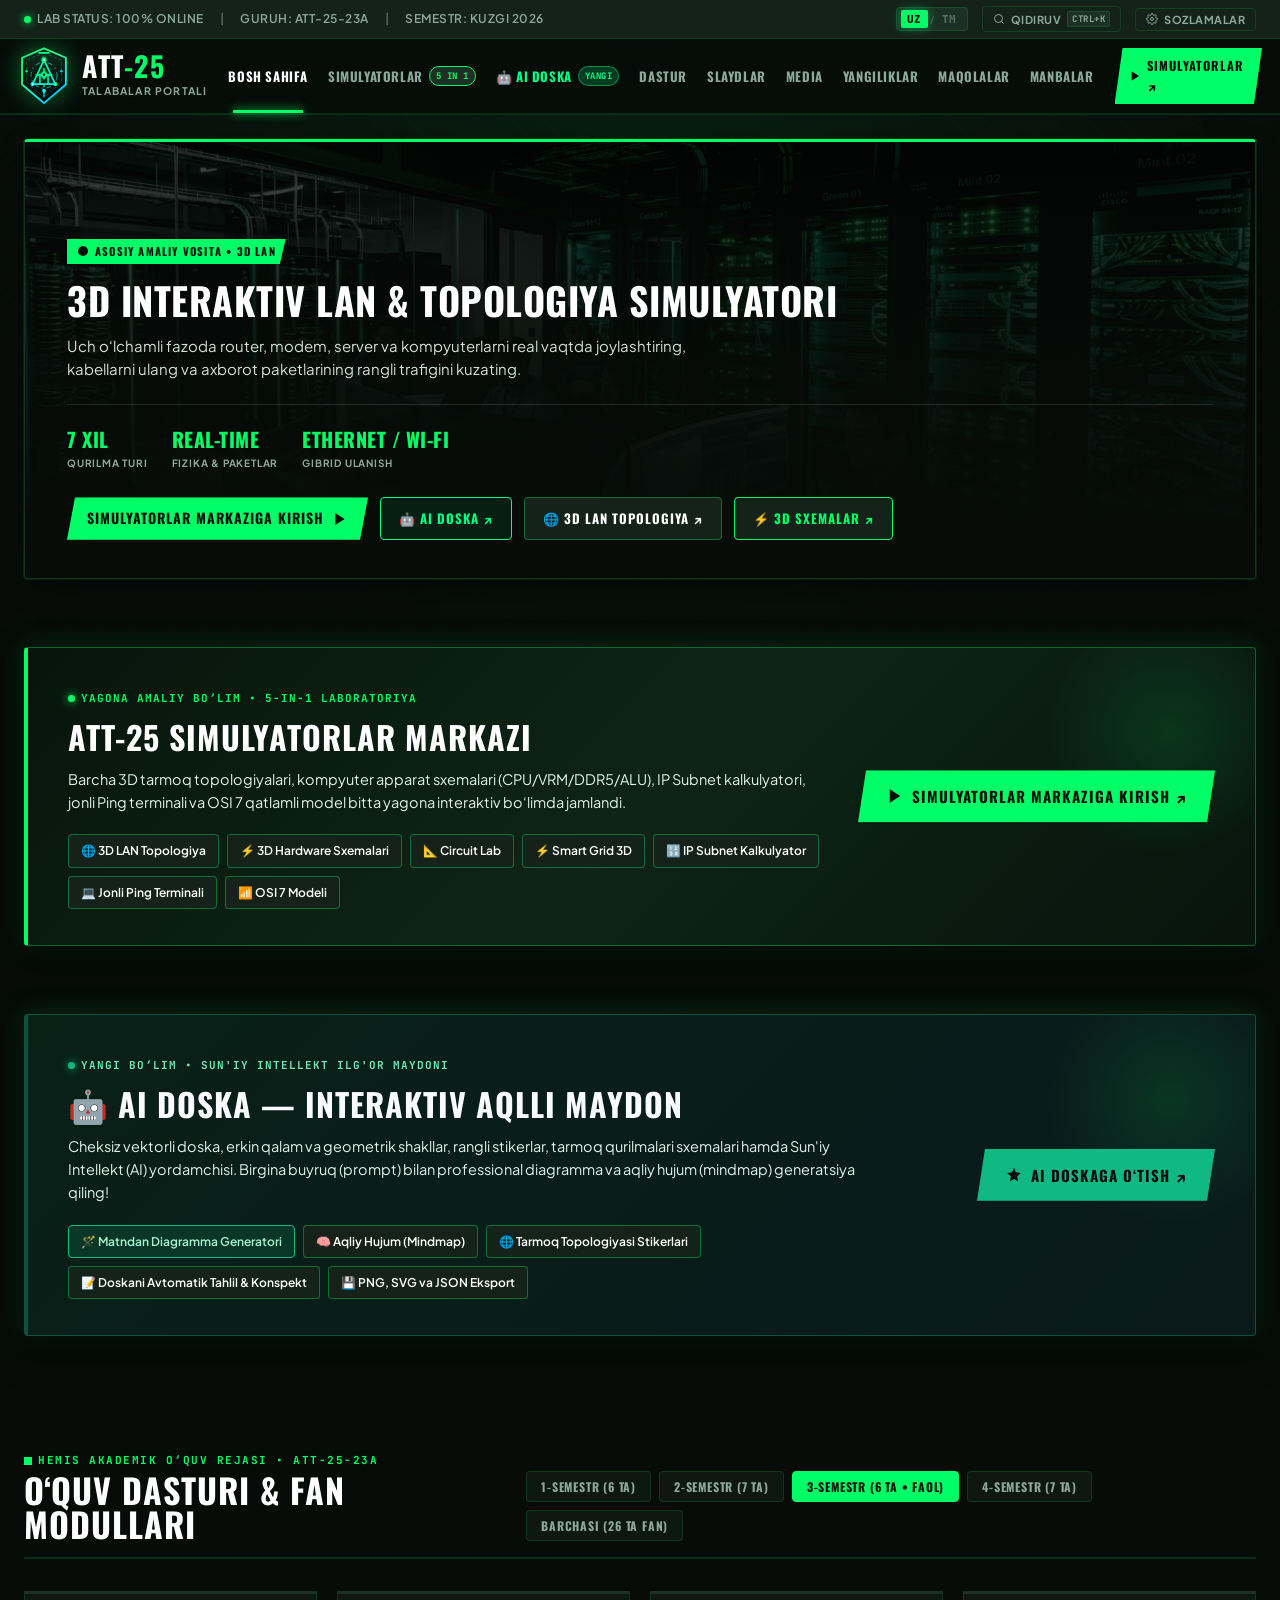
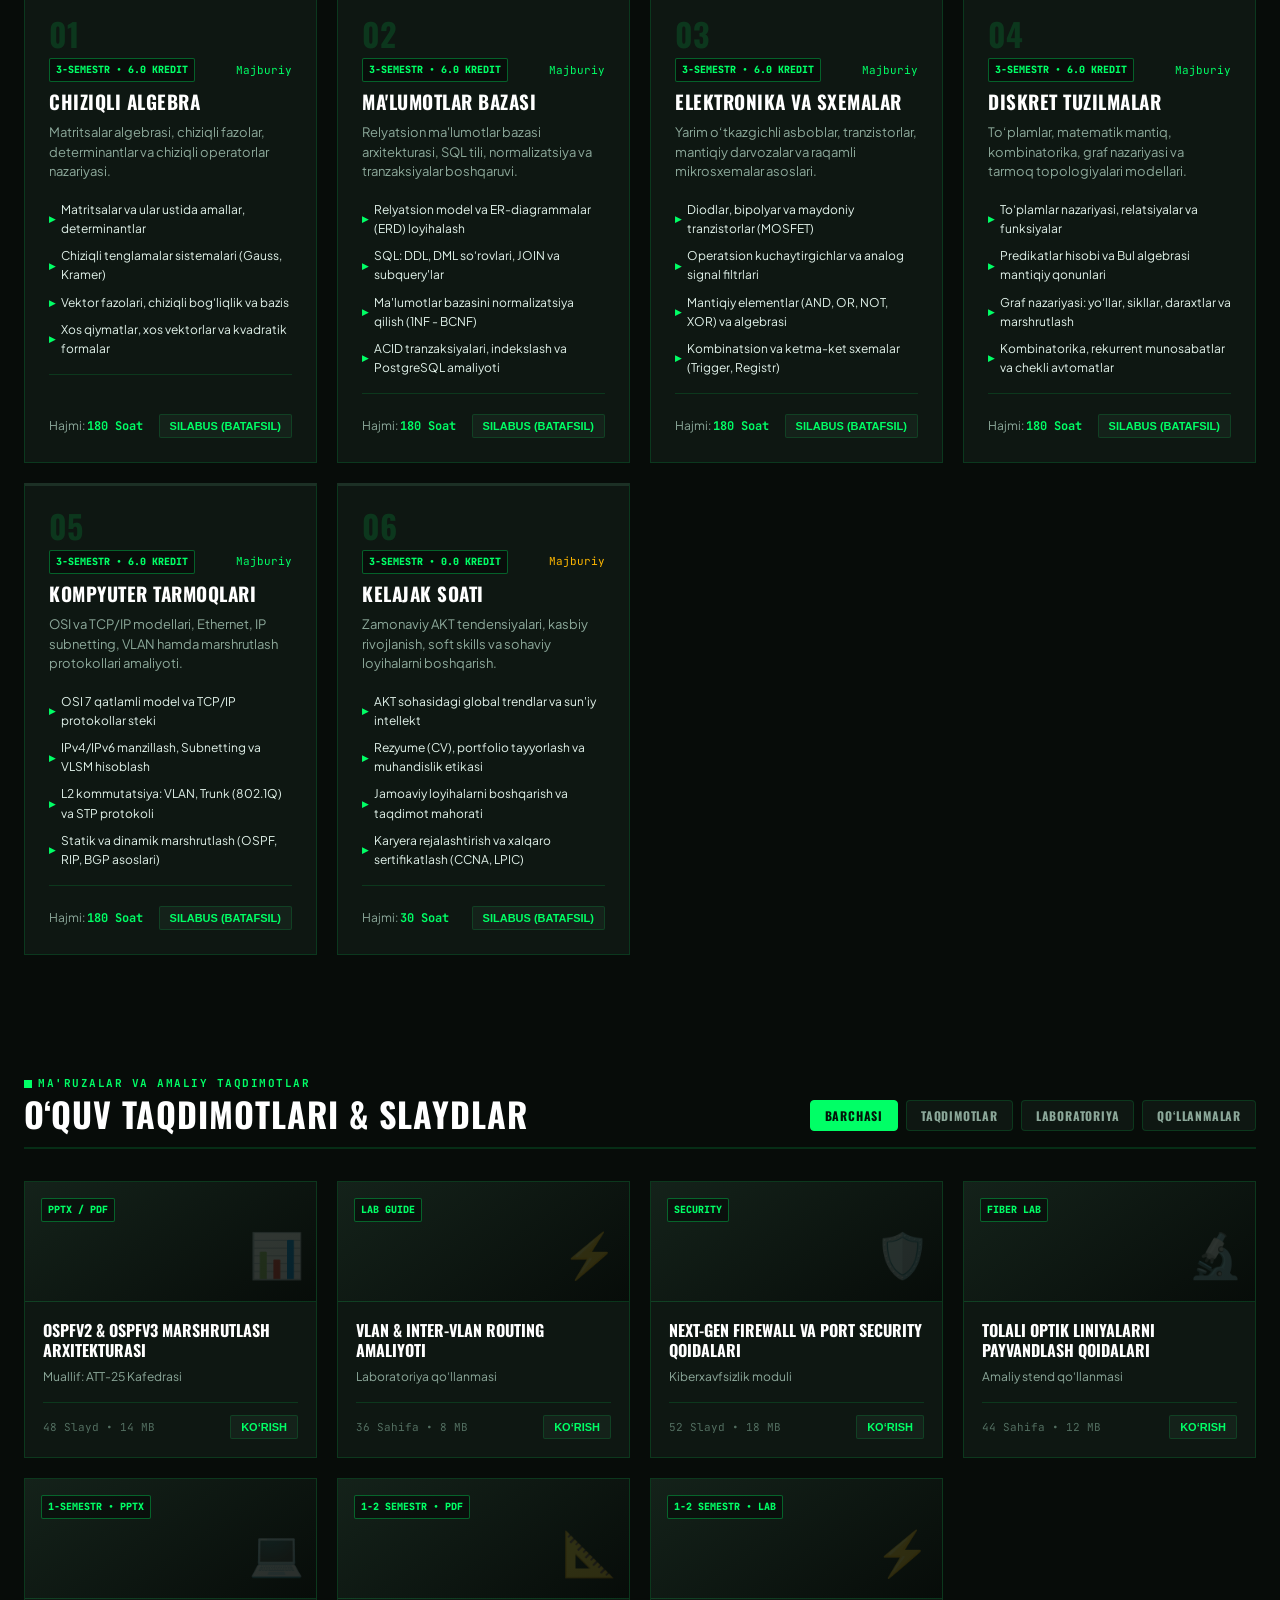
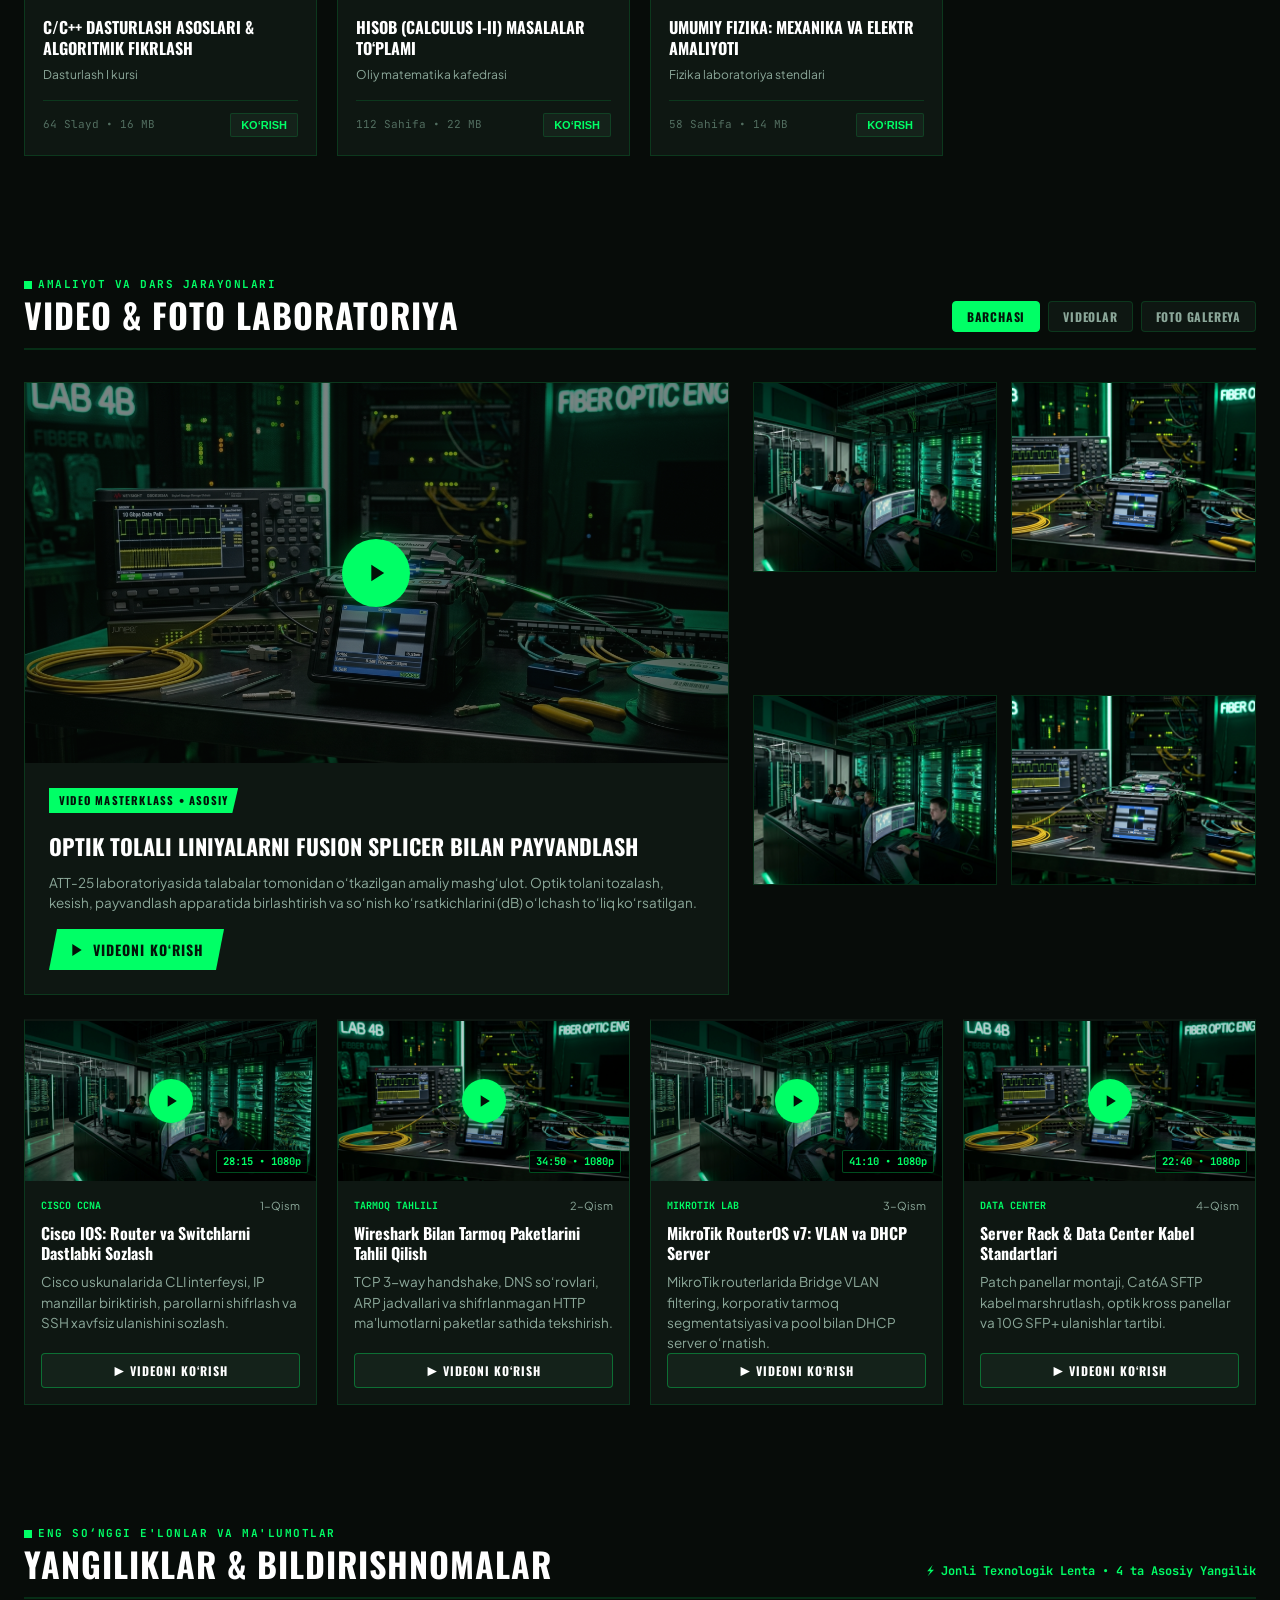
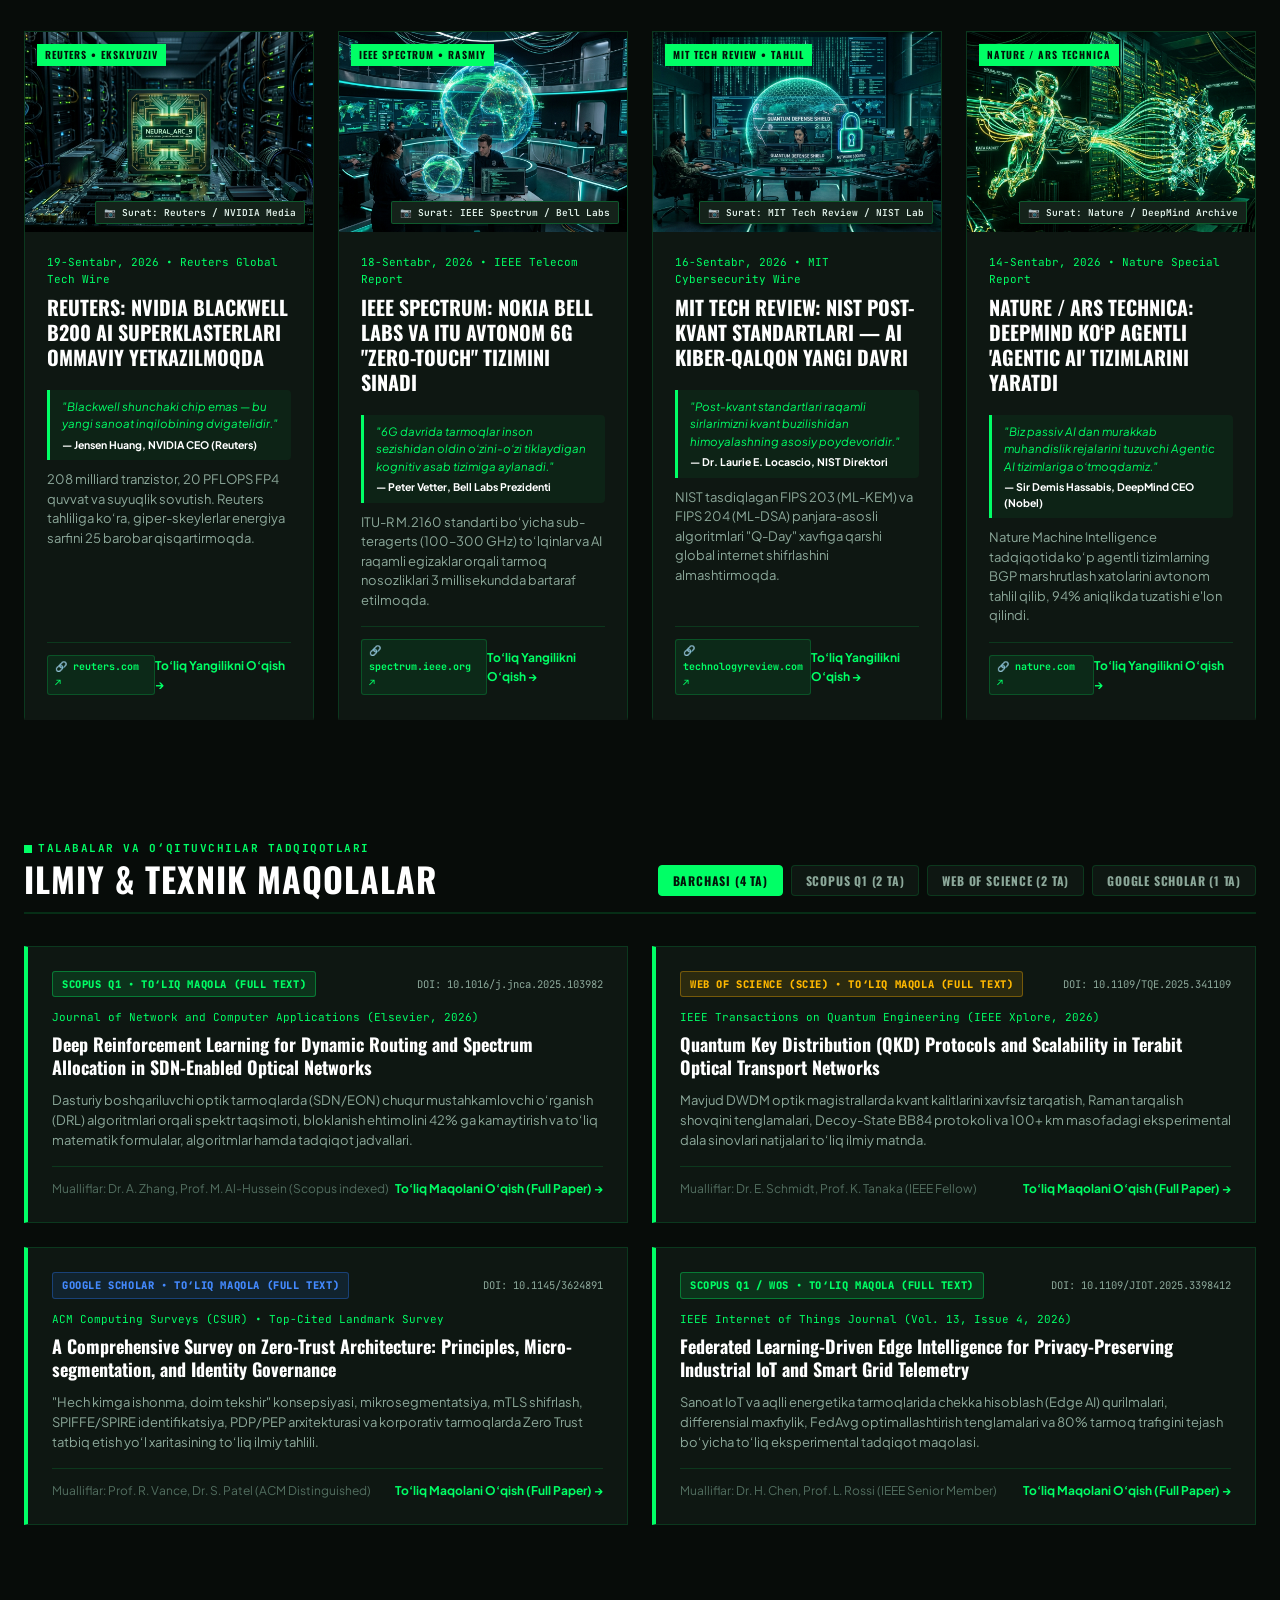
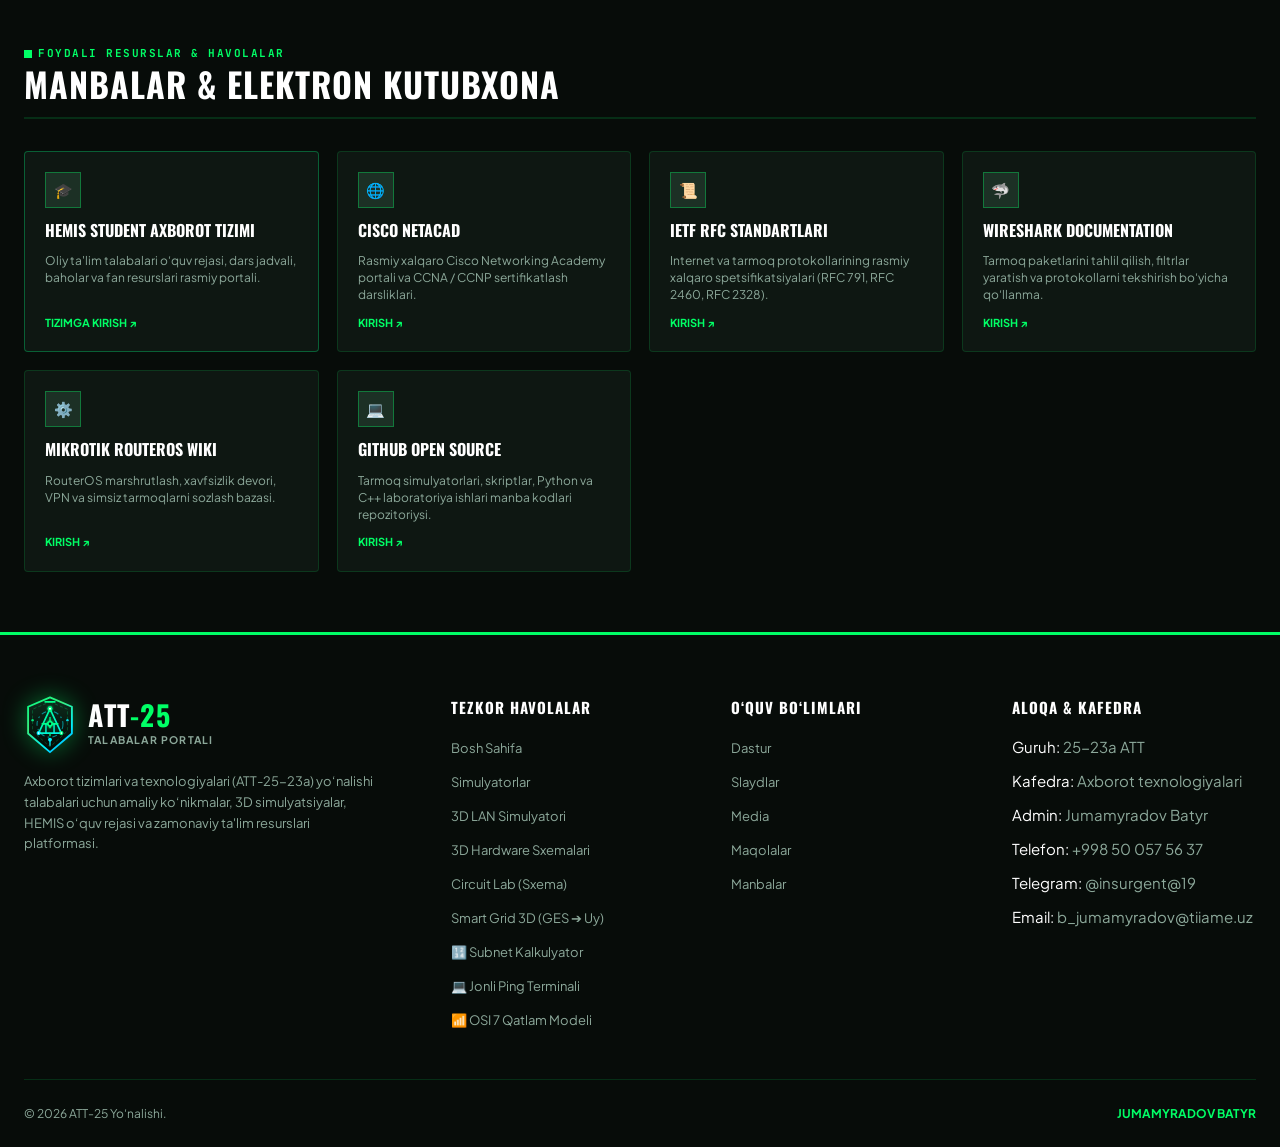
==== index.html @ cd3e5c99 "feat: turkman tilini barcha ichki bolimlar va simulyatorlarga toliq tadbiq qilish" ====
<!DOCTYPE html>
<html lang="uz">

<head>
  <meta charset="UTF-8">
  <meta name="viewport" content="width=device-width, initial-scale=1.0">
  <title>ATT-25 | Talabalar Portali</title>
  <meta name="description"
    content="ATT-25 yo‘nalishining rasmiy veb-portali: 3D tarmoq simulyatori, interaktiv hisoblagichlar, o‘quv dasturi, taqdimotlar, video va foto materiallar hamda maqolalar.">

  <!-- Google Fonts: Plus Jakarta Sans, Oswald, JetBrains Mono -->
  <link rel="preconnect" href="https://fonts.googleapis.com">
  <link rel="preconnect" href="https://fonts.gstatic.com" crossorigin>
  <link
    href="https://fonts.googleapis.com/css2?family=JetBrains+Mono:wght@400;500;700&family=Oswald:wght@500;600;700&family=Plus+Jakarta+Sans:wght@400;500;600;700;800&display=swap"
    rel="stylesheet">

  <link rel="stylesheet" href="assets/css/style.css">
  <link rel="icon" type="image/svg+xml" href="assets/images/att25-logo.svg">
  <meta name="theme-color" content="#070C09" id="themeMetaColor">

  <!-- Zero-FOUC Instant Theme, Accessibility & Language Loader -->
  <script>
    (function () {
      try {
        const savedTheme = localStorage.getItem('att25_theme_id') || 'matrix-green';
        document.documentElement.setAttribute('data-theme', savedTheme);
        const savedLang = localStorage.getItem('att25_lang') || 'uz';
        document.documentElement.setAttribute('lang', savedLang);
        if (localStorage.getItem('att25_high_contrast') === 'true') {
          document.documentElement.classList.add('mode-high-contrast');
        }
        if (localStorage.getItem('att25_font_large') === 'true') {
          document.documentElement.classList.add('font-large');
        }
      } catch (e) { }
    })();
  </script>
  <script src="assets/js/i18n.js"></script>
</head>

<body>

  <!-- ==========================================================================
       1. ARSENAL-STYLE UTILITY TOP BAR
       ========================================================================== -->
  <div class="top-utility-bar">
    <div class="top-utility-inner">
      <div class="utility-tags">
        <span class="utility-tag-item">
          <span class="status-dot"></span>
          <span data-i18n="topbar.lab_status">LAB STATUS: <b>100% ONLINE</b></span>
        </span>
        <span class="utility-tag-item" style="color:var(--text-muted);">|</span>
        <span class="utility-tag-item" data-i18n="topbar.group">Guruh: <b>ATT-25-23a</b></span>
        <span class="utility-tag-item" style="color:var(--text-muted);">|</span>
        <span class="utility-tag-item" data-i18n="topbar.semester">Semestr: <b>Kuzgi 2026</b></span>
      </div>
      <div class="utility-actions">
        <!-- Language Switcher Toggle (UZ / TM) -->
        <div class="lang-switch-box" id="topLangSwitch" title="Tilni tanlang / Dili saýlaň">
          <button class="lang-btn active" data-lang="uz" type="button" aria-label="O‘zbek tili">UZ</button>
          <span class="lang-divider">/</span>
          <button class="lang-btn" data-lang="tm" type="button" aria-label="Türkmen dili">TM</button>
        </div>
        <button class="utility-btn" id="openSearchBtn" title="Portal bo‘ylab qidirish (Ctrl+K)">
          <svg viewBox="0 0 24 24" width="12" height="12" stroke="currentColor" fill="none" stroke-width="2">
            <circle cx="11" cy="11" r="8" />
            <line x1="21" y1="21" x2="16.65" y2="16.65" />
          </svg>
          <span data-i18n="topbar.search">Qidiruv</span> <kbd>Ctrl+K</kbd>
        </button>
        <button class="utility-btn" id="openSettingsBtn" title="Mavzu va portal sozlamalari">
          <svg viewBox="0 0 24 24" width="12" height="12" stroke="currentColor" fill="none" stroke-width="2">
            <circle cx="12" cy="12" r="3" />
            <path
              d="M19.4 15a1.65 1.65 0 0 0 .33 1.82l.06.06a2 2 0 0 1 0 2.83 2 2 0 0 1-2.83 0l-.06-.06a1.65 1.65 0 0 0-1.82-.33 1.65 1.65 0 0 0-1 1.51V21a2 2 0 0 1-2 2 2 2 0 0 1-2-2v-.09A1.65 1.65 0 0 0 9 19.4a1.65 1.65 0 0 0-1.82.33l-.06.06a2 2 0 0 1-2.83 0 2 2 0 0 1 0-2.83l.06-.06a1.65 1.65 0 0 0 .33-1.82 1.65 1.65 0 0 0-1.51-1H3a2 2 0 0 1-2-2 2 2 0 0 1 2-2h.09A1.65 1.65 0 0 0 4.6 9a1.65 1.65 0 0 0-.33-1.82l-.06-.06a2 2 0 0 1 0-2.83 2 2 0 0 1 2.83 0l.06.06a1.65 1.65 0 0 0 1.82.33H9a1.65 1.65 0 0 0 1-1.51V3a2 2 0 0 1 2-2 2 2 0 0 1 2 2v.09a1.65 1.65 0 0 0 1 1.51 1.65 1.65 0 0 0 1.82-.33l.06-.06a2 2 0 0 1 2.83 0 2 2 0 0 1 0 2.83l-.06.06a1.65 1.65 0 0 0-.33 1.82V9a1.65 1.65 0 0 0 1.51 1H21a2 2 0 0 1 2 2 2 2 0 0 1-2 2h-.09a1.65 1.65 0 0 0-1.51 1z" />
          </svg>
          <span data-i18n="topbar.settings">Sozlamalar</span>
        </button>
      </div>
    </div>
  </div>

  <!-- ==========================================================================
       2. ARSENAL-STYLE MEGA HEADER
       ========================================================================== -->
  <header class="main-header" id="bosh-sahifa">
    <div class="header-inner">
      <!-- ATT-25 Geometric Crest (Enlarged & Animated) -->
      <a href="#bosh-sahifa" class="brand-crest">
        <div class="crest-shield" title="ATT-25 Kiber-Emblemasi">
          <svg class="att-logo-svg att-animated-logo" viewBox="0 0 64 74" fill="none" xmlns="http://www.w3.org/2000/svg"
            aria-label="ATT-25 Logotipi">
            <defs>
              <linearGradient id="attHdrShieldBg" x1="32" y1="2" x2="32" y2="72" gradientUnits="userSpaceOnUse">
                <stop offset="0%" stop-color="#0E2E1E" />
                <stop offset="50%" stop-color="#071910" />
                <stop offset="100%" stop-color="#020905" />
              </linearGradient>
              <linearGradient id="attHdrBorderGlow" x1="4" y1="2" x2="60" y2="72" gradientUnits="userSpaceOnUse">
                <stop offset="0%" stop-color="#00FF87" />
                <stop offset="35%" stop-color="#38EF7D" />
                <stop offset="70%" stop-color="#00F0FF" />
                <stop offset="100%" stop-color="#0088FF" />
              </linearGradient>
              <linearGradient id="attHdrCoreGrad" x1="16" y1="16" x2="48" y2="54" gradientUnits="userSpaceOnUse">
                <stop offset="0%" stop-color="#00FF87" />
                <stop offset="100%" stop-color="#00F0FF" />
              </linearGradient>
              <radialGradient id="attHdrCoreBloom" cx="32" cy="36" r="22" gradientUnits="userSpaceOnUse">
                <stop offset="0%" stop-color="#00FF87" stop-opacity="0.5" />
                <stop offset="50%" stop-color="#00F0FF" stop-opacity="0.18" />
                <stop offset="100%" stop-color="#00FF87" stop-opacity="0" />
              </radialGradient>
              <filter id="attHdrNeonFilter" x="-40%" y="-40%" width="180%" height="180%">
                <feGaussianBlur stdDeviation="1.6" result="blur" />
                <feComposite in="SourceGraphic" in2="blur" operator="over" />
              </filter>
            </defs>
            <!-- Ambient Core Bloom -->
            <circle cx="32" cy="36" r="22" fill="url(#attHdrCoreBloom)" />
            <!-- Outer Cyber Shield Base -->
            <path d="M 32 3 L 59 14.5 L 59 47.5 L 32 70.5 L 5 47.5 L 5 14.5 Z" fill="url(#attHdrShieldBg)"
              stroke="url(#attHdrBorderGlow)" stroke-width="2.3" stroke-linejoin="round" />
            <!-- Inner Cyber Grid Track -->
            <path d="M 32 8.5 L 53.5 17.5 L 53.5 44.5 L 32 64 L 10.5 44.5 L 10.5 17.5 Z" fill="none"
              stroke="rgba(0, 255, 135, 0.3)" stroke-width="1" stroke-dasharray="4 2.5" />
            <!-- Animated Rotating Radar Ring -->
            <circle class="logo-radar-ring" cx="32" cy="36" r="16" stroke="rgba(0, 240, 255, 0.55)" stroke-width="1.3"
              stroke-dasharray="6 4 2 4" fill="none" />
            <!-- Corner Precision Tech Notches -->
            <line x1="26" y1="8.5" x2="38" y2="8.5" stroke="#00FF87" stroke-width="2" stroke-linecap="round" />
            <circle cx="10.5" cy="31" r="1.5" fill="#00FF87" opacity="0.9" />
            <circle cx="53.5" cy="31" r="1.5" fill="#00F0FF" opacity="0.9" />
            <!-- Delta Architecture ("A" frame) -->
            <path d="M 32 17 L 46 47 L 18 47 Z" fill="rgba(0, 255, 135, 0.08)" stroke="url(#attHdrCoreGrad)"
              stroke-width="2" stroke-linejoin="round" />
            <!-- Dual "T" Interconnects -->
            <path d="M 22.5 35.5 L 41.5 35.5" stroke="#00FF87" stroke-width="2.2" stroke-linecap="round" />
            <path d="M 27 35.5 L 27 47" stroke="url(#attHdrCoreGrad)" stroke-width="1.8" />
            <path d="M 37 35.5 L 37 47" stroke="url(#attHdrCoreGrad)" stroke-width="1.8" />
            <!-- Animated Photon Flow Central Spine -->
            <line class="logo-photon-track" x1="32" y1="17" x2="32" y2="55" stroke="#00FF87" stroke-width="1.6" />
            <!-- Pulsing Center Hyper-Diamond Core -->
            <g class="logo-core-pulse">
              <polygon points="32,30.5 37,35.5 32,40.5 27,35.5" fill="#00FF87" filter="url(#attHdrNeonFilter)" />
              <circle cx="32" cy="35.5" r="1.5" fill="#020C06" />
            </g>
            <!-- Network Nodes -->
            <circle cx="32" cy="17" r="3" fill="#00FF87" filter="url(#attHdrNeonFilter)" />
            <circle cx="32" cy="17" r="1.3" fill="#FFFFFF" />
            <circle cx="18" cy="47" r="2.6" fill="#00F0FF" />
            <circle cx="18" cy="47" r="1" fill="#FFFFFF" />
            <circle cx="46" cy="47" r="2.6" fill="#00FF87" />
            <circle cx="46" cy="47" r="1" fill="#FFFFFF" />
            <!-- Bottom Anchor & Beacon -->
            <circle cx="32" cy="55" r="2.4" fill="#00F0FF" />
            <line x1="32" y1="57" x2="32" y2="62" stroke="#00F0FF" stroke-width="1.6" stroke-linecap="round" />
          </svg>
        </div>
        <div class="brand-text">
          <div class="brand-title">ATT<span>-25</span></div>
          <div class="brand-subtitle" data-i18n="brand.subtitle">Talabalar Portali</div>
        </div>
      </a>

      <!-- Primary Navigation (Streamlined to 1 row) -->
      <nav class="main-nav" id="mainNav">
        <ul class="nav-list">
          <li class="nav-item"><a href="#bosh-sahifa" class="nav-link active" data-i18n="nav.home">Bosh Sahifa</a></li>
          <li class="nav-item">
            <a href="simulyatorlar/index.html" class="nav-link">
              <span data-i18n="nav.simulators">Simulyatorlar</span>
              <span class="nav-badge-pill" data-i18n="nav.simulators_badge">5 IN 1</span>
            </a>
          </li>
          <li class="nav-item">
            <a href="ai-doska/index.html" class="nav-link" style="color:#00FF87; font-weight:700;">
              <span data-i18n="nav.aiboard">🤖 AI Doska</span>
              <span class="nav-badge-pill" data-i18n="nav.aiboard_badge"
                style="background:rgba(0,255,135,0.2); color:#00FF87; border-color:rgba(0,255,135,0.4);">YANGI</span>
            </a>
          </li>
          <li class="nav-item"><a href="#oquv-dasturi" class="nav-link" data-i18n="nav.curriculum">Dastur</a></li>
          <li class="nav-item"><a href="#taqdimotlar" class="nav-link" data-i18n="nav.slides">Slaydlar</a></li>
          <li class="nav-item"><a href="#media-hub" class="nav-link" data-i18n="nav.media">Media</a></li>
          <li class="nav-item"><a href="#yangiliklar" class="nav-link" data-i18n="nav.news">Yangiliklar</a></li>
          <li class="nav-item"><a href="#maqolalar" class="nav-link" data-i18n="nav.articles">Maqolalar</a></li>
          <li class="nav-item"><a href="#manbalar" class="nav-link" data-i18n="nav.resources">Manbalar</a></li>
          <li class="nav-item mobile-only-cta" style="margin-top: 10px;">
            <a href="simulyatorlar/index.html" class="btn-arsenal-primary"
              style="width: 100%; justify-content: center; clip-path:none; border-radius:4px; font-size:13px; padding:12px;">
              ⚡ Simulyatorlar Markazi (5-in-1) ↗
            </a>
          </li>
        </ul>
      </nav>

      <!-- Header Single Sleek CTA -->
      <div class="header-actions">
        <a href="simulyatorlar/index.html" class="btn-arsenal-primary" title="Yagona Simulyatorlar Markaziga kirish"
          style="padding: 8px 14px; font-size: 12.5px; gap: 6px;">
          <svg viewBox="0 0 24 24" width="14" height="14" fill="currentColor">
            <path d="M5 3l14 9-14 9V3z" />
          </svg>
          <span data-i18n="nav.sim_center_btn">Simulyatorlar ↗</span>
        </a>
        <button class="mobile-menu-btn" id="mobileMenuBtn" aria-label="Menyu">
          <svg viewBox="0 0 24 24" width="20" height="20" stroke="currentColor" fill="none" stroke-width="2">
            <line x1="3" y1="12" x2="21" y2="12" />
            <line x1="3" y1="6" x2="21" y2="6" />
            <line x1="3" y1="18" x2="21" y2="18" />
          </svg>
        </button>
      </div>
    </div>
  </header>


  <!-- ==========================================================================
       4.1. ALOHIDA 3D LAN SIMULYATORI BO'LIMI (PASGA TUSHIRILGAN)
       ========================================================================== -->
  <section class="lan-simulator-section" id="lan-simulyator">
    <div class="lan-simulator-container">
      <div class="hero-main-card">
        <div class="hero-bg-visual"></div>
        <div class="hero-gradient-overlay"></div>
        <div class="hero-content">
          <div class="editorial-tag">
            <svg viewBox="0 0 24 24" width="12" height="12" fill="currentColor">
              <circle cx="12" cy="12" r="10" />
            </svg>
            <span data-i18n="hero.badge">Asosiy Amaliy Vosita • 3D LAN</span>
          </div>
          <h2 class="hero-title" data-i18n="hero.title">3D Interaktiv LAN & Topologiya Simulyatori</h2>
          <p class="hero-desc" data-i18n="hero.desc">
            Uch o‘lchamli fazoda router, modem, server va kompyuterlarni real vaqtda joylashtiring, kabellarni ulang va
            axborot paketlarining rangli trafigini kuzating.
          </p>

          <div class="hero-stats-row">
            <div class="stat-pill">
              <span class="stat-pill-val" data-i18n="hero.stat_devices">7 XIL</span>
              <span class="stat-pill-lbl" data-i18n="hero.stat_devices_lbl">Qurilma Turi</span>
            </div>
            <div class="stat-pill">
              <span class="stat-pill-val" data-i18n="hero.stat_physics">REAL-TIME</span>
              <span class="stat-pill-lbl" data-i18n="hero.stat_physics_lbl">Fizika & Paketlar</span>
            </div>
            <div class="stat-pill">
              <span class="stat-pill-val" data-i18n="hero.stat_hybrid">ETHERNET / WI-FI</span>
              <span class="stat-pill-lbl" data-i18n="hero.stat_hybrid_lbl">Gibrid Ulanish</span>
            </div>
          </div>

          <div class="hero-actions-group">
            <a href="simulyatorlar/index.html" class="btn-arsenal-primary">
              <span data-i18n="hero.cta_main">Simulyatorlar Markaziga Kirish</span>
              <svg viewBox="0 0 24 24" width="16" height="16" fill="currentColor">
                <path d="M5 3l14 9-14 9V3z" />
              </svg>
            </a>
            <a href="ai-doska/index.html" class="btn-arsenal-secondary"
              style="border-color:#00FF87; color:#00FF87; background:rgba(0,255,135,0.08);"
              title="Sun'iy intellektli interaktiv aqlli doska">
              <span data-i18n="hero.cta_aidoska">🤖 AI Doska ↗</span>
            </a>
            <a href="simulyatorlar/index.html#lan3d" class="btn-arsenal-secondary">
              <span data-i18n="hero.cta_lan">🌐 3D LAN Topologiya ↗</span>
            </a>
            <a href="simulyatorlar/index.html#hardware3d" class="btn-arsenal-secondary"
              style="border-color:var(--brand-primary); color:var(--brand-volt);"
              title="Kompyuter sxemalari va qismlari atributlari">
              <span data-i18n="hero.cta_hardware">⚡ 3D Sxemalar ↗</span>
            </a>
          </div>
        </div>
      </div>
    </div>
  </section>

  <!-- ==========================================================================
       5. ATT-25 YAGONA SIMULYATORLAR MARKAZI (YAGONA BO‘LIM)
       ========================================================================== -->
  <section class="section-container" id="simulyatorlar" style="padding: 24px 24px 44px;">
    <div class="sim-hub-promo-banner">
      <div class="sim-promo-left">
        <div class="sim-promo-tag">
          <span class="status-dot"></span>
          <span data-i18n="sim_promo.badge">YAGONA AMALIY BO‘LIM • 5-IN-1 LABORATORIYA</span>
        </div>
        <h2 class="sim-promo-title" data-i18n="sim_promo.title">ATT-25 Simulyatorlar Markazi</h2>
        <p class="sim-promo-desc" data-i18n="sim_promo.desc">
          Barcha 3D tarmoq topologiyalari, kompyuter apparat sxemalari (CPU/VRM/DDR5/ALU), IP Subnet kalkulyatori, jonli
          Ping terminali va OSI 7 qatlamli model bitta yagona interaktiv bo‘limda jamlandi.
        </p>
        <div class="sim-promo-chips">
          <a href="simulyatorlar/index.html#lan3d" class="promo-chip">🌐 3D LAN Topologiya</a>
          <a href="simulyatorlar/index.html#hardware3d" class="promo-chip">⚡ 3D Hardware Sxemalari</a>
          <a href="simulyatorlar/index.html#circuit" class="promo-chip">📐 Circuit Lab</a>
          <a href="simulyatorlar/index.html#powergrid" class="promo-chip">⚡ Smart Grid 3D</a>
          <a href="simulyatorlar/index.html#subnet" class="promo-chip">🔢 IP Subnet Kalkulyator</a>
          <a href="simulyatorlar/index.html#ping" class="promo-chip">💻 Jonli Ping Terminali</a>
          <a href="simulyatorlar/index.html#osi" class="promo-chip">📶 OSI 7 Modeli</a>
        </div>
      </div>
      <div class="sim-promo-right">
        <a href="simulyatorlar/index.html" class="btn-arsenal-primary sim-promo-cta">
          <svg viewBox="0 0 24 24" width="18" height="18" fill="currentColor">
            <polygon points="5 3 19 12 5 21 5 3" />
          </svg>
          <span data-i18n="sim_promo.cta">Simulyatorlar Markaziga Kirish ↗</span>
        </a>
      </div>
    </div>
  </section>

  <!-- ==========================================================================
       YANGI BO'LIM: ATT-25 AI INTERAKTIV DOSKA
       ========================================================================== -->
  <section class="section-container" id="ai-doska-promo" style="padding: 0 24px 32px;">
    <div class="sim-hub-promo-banner"
      style="background: linear-gradient(135deg, rgba(16,185,129,0.12), rgba(56,189,248,0.08)); border-color: rgba(16,185,129,0.35);">
      <div class="sim-promo-left">
        <div class="sim-promo-tag" style="color: #6EE7B7; border-color: rgba(16,185,129,0.4);">
          <span class="status-dot" style="background: #10B981; box-shadow: 0 0 8px #10B981;"></span>
          <span data-i18n="ai_promo.badge">YANGI BO‘LIM • SUN'IY INTELLEKT ILG'OR MAYDONI</span>
        </div>
        <h2 class="sim-promo-title" style="color: #F8FAFC;" data-i18n="ai_promo.title">
          🤖 AI Doska — Interaktiv Aqlli Maydon
        </h2>
        <p class="sim-promo-desc" data-i18n="ai_promo.desc">
          Cheksiz vektorli doska, erkin qalam va geometrik shakllar, rangli stikerlar, tarmoq qurilmalari sxemalari
          hamda Sun'iy Intellekt (AI) yordamchisi. Birgina buyruq (prompt) bilan professional diagramma va aqliy hujum
          (mindmap) generatsiya qiling!
        </p>
        <div class="sim-promo-chips">
          <span class="promo-chip" style="background: rgba(16,185,129,0.15); border-color: #10B981; color:#A7F3D0;" data-i18n="ai_promo.chip1">🪄 Matndan Diagramma Generatori</span>
          <span class="promo-chip" data-i18n="ai_promo.chip2">🧠 Aqliy Hujum (Mindmap)</span>
          <span class="promo-chip" data-i18n="ai_promo.chip3">🌐 Tarmoq Topologiyasi Stikerlari</span>
          <span class="promo-chip" data-i18n="ai_promo.chip4">📝 Doskani Avtomatik Tahlil & Konspekt</span>
          <span class="promo-chip" data-i18n="ai_promo.chip5">💾 PNG, SVG va JSON Eksport</span>
        </div>
      </div>
      <div class="sim-promo-right">
        <a href="ai-doska/index.html" class="btn-arsenal-primary sim-promo-cta"
          style="background: #10B981; border-color: #10B981; color: #070C14; box-shadow: 0 0 24px rgba(16,185,129,0.4);">
          <svg viewBox="0 0 24 24" width="18" height="18" fill="currentColor">
            <path
              d="M12 2L14.39 8.26L21 9.27L16.24 13.97L17.5 20.5L12 17.27L6.5 20.5L7.76 13.97L3 9.27L9.61 8.26L12 2Z" />
          </svg>
          <span data-i18n="ai_promo.cta">AI Doskaga O‘tish ↗</span>
        </a>
      </div>
    </div>
  </section>

  <!-- ==========================================================================
       6. O'QUV DASTURI & SILABUS (HEMIS O‘QUV REJASI ASOSIDA)
       ========================================================================== -->
  <section class="section-container" id="oquv-dasturi">
    <div class="section-header">
      <div class="section-title-wrap">
        <span class="section-pretitle" data-i18n="curr.pretitle">HEMIS Akademik O‘quv Rejasi • ATT-25-23a</span>
        <h2 class="section-title" data-i18n="curr.title">O‘quv Dasturi & Fan Modullari</h2>
      </div>
      <div class="section-filters" id="curriculumFilters">
        <button class="filter-btn" data-semester="1" data-i18n="curr.sem1">1-Semestr (6 ta)</button>
        <button class="filter-btn" data-semester="2" data-i18n="curr.sem2">2-Semestr (7 ta)</button>
        <button class="filter-btn active" data-semester="3" data-i18n="curr.sem3">3-Semestr (6 ta • Faol)</button>
        <button class="filter-btn" data-semester="4" data-i18n="curr.sem4">4-Semestr (7 ta)</button>
        <button class="filter-btn" data-semester="all" data-i18n="curr.sem_all">Barchasi (26 ta fan)</button>
      </div>
    </div>

    <!-- 
      =========================================================================
      SHABLON: YANGI FAN MODULI QO'SHISH UCHUN (NUSXA OLING VA MA'LUMOTNI O'ZGARTIRING)
      -------------------------------------------------------------------------
      <div class="module-card" data-semester="3">
        <div class="module-number">0X</div>
        <div style="display:flex; justify-content:space-between; align-items:center; margin-bottom:8px;">
          <span class="doc-badge-type">3-Semestr • 6.0 Kredit</span>
          <span style="font-size:11px; color:var(--brand-primary); font-family:var(--font-mono);">Majburiy</span>
        </div>
        <h3 class="module-title">FAN NOMI</h3>
        <p class="module-desc">Fanning qisqacha tavsifi va asosiy maqsadi.</p>
        <ul class="module-topics-list">
          <li>1-Mavzu yoki yo‘nalish</li>
          <li>2-Mavzu yoki yo‘nalish</li>
          <li>3-Mavzu yoki yo‘nalish</li>
          <li>4-Mavzu yoki yo‘nalish</li>
        </ul>
        <div class="module-meta-row">
          <span>Hajmi: <b class="module-hours">180 Soat</b></span>
          <button class="doc-btn" onclick="openSyllabusModal('fan_id')">Silabus (Batafsil)</button>
        </div>
      </div>
      =========================================================================
    -->

    <div class="curriculum-grid" id="curriculumGrid">

      <!-- ==================== 3-SEMESTR FANLARI (HOZIRGI SEMESTR) ==================== -->
      <!-- Modul 1: Chiziqli algebra -->
      <div class="module-card" data-semester="3">
        <div class="module-number">01</div>
        <div style="display:flex; justify-content:space-between; align-items:center; margin-bottom:8px;">
          <span class="doc-badge-type">3-Semestr • 6.0 Kredit</span>
          <span style="font-size:11px; color:var(--brand-primary); font-family:var(--font-mono);">Majburiy</span>
        </div>
        <h3 class="module-title">CHIZIQLI ALGEBRA</h3>
        <p class="module-desc">Matritsalar algebrasi, chiziqli fazolar, determinantlar va chiziqli operatorlar
          nazariyasi.</p>
        <ul class="module-topics-list">
          <li>Matritsalar va ular ustida amallar, determinantlar</li>
          <li>Chiziqli tenglamalar sistemalari (Gauss, Kramer)</li>
          <li>Vektor fazolari, chiziqli bog‘liqlik va bazis</li>
          <li>Xos qiymatlar, xos vektorlar va kvadratik formalar</li>
        </ul>
        <div class="module-meta-row">
          <span>Hajmi: <b class="module-hours">180 Soat</b></span>
          <button class="doc-btn" onclick="openSyllabusModal('algebra')">Silabus (Batafsil)</button>
        </div>
      </div>

      <!-- Modul 2: Ma'lumotlar bazasi -->
      <div class="module-card" data-semester="3">
        <div class="module-number">02</div>
        <div style="display:flex; justify-content:space-between; align-items:center; margin-bottom:8px;">
          <span class="doc-badge-type">3-Semestr • 6.0 Kredit</span>
          <span style="font-size:11px; color:var(--brand-primary); font-family:var(--font-mono);">Majburiy</span>
        </div>
        <h3 class="module-title">MA'LUMOTLAR BAZASI</h3>
        <p class="module-desc">Relyatsion ma'lumotlar bazasi arxitekturasi, SQL tili, normalizatsiya va tranzaksiyalar
          boshqaruvi.</p>
        <ul class="module-topics-list">
          <li>Relyatsion model va ER-diagrammalar (ERD) loyihalash</li>
          <li>SQL: DDL, DML so‘rovlari, JOIN va subquery'lar</li>
          <li>Ma'lumotlar bazasini normalizatsiya qilish (1NF - BCNF)</li>
          <li>ACID tranzaksiyalari, indekslash va PostgreSQL amaliyoti</li>
        </ul>
        <div class="module-meta-row">
          <span>Hajmi: <b class="module-hours">180 Soat</b></span>
          <button class="doc-btn" onclick="openSyllabusModal('database')">Silabus (Batafsil)</button>
        </div>
      </div>

      <!-- Modul 3: Elektronika va sxemalar -->
      <div class="module-card" data-semester="3">
        <div class="module-number">03</div>
        <div style="display:flex; justify-content:space-between; align-items:center; margin-bottom:8px;">
          <span class="doc-badge-type">3-Semestr • 6.0 Kredit</span>
          <span style="font-size:11px; color:var(--brand-primary); font-family:var(--font-mono);">Majburiy</span>
        </div>
        <h3 class="module-title">ELEKTRONIKA VA SXEMALAR</h3>
        <p class="module-desc">Yarim o‘tkazgichli asboblar, tranzistorlar, mantiqiy darvozalar va raqamli mikrosxemalar
          asoslari.</p>
        <ul class="module-topics-list">
          <li>Diodlar, bipolyar va maydoniy tranzistorlar (MOSFET)</li>
          <li>Operatsion kuchaytirgichlar va analog signal filtrlari</li>
          <li>Mantiqiy elementlar (AND, OR, NOT, XOR) va algebrasi</li>
          <li>Kombinatsion va ketma-ket sxemalar (Trigger, Registr)</li>
        </ul>
        <div class="module-meta-row">
          <span>Hajmi: <b class="module-hours">180 Soat</b></span>
          <button class="doc-btn" onclick="openSyllabusModal('electronics')">Silabus (Batafsil)</button>
        </div>
      </div>

      <!-- Modul 4: Diskret tuzilmalar -->
      <div class="module-card" data-semester="3">
        <div class="module-number">04</div>
        <div style="display:flex; justify-content:space-between; align-items:center; margin-bottom:8px;">
          <span class="doc-badge-type">3-Semestr • 6.0 Kredit</span>
          <span style="font-size:11px; color:var(--brand-primary); font-family:var(--font-mono);">Majburiy</span>
        </div>
        <h3 class="module-title">DISKRET TUZILMALAR</h3>
        <p class="module-desc">To‘plamlar, matematik mantiq, kombinatorika, graf nazariyasi va tarmoq topologiyalari
          modellari.</p>
        <ul class="module-topics-list">
          <li>To‘plamlar nazariyasi, relatsiyalar va funksiyalar</li>
          <li>Predikatlar hisobi va Bul algebrasi mantiqiy qonunlari</li>
          <li>Graf nazariyasi: yo‘llar, sikllar, daraxtlar va marshrutlash</li>
          <li>Kombinatorika, rekurrent munosabatlar va chekli avtomatlar</li>
        </ul>
        <div class="module-meta-row">
          <span>Hajmi: <b class="module-hours">180 Soat</b></span>
          <button class="doc-btn" onclick="openSyllabusModal('discrete')">Silabus (Batafsil)</button>
        </div>
      </div>

      <!-- Modul 5: Kompyuter tarmoqlari -->
      <div class="module-card" data-semester="3">
        <div class="module-number">05</div>
        <div style="display:flex; justify-content:space-between; align-items:center; margin-bottom:8px;">
          <span class="doc-badge-type">3-Semestr • 6.0 Kredit</span>
          <span style="font-size:11px; color:var(--brand-primary); font-family:var(--font-mono);">Majburiy</span>
        </div>
        <h3 class="module-title">KOMPYUTER TARMOQLARI</h3>
        <p class="module-desc">OSI va TCP/IP modellari, Ethernet, IP subnetting, VLAN hamda marshrutlash protokollari
          amaliyoti.</p>
        <ul class="module-topics-list">
          <li>OSI 7 qatlamli model va TCP/IP protokollar steki</li>
          <li>IPv4/IPv6 manzillash, Subnetting va VLSM hisoblash</li>
          <li>L2 kommutatsiya: VLAN, Trunk (802.1Q) va STP protokoli</li>
          <li>Statik va dinamik marshrutlash (OSPF, RIP, BGP asoslari)</li>
        </ul>
        <div class="module-meta-row">
          <span>Hajmi: <b class="module-hours">180 Soat</b></span>
          <button class="doc-btn" onclick="openSyllabusModal('networks')">Silabus (Batafsil)</button>
        </div>
      </div>

      <!-- Modul 6: Kelajak soati -->
      <div class="module-card" data-semester="3">
        <div class="module-number">06</div>
        <div style="display:flex; justify-content:space-between; align-items:center; margin-bottom:8px;">
          <span class="doc-badge-type">3-Semestr • 0.0 Kredit</span>
          <span style="font-size:11px; color:var(--accent-gold); font-family:var(--font-mono);">Majburiy</span>
        </div>
        <h3 class="module-title">KELAJAK SOATI</h3>
        <p class="module-desc">Zamonaviy AKT tendensiyalari, kasbiy rivojlanish, soft skills va sohaviy loyihalarni
          boshqarish.</p>
        <ul class="module-topics-list">
          <li>AKT sohasidagi global trendlar va sun'iy intellekt</li>
          <li>Rezyume (CV), portfolio tayyorlash va muhandislik etikasi</li>
          <li>Jamoaviy loyihalarni boshqarish va taqdimot mahorati</li>
          <li>Karyera rejalashtirish va xalqaro sertifikatlash (CCNA, LPIC)</li>
        </ul>
        <div class="module-meta-row">
          <span>Hajmi: <b class="module-hours">30 Soat</b></span>
          <button class="doc-btn" onclick="openSyllabusModal('kelajak')">Silabus (Batafsil)</button>
        </div>
      </div>

      <!-- ==================== 4-SEMESTR FANLARI (KELGUSI SEMESTR) ==================== -->
      <!-- Modul 7: Kiberxavfsizlik asoslari -->
      <div class="module-card" data-semester="4" style="display:none;">
        <div class="module-number">07</div>
        <div style="display:flex; justify-content:space-between; align-items:center; margin-bottom:8px;">
          <span class="doc-badge-type">4-Semestr • 6.0 Kredit</span>
          <span style="font-size:11px; color:var(--brand-primary); font-family:var(--font-mono);">Majburiy</span>
        </div>
        <h3 class="module-title">KIBERXAVFSIZLIK ASOSLARI</h3>
        <p class="module-desc">Tarmoq xavfsizligi arxitekturasi, kriptografiya, zaifliklarni tahlil qilish va himoyalash
          vositalari.</p>
        <ul class="module-topics-list">
          <li>Axborot xavfsizligi triadasi (CIA) va tahdidlar tahlili</li>
          <li>Simmetrik va asimmetrik shifrlash (AES, RSA, ECC)</li>
          <li>Next-Gen Firewall, IDS/IPS va xavfsizlik devorlari</li>
          <li>Tarmoq auditi, penetratsion testlash va Wireshark tahlili</li>
        </ul>
        <div class="module-meta-row">
          <span>Hajmi: <b class="module-hours">180 Soat</b></span>
          <button class="doc-btn" onclick="openSyllabusModal('security')">Silabus (Batafsil)</button>
        </div>
      </div>

      <!-- Modul 8: Sun'iy intellekt asoslari -->
      <div class="module-card" data-semester="4" style="display:none;">
        <div class="module-number">08</div>
        <div style="display:flex; justify-content:space-between; align-items:center; margin-bottom:8px;">
          <span class="doc-badge-type">4-Semestr • 6.0 Kredit</span>
          <span style="font-size:11px; color:var(--brand-primary); font-family:var(--font-mono);">Majburiy</span>
        </div>
        <h3 class="module-title">SUN'IY INTELLEKT ASOSLARI</h3>
        <p class="module-desc">Mashinali o‘rganish algoritmlari, neyron tarmoqlar va intellektual tizimlarni tarmoqlarga
          tatbiq etish.</p>
        <ul class="module-topics-list">
          <li>Intellektual agentlar va qidiruv algoritmlari</li>
          <li>Mashinali o‘rganish: Chiziqli regressiya va klassifikatsiya</li>
          <li>Sun'iy neyron to‘rlari (ANN) va chuqur o‘rganish (DL)</li>
          <li>Tarmoq anomaliyalarini AI orqali aniqlash tizimlari</li>
        </ul>
        <div class="module-meta-row">
          <span>Hajmi: <b class="module-hours">180 Soat</b></span>
          <button class="doc-btn" onclick="openSyllabusModal('ai')">Silabus (Batafsil)</button>
        </div>
      </div>

      <!-- Modul 9: Ehtimollik va Statistika -->
      <div class="module-card" data-semester="4" style="display:none;">
        <div class="module-number">09</div>
        <div style="display:flex; justify-content:space-between; align-items:center; margin-bottom:8px;">
          <span class="doc-badge-type">4-Semestr • 6.0 Kredit</span>
          <span style="font-size:11px; color:var(--brand-primary); font-family:var(--font-mono);">Majburiy</span>
        </div>
        <h3 class="module-title">EHTIMOLLIK VA STATISTIKA</h3>
        <p class="module-desc">Tasodifiy miqdorlar, taqsimot qonunlari, matematik statistika va tarmoq trafigini
          modellashtirish.</p>
        <ul class="module-topics-list">
          <li>Ehtimollikning asosiy teoremalari va shartli ehtimollik</li>
          <li>Diskret va uzluksiz tasodifiy miqdorlar taqsimotlari</li>
          <li>Katta sonlar qonuni va markaziy limit teorema</li>
          <li>Gipotezalarni tekshirish va ma'lumotlar tahlili</li>
        </ul>
        <div class="module-meta-row">
          <span>Hajmi: <b class="module-hours">180 Soat</b></span>
          <button class="doc-btn" onclick="openSyllabusModal('probability')">Silabus (Batafsil)</button>
        </div>
      </div>

      <!-- Modul 10: Differensial tenglamalar -->
      <div class="module-card" data-semester="4" style="display:none;">
        <div class="module-number">10</div>
        <div style="display:flex; justify-content:space-between; align-items:center; margin-bottom:8px;">
          <span class="doc-badge-type">4-Semestr • 6.0 Kredit</span>
          <span style="font-size:11px; color:var(--brand-primary); font-family:var(--font-mono);">Majburiy</span>
        </div>
        <h3 class="module-title">DIFFERENSIAL TENGLAMALAR</h3>
        <p class="module-desc">Oddiy va xususiy hosilali differensial tenglamalar hamda ularni fizik jarayonlarda
          qo‘llash.</p>
        <ul class="module-topics-list">
          <li>1-tartibli differensial tenglamalar va integrallash usullari</li>
          <li>Yuqori tartibli o‘zgarmas koeffitsiyentli tenglamalar</li>
          <li>Differensial tenglamalar sistemalari va barqarorlik nazariyasi</li>
          <li>Laplas almashtirishlari va to‘lqin tenglamalari</li>
        </ul>
        <div class="module-meta-row">
          <span>Hajmi: <b class="module-hours">180 Soat</b></span>
          <button class="doc-btn" onclick="openSyllabusModal('differential')">Silabus (Batafsil)</button>
        </div>
      </div>

      <!-- Modul 11: Data Science -->
      <div class="module-card" data-semester="4" style="display:none;">
        <div class="module-number">11</div>
        <div style="display:flex; justify-content:space-between; align-items:center; margin-bottom:8px;">
          <span class="doc-badge-type">4-Semestr • 6.0 Kredit</span>
          <span style="font-size:11px; color:var(--accent-cyan); font-family:var(--font-mono);">Tanlov</span>
        </div>
        <h3 class="module-title">DATA SCIENCE</h3>
        <p class="module-desc">Katta hajmdagi ma'lumotlarni yig‘ish, tozalash, vizualizatsiya qilish va statistik tahlil
          modellari.</p>
        <ul class="module-topics-list">
          <li>Python: NumPy, Pandas va ma'lumotlarni tozalash</li>
          <li>Exploratory Data Analysis (EDA) va vizualizatsiya (Matplotlib)</li>
          <li>Katta ma'lumotlar oqimini qayta ishlash metodlari</li>
          <li>Bashoratli modellar qurish va Scikit-Learn amaliyoti</li>
        </ul>
        <div class="module-meta-row">
          <span>Hajmi: <b class="module-hours">180 Soat</b></span>
          <button class="doc-btn" onclick="openSyllabusModal('datascience')">Silabus (Batafsil)</button>
        </div>
      </div>

      <!-- Modul 12: Kasbiy pedagogika -->
      <div class="module-card" data-semester="4" style="display:none;">
        <div class="module-number">12</div>
        <div style="display:flex; justify-content:space-between; align-items:center; margin-bottom:8px;">
          <span class="doc-badge-type">4-Semestr • 6.0 Kredit</span>
          <span style="font-size:11px; color:var(--accent-cyan); font-family:var(--font-mono);">Tanlov</span>
        </div>
        <h3 class="module-title">KASBIY PEDAGOGIKA</h3>
        <p class="module-desc">Muhandislik va axborot texnologiyalari fanlarini o‘qitish metodikasi hamda ta'lim
          psixologiyasi.</p>
        <ul class="module-topics-list">
          <li>Zamonaviy pedagogik texnologiyalar va interaktiv uslublar</li>
          <li>AKT fanlari bo‘yicha dars ishlanmasi va silabus tuzish</li>
          <li>Talabalar bilimini baholash va testologiya asoslari</li>
          <li>Raqamli ta'lim muhiti va masofaviy o‘qitish vositalari</li>
        </ul>
        <div class="module-meta-row">
          <span>Hajmi: <b class="module-hours">180 Soat</b></span>
          <button class="doc-btn" onclick="openSyllabusModal('pedagogika')">Silabus (Batafsil)</button>
        </div>
      </div>

      <!-- ==================== 1-SEMESTR FANLARI (HEMIS: 6 TA FAN) ==================== -->
      <!-- 1-Semestr 1: O'zbekistonning eng yangi tarixi -->
      <div class="module-card" data-semester="1" style="display:none;">
        <div class="module-number">13</div>
        <div style="display:flex; justify-content:space-between; align-items:center; margin-bottom:8px;">
          <span class="doc-badge-type">1-Semestr • 4.0 Kredit</span>
          <span style="font-size:11px; color:var(--brand-primary); font-family:var(--font-mono);">Majburiy</span>
        </div>
        <h3 class="module-title">O‘ZBEKISTONNING ENG YANGI TARIXI</h3>
        <p class="module-desc">Mustaqillik yillarida O‘zbekiston davlatchiligining shakllanishi, ijtimoiy-iqtisodiy va
          madaniy taraqqiyot bosqichlari.</p>
        <ul class="module-topics-list">
          <li>Mustaqillik arafasidagi ijtimoiy-siyosiy jarayonlar</li>
          <li>Yangi O‘zbekiston taraqqiyot strategiyasi va islohotlar</li>
          <li>Bozor iqtisodiyoti va xususiy mulkchilikning rivojlanishi</li>
          <li>O‘zbekistonning xalqaro maydondagi nufuzi va integratsiyasi</li>
        </ul>
        <div class="module-meta-row">
          <span>Hajmi: <b class="module-hours">120 Soat</b></span>
          <button class="doc-btn" onclick="openSyllabusModal('tarix')">Silabus (Batafsil)</button>
        </div>
      </div>

      <!-- 1-Semestr 2: Ingliz tili -->
      <div class="module-card" data-semester="1" style="display:none;">
        <div class="module-number">14</div>
        <div style="display:flex; justify-content:space-between; align-items:center; margin-bottom:8px;">
          <span class="doc-badge-type">1-Semestr • 4.0 Kredit</span>
          <span style="font-size:11px; color:var(--brand-primary); font-family:var(--font-mono);">Majburiy</span>
        </div>
        <h3 class="module-title">INGLIZ TILI I</h3>
        <p class="module-desc">Umumiy va sohaviy ingliz tili grammatikasi, texnik matnlarni o‘qish, tushunish va muloqot
          ko‘nikmalari.</p>
        <ul class="module-topics-list">
          <li>Grammar in Use: Tenses, Passive Voice & Conditionals</li>
          <li>Reading Comprehension of IT and Technical Articles</li>
          <li>Listening, Note-Taking and Academic Vocabulary</li>
          <li>Speaking: Engineering Presentations and Discussions</li>
        </ul>
        <div class="module-meta-row">
          <span>Hajmi: <b class="module-hours">120 Soat</b></span>
          <button class="doc-btn" onclick="openSyllabusModal('ingliz1')">Silabus (Batafsil)</button>
        </div>
      </div>

      <!-- 1-Semestr 3: Hisob (Calculus) -->
      <div class="module-card" data-semester="1" style="display:none;">
        <div class="module-number">15</div>
        <div style="display:flex; justify-content:space-between; align-items:center; margin-bottom:8px;">
          <span class="doc-badge-type">1-Semestr • 6.0 Kredit</span>
          <span style="font-size:11px; color:var(--brand-primary); font-family:var(--font-mono);">Majburiy</span>
        </div>
        <h3 class="module-title">HISOB (CALCULUS) I</h3>
        <p class="module-desc">Bir o‘zgaruvchili funksiyalar differensial va integral hisobi, limitlar va qatorlar
          nazariyasi.</p>
        <ul class="module-topics-list">
          <li>Ketma-ketliklar va funksiyalar limiti, uzluksizlik</li>
          <li>Hosilalar va differensiallar, Teylor formulasi</li>
          <li>Aniq va noaniq integrallar, integrallash usullari</li>
          <li>Hosilaning geometrik, fizik va tarmoq tatbiqlari</li>
        </ul>
        <div class="module-meta-row">
          <span>Hajmi: <b class="module-hours">180 Soat</b></span>
          <button class="doc-btn" onclick="openSyllabusModal('calculus1')">Silabus (Batafsil)</button>
        </div>
      </div>

      <!-- 1-Semestr 4: Fizika -->
      <div class="module-card" data-semester="1" style="display:none;">
        <div class="module-number">16</div>
        <div style="display:flex; justify-content:space-between; align-items:center; margin-bottom:8px;">
          <span class="doc-badge-type">1-Semestr • 6.0 Kredit</span>
          <span style="font-size:11px; color:var(--brand-primary); font-family:var(--font-mono);">Majburiy</span>
        </div>
        <h3 class="module-title">FIZIKA I (MEXANIKA VA TERMODINAMIKA)</h3>
        <p class="module-desc">Klassik mexanika, molekulyar fizika, termodinamika va to‘lqinlar harakati qonunlari.</p>
        <ul class="module-topics-list">
          <li>Kinematika va dinamika qonunlari (Nyuton mexanikasi)</li>
          <li>Saqlanish qonunlari (energiya, impuls, harakat miqdori)</li>
          <li>Termodinamika asoslari va ideal gaz qonuniyatlari</li>
          <li>Mexanik tebranishlar va to‘lqinlar tarqalishi</li>
        </ul>
        <div class="module-meta-row">
          <span>Hajmi: <b class="module-hours">180 Soat</b></span>
          <button class="doc-btn" onclick="openSyllabusModal('fizika1')">Silabus (Batafsil)</button>
        </div>
      </div>

      <!-- 1-Semestr 5: Dasturlash -->
      <div class="module-card" data-semester="1" style="display:none;">
        <div class="module-number">17</div>
        <div style="display:flex; justify-content:space-between; align-items:center; margin-bottom:8px;">
          <span class="doc-badge-type">1-Semestr • 6.0 Kredit</span>
          <span style="font-size:11px; color:var(--brand-primary); font-family:var(--font-mono);">Majburiy</span>
        </div>
        <h3 class="module-title">DASTURLASH I</h3>
        <p class="module-desc">Strukturali dasturlash asoslari, C/C++ tili sintaksisi, oqim boshqaruvi va funksiyalar.
        </p>
        <ul class="module-topics-list">
          <li>Ma'lumot turlari, o‘zgaruvchilar va arifmetik operatorlar</li>
          <li>Shart va takrorlanish operatorlari (if, switch, for, while)</li>
          <li>Massivlar, satrlar va ko‘rsatkichlar (pointers)</li>
          <li>Funksiyalar, rekursiya va dinamik xotira boshqaruvi</li>
        </ul>
        <div class="module-meta-row">
          <span>Hajmi: <b class="module-hours">180 Soat</b></span>
          <button class="doc-btn" onclick="openSyllabusModal('dasturlash1')">Silabus (Batafsil)</button>
        </div>
      </div>

      <!-- 1-Semestr 6: Akademik yozuv -->
      <div class="module-card" data-semester="1" style="display:none;">
        <div class="module-number">18</div>
        <div style="display:flex; justify-content:space-between; align-items:center; margin-bottom:8px;">
          <span class="doc-badge-type">1-Semestr • 4.0 Kredit</span>
          <span style="font-size:11px; color:var(--brand-primary); font-family:var(--font-mono);">Majburiy</span>
        </div>
        <h3 class="module-title">AKADEMIK YOZUV</h3>
        <p class="module-desc">Ilmiy matnlarni shakllantirish, annotatsiya, maqola va dissertatsiya yozish qoidalari
          hamda akademik etika.</p>
        <ul class="module-topics-list">
          <li>Ilmiy uslub va akademik maqola strukturalari (IMRAD)</li>
          <li>Adabiyotlar tahlili va iqtibos keltirish qoidalari (APA, IEEE)</li>
          <li>Ilmiy tezis, annotatsiya va xulosalar tayyorlash</li>
          <li>Plagiatga qarshi kurash va akademik halollik tamoyillari</li>
        </ul>
        <div class="module-meta-row">
          <span>Hajmi: <b class="module-hours">120 Soat</b></span>
          <button class="doc-btn" onclick="openSyllabusModal('akademik_yozuv')">Silabus (Batafsil)</button>
        </div>
      </div>

      <!-- ==================== 2-SEMESTR FANLARI (HEMIS: 7 TA FAN) ==================== -->
      <!-- 2-Semestr 1: Hisob (Calculus) -->
      <div class="module-card" data-semester="2" style="display:none;">
        <div class="module-number">19</div>
        <div style="display:flex; justify-content:space-between; align-items:center; margin-bottom:8px;">
          <span class="doc-badge-type">2-Semestr • 6.0 Kredit</span>
          <span style="font-size:11px; color:var(--brand-primary); font-family:var(--font-mono);">Majburiy</span>
        </div>
        <h3 class="module-title">HISOB (CALCULUS) II</h3>
        <p class="module-desc">Ko‘p o‘zgaruvchili funksiyalar differensial hisobi, karrali va sirt integrallari,
          qatorlar nazariyasi.</p>
        <ul class="module-topics-list">
          <li>Ko‘p o‘zgaruvchili funksiyalar va xususiy hosilalar</li>
          <li>Karrali, egri chiziqli va sirt integrallari</li>
          <li>Sonli va funksional qatorlar, yaqinlashish alomatlari</li>
          <li>Vektor maydonlari, Grin va Gauss-Ostrogradskiy teoremalari</li>
        </ul>
        <div class="module-meta-row">
          <span>Hajmi: <b class="module-hours">180 Soat</b></span>
          <button class="doc-btn" onclick="openSyllabusModal('calculus2')">Silabus (Batafsil)</button>
        </div>
      </div>

      <!-- 2-Semestr 2: Dasturlash -->
      <div class="module-card" data-semester="2" style="display:none;">
        <div class="module-number">20</div>
        <div style="display:flex; justify-content:space-between; align-items:center; margin-bottom:8px;">
          <span class="doc-badge-type">2-Semestr • 4.0 Kredit</span>
          <span style="font-size:11px; color:var(--brand-primary); font-family:var(--font-mono);">Majburiy</span>
        </div>
        <h3 class="module-title">DASTURLASH II (OOP)</h3>
        <p class="module-desc">Ob'yektga yo‘naltirilgan dasturlash (OOP) tamoyillari, sinflar, polimorfizm va STL
          kutubxonasi.</p>
        <ul class="module-topics-list">
          <li>Klasslar va ob'yektlar, konstruktor va destruktorlar</li>
          <li>Inkapsulyatsiya, merosxo‘rlik (Inheritance) va polimorfizm</li>
          <li>Fayllar bilan ishlash (I/O Streams) va istisnolar (Exceptions)</li>
          <li>Standart shablonlar kutubxonasi (STL: vector, map, set, list)</li>
        </ul>
        <div class="module-meta-row">
          <span>Hajmi: <b class="module-hours">120 Soat</b></span>
          <button class="doc-btn" onclick="openSyllabusModal('dasturlash2')">Silabus (Batafsil)</button>
        </div>
      </div>

      <!-- 2-Semestr 3: Ma'lumotlar tuzilmasi va algoritmlar -->
      <div class="module-card" data-semester="2" style="display:none;">
        <div class="module-number">21</div>
        <div style="display:flex; justify-content:space-between; align-items:center; margin-bottom:8px;">
          <span class="doc-badge-type">2-Semestr • 4.0 Kredit</span>
          <span style="font-size:11px; color:var(--brand-primary); font-family:var(--font-mono);">Majburiy</span>
        </div>
        <h3 class="module-title">MA'LUMOTLAR TUZILMASI VA ALGORITMLAR</h3>
        <p class="module-desc">Chiziqli va daraxtsimon ma'lumot tuzilmalari, qidirish, saralash algoritmlari va
          asimptotik tahlil.</p>
        <ul class="module-topics-list">
          <li>Stek, navbat (queue) va bog‘langan ro‘yxatlar (linked list)</li>
          <li>Binar qidiruv daraxtlari (BST) va o‘zini muvozanatlovchi AVL daraxtlar</li>
          <li>Tezkor saralash (QuickSort, MergeSort, HeapSort) algoritmlari</li>
          <li>Algoritmlar murakkabligini tahlil qilish (Big-O notatsiyasi)</li>
        </ul>
        <div class="module-meta-row">
          <span>Hajmi: <b class="module-hours">120 Soat</b></span>
          <button class="doc-btn" onclick="openSyllabusModal('algoritmlar2')">Silabus (Batafsil)</button>
        </div>
      </div>

      <!-- 2-Semestr 4: Falsafa -->
      <div class="module-card" data-semester="2" style="display:none;">
        <div class="module-number">22</div>
        <div style="display:flex; justify-content:space-between; align-items:center; margin-bottom:8px;">
          <span class="doc-badge-type">2-Semestr • 4.0 Kredit</span>
          <span style="font-size:11px; color:var(--brand-primary); font-family:var(--font-mono);">Majburiy</span>
        </div>
        <h3 class="module-title">FALSAFA</h3>
        <p class="module-desc">Falsafiy tafakkur taraqqiyoti, borliq va bilish nazariyalari hamda texnika va axborot
          jamiyati falsafasi.</p>
        <ul class="module-topics-list">
          <li>Falsafiy dunyoqarash va uning jamiyat taraqqiyotidagi o‘rni</li>
          <li>Ontologiya va gnoseologiya: borliq va bilish qonuniyatlari</li>
          <li>Falsafiy mantiq va ilmiy bilish metodologiyasi</li>
          <li>Axborot jamiyati falsafasi va muhandislik etikasi</li>
        </ul>
        <div class="module-meta-row">
          <span>Hajmi: <b class="module-hours">120 Soat</b></span>
          <button class="doc-btn" onclick="openSyllabusModal('falsafa')">Silabus (Batafsil)</button>
        </div>
      </div>

      <!-- 2-Semestr 5: Dinshunoslik -->
      <div class="module-card" data-semester="2" style="display:none;">
        <div class="module-number">23</div>
        <div style="display:flex; justify-content:space-between; align-items:center; margin-bottom:8px;">
          <span class="doc-badge-type">2-Semestr • 4.0 Kredit</span>
          <span style="font-size:11px; color:var(--brand-primary); font-family:var(--font-mono);">Majburiy</span>
        </div>
        <h3 class="module-title">DINSHUNOSLIK</h3>
        <p class="module-desc">Jahon dinlari tarixi, bag‘rikenglik (tolerantlik) madaniyati, islom sivilizatsiyasi va
          ma'naviy xavfsizlik.</p>
        <ul class="module-topics-list">
          <li>Jahon dinlari tarixi va ularning madaniy sivilizatsiyaga ta'siri</li>
          <li>Islom ta'limoti va Markaziy Osiyo mutafakkirlari merosi</li>
          <li>Vijdon erkinligi va diniy bag‘rikenglik madaniyati</li>
          <li>Diniy ekstremizm va buzg‘unchi g‘oyalarga qarshi immunitet</li>
        </ul>
        <div class="module-meta-row">
          <span>Hajmi: <b class="module-hours">120 Soat</b></span>
          <button class="doc-btn" onclick="openSyllabusModal('dinshunoslik')">Silabus (Batafsil)</button>
        </div>
      </div>

      <!-- 2-Semestr 6: Xorijiy til -->
      <div class="module-card" data-semester="2" style="display:none;">
        <div class="module-number">24</div>
        <div style="display:flex; justify-content:space-between; align-items:center; margin-bottom:8px;">
          <span class="doc-badge-type">2-Semestr • 4.0 Kredit</span>
          <span style="font-size:11px; color:var(--brand-primary); font-family:var(--font-mono);">Majburiy</span>
        </div>
        <h3 class="module-title">XORIJIY TIL II (IT ENGLISH)</h3>
        <p class="module-desc">AKT sohasi mutaxassislari uchun kasbiy ingliz tili, tarmoq hujjatlari va texnik muloqot.
        </p>
        <ul class="module-topics-list">
          <li>Professional English for IT and Networking Specialists</li>
          <li>Reading and Writing Technical Documentation & RFCs</li>
          <li>Telecommunication Terminology and Network Protocols</li>
          <li>Oral Communication and Technical Problem Solving</li>
        </ul>
        <div class="module-meta-row">
          <span>Hajmi: <b class="module-hours">120 Soat</b></span>
          <button class="doc-btn" onclick="openSyllabusModal('xorijiy_til2')">Silabus (Batafsil)</button>
        </div>
      </div>

      <!-- 2-Semestr 7: Fizika -->
      <div class="module-card" data-semester="2" style="display:none;">
        <div class="module-number">25</div>
        <div style="display:flex; justify-content:space-between; align-items:center; margin-bottom:8px;">
          <span class="doc-badge-type">2-Semestr • 4.0 Kredit</span>
          <span style="font-size:11px; color:var(--brand-primary); font-family:var(--font-mono);">Majburiy</span>
        </div>
        <h3 class="module-title">FIZIKA II (ELEKTR VA MAGNETIZM)</h3>
        <p class="module-desc">Elektrostatika, doimiy va o‘zgaruvchan tok, elektromagnit induksiya va Maksvell
          tenglamalari.</p>
        <ul class="module-topics-list">
          <li>Kulon qonuni, elektr maydon kuchlanganligi va potensiali</li>
          <li>Doimiy elektr toki qonunlari (Om, Kirxgof qoidalari)</li>
          <li>Magnit maydon va Bio-Savar-Laplas qonunlari</li>
          <li>Elektromagnit tebranishlar va to‘lqinlar (Maksvell)</li>
        </ul>
        <div class="module-meta-row">
          <span>Hajmi: <b class="module-hours">120 Soat</b></span>
          <button class="doc-btn" onclick="openSyllabusModal('fizika2')">Silabus (Batafsil)</button>
        </div>
      </div>

    </div>
  </section>


  <!-- ==========================================================================
       7. TAQDIMOTLAR VA QO'LLANMALAR (PRESENTATIONS & DOCS)
       ========================================================================== -->
  <section class="section-container" id="taqdimotlar">
    <div class="section-header">
      <div class="section-title-wrap">
        <span class="section-pretitle" data-i18n="slides.pretitle">Elektron Kutubxona</span>
        <h2 class="section-title" data-i18n="slides.title">Qo‘llanmali Taqdimotlar & Darsliklar</h2>
      </div>
      <div class="section-filters" id="docsFilters">
        <button class="filter-btn active" data-doc-type="all" data-i18n="slides.all">Barchasi</button>
        <button class="filter-btn" data-doc-type="presentation" data-i18n="slides.pres">Taqdimotlar</button>
        <button class="filter-btn" data-doc-type="lab" data-i18n="slides.lab">Laboratoriya</button>
        <button class="filter-btn" data-doc-type="handbook" data-i18n="slides.handbook">Qo‘llanmalar</button>
      </div>
    </div>

    <!-- 
      =========================================================================
      SHABLON: YANGI TAQDIMOT YOKI QO'LLANMA QO'SHISH UCHUN
      -------------------------------------------------------------------------
      <div class="doc-card" data-doc-type="presentation">
        <div class="doc-preview-header">
          <span class="doc-badge-type">PPTX / PDF</span>
          <div class="doc-icon-watermark">📊</div>
        </div>
        <div class="doc-body">
          <h3 class="doc-title">HUJJAT SARLAVHASI</h3>
          <span class="doc-author">Muallif: O‘qituvchi yoki Kafedra</span>
          <div class="doc-footer">
            <span class="doc-pages">40 Slayd • 12 MB</span>
            <button class="doc-btn">Ko‘rish</button>
          </div>
        </div>
      </div>
      =========================================================================
    -->

    <div class="docs-grid" id="docsGrid">
      <!-- Doc 1: OSPF -->
      <div class="doc-card" data-doc-type="presentation">
        <div class="doc-preview-header">
          <span class="doc-badge-type">PPTX / PDF</span>
          <div class="doc-icon-watermark">📊</div>
        </div>
        <div class="doc-body">
          <h3 class="doc-title">OSPFv2 & OSPFv3 Marshrutlash Arxitekturasi</h3>
          <span class="doc-author">Muallif: ATT-25 Kafedrasi</span>
          <div class="doc-footer">
            <span class="doc-pages">48 Slayd • 14 MB</span>
            <button class="doc-btn">Ko‘rish</button>
          </div>
        </div>
      </div>

      <!-- Doc 2: VLAN Lab -->
      <div class="doc-card" data-doc-type="lab">
        <div class="doc-preview-header">
          <span class="doc-badge-type">LAB GUIDE</span>
          <div class="doc-icon-watermark">⚡</div>
        </div>
        <div class="doc-body">
          <h3 class="doc-title">VLAN & Inter-VLAN Routing Amaliyoti</h3>
          <span class="doc-author">Laboratoriya qo‘llanmasi</span>
          <div class="doc-footer">
            <span class="doc-pages">36 Sahifa • 8 MB</span>
            <button class="doc-btn">Ko‘rish</button>
          </div>
        </div>
      </div>

      <!-- Doc 3: Security -->
      <div class="doc-card" data-doc-type="handbook">
        <div class="doc-preview-header">
          <span class="doc-badge-type">SECURITY</span>
          <div class="doc-icon-watermark">🛡️</div>
        </div>
        <div class="doc-body">
          <h3 class="doc-title">Next-Gen Firewall va Port Security Qoidalari</h3>
          <span class="doc-author">Kiberxavfsizlik moduli</span>
          <div class="doc-footer">
            <span class="doc-pages">52 Slayd • 18 MB</span>
            <button class="doc-btn">Ko‘rish</button>
          </div>
        </div>
      </div>

      <!-- Doc 4: Fiber Lab -->
      <div class="doc-card" data-doc-type="lab">
        <div class="doc-preview-header">
          <span class="doc-badge-type">FIBER LAB</span>
          <div class="doc-icon-watermark">🔬</div>
        </div>
        <div class="doc-body">
          <h3 class="doc-title">Tolali Optik Liniyalarni Payvandlash Qoidalari</h3>
          <span class="doc-author">Amaliy stend qo‘llanmasi</span>
          <div class="doc-footer">
            <span class="doc-pages">44 Sahifa • 12 MB</span>
            <button class="doc-btn">Ko‘rish</button>
          </div>
        </div>
      </div>

      <!-- Doc 5: C/C++ Dasturlash (1-Semestr) -->
      <div class="doc-card" data-doc-type="presentation">
        <div class="doc-preview-header">
          <span class="doc-badge-type">1-SEMESTR • PPTX</span>
          <div class="doc-icon-watermark">💻</div>
        </div>
        <div class="doc-body">
          <h3 class="doc-title">C/C++ Dasturlash Asoslari & Algoritmik Fikrlash</h3>
          <span class="doc-author">Dasturlash I kursi</span>
          <div class="doc-footer">
            <span class="doc-pages">64 Slayd • 16 MB</span>
            <button class="doc-btn">Ko‘rish</button>
          </div>
        </div>
      </div>

      <!-- Doc 6: Oliy Matematika / Calculus (1-2-Semestr) -->
      <div class="doc-card" data-doc-type="handbook">
        <div class="doc-preview-header">
          <span class="doc-badge-type">1-2 SEMESTR • PDF</span>
          <div class="doc-icon-watermark">📐</div>
        </div>
        <div class="doc-body">
          <h3 class="doc-title">Hisob (Calculus I-II) Masalalar To‘plami</h3>
          <span class="doc-author">Oliy matematika kafedrasi</span>
          <div class="doc-footer">
            <span class="doc-pages">112 Sahifa • 22 MB</span>
            <button class="doc-btn">Ko‘rish</button>
          </div>
        </div>
      </div>

      <!-- Doc 7: Fizika Laboratoriya (1-2-Semestr) -->
      <div class="doc-card" data-doc-type="lab">
        <div class="doc-preview-header">
          <span class="doc-badge-type">1-2 SEMESTR • LAB</span>
          <div class="doc-icon-watermark">⚡</div>
        </div>
        <div class="doc-body">
          <h3 class="doc-title">Umumiy Fizika: Mexanika va Elektr Amaliyoti</h3>
          <span class="doc-author">Fizika laboratoriya stendlari</span>
          <div class="doc-footer">
            <span class="doc-pages">58 Sahifa • 14 MB</span>
            <button class="doc-btn">Ko‘rish</button>
          </div>
        </div>
      </div>
    </div>
  </section>

  <!-- ==========================================================================
       8. MEDIA HUB (FOTO VA VIDEO GALEREYA)
       ========================================================================== -->
  <section class="section-container" id="media-hub">
    <div class="section-header">
      <div class="section-title-wrap">
        <span class="section-pretitle" data-i18n="media.pretitle">Vizual Kontent</span>
        <h2 class="section-title" data-i18n="media.title">Media Hub: Foto & Video Materiallar</h2>
      </div>
      <div class="section-filters" id="mediaFilterBtns">
        <button class="filter-btn active" data-filter="all" data-i18n="media.all">Barchasi</button>
        <button class="filter-btn" data-filter="video" data-i18n="media.video">Videolar</button>
        <button class="filter-btn" data-filter="photo" data-i18n="media.photo">Foto Galereya</button>
      </div>
    </div>

    <div class="media-grid" id="mediaMainGrid">
      <!-- Main Video Spotlight -->
      <div class="video-spotlight" data-media-type="video">
        <div class="video-player-container" id="videoPlayTrigger"
          onclick="openVideoModal('Optik Tolali Liniyalarni Fusion Splicer bilan Payvandlash', 'https://youtu.be/1EwtSnTnXJ4?si=6WrDBCt_Ly59LcKQ')">
          <div class="play-pulsing-btn">
            <svg viewBox="0 0 24 24" width="28" height="28" fill="currentColor">
              <path d="M8 5v14l11-7z" />
            </svg>
          </div>
        </div>
        <div class="video-details-box">
          <div class="editorial-tag">Video Masterklass • Asosiy</div>
          <h3 class="video-title">Optik Tolali Liniyalarni Fusion Splicer bilan Payvandlash</h3>
          <p class="video-desc">
            ATT-25 laboratoriyasida talabalar tomonidan o‘tkazilgan amaliy mashg‘ulot. Optik tolani tozalash, kesish,
            payvandlash apparatida birlashtirish va so‘nish ko‘rsatkichlarini (dB) o‘lchash to‘liq ko‘rsatilgan.
          </p>
          <div style="margin-top:16px;">
            <button class="btn-arsenal-primary"
              onclick="openVideoModal('Optik Tolali Liniyalarni Fusion Splicer bilan Payvandlash', 'https://youtu.be/1EwtSnTnXJ4?si=6WrDBCt_Ly59LcKQ')"
              style="cursor:pointer; display:inline-flex; align-items:center; gap:8px;">
              <svg viewBox="0 0 24 24" width="16" height="16" fill="currentColor">
                <polygon points="5 3 19 12 5 21 5 3" />
              </svg>
              Videoni ko‘rish
            </button>
          </div>
        </div>
      </div>

      <!-- Photo Gallery Side -->
      <!-- 
        =========================================================================
        SHABLON: YANGI FOTO QO'SHISH UCHUN (NUSXA OLING VA RASM MANZILINI O'ZGARTIRING)
        -------------------------------------------------------------------------
        <div class="gallery-card" onclick="openPhotoLightbox('assets/images/rasm.jpg', 'Rasm Tavsifi')">
          <img src="assets/images/rasm.jpg" alt="Rasm">
          <div class="gallery-caption-overlay">Rasm Tavsifi</div>
        </div>
        =========================================================================
      -->
      <div class="photo-gallery-side" data-media-type="photo">
        <div class="gallery-card"
          onclick="openPhotoLightbox('assets/images/lab_datacenter.jpg', 'Cisco Server Stendlari va Switch Klasteri')">
          <img src="assets/images/lab_datacenter.jpg" alt="Data Center">
          <div class="gallery-caption-overlay">Cisco Server Stendlari va Switch Klasteri 🔍</div>
        </div>
        <div class="gallery-card"
          onclick="openPhotoLightbox('assets/images/fiber_telecom.jpg', 'Optik Payvandlash va Spektr Analizatori')">
          <img src="assets/images/fiber_telecom.jpg" alt="Fiber Lab">
          <div class="gallery-caption-overlay">Optik Payvandlash va Spektr Analizatori 🔍</div>
        </div>
        <div class="gallery-card"
          onclick="openPhotoLightbox('assets/images/lab_datacenter.jpg', 'NOC Tarmoq Monitoringi va Boshqaruv Zali')">
          <img src="assets/images/lab_datacenter.jpg" alt="NOC Monitoring">
          <div class="gallery-caption-overlay">NOC Tarmoq Monitoringi va Boshqaruv Zali 🔍</div>
        </div>
        <div class="gallery-card"
          onclick="openPhotoLightbox('assets/images/fiber_telecom.jpg', '10G SFP+ Magistral Kommutatsiya')">
          <img src="assets/images/fiber_telecom.jpg" alt="Patch Panel">
          <div class="gallery-caption-overlay">10G SFP+ Magistral Kommutatsiya 🔍</div>
        </div>
      </div>
    </div>

    <!-- 
      =========================================================================
      SHABLON: YANGI VIDEO DARSLIK QO'SHISH UCHUN
      -------------------------------------------------------------------------
      <div class="video-card-item">
        <div class="video-card-thumb" onclick="openVideoModal('VIDEO NOMI', 'YOUTUBE_URL')">
          <img src="assets/images/poster.jpg" alt="Video">
          <div class="video-card-play-btn">
            <svg viewBox="0 0 24 24" width="20" height="20" fill="currentColor"><path d="M8 5v14l11-7z"/></svg>
          </div>
          <span class="video-duration-pill">30:00 • 1080p</span>
        </div>
        <div class="video-card-body">
          <div>
            <div class="video-card-meta">
              <span class="video-card-tag">Yo‘nalish</span>
              <span style="font-size:11px; color:var(--text-dim);">Darslik</span>
            </div>
            <h4 class="video-card-title">VIDEO NOMI</h4>
            <p class="video-desc">Video tavsifi.</p>
          </div>
          <button class="btn-arsenal-secondary video-card-btn" onclick="openVideoModal('VIDEO NOMI', 'YOUTUBE_URL')">
            ▶ Videoni ko‘rish
          </button>
        </div>
      </div>
      =========================================================================
    -->

    <!-- Qo'shimcha Video Darsliklar & Materiallar To'plami -->
    <div class="video-materials-grid" id="videoMaterialsGrid" data-media-type="video">
      <!-- Video 1 -->
      <div class="video-card-item">
        <div class="video-card-thumb"
          onclick="openVideoModal('Cisco IOS: Router va Switchlarni Dastlabki Sozlash', 'https://youtu.be/1EwtSnTnXJ4?si=6WrDBCt_Ly59LcKQ')">
          <img src="assets/images/lab_datacenter.jpg" alt="Cisco IOS">
          <div class="video-card-play-btn">
            <svg viewBox="0 0 24 24" width="20" height="20" fill="currentColor">
              <path d="M8 5v14l11-7z" />
            </svg>
          </div>
          <span class="video-duration-pill">28:15 • 1080p</span>
        </div>
        <div class="video-card-body">
          <div>
            <div class="video-card-meta">
              <span class="video-card-tag">Cisco CCNA</span>
              <span style="font-size:11px; color:var(--text-dim);">1-Qism</span>
            </div>
            <h4 class="video-card-title">Cisco IOS: Router va Switchlarni Dastlabki Sozlash</h4>
            <p class="video-desc">
              Cisco uskunalarida CLI interfeysi, IP manzillar biriktirish, parollarni shifrlash va SSH xavfsiz
              ulanishini sozlash.
            </p>
          </div>
          <button class="btn-arsenal-secondary video-card-btn"
            onclick="openVideoModal('Cisco IOS: Router va Switchlarni Dastlabki Sozlash', 'https://youtu.be/1EwtSnTnXJ4?si=6WrDBCt_Ly59LcKQ')">
            ▶ Videoni ko‘rish
          </button>
        </div>
      </div>

      <!-- Video 2 -->
      <div class="video-card-item">
        <div class="video-card-thumb"
          onclick="openVideoModal('Wireshark Bilan Tarmoq Paketlarini Tahlil Qilish', 'https://youtu.be/1EwtSnTnXJ4?si=6WrDBCt_Ly59LcKQ')">
          <img src="assets/images/fiber_telecom.jpg" alt="Wireshark Tahlil">
          <div class="video-card-play-btn">
            <svg viewBox="0 0 24 24" width="20" height="20" fill="currentColor">
              <path d="M8 5v14l11-7z" />
            </svg>
          </div>
          <span class="video-duration-pill">34:50 • 1080p</span>
        </div>
        <div class="video-card-body">
          <div>
            <div class="video-card-meta">
              <span class="video-card-tag">Tarmoq Tahlili</span>
              <span style="font-size:11px; color:var(--text-dim);">2-Qism</span>
            </div>
            <h4 class="video-card-title">Wireshark Bilan Tarmoq Paketlarini Tahlil Qilish</h4>
            <p class="video-desc">
              TCP 3-way handshake, DNS so‘rovlari, ARP jadvallari va shifrlanmagan HTTP ma'lumotlarni paketlar sathida
              tekshirish.
            </p>
          </div>
          <button class="btn-arsenal-secondary video-card-btn"
            onclick="openVideoModal('Wireshark Bilan Tarmoq Paketlarini Tahlil Qilish', 'https://youtu.be/1EwtSnTnXJ4?si=6WrDBCt_Ly59LcKQ')">
            ▶ Videoni ko‘rish
          </button>
        </div>
      </div>

      <!-- Video 3 -->
      <div class="video-card-item">
        <div class="video-card-thumb"
          onclick="openVideoModal('MikroTik RouterOS v7: VLAN va DHCP Server', 'https://youtu.be/1EwtSnTnXJ4?si=6WrDBCt_Ly59LcKQ')">
          <img src="assets/images/lab_datacenter.jpg" alt="MikroTik RouterOS">
          <div class="video-card-play-btn">
            <svg viewBox="0 0 24 24" width="20" height="20" fill="currentColor">
              <path d="M8 5v14l11-7z" />
            </svg>
          </div>
          <span class="video-duration-pill">41:10 • 1080p</span>
        </div>
        <div class="video-card-body">
          <div>
            <div class="video-card-meta">
              <span class="video-card-tag">MikroTik Lab</span>
              <span style="font-size:11px; color:var(--text-dim);">3-Qism</span>
            </div>
            <h4 class="video-card-title">MikroTik RouterOS v7: VLAN va DHCP Server</h4>
            <p class="video-desc">
              MikroTik routerlarida Bridge VLAN filtering, korporativ tarmoq segmentatsiyasi va pool bilan DHCP server
              o‘rnatish.
            </p>
          </div>
          <button class="btn-arsenal-secondary video-card-btn"
            onclick="openVideoModal('MikroTik RouterOS v7: VLAN va DHCP Server', 'https://youtu.be/1EwtSnTnXJ4?si=6WrDBCt_Ly59LcKQ')">
            ▶ Videoni ko‘rish
          </button>
        </div>
      </div>

      <!-- Video 4 -->
      <div class="video-card-item">
        <div class="video-card-thumb"
          onclick="openVideoModal('Server Rack & Data Center Kabel Standartlari', 'https://youtu.be/1EwtSnTnXJ4?si=6WrDBCt_Ly59LcKQ')">
          <img src="assets/images/fiber_telecom.jpg" alt="Server Rack">
          <div class="video-card-play-btn">
            <svg viewBox="0 0 24 24" width="20" height="20" fill="currentColor">
              <path d="M8 5v14l11-7z" />
            </svg>
          </div>
          <span class="video-duration-pill">22:40 • 1080p</span>
        </div>
        <div class="video-card-body">
          <div>
            <div class="video-card-meta">
              <span class="video-card-tag">Data Center</span>
              <span style="font-size:11px; color:var(--text-dim);">4-Qism</span>
            </div>
            <h4 class="video-card-title">Server Rack & Data Center Kabel Standartlari</h4>
            <p class="video-desc">
              Patch panellar montaji, Cat6A SFTP kabel marshrutlash, optik kross panellar va 10G SFP+ ulanishlar
              tartibi.
            </p>
          </div>
          <button class="btn-arsenal-secondary video-card-btn"
            onclick="openVideoModal('Server Rack & Data Center Kabel Standartlari', 'https://youtu.be/1EwtSnTnXJ4?si=6WrDBCt_Ly59LcKQ')">
            ▶ Videoni ko‘rish
          </button>
        </div>
      </div>
    </div>
  </section>

  <!-- ==========================================================================
       9. IT & SUN'IY INTELLEKT YANGILIKLARI (4 TA YANGILIK SURATLARI BILAN)
       ========================================================================== -->
  <section class="section-container" id="yangiliklar">
    <div class="section-header">
      <div class="section-title-wrap">
        <span class="section-pretitle" data-i18n="news.pretitle">Texnologik Trendlar & AI Innovatsiyalar 2026</span>
        <h2 class="section-title" data-i18n="news.title">IT & Sun'iy Intellekt Yangiliklari</h2>
      </div>
      <div class="section-filters" id="newsFilters">
        <span style="font-family:var(--font-mono); font-size:12px; color:var(--brand-primary); font-weight:700;" data-i18n="news.ticker">
          ⚡ Jonli Texnologik Lenta • 4 ta Asosiy Yangilik
        </span>
      </div>
    </div>

    <div class="articles-grid" id="newsGrid" style="grid-template-columns: repeat(4, 1fr);">
      <!-- News 1: Reuters Technology / NVIDIA -->
      <div class="article-card" data-article-id="news-1" data-category="hardware">
        <div class="article-image">
          <img src="assets/images/ai_chip.jpg" alt="NVIDIA Blackwell B200">
          <span class="article-category">REUTERS • EKSKLYUZIV</span>
          <span class="image-credit">📷 Surat: Reuters / NVIDIA Media</span>
        </div>
        <div class="article-body">
          <span class="article-date">19-Sentabr, 2026 • Reuters Global Tech Wire</span>
          <h3 class="article-title">Reuters: NVIDIA Blackwell B200 AI Superklasterlari Ommaviy Yetkazilmoqda</h3>
          <blockquote class="article-quote">
            "Blackwell shunchaki chip emas — bu yangi sanoat inqilobining dvigatelidir."
            <br><strong>— Jensen Huang, NVIDIA CEO (Reuters)</strong>
          </blockquote>
          <p class="article-snippet">208 milliard tranzistor, 20 PFLOPS FP4 quvvat va suyuqlik sovutish. Reuters
            tahliliga ko‘ra, giper-skeylerlar energiya sarfini 25 barobar qisqartirmoqda.</p>
          <div class="article-meta-foot">
            <a href="https://www.reuters.com/technology/" target="_blank" rel="noopener" class="news-source-badge"
              title="Reuters sahifasiga o‘tish">
              🔗 reuters.com ↗
            </a>
            <span style="color:var(--brand-primary); font-weight:700;">To‘liq Yangilikni O‘qish →</span>
          </div>
        </div>
      </div>

      <!-- News 2: IEEE Spectrum / Nokia Bell Labs -->
      <div class="article-card" data-article-id="news-2" data-category="tarmoq">
        <div class="article-image">
          <img src="assets/images/ai_network.jpg" alt="Autonomous 6G Networks">
          <span class="article-category">IEEE SPECTRUM • RASMIY</span>
          <span class="image-credit">📷 Surat: IEEE Spectrum / Bell Labs</span>
        </div>
        <div class="article-body">
          <span class="article-date">18-Sentabr, 2026 • IEEE Telecom Report</span>
          <h3 class="article-title">IEEE Spectrum: Nokia Bell Labs va ITU Avtonom 6G "Zero-Touch" Tizimini Sinadi</h3>
          <blockquote class="article-quote">
            "6G davrida tarmoqlar inson sezishidan oldin o‘zini-o‘zi tiklaydigan kognitiv asab tizimiga aylanadi."
            <br><strong>— Peter Vetter, Bell Labs Prezidenti</strong>
          </blockquote>
          <p class="article-snippet">ITU-R M.2160 standarti bo‘yicha sub-teragerts (100–300 GHz) to‘lqinlar va AI
            raqamli egizaklar orqali tarmoq nosozliklari 3 millisekundda bartaraf etilmoqda.</p>
          <div class="article-meta-foot">
            <a href="https://spectrum.ieee.org/" target="_blank" rel="noopener" class="news-source-badge"
              title="IEEE Spectrum sahifasiga o‘tish">
              🔗 spectrum.ieee.org ↗
            </a>
            <span style="color:var(--brand-primary); font-weight:700;">To‘liq Yangilikni O‘qish →</span>
          </div>
        </div>
      </div>

      <!-- News 3: MIT Technology Review / NIST -->
      <div class="article-card" data-article-id="news-3" data-category="xavfsizlik">
        <div class="article-image">
          <img src="assets/images/ai_cyber.jpg" alt="Quantum AI Cyber Defense">
          <span class="article-category">MIT TECH REVIEW • TAHLIL</span>
          <span class="image-credit">📷 Surat: MIT Tech Review / NIST Lab</span>
        </div>
        <div class="article-body">
          <span class="article-date">16-Sentabr, 2026 • MIT Cybersecurity Wire</span>
          <h3 class="article-title">MIT Tech Review: NIST Post-Kvant Standartlari — AI Kiber-Qalqon Yangi Davri</h3>
          <blockquote class="article-quote">
            "Post-kvant standartlari raqamli sirlarimizni kvant buzilishidan himoyalashning asosiy poydevoridir."
            <br><strong>— Dr. Laurie E. Locascio, NIST Direktori</strong>
          </blockquote>
          <p class="article-snippet">NIST tasdiqlagan FIPS 203 (ML-KEM) va FIPS 204 (ML-DSA) panjara-asosli algoritmlari
            "Q-Day" xavfiga qarshi global internet shifrlashini almashtirmoqda.</p>
          <div class="article-meta-foot">
            <a href="https://www.technologyreview.com/" target="_blank" rel="noopener" class="news-source-badge"
              title="MIT Technology Review sahifasiga o‘tish">
              🔗 technologyreview.com ↗
            </a>
            <span style="color:var(--brand-primary); font-weight:700;">To‘liq Yangilikni O‘qish →</span>
          </div>
        </div>
      </div>

      <!-- News 4: Nature News & Ars Technica / DeepMind -->
      <div class="article-card" data-article-id="news-4" data-category="ai">
        <div class="article-image">
          <img src="assets/images/ai_agent.jpg" alt="Agentic AI Multi-Agent Systems">
          <span class="article-category">NATURE / ARS TECHNICA</span>
          <span class="image-credit">📷 Surat: Nature / DeepMind Archive</span>
        </div>
        <div class="article-body">
          <span class="article-date">14-Sentabr, 2026 • Nature Special Report</span>
          <h3 class="article-title">Nature / Ars Technica: DeepMind Ko‘p Agentli 'Agentic AI' Tizimlarini Yaratdi</h3>
          <blockquote class="article-quote">
            "Biz passiv AI dan murakkab muhandislik rejalarini tuzuvchi Agentic AI tizimlariga o‘tmoqdamiz."
            <br><strong>— Sir Demis Hassabis, DeepMind CEO (Nobel)</strong>
          </blockquote>
          <p class="article-snippet">Nature Machine Intelligence tadqiqotida ko‘p agentli tizimlarning BGP marshrutlash
            xatolarini avtonom tahlil qilib, 94% aniqlikda tuzatishi e'lon qilindi.</p>
          <div class="article-meta-foot">
            <a href="https://www.nature.com/articles/s42256-026-00892-4" target="_blank" rel="noopener"
              class="news-source-badge" title="Nature sahifasiga o‘tish">
              🔗 nature.com ↗
            </a>
            <span style="color:var(--brand-primary); font-weight:700;">To‘liq Yangilikni O‘qish →</span>
          </div>
        </div>
      </div>
    </div>
  </section>

  <!-- ==========================================================================
       10. XALQARO ILMIY NASHRLAR (SCOPUS, WEB OF SCIENCE, GOOGLE SCHOLAR)
       ========================================================================== -->
  <section class="section-container" id="maqolalar">
    <div class="section-header">
      <div class="section-title-wrap">
        <span class="section-pretitle" data-i18n="articles.pretitle">Xalqaro Indekslangan Ilmiy Baza • 2025-2026</span>
        <h2 class="section-title" data-i18n="articles.title">Foydali Ilmiy Nashrlar & Maqolalar</h2>
      </div>
      <div class="section-filters" id="pubFilters">
        <button class="filter-btn active" data-pub-cat="all" data-i18n="pub.all">Barchasi (4 ta)</button>
        <button class="filter-btn" data-pub-cat="scopus" data-i18n="pub.scopus">Scopus Q1 (2 ta)</button>
        <button class="filter-btn" data-pub-cat="wos" data-i18n="pub.wos">Web of Science (2 ta)</button>
        <button class="filter-btn" data-pub-cat="scholar" data-i18n="pub.scholar">Google Scholar (1 ta)</button>
      </div>
    </div>

    <div class="pub-cards-grid" id="pubCardsGrid">
      <!-- Publication 1: Scopus Q1 (JNCA Elsevier) -->
      <div class="pub-card" data-article-id="pub-1" data-pub-cat="scopus">
        <div class="pub-header">
          <span class="pub-badge scopus">SCOPUS Q1 • TO‘LIQ MAQOLA (FULL TEXT)</span>
          <span class="pub-doi">DOI: 10.1016/j.jnca.2025.103982</span>
        </div>
        <span class="pub-journal">Journal of Network and Computer Applications (Elsevier, 2026)</span>
        <h3 class="pub-title">Deep Reinforcement Learning for Dynamic Routing and Spectrum Allocation in SDN-Enabled
          Optical Networks</h3>
        <p class="pub-snippet">Dasturiy boshqariluvchi optik tarmoqlarda (SDN/EON) chuqur mustahkamlovchi o‘rganish
          (DRL) algoritmlari orqali spektr taqsimoti, bloklanish ehtimolini 42% ga kamaytirish va to‘liq matematik
          formulalar, algoritmlar hamda tadqiqot jadvallari.</p>
        <div class="pub-footer">
          <span class="pub-author">Mualliflar: Dr. A. Zhang, Prof. M. Al-Hussein (Scopus indexed)</span>
          <span class="pub-read-btn">To‘liq Maqolani O‘qish (Full Paper) →</span>
        </div>
      </div>

      <!-- Publication 2: Web of Science (IEEE TQE) -->
      <div class="pub-card" data-article-id="pub-2" data-pub-cat="wos">
        <div class="pub-header">
          <span class="pub-badge wos">WEB OF SCIENCE (SCIE) • TO‘LIQ MAQOLA (FULL TEXT)</span>
          <span class="pub-doi">DOI: 10.1109/TQE.2025.341109</span>
        </div>
        <span class="pub-journal">IEEE Transactions on Quantum Engineering (IEEE Xplore, 2026)</span>
        <h3 class="pub-title">Quantum Key Distribution (QKD) Protocols and Scalability in Terabit Optical Transport
          Networks</h3>
        <p class="pub-snippet">Mavjud DWDM optik magistrallarda kvant kalitlarini xavfsiz tarqatish, Raman tarqalish
          shovqini tenglamalari, Decoy-State BB84 protokoli va 100+ km masofadagi eksperimental dala sinovlari
          natijalari to‘liq ilmiy matnda.</p>
        <div class="pub-footer">
          <span class="pub-author">Mualliflar: Dr. E. Schmidt, Prof. K. Tanaka (IEEE Fellow)</span>
          <span class="pub-read-btn">To‘liq Maqolani O‘qish (Full Paper) →</span>
        </div>
      </div>

      <!-- Publication 3: Google Scholar (ACM Computing Surveys) -->
      <div class="pub-card" data-article-id="pub-3" data-pub-cat="scholar">
        <div class="pub-header">
          <span class="pub-badge scholar">GOOGLE SCHOLAR • TO‘LIQ MAQOLA (FULL TEXT)</span>
          <span class="pub-doi">DOI: 10.1145/3624891</span>
        </div>
        <span class="pub-journal">ACM Computing Surveys (CSUR) • Top-Cited Landmark Survey</span>
        <h3 class="pub-title">A Comprehensive Survey on Zero-Trust Architecture: Principles, Micro-segmentation, and
          Identity Governance</h3>
        <p class="pub-snippet">"Hech kimga ishonma, doim tekshir" konsepsiyasi, mikrosegmentatsiya, mTLS shifrlash,
          SPIFFE/SPIRE identifikatsiya, PDP/PEP arxitekturasi va korporativ tarmoqlarda Zero Trust tatbiq etish yo‘l
          xaritasining to‘liq ilmiy tahlili.</p>
        <div class="pub-footer">
          <span class="pub-author">Mualliflar: Prof. R. Vance, Dr. S. Patel (ACM Distinguished)</span>
          <span class="pub-read-btn">To‘liq Maqolani O‘qish (Full Paper) →</span>
        </div>
      </div>

      <!-- Publication 4: Scopus Q1 & Web of Science (IEEE IoT-J) -->
      <div class="pub-card" data-article-id="pub-4" data-pub-cat="scopus wos">
        <div class="pub-header">
          <span class="pub-badge scopus">SCOPUS Q1 / WOS • TO‘LIQ MAQOLA (FULL TEXT)</span>
          <span class="pub-doi">DOI: 10.1109/JIOT.2025.3398412</span>
        </div>
        <span class="pub-journal">IEEE Internet of Things Journal (Vol. 13, Issue 4, 2026)</span>
        <h3 class="pub-title">Federated Learning-Driven Edge Intelligence for Privacy-Preserving Industrial IoT and
          Smart Grid Telemetry</h3>
        <p class="pub-snippet">Sanoat IoT va aqlli energetika tarmoqlarida chekka hisoblash (Edge AI) qurilmalari,
          differensial maxfiylik, FedAvg optimallashtirish tenglamalari va 80% tarmoq trafigini tejash bo‘yicha to‘liq
          eksperimental tadqiqot maqolasi.</p>
        <div class="pub-footer">
          <span class="pub-author">Mualliflar: Dr. H. Chen, Prof. L. Rossi (IEEE Senior Member)</span>
          <span class="pub-read-btn">To‘liq Maqolani O‘qish (Full Paper) →</span>
        </div>
      </div>
    </div>
  </section>

  <!-- ==========================================================================
       10. INTERNET MANBALARI (RESOURCE LIBRARY)
       ========================================================================== -->
  <section class="section-container" id="manbalar">
    <div class="section-header">
      <div class="section-title-wrap">
        <span class="section-pretitle" data-i18n="res.pretitle">Tavsiya Etilgan Havolalar</span>
        <h2 class="section-title" data-i18n="res.title">Internet Manbalari & Portallar</h2>
      </div>
    </div>

    <!-- 
      =========================================================================
      SHABLON: YANGI MANBA QO'SHISH UCHUN
      -------------------------------------------------------------------------
      <a href="URL_MANZIL" target="_blank" rel="noopener" class="resource-card">
        <div class="resource-icon">🌐</div>
        <h3 class="resource-title">MANBA NOMI</h3>
        <p class="resource-desc">Manba haqida qisqacha ma'lumot.</p>
        <span class="resource-link">Kirish ↗</span>
      </a>
      =========================================================================
    -->

    <div class="resources-grid">
      <a href="https://student.hemis.uz" target="_blank" rel="noopener" class="resource-card"
        style="border-color:rgba(0,230,118,0.35);">
        <div class="resource-icon" style="color:var(--brand-volt);">🎓</div>
        <h3 class="resource-title">HEMIS Student Axborot Tizimi</h3>
        <p class="resource-desc">Oliy ta'lim talabalari o‘quv rejasi, dars jadvali, baholar va fan resurslari rasmiy
          portali.</p>
        <span class="resource-link">Tizimga Kirish ↗</span>
      </a>

      <a href="https://www.netacad.com" target="_blank" rel="noopener" class="resource-card">
        <div class="resource-icon">🌐</div>
        <h3 class="resource-title">Cisco NetAcad</h3>
        <p class="resource-desc">Rasmiy xalqaro Cisco Networking Academy portali va CCNA / CCNP sertifikatlash
          darsliklari.</p>
        <span class="resource-link">Kirish ↗</span>
      </a>

      <a href="https://www.ietf.org/rfc/" target="_blank" rel="noopener" class="resource-card">
        <div class="resource-icon">📜</div>
        <h3 class="resource-title">IETF RFC Standartlari</h3>
        <p class="resource-desc">Internet va tarmoq protokollarining rasmiy xalqaro spetsifikatsiyalari (RFC 791, RFC
          2460, RFC 2328).</p>
        <span class="resource-link">Kirish ↗</span>
      </a>

      <a href="https://www.wireshark.org/docs/" target="_blank" rel="noopener" class="resource-card">
        <div class="resource-icon">🦈</div>
        <h3 class="resource-title">Wireshark Documentation</h3>
        <p class="resource-desc">Tarmoq paketlarini tahlil qilish, filtrlar yaratish va protokollarni tekshirish
          bo‘yicha qo‘llanma.</p>
        <span class="resource-link">Kirish ↗</span>
      </a>

      <a href="https://wiki.mikrotik.com" target="_blank" rel="noopener" class="resource-card">
        <div class="resource-icon">⚙️</div>
        <h3 class="resource-title">MikroTik RouterOS Wiki</h3>
        <p class="resource-desc">RouterOS marshrutlash, xavfsizlik devori, VPN va simsiz tarmoqlarni sozlash bazasi.</p>
        <span class="resource-link">Kirish ↗</span>
      </a>

      <a href="https://github.com" target="_blank" rel="noopener" class="resource-card">
        <div class="resource-icon">💻</div>
        <h3 class="resource-title">GitHub Open Source</h3>
        <p class="resource-desc">Tarmoq simulyatorlari, skriptlar, Python va C++ laboratoriya ishlari manba kodlari
          repozitoriysi.</p>
        <span class="resource-link">Kirish ↗</span>
      </a>
    </div>
  </section>

  <!-- ==========================================================================
       11. ARSENAL-STYLE RICH FOOTER
       ========================================================================== -->
  <footer class="site-footer">
    <div class="footer-inner">
      <div class="footer-top-grid">
        <div class="footer-brand-col">
          <div class="brand-crest">
            <div class="crest-shield" title="ATT-25 Emblemasi">
              <svg class="att-logo-svg att-animated-logo" viewBox="0 0 64 74" fill="none" xmlns="http://www.w3.org/2000/svg"
                aria-label="ATT-25 Logotipi">
                <defs>
                  <linearGradient id="attFtrShieldBg" x1="32" y1="2" x2="32" y2="72" gradientUnits="userSpaceOnUse">
                    <stop offset="0%" stop-color="#0E2E1E" />
                    <stop offset="50%" stop-color="#071910" />
                    <stop offset="100%" stop-color="#020905" />
                  </linearGradient>
                  <linearGradient id="attFtrBorderGlow" x1="4" y1="2" x2="60" y2="72" gradientUnits="userSpaceOnUse">
                    <stop offset="0%" stop-color="#00FF87" />
                    <stop offset="35%" stop-color="#38EF7D" />
                    <stop offset="70%" stop-color="#00F0FF" />
                    <stop offset="100%" stop-color="#0088FF" />
                  </linearGradient>
                  <linearGradient id="attFtrCoreGrad" x1="16" y1="16" x2="48" y2="54" gradientUnits="userSpaceOnUse">
                    <stop offset="0%" stop-color="#00FF87" />
                    <stop offset="100%" stop-color="#00F0FF" />
                  </linearGradient>
                  <radialGradient id="attFtrCoreBloom" cx="32" cy="36" r="22" gradientUnits="userSpaceOnUse">
                    <stop offset="0%" stop-color="#00FF87" stop-opacity="0.5" />
                    <stop offset="50%" stop-color="#00F0FF" stop-opacity="0.18" />
                    <stop offset="100%" stop-color="#00FF87" stop-opacity="0" />
                  </radialGradient>
                  <filter id="attFtrNeonFilter" x="-40%" y="-40%" width="180%" height="180%">
                    <feGaussianBlur stdDeviation="1.6" result="blur" />
                    <feComposite in="SourceGraphic" in2="blur" operator="over" />
                  </filter>
                </defs>
                <circle cx="32" cy="36" r="22" fill="url(#attFtrCoreBloom)" />
                <path d="M 32 3 L 59 14.5 L 59 47.5 L 32 70.5 L 5 47.5 L 5 14.5 Z" fill="url(#attFtrShieldBg)"
                  stroke="url(#attFtrBorderGlow)" stroke-width="2.3" stroke-linejoin="round" />
                <path d="M 32 8.5 L 53.5 17.5 L 53.5 44.5 L 32 64 L 10.5 44.5 L 10.5 17.5 Z" fill="none"
                  stroke="rgba(0, 255, 135, 0.3)" stroke-width="1" stroke-dasharray="4 2.5" />
                <circle class="logo-radar-ring" cx="32" cy="36" r="16" stroke="rgba(0, 240, 255, 0.55)" stroke-width="1.3"
                  stroke-dasharray="6 4 2 4" fill="none" />
                <line x1="26" y1="8.5" x2="38" y2="8.5" stroke="#00FF87" stroke-width="2" stroke-linecap="round" />
                <circle cx="10.5" cy="31" r="1.5" fill="#00FF87" opacity="0.9" />
                <circle cx="53.5" cy="31" r="1.5" fill="#00F0FF" opacity="0.9" />
                <path d="M 32 17 L 46 47 L 18 47 Z" fill="rgba(0, 255, 135, 0.08)" stroke="url(#attFtrCoreGrad)"
                  stroke-width="2" stroke-linejoin="round" />
                <path d="M 22.5 35.5 L 41.5 35.5" stroke="#00FF87" stroke-width="2.2" stroke-linecap="round" />
                <path d="M 27 35.5 L 27 47" stroke="url(#attFtrCoreGrad)" stroke-width="1.8" />
                <path d="M 37 35.5 L 37 47" stroke="url(#attFtrCoreGrad)" stroke-width="1.8" />
                <line class="logo-photon-track" x1="32" y1="17" x2="32" y2="55" stroke="#00FF87" stroke-width="1.6" />
                <g class="logo-core-pulse">
                  <polygon points="32,30.5 37,35.5 32,40.5 27,35.5" fill="#00FF87" filter="url(#attFtrNeonFilter)" />
                  <circle cx="32" cy="35.5" r="1.5" fill="#020C06" />
                </g>
                <circle cx="32" cy="17" r="3" fill="#00FF87" filter="url(#attFtrNeonFilter)" />
                <circle cx="32" cy="17" r="1.3" fill="#FFFFFF" />
                <circle cx="18" cy="47" r="2.6" fill="#00F0FF" />
                <circle cx="18" cy="47" r="1" fill="#FFFFFF" />
                <circle cx="46" cy="47" r="2.6" fill="#00FF87" />
                <circle cx="46" cy="47" r="1" fill="#FFFFFF" />
                <circle cx="32" cy="55" r="2.4" fill="#00F0FF" />
                <line x1="32" y1="57" x2="32" y2="62" stroke="#00F0FF" stroke-width="1.6" stroke-linecap="round" />
              </svg>
            </div>
            <div class="brand-text">
              <div class="brand-title">ATT<span>-25</span></div>
              <div class="brand-subtitle" data-i18n="brand.subtitle">Talabalar Portali</div>
            </div>
          </div>
          <p class="footer-mission" data-i18n="footer.mission">
            Axborot tizimlari va texnologiyalari (ATT-25-23a) yo‘nalishi talabalari uchun amaliy ko‘nikmalar, 3D
            simulyatsiyalar, HEMIS o‘quv rejasi va zamonaviy ta'lim resurslari platformasi.
          </p>
        </div>

        <div>
          <h4 class="footer-heading" data-i18n="footer.quick_links">Tezkor Havolalar</h4>
          <ul class="footer-links">
            <li><a href="#bosh-sahifa" data-i18n="nav.home">Bosh Sahifa</a></li>
            <li><a href="simulyatorlar/index.html" data-i18n="footer.simulators">Simulyatorlar Markazi</a></li>
            <li><a href="simulyatorlar/index.html#lan3d" data-i18n="sim.lan_title">3D LAN Simulyatori</a></li>
            <li><a href="simulyatorlar/index.html#hardware3d" data-i18n="sim.hw_title">3D Hardware Sxemalari</a></li>
            <li><a href="simulyatorlar/index.html#circuit" data-i18n="sim.cir_title">Circuit Lab (Sxema)</a></li>
            <li><a href="simulyatorlar/index.html#powergrid" data-i18n="sim.grid_title">Smart Grid 3D (GES ➔ Uy)</a></li>
            <li><a href="simulyatorlar/index.html#subnet" data-i18n="hub.tab_subnet">Subnet Kalkulyator</a></li>
            <li><a href="simulyatorlar/index.html#ping" data-i18n="hub.tab_ping">Ping Terminali</a></li>
            <li><a href="simulyatorlar/index.html#osi" data-i18n="hub.tab_osi">OSI Modeli</a></li>
          </ul>
        </div>

        <div>
          <h4 class="footer-heading" data-i18n="footer.study_sections">O‘quv Bo‘limlari</h4>
          <ul class="footer-links">
            <li><a href="#oquv-dasturi" data-i18n="nav.curriculum">HEMIS O‘quv Rejasi</a></li>
            <li><a href="#taqdimotlar" data-i18n="nav.slides">Slaydlar & Darsliklar</a></li>
            <li><a href="#media-hub" data-i18n="nav.media">Laboratoriya Videolari</a></li>
            <li><a href="#maqolalar" data-i18n="nav.articles">Ilmiy Maqolalar</a></li>
            <li><a href="#manbalar" data-i18n="nav.resources">Tashqi Manbalar</a></li>
          </ul>
        </div>

        <div>
          <h4 class="footer-heading" data-i18n="footer.contacts_title">Aloqa & Kafedra</h4>
          <ul class="footer-links">
            <li><span style="color:var(--text-white);" data-i18n="footer.lbl_group">Guruh:</span> 25-23a ATT</li>
            <li><span style="color:var(--text-white);" data-i18n="footer.lbl_dept">Kafedra:</span> <span data-i18n="footer.dept_name">Axborot texnologiyalari</span></li>
            <li><span style="color:var(--text-white);" data-i18n="footer.lbl_admin">Admin:</span> Jumamyradov Batyr</li>
            <li><span style="color:var(--text-white);" data-i18n="footer.lbl_phone">Telefon:</span> +998 50 057 56 37</li>
            <li><span style="color:var(--text-white);">Telegram:</span> @insurgent@19</li>
            <li><span style="color:var(--text-white);">Email:</span> b_jumamyradov@tiiame.uz</li>
          </ul>
        </div>
      </div>

      <div class="footer-bottom-bar">
        <span data-i18n="footer.copy">© 2026 ATT-25 Yo‘nalishi.</span>
        <span style="color:var(--brand-primary); font-weight:700;">JUMAMYRADOV BATYR</span>
      </div>
    </div>
  </footer>

  <!-- ==========================================================================
       12. MODALLAR (SEARCH, SETTINGS, ARTICLE, VIDEO, PRESENTATION, SYLLABUS, LIGHTBOX)
       ========================================================================== -->
  <!-- Search Modal -->
  <div class="modal-backdrop" id="searchModal">
    <div class="modal-dialog">
      <div class="modal-header">
        <div class="modal-title" data-i18n="search.modal_title">Portal Bo‘ylab Tezkor Qidiruv</div>
        <button class="modal-close-btn" id="searchModalClose">✕</button>
      </div>
      <div class="modal-body">
        <div class="search-input-wrap">
          <span class="search-icon-pos">🔍</span>
          <input type="text" id="globalSearchInput" data-i18n-placeholder="search.placeholder" placeholder="Fan, simulyator, mavzu yoki darslikni qidiring...">
        </div>
        <div class="search-results-list" id="searchResultsList"></div>
      </div>
    </div>
  </div>

  <!-- Settings Modal (Portal Sozlamalari & Ranglar Palitrasi) -->
  <div class="modal-backdrop" id="settingsModal">
    <div class="modal-dialog" style="max-width:640px;">
      <div class="modal-header">
        <div class="modal-title" data-i18n="settings.modal_title">Portal Sozlamalari & Ranglar Palitrasi</div>
        <button class="modal-close-btn" id="settingsModalClose">✕</button>
      </div>
      <div class="modal-body">
        <!-- 0. LANGUAGE SELECTION (UZ / TM) -->
        <div class="settings-group" style="margin-bottom:22px;">
          <div class="settings-group-header">
            <span class="settings-group-badge" data-i18n="settings.lang_badge">🌐 DIL SAÝLAWY / INTERFEÝS TILI</span>
            <h4 style="font-size:15px; font-weight:800; color:var(--text-white); margin-top:4px;" data-i18n="settings.lang_title">Portal Tilini Tanlang / Dili Saýlaň</h4>
            <p style="font-size:12px; color:var(--text-dim); margin-top:2px;" data-i18n="settings.lang_desc">O‘zbek tili va Türkmen dili o‘rtasida tezkor almashtirish</p>
          </div>
          <div class="lang-choices-grid">
            <div class="lang-choice-card active" data-lang="uz">
              <div class="lang-choice-flag">🇺🇿</div>
              <div class="lang-choice-title">O‘zbek tili</div>
              <div class="lang-choice-sub">Lotin alifbosi (Asosiy)</div>
            </div>
            <div class="lang-choice-card" data-lang="tm">
              <div class="lang-choice-flag">🇹🇲</div>
              <div class="lang-choice-title">Türkmen dili</div>
              <div class="lang-choice-sub">Latyn elipbiýi (Doly)</div>
            </div>
          </div>
        </div>

        <!-- 1. DYNAMIC THEME & COLOR CUSTOMIZER -->
        <div class="settings-group" style="margin-bottom:22px;">
          <div class="settings-group-header">
            <span class="settings-group-badge" data-i18n="settings.themes_badge">🎨 RANGLAR & MAVZULAR (7 TA PALITRA)</span>
            <h4 style="font-size:15px; font-weight:800; color:var(--text-white); margin-top:4px;" data-i18n="settings.themes_title">Kiber-Texnik Mavzuni Tanlang</h4>
            <p style="font-size:12px; color:var(--text-dim); margin-top:2px;" data-i18n="settings.themes_desc">Tungi kiber-neon, klassik terminal, yumshoq och yashil va yuqori kontrastli kunduzgi oq fon</p>
          </div>

          <!-- Swatches Grid (Rendered dynamically by ThemeManager) -->
          <div class="theme-swatches-grid" id="themeSwatchesGrid"></div>

          <!-- Active Theme Indicator Bar & Reset Button -->
          <div class="theme-active-bar" id="themeActiveBar">
            <div class="theme-active-info">
              <span class="theme-active-dot"></span>
              <span id="themeActiveName" style="font-weight:700;">Matrix Green (Faol)</span>
            </div>
            <button class="btn-theme-reset" id="resetThemeBtn" type="button" data-i18n="settings.btn_reset">
              ↺ Standartga qaytarish
            </button>
          </div>
        </div>

        <!-- 2. OTHER ACCESSIBILITY & SYSTEM SETTINGS -->
        <div class="settings-group">
          <div class="settings-group-header">
            <span class="settings-group-badge" style="color:var(--accent-gold); border-color:rgba(251,191,36,0.3); background:rgba(251,191,36,0.1);" data-i18n="settings.extra_badge">⚙️ QO‘SHIMCHA SOZLAMALAR</span>
          </div>
          <div class="setting-row">
            <div class="setting-meta">
              <h4 data-i18n="settings.contrast_title">Ultra-Kontrastli Rejim</h4>
              <p data-i18n="settings.contrast_desc">Yorqinlik va elementlar chegarasini maksimal darajada kuchaytirish</p>
            </div>
            <input type="checkbox" id="contrastToggle"
              style="accent-color:var(--brand-primary); width:18px; height:18px;">
          </div>
          <div class="setting-row">
            <div class="setting-meta">
              <h4 data-i18n="settings.font_title">Kattaroq Shrift</h4>
              <p data-i18n="settings.font_desc">Matn va kodlarni kattalashtirilgan o‘lchamda ko‘rsatish</p>
            </div>
            <input type="checkbox" id="fontToggle" style="accent-color:var(--brand-primary); width:18px; height:18px;">
          </div>
          <div class="setting-row">
            <div class="setting-meta">
              <h4>Tarmoq Dvigateli Holati</h4>
              <p>Real-time WebGL va ICMP simulyatori</p>
            </div>
            <span class="arena-badge-live">FOAL (v2.4)</span>
          </div>
        </div>
      </div>
    </div>
  </div>

  <!-- 3D Simulyatorlar Launcher Modal -->
  <div class="modal-backdrop" id="simLauncherModal">
    <div class="modal-dialog" style="max-width:720px;">
      <div class="modal-header">
        <div>
          <span class="editorial-tag" style="color:var(--brand-volt);" data-i18n="launcher.tag">3D Laboratoriya Markazi</span>
          <h3 class="modal-title" style="font-size:22px; margin-top:4px;" data-i18n="launcher.title">3D Simulyatorni Tanlang</h3>
        </div>
        <button class="modal-close-btn" id="simLauncherClose">✕</button>
      </div>
      <div class="modal-body" style="padding:24px;">
        <p style="color:var(--text-dim); margin-bottom:20px; font-size:14px;" data-i18n="launcher.desc">
          Quyidagi simulyatorlardan birini tanlang. Ular alohida to‘liq ekranli 3D fazoviy laboratoriya sifatida ishga
          tushadi:
        </p>
        <div style="display:grid; grid-template-columns:repeat(auto-fit, minmax(280px, 1fr)); gap:18px;">
          <!-- 3D LAN Card -->
          <a href="simulyatorlar/lan3d/index.html" target="_blank" class="sim-modal-card"
            style="text-decoration:none; display:flex; flex-direction:column; justify-content:space-between; padding:22px; border-radius:6px; background:var(--bg-surface-2); border:1px solid var(--line-bright); transition:all 0.25s ease;">
            <div>
              <div style="display:flex; justify-content:space-between; align-items:center; margin-bottom:12px;">
                <span style="font-size:36px;">🌐</span>
                <span
                  style="font-size:10px; font-weight:700; color:var(--brand-primary); background:rgba(0,230,118,0.12); padding:3px 8px; border-radius:4px; border:1px solid rgba(0,230,118,0.3);">3D
                  TARMOQ v2.4</span>
              </div>
              <h4
                style="font-size:18px; font-family:var(--font-editorial); color:var(--text-white); margin-bottom:6px;" data-i18n="launcher.card_lan_title">
                LAN & Topologiyalar Simulyatori</h4>
              <p style="font-size:12.5px; color:var(--text-dim); line-height:1.5;" data-i18n="launcher.card_lan_desc">Star, Ring, Bus, Tree, Mesh va Ofis
                topologiyalari, real-time paketlar trafigi va qurilmalar ulanishi.</p>
            </div>
            <div
              style="margin-top:20px; display:inline-flex; align-items:center; gap:6px; color:var(--brand-primary); font-weight:700; font-size:13px;" data-i18n="launcher.enter">
              Laboratoriyaga Kirish ↗
            </div>
          </a>

          <!-- 3D Hardware Card -->
          <a href="simulyatorlar/hardware3d/index.html" target="_blank" class="sim-modal-card"
            style="text-decoration:none; display:flex; flex-direction:column; justify-content:space-between; padding:22px; border-radius:6px; background:var(--bg-surface-2); border:1px solid rgba(0,255,135,0.35); transition:all 0.25s ease;">
            <div>
              <div style="display:flex; justify-content:space-between; align-items:center; margin-bottom:12px;">
                <span style="font-size:36px;">⚡</span>
                <span
                  style="font-size:10px; font-weight:700; color:var(--brand-volt); background:rgba(0,255,135,0.12); padding:3px 8px; border-radius:4px; border:1px solid rgba(0,255,135,0.3);">YANGI
                  3D v2.0</span>
              </div>
              <h4
                style="font-size:18px; font-family:var(--font-editorial); color:var(--text-white); margin-bottom:6px;" data-i18n="launcher.card_hw_title">
                Kompyuter Sxemalari & Atributlari</h4>
              <p style="font-size:12.5px; color:var(--text-dim); line-height:1.5;" data-i18n="launcher.card_hw_desc">Ona plata ATX PCB, CPU LGA1700,
                16-faza VRM, DDR5, PCIe 5.0 shinalar signallari va mantiqiy ALU darvozalari.</p>
            </div>
            <div
              style="margin-top:20px; display:inline-flex; align-items:center; gap:6px; color:var(--brand-volt); font-weight:700; font-size:13px;" data-i18n="launcher.enter">
              Laboratoriyaga Kirish ↗
            </div>
          </a>

          <!-- Smart Grid 3D Card -->
          <a href="simulyatorlar/powergrid/index.html" target="_blank" class="sim-modal-card"
            style="text-decoration:none; display:flex; flex-direction:column; justify-content:space-between; padding:22px; border-radius:6px; background:var(--bg-surface-2); border:1px solid rgba(56,189,248,0.4); transition:all 0.25s ease;">
            <div>
              <div style="display:flex; justify-content:space-between; align-items:center; margin-bottom:12px;">
                <span style="font-size:36px;">🏔️⚡</span>
                <span
                  style="font-size:10px; font-weight:700; color:#38BDF8; background:rgba(56,189,248,0.15); padding:3px 8px; border-radius:4px; border:1px solid rgba(56,189,248,0.4);">YANGI
                  3D EKO</span>
              </div>
              <h4
                style="font-size:18px; font-family:var(--font-editorial); color:var(--text-white); margin-bottom:6px;" data-i18n="launcher.card_grid_title">
                Smart Grid: GESdan Xonadongacha</h4>
              <p style="font-size:12.5px; color:var(--text-dim); line-height:1.5;" data-i18n="launcher.card_grid_desc">Tog' daryosi, to'g'on, gidroturbina,
                220 kV dala LEP magistrali, tuman GPP, qishloq KTP va xonadon smart-hisoblagichi.</p>
            </div>
            <div
              style="margin-top:20px; display:inline-flex; align-items:center; gap:6px; color:#38BDF8; font-weight:700; font-size:13px;" data-i18n="launcher.enter">
              Laboratoriyaga Kirish ↗
            </div>
          </a>
        </div>
      </div>
    </div>
  </div>

  <!-- Article Reader Modal -->
  <div class="modal-backdrop" id="articleModal">
    <div class="modal-dialog" style="max-width:760px;">
      <div class="modal-header">
        <div>
          <span class="editorial-tag" id="artModalCategory">Kategoriya</span>
          <h3 class="modal-title" id="artModalTitle" style="font-size:22px; margin-top:6px;">Maqola Sarlavhasi</h3>
        </div>
        <button class="modal-close-btn" id="articleModalClose">✕</button>
      </div>
      <div class="modal-body">
        <div
          style="display:flex; justify-content:space-between; margin-bottom:16px; font-size:12px; color:var(--text-dim); border-bottom:1px solid var(--line-base); padding-bottom:8px;">
          <span id="artModalAuthor">Muallif: ATT-25</span>
          <span id="artModalDate">18-Sentabr, 2026</span>
        </div>
        <div id="artModalBody" style="line-height:1.7; color:var(--text-light); font-size:15px;"></div>
      </div>
    </div>
  </div>

  <!-- Modal Video Player -->
  <div class="video-modal-backdrop" id="videoModal" role="dialog" aria-modal="true" aria-labelledby="videoModalTitle">
    <div class="video-modal-dialog">
      <div class="video-modal-header">
        <h3 class="video-modal-title" id="videoModalTitle">OPTIK TOLALI LINIYALARNI FUSION SPLICER BILAN PAYVANDLASH
        </h3>
        <button class="video-modal-close-btn" id="videoModalClose" aria-label="Yopish">✕</button>
      </div>
      <div class="video-modal-body">
        <div class="video-player-frame" id="videoPlayerContainer"></div>
      </div>
    </div>
  </div>

  <!-- Presentation Viewer Modal -->
  <div class="modal-backdrop" id="presentationModal">
    <div class="modal-dialog" style="max-width:760px;">
      <div class="modal-header">
        <div class="modal-title" id="presModalTitle" data-i18n="pres_modal.title">Taqdimot Ko‘rinishi</div>
        <button class="modal-close-btn" id="presentationModalClose">✕</button>
      </div>
      <div class="modal-body" style="text-align:center; padding:32px 24px;">
        <div style="font-size:48px; margin-bottom:16px;">📑</div>
        <h4 style="font-size:18px; color:var(--text-white); margin-bottom:8px;" data-i18n="pres_modal.ready">Taqdimot Yuklab Olishga Tayyor</h4>
        <p style="font-size:13px; color:var(--text-dim); max-width:480px; margin:0 auto 24px;" data-i18n="pres_modal.desc">Ushbu o‘quv taqdimoti va
          laboratoriya uslubiy ko‘rsatmasi PDF hamda PPTX formatlarida tayyorlangan.</p>
        <div style="display:flex; justify-content:center; gap:12px;">
          <button class="btn-arsenal-primary" data-i18n="pres_modal.download_pdf" onclick="alert('PDF qo‘llanma yuklab olindi (Simulyatsiya)');">
            Yuklab Olish (PDF)
          </button>
          <button class="btn-arsenal-secondary" data-i18n="pres_modal.view_pptx" onclick="alert('PPTX slaydlar yuklab olindi (Simulyatsiya)');">
            Slaydlarni Ko‘rish (PPTX)
          </button>
        </div>
      </div>
    </div>
  </div>

  <!-- ==================== NEW: SYLLABUS MODAL ==================== -->
  <div class="modal-backdrop" id="syllabusModal">
    <div class="modal-dialog" style="max-width:820px; max-height:90vh; display:flex; flex-direction:column;">
      <div class="modal-header" style="flex:none;">
        <div>
          <span class="editorial-tag" id="sylTag" style="color:var(--brand-volt);" data-i18n="syl.tag">HEMIS O‘quv Dasturi</span>
          <h3 class="modal-title" id="sylTitle" style="font-size:22px; margin-top:4px;" data-i18n="syl.title">Fan Silabusi & O‘quv Rejasi</h3>
        </div>
        <button class="modal-close-btn" id="syllabusModalClose">✕</button>
      </div>
      <div class="modal-body" id="sylBody" style="overflow-y:auto; padding:24px; font-size:14px; line-height:1.6;">
        <!-- Dynamic Content from JS -->
      </div>
    </div>
  </div>

  <!-- ==================== NEW: PHOTO LIGHTBOX MODAL ==================== -->
  <div class="modal-backdrop" id="photoLightboxModal">
    <div class="modal-dialog" style="max-width:900px; padding:0; background:transparent; border:none; box-shadow:none;">
      <div
        style="position:relative; background:#060B08; border:1px solid var(--line-bright); border-radius:4px; overflow:hidden;">
        <button class="modal-close-btn" id="photoLightboxClose"
          style="position:absolute; top:12px; right:12px; z-index:10; background:rgba(0,0,0,0.7);">✕</button>
        <div
          style="max-height:75vh; overflow:hidden; display:flex; align-items:center; justify-content:center; background:#000;">
          <img id="lightboxImg" src="" alt="Enlarged"
            style="width:100%; height:auto; max-height:75vh; object-fit:contain;">
        </div>
        <div id="lightboxCaption"
          style="padding:14px 20px; font-weight:700; color:var(--text-white); font-size:14px; background:var(--bg-surface); border-top:1px solid var(--line-base);">
        </div>
      </div>
    </div>
  </div>

  <script src="assets/js/main.js"></script>
</body>

</html>
---- assets/css/style.css ----
/* ==========================================================================
   ATT-25 TALABALAR PORTALI
   Arsenal.com uslubidagi yuqori voltli yashil (Electric Emerald & Pitch Dark) dizayn tizimi
   ========================================================================== */

/* ==========================================================================
   DYNAMIC THEME ARCHITECTURE & 7 DESIGNER-GRADE PALETTES (WCAG AAA)
   ========================================================================== */
:root {
  /* Default Theme: Matrix Green (Palette 1) */
  --bg-main: #070C09;
  --bg-main-rgb: 7, 12, 9;
  --bg-card: #0E1712;
  --bg-surface-2: #14221A;
  --bg-surface-3: #1C3025;
  --text-main: #E1F2EA;
  --text-dim: #8CA89A;
  --text-muted: #526E60;
  --text-contrast: #FFFFFF;
  --accent-primary: #00FF66;
  --accent-secondary: #FFB800;
  --accent-rgb: 0, 255, 102;
  --accent-secondary-rgb: 255, 184, 0;
  --line-base: rgba(0, 255, 102, 0.14);
  --line-bright: rgba(0, 255, 102, 0.35);
  --line-glass: rgba(255, 255, 255, 0.08);
  --border-glow: 0 0 15px rgba(0, 255, 102, 0.3);
  --header-bg: rgba(7, 12, 9, 0.94);
  --dropdown-bg: rgba(14, 23, 18, 0.98);
  --crest-bg: linear-gradient(145deg, #14221A, #070C09);
  --terminal-bg: #040805;
  --promo-banner-bg: linear-gradient(135deg, #07150C 0%, #0E2416 50%, #08140C 100%);
  --btn-text: #031309;

  /* Legacy Design Tokens Mapped to Active Theme */
  --bg-pitch: var(--bg-main);
  --bg-darker: var(--bg-surface-2);
  --bg-surface: var(--bg-card);
  --brand-primary: var(--accent-primary);
  --brand-volt: var(--accent-primary);
  --brand-mint: var(--accent-primary);
  --brand-forest: var(--bg-surface-3);
  --brand-glow: rgba(var(--accent-rgb), 0.35);
  --accent-gold: var(--accent-secondary);
  --accent-crimson: #FF3344;
  --accent-cyan: var(--accent-secondary);
  --text-white: var(--text-contrast);
  --text-light: var(--text-main);

  --font-display: 'Plus Jakarta Sans', -apple-system, BlinkMacSystemFont, sans-serif;
  --font-editorial: 'Oswald', 'Cabinet Grotesk', 'Plus Jakarta Sans', sans-serif;
  --font-mono: 'JetBrains Mono', monospace;

  --shadow-card: 0 10px 30px -10px rgba(0, 0, 0, 0.7), 0 0 1px 1px rgba(var(--accent-rgb), 0.14);
  --shadow-neon: 0 0 25px rgba(var(--accent-rgb), 0.4);
  --radius-sharp: 0px;
  --radius-clean: 4px;
  --radius-md: 8px;
}

/* 1. Matrix Green (Default Dark Cyber) */
[data-theme="matrix-green"] {
  --bg-main: #070C09;
  --bg-main-rgb: 7, 12, 9;
  --bg-card: #0E1712;
  --bg-surface-2: #14221A;
  --bg-surface-3: #1C3025;
  --text-main: #E1F2EA;
  --text-dim: #8CA89A;
  --text-muted: #526E60;
  --text-contrast: #FFFFFF;
  --accent-primary: #00FF66;
  --accent-secondary: #FFB800;
  --accent-rgb: 0, 255, 102;
  --accent-secondary-rgb: 255, 184, 0;
  --line-base: rgba(0, 255, 102, 0.14);
  --line-bright: rgba(0, 255, 102, 0.35);
  --line-glass: rgba(255, 255, 255, 0.08);
  --border-glow: 0 0 15px rgba(0, 255, 102, 0.3);
  --header-bg: rgba(7, 12, 9, 0.94);
  --dropdown-bg: rgba(14, 23, 18, 0.98);
  --crest-bg: linear-gradient(145deg, #14221A, #070C09);
  --terminal-bg: #040805;
  --promo-banner-bg: linear-gradient(135deg, #07150C 0%, #0E2416 50%, #08140C 100%);
  --btn-text: #031309;
}

/* 2. Cyber Cyan (Futuristic Neo-Tokyo / 800G Photonics) */
[data-theme="cyber-cyan"] {
  --bg-main: #060A10;
  --bg-main-rgb: 6, 10, 16;
  --bg-card: #0C1420;
  --bg-surface-2: #121E30;
  --bg-surface-3: #192A44;
  --text-main: #E2EAF4;
  --text-dim: #8EA5C0;
  --text-muted: #526B88;
  --text-contrast: #FFFFFF;
  --accent-primary: #00F0FF;
  --accent-secondary: #FF2A85;
  --accent-rgb: 0, 240, 255;
  --accent-secondary-rgb: 255, 42, 133;
  --line-base: rgba(0, 240, 255, 0.15);
  --line-bright: rgba(0, 240, 255, 0.38);
  --line-glass: rgba(255, 255, 255, 0.08);
  --border-glow: 0 0 15px rgba(0, 240, 255, 0.3);
  --header-bg: rgba(6, 10, 16, 0.94);
  --dropdown-bg: rgba(12, 20, 32, 0.98);
  --crest-bg: linear-gradient(145deg, #121E30, #060A10);
  --terminal-bg: #03060A;
  --promo-banner-bg: linear-gradient(135deg, #081220 0%, #0E1F38 50%, #081220 100%);
  --btn-text: #020E14;
}

/* 3. Terminal Amber (Retro CRT / DEC VT220 Unix Console) */
[data-theme="terminal-amber"] {
  --bg-main: #0A0906;
  --bg-main-rgb: 10, 9, 6;
  --bg-card: #14120C;
  --bg-surface-2: #1F1B12;
  --bg-surface-3: #2E281A;
  --text-main: #F5EEDB;
  --text-dim: #B2A385;
  --text-muted: #73674E;
  --text-contrast: #FFFFFF;
  --accent-primary: #FFB000;
  --accent-secondary: #00E5FF;
  --accent-rgb: 255, 176, 0;
  --accent-secondary-rgb: 0, 229, 255;
  --line-base: rgba(255, 176, 0, 0.16);
  --line-bright: rgba(255, 176, 0, 0.38);
  --line-glass: rgba(255, 255, 255, 0.08);
  --border-glow: 0 0 15px rgba(255, 176, 0, 0.3);
  --header-bg: rgba(10, 9, 6, 0.94);
  --dropdown-bg: rgba(20, 18, 12, 0.98);
  --crest-bg: linear-gradient(145deg, #1F1B12, #0A0906);
  --terminal-bg: #050402;
  --promo-banner-bg: linear-gradient(135deg, #141008 0%, #241D0E 50%, #141008 100%);
  --btn-text: #140C00;
}

/* 4. Deep Amethyst (Cosmic Quantum Violet) */
[data-theme="deep-amethyst"] {
  --bg-main: #0A0712;
  --bg-main-rgb: 10, 7, 18;
  --bg-card: #130E22;
  --bg-surface-2: #1D1634;
  --bg-surface-3: #2A1F4C;
  --text-main: #EFE8F8;
  --text-dim: #A595C2;
  --text-muted: #6A5A87;
  --text-contrast: #FFFFFF;
  --accent-primary: #B829FF;
  --accent-secondary: #00FF87;
  --accent-rgb: 184, 41, 255;
  --accent-secondary-rgb: 0, 255, 135;
  --line-base: rgba(184, 41, 255, 0.16);
  --line-bright: rgba(184, 41, 255, 0.38);
  --line-glass: rgba(255, 255, 255, 0.08);
  --border-glow: 0 0 15px rgba(184, 41, 255, 0.3);
  --header-bg: rgba(10, 7, 18, 0.94);
  --dropdown-bg: rgba(19, 14, 34, 0.98);
  --crest-bg: linear-gradient(145deg, #1D1634, #0A0712);
  --terminal-bg: #05030A;
  --promo-banner-bg: linear-gradient(135deg, #120A22 0%, #20123C 50%, #120A22 100%);
  --btn-text: #0F0218;
}

/* 5. Solar Flare Red (Mars Rover / Crimson Alert) */
[data-theme="solar-flare-red"] {
  --bg-main: #0E0707;
  --bg-main-rgb: 14, 7, 7;
  --bg-card: #180D0D;
  --bg-surface-2: #261414;
  --bg-surface-3: #381C1C;
  --text-main: #F5E6E6;
  --text-dim: #B88F8F;
  --text-muted: #785858;
  --text-contrast: #FFFFFF;
  --accent-primary: #FF3344;
  --accent-secondary: #FF9900;
  --accent-rgb: 255, 51, 68;
  --accent-secondary-rgb: 255, 153, 0;
  --line-base: rgba(255, 51, 68, 0.16);
  --line-bright: rgba(255, 51, 68, 0.38);
  --line-glass: rgba(255, 255, 255, 0.08);
  --border-glow: 0 0 15px rgba(255, 51, 68, 0.3);
  --header-bg: rgba(14, 7, 7, 0.94);
  --dropdown-bg: rgba(24, 13, 13, 0.98);
  --crest-bg: linear-gradient(145deg, #261414, #0E0707);
  --terminal-bg: #080303;
  --promo-banner-bg: linear-gradient(135deg, #1A0909 0%, #2C1010 50%, #1A0909 100%);
  --btn-text: #140203;
}

/* 6. Mint Soft-Cyber (Modern Linear/Vercel Aesthetic - Och Yashil) */
[data-theme="mint-soft-cyber"] {
  --bg-main: #09130E;
  --bg-main-rgb: 9, 19, 14;
  --bg-card: #0F2018;
  --bg-surface-2: #162E22;
  --bg-surface-3: #204231;
  --text-main: #E0F5EB;
  --text-dim: #88B89F;
  --text-muted: #527E67;
  --text-contrast: #FFFFFF;
  --accent-primary: #00E599;
  --accent-secondary: #38BDF8;
  --accent-rgb: 0, 229, 153;
  --accent-secondary-rgb: 56, 189, 248;
  --line-base: rgba(0, 229, 153, 0.16);
  --line-bright: rgba(0, 229, 153, 0.38);
  --line-glass: rgba(255, 255, 255, 0.08);
  --border-glow: 0 0 15px rgba(0, 229, 153, 0.3);
  --header-bg: rgba(9, 19, 14, 0.94);
  --dropdown-bg: rgba(15, 32, 24, 0.98);
  --crest-bg: linear-gradient(145deg, #162E22, #09130E);
  --terminal-bg: #050B08;
  --promo-banner-bg: linear-gradient(135deg, #0B1C13 0%, #133323 50%, #0B1C13 100%);
  --btn-text: #02140C;
}

/* 7. High-Tech Light (Pure Architectural Day Mode - WCAG AAA > 14:1) */
[data-theme="high-tech-light"] {
  color-scheme: light;
  --bg-main: #F4F7F5;
  --bg-main-rgb: 244, 247, 245;
  --bg-card: #FFFFFF;
  --bg-surface-2: #E8EFEA;
  --bg-surface-3: #D9E5DC;
  --text-main: #0B1A12;
  --text-dim: #3A5647;
  --text-muted: #5E7E6D;
  --text-contrast: #0B1A12;
  --accent-primary: #008A44;
  --accent-secondary: #0066CC;
  --accent-rgb: 0, 138, 68;
  --accent-secondary-rgb: 0, 102, 204;
  --line-base: rgba(11, 26, 18, 0.12);
  --line-bright: rgba(0, 138, 68, 0.35);
  --line-glass: rgba(0, 0, 0, 0.08);
  --border-glow: 0 0 8px rgba(0, 138, 68, 0.25);
  --shadow-card: 0 4px 20px -4px rgba(0, 0, 0, 0.08), 0 0 1px 1px rgba(0, 0, 0, 0.06);
  --shadow-neon: 0 0 12px rgba(0, 138, 68, 0.25);
  --header-bg: rgba(244, 247, 245, 0.96);
  --dropdown-bg: rgba(255, 255, 255, 0.98);
  --crest-bg: linear-gradient(145deg, #E8EFEA, #D9E5DC);
  --terminal-bg: #0B1A12;
  --promo-banner-bg: linear-gradient(135deg, #E2ECE5 0%, #D4E5DA 50%, #E2ECE5 100%);
  --btn-text: #FFFFFF;
}

/* Light Mode Specific Overrides */
[data-theme="high-tech-light"] body {
  background-image: 
    radial-gradient(circle at 50% 0%, rgba(0, 138, 68, 0.05) 0%, transparent 60%),
    linear-gradient(to bottom, transparent 0%, #F4F7F5 100%),
    repeating-linear-gradient(45deg, rgba(0, 138, 68, 0.015) 0, rgba(0, 138, 68, 0.015) 1px, transparent 0, transparent 24px);
}

[data-theme="high-tech-light"] .top-utility-bar {
  background: #E8EFEA;
  border-bottom: 1px solid #D9E5DC;
}

[data-theme="high-tech-light"] .main-header {
  background: rgba(244, 247, 245, 0.96);
  border-bottom: 1px solid #D9E5DC;
}

[data-theme="high-tech-light"] .modal-dialog {
  background: #FFFFFF;
  border: 1px solid #D9E5DC;
  color: #0B1A12;
  box-shadow: 0 20px 50px rgba(0, 0, 0, 0.12), 0 0 20px rgba(0, 138, 68, 0.08);
}

[data-theme="high-tech-light"] .modal-header {
  background: #E8EFEA;
  border-bottom: 1px solid #D9E5DC;
}

[data-theme="high-tech-light"] .article-modal-dialog,
[data-theme="high-tech-light"] .article-modal-header {
  background: #FFFFFF;
  color: #0B1A12;
}

[data-theme="high-tech-light"] .paper-full-container {
  color: #0B1A12;
}

[data-theme="high-tech-light"] .paper-formula-box {
  background: #E8EFEA;
  border-color: rgba(0, 138, 68, 0.35);
}

[data-theme="high-tech-light"] .paper-table th {
  background: #D9E5DC;
  color: #008A44;
}

[data-theme="high-tech-light"] .news-direct-quote {
  background: #E8EFEA;
  border-color: rgba(0, 138, 68, 0.4);
}

[data-theme="high-tech-light"] .news-quote-text {
  color: #0B1A12;
}

[data-theme="high-tech-light"] .news-citation-box {
  background: #E8EFEA;
  border-color: #D9E5DC;
}

[data-theme="high-tech-light"] .hero-bg-visual {
  filter: brightness(1.25) contrast(0.85) grayscale(0.3) opacity(0.18);
}

[data-theme="high-tech-light"] .hero-gradient-overlay {
  background: linear-gradient(to top, #FFFFFF 15%, rgba(255, 255, 255, 0.88) 55%, rgba(255, 255, 255, 0.45) 100%);
}

[data-theme="high-tech-light"] .hero-main-card {
  box-shadow: 0 10px 35px -8px rgba(0, 0, 0, 0.08), 0 0 1px 1px rgba(0, 0, 0, 0.08);
}

[data-theme="high-tech-light"] .hero-quote-stage {
  background: linear-gradient(135deg, rgba(255, 255, 255, 0.95) 0%, rgba(240, 248, 243, 0.97) 100%);
  border-color: rgba(0, 168, 85, 0.28);
  border-left-color: #00A855;
  box-shadow: 0 14px 35px rgba(0, 0, 0, 0.08), 0 0 25px rgba(0, 168, 85, 0.08);
}

[data-theme="high-tech-light"] .hero-quote-stage:hover {
  background: linear-gradient(135deg, #FFFFFF 0%, rgba(245, 252, 247, 0.98) 100%);
  border-color: rgba(0, 168, 85, 0.5);
  border-left-color: #00A855;
  box-shadow: 0 18px 45px rgba(0, 0, 0, 0.12), 0 0 35px rgba(0, 168, 85, 0.14);
}

[data-theme="high-tech-light"] .quote-body {
  color: #0F172A;
  text-shadow: none;
}

[data-theme="high-tech-light"] .quote-author-name {
  color: #0F172A;
}

[data-theme="high-tech-light"] .quote-author-row {
  border-top-color: rgba(0, 168, 85, 0.2);
}

[data-theme="high-tech-light"] .quote-pill-link {
  background: #F1F5F9;
  border-color: #CBD5E1;
  color: #334155;
}

[data-theme="high-tech-light"] .quote-pill-link:hover {
  background: #00A855;
  color: #FFFFFF;
  border-color: #00A855;
}

[data-theme="high-tech-light"] .hero-title {
  color: #0F172A;
}

[data-theme="high-tech-light"] .hero-desc {
  color: #334155;
}

[data-theme="high-tech-light"] .hero-stats-row {
  border-top-color: rgba(0, 0, 0, 0.1);
}

[data-theme="high-tech-light"] .stat-pill-val {
  color: #008A44;
}

[data-theme="high-tech-light"] .stat-pill-lbl {
  color: #64748B;
}

[data-theme="high-tech-light"] .btn-arsenal-secondary {
  background: #F1F5F9;
  border-color: #CBD5E1;
  color: #0F172A;
}

[data-theme="high-tech-light"] .btn-arsenal-secondary:hover {
  background: #E2E8F0;
  border-color: #008A44;
  color: #008A44;
}

/* ==========================================================================
   GLOWING & TECHNICAL BORDER UTILITY CLASSES
   ========================================================================== */
.border-glow,
.glow-border {
  border-color: var(--accent-primary) !important;
  box-shadow: var(--border-glow) !important;
}

.border-secondary-glow {
  border-color: var(--accent-secondary) !important;
  box-shadow: 0 0 15px rgba(var(--accent-secondary-rgb), 0.25) !important;
}

.text-accent { color: var(--accent-primary) !important; }
.text-secondary { color: var(--accent-secondary) !important; }
.bg-main { background-color: var(--bg-main) !important; }
.bg-card { background-color: var(--bg-card) !important; }
.text-main { color: var(--text-main) !important; }

/* ==========================================================================
   THEME SWITCHER SWATCH SELECTOR (SOZLAMALAR PANELI)
   ========================================================================== */
.settings-group-header {
  margin-bottom: 12px;
}

.settings-group-badge {
  font-family: var(--font-mono);
  font-size: 10px;
  font-weight: 700;
  color: var(--accent-primary);
  background: rgba(var(--accent-rgb), 0.1);
  border: 1px solid rgba(var(--accent-rgb), 0.3);
  padding: 2px 8px;
  border-radius: 3px;
  text-transform: uppercase;
  letter-spacing: 0.5px;
  display: inline-block;
  margin-bottom: 4px;
}

.theme-swatches-grid {
  display: grid;
  grid-template-columns: repeat(2, 1fr);
  gap: 12px;
  margin-top: 14px;
}

@media (max-width: 540px) {
  .theme-swatches-grid {
    grid-template-columns: 1fr;
  }
}

.theme-swatch-card {
  background: var(--bg-surface-2);
  border: 1px solid var(--line-base);
  border-radius: var(--radius-clean);
  padding: 12px;
  cursor: pointer;
  transition: all 0.25s cubic-bezier(0.16, 1, 0.3, 1);
  display: flex;
  flex-direction: column;
  gap: 10px;
  position: relative;
  user-select: none;
}

.theme-swatch-card:hover {
  border-color: var(--accent-primary);
  transform: translateY(-2px);
  box-shadow: var(--border-glow);
}

.theme-swatch-card.active {
  border-color: var(--accent-primary);
  border-width: 2px;
  background: color-mix(in srgb, var(--bg-card) 75%, var(--accent-primary) 25%);
  box-shadow: var(--border-glow);
}

.theme-swatch-top-row {
  display: flex;
  justify-content: space-between;
  align-items: center;
}

.theme-swatch-name {
  font-family: var(--font-editorial);
  font-size: 15px;
  font-weight: 800;
  color: var(--text-contrast);
  letter-spacing: 0.5px;
}

.theme-swatch-badge {
  font-family: var(--font-mono);
  font-size: 9.5px;
  font-weight: 700;
  color: var(--text-dim);
  background: rgba(255, 255, 255, 0.05);
  border: 1px solid var(--line-base);
  padding: 1px 6px;
  border-radius: 3px;
  text-transform: uppercase;
}

/* Mini UI Preview in Swatch Card */
.theme-mini-preview {
  border-radius: 4px;
  overflow: hidden;
  border: 1px solid rgba(255, 255, 255, 0.12);
  box-shadow: 0 4px 10px rgba(0, 0, 0, 0.3);
}

.mini-preview-nav {
  height: 12px;
  display: flex;
  align-items: center;
  justify-content: space-between;
  padding: 0 8px;
}

.mini-nav-dot {
  width: 5px;
  height: 5px;
  border-radius: 50%;
}

.mini-preview-card {
  padding: 8px;
  display: flex;
  flex-direction: column;
  gap: 4px;
}

.mini-preview-title {
  height: 6px;
  width: 65%;
  border-radius: 2px;
}

.mini-preview-sub {
  height: 4px;
  width: 45%;
  border-radius: 2px;
  opacity: 0.7;
}

.mini-preview-btn {
  height: 7px;
  width: 35px;
  border-radius: 2px;
  margin-top: 2px;
  align-self: flex-start;
}

.theme-swatch-bottom {
  display: flex;
  justify-content: space-between;
  align-items: center;
}

.theme-palette-dots {
  display: flex;
  gap: 4px;
  align-items: center;
}

.palette-dot {
  width: 14px;
  height: 14px;
  border-radius: 50%;
  border: 1px solid rgba(255, 255, 255, 0.2);
  display: inline-block;
}

.theme-check-badge {
  font-family: var(--font-mono);
  font-size: 11px;
  font-weight: 800;
  color: var(--accent-primary);
  opacity: 0;
  transform: scale(0.6);
  transition: all 0.2s ease;
}

.theme-swatch-card.active .theme-check-badge {
  opacity: 1;
  transform: scale(1);
}

.theme-active-bar {
  display: flex;
  justify-content: space-between;
  align-items: center;
  margin-top: 16px;
  padding: 12px 16px;
  background: var(--bg-surface-2);
  border: 1px solid var(--line-base);
  border-radius: var(--radius-clean);
  font-family: var(--font-mono);
  font-size: 12px;
}

.theme-active-info {
  display: flex;
  align-items: center;
  gap: 10px;
  color: var(--text-main);
}

.theme-active-dot {
  width: 10px;
  height: 10px;
  border-radius: 50%;
  background: var(--accent-primary);
  box-shadow: 0 0 10px var(--accent-primary);
  display: inline-block;
}

.btn-theme-reset {
  background: transparent;
  border: 1px solid var(--line-base);
  color: var(--text-dim);
  font-family: var(--font-mono);
  font-size: 11px;
  padding: 6px 12px;
  border-radius: 3px;
  cursor: pointer;
  transition: all 0.2s ease;
}

.btn-theme-reset:hover {
  border-color: var(--accent-primary);
  color: var(--accent-primary);
  background: rgba(var(--accent-rgb), 0.08);
}

/* Accessibility settings & High Contrast */
html.mode-high-contrast,
body.mode-high-contrast {
  --line-base: var(--accent-primary) !important;
  --line-bright: var(--accent-primary) !important;
  --border-glow: 0 0 16px var(--accent-primary) !important;
  --text-dim: var(--text-contrast) !important;
  --text-muted: var(--text-contrast) !important;
}

html.mode-high-contrast .module-card,
html.mode-high-contrast .hero-main-card,
html.mode-high-contrast .modal-dialog,
html.mode-high-contrast .theme-swatch-card,
html.mode-high-contrast .btn-arsenal-primary,
html.mode-high-contrast .btn-arsenal-secondary,
html.mode-high-contrast .utility-btn {
  border-color: var(--accent-primary) !important;
  box-shadow: 0 0 12px rgba(var(--accent-rgb), 0.45) !important;
}

/* Accessibility settings & Large Font */
html.font-large,
body.font-large {
  font-size: 17px !important;
}

html.font-large body,
body.font-large {
  font-size: 17px !important;
  line-height: 1.7 !important;
}

html.font-large .hero-title,
body.font-large .hero-title {
  font-size: 42px !important;
}

html.font-large .section-title,
body.font-large .section-title {
  font-size: 34px !important;
}

html.font-large .module-title,
body.font-large .module-title {
  font-size: 21px !important;
}

html.font-large .module-desc,
body.font-large .module-desc,
html.font-large p,
body.font-large p {
  font-size: 15px !important;
}

/* Smooth Theme & Accessibility Transitions */
body,
.main-header,
.top-utility-bar,
.modal-dialog,
.module-card,
.hero-main-card,
.live-ticker-strip,
.footer-main,
.theme-swatch-card {
  transition: background-color 0.25s ease, border-color 0.25s ease, color 0.2s ease, box-shadow 0.25s ease;
}

* {
  box-sizing: border-box;
  margin: 0;
  padding: 0;
}

html {
  scroll-behavior: smooth;
  color-scheme: dark;
}

body {
  background-color: var(--bg-main);
  color: var(--text-main);
  font-family: var(--font-display);
  font-size: 15px;
  line-height: 1.6;
  overflow-x: hidden;
  background-image: 
    radial-gradient(circle at 50% 0%, rgba(var(--accent-rgb), 0.08) 0%, transparent 60%),
    linear-gradient(to bottom, transparent 0%, rgba(var(--bg-main-rgb), 0.95) 100%),
    repeating-linear-gradient(45deg, rgba(var(--accent-rgb), 0.015) 0, rgba(var(--accent-rgb), 0.015) 1px, transparent 0, transparent 24px);
  background-attachment: fixed;
}

a {
  color: inherit;
  text-decoration: none;
  transition: color 0.15s ease;
}

/* ==========================================================================
   ARSENAL-STYLE UTILITY TOP BAR
   ========================================================================== */
.top-utility-bar {
  background: var(--bg-surface-2);
  border-bottom: 1px solid var(--line-base);
  font-size: 12px;
  color: var(--text-dim);
  padding: 6px 0;
  position: relative;
  z-index: 50;
}

.top-utility-inner {
  max-width: 1400px;
  margin: 0 auto;
  padding: 0 24px;
  display: flex;
  justify-content: space-between;
  align-items: center;
}

.utility-tags {
  display: flex;
  align-items: center;
  gap: 16px;
  font-weight: 600;
  letter-spacing: 0.5px;
  text-transform: uppercase;
}

.utility-tag-item {
  display: inline-flex;
  align-items: center;
  gap: 6px;
}

.status-dot {
  width: 7px;
  height: 7px;
  border-radius: 50%;
  background: var(--brand-primary);
  box-shadow: 0 0 8px var(--brand-primary);
  display: inline-block;
  animation: pulse-dot 1.8s infinite;
}

.status-dot.red {
  background: var(--accent-crimson);
  box-shadow: 0 0 8px var(--accent-crimson);
}

@keyframes pulse-dot {
  0%, 100% { opacity: 1; transform: scale(1); }
  50% { opacity: 0.5; transform: scale(0.85); }
}

.utility-actions {
  display: flex;
  align-items: center;
  gap: 14px;
}

.utility-btn {
  background: transparent;
  border: 1px solid var(--line-base);
  color: var(--text-dim);
  font-family: var(--font-display);
  font-size: 11px;
  font-weight: 700;
  text-transform: uppercase;
  letter-spacing: 0.5px;
  padding: 4px 10px;
  border-radius: var(--radius-clean);
  cursor: pointer;
  display: inline-flex;
  align-items: center;
  gap: 6px;
  transition: all 0.2s ease;
}

.utility-btn:hover {
  background: var(--bg-surface-2);
  color: var(--brand-primary);
  border-color: var(--brand-primary);
}

.utility-btn kbd {
  font-family: var(--font-mono);
  font-size: 9px;
  background: var(--bg-surface-3);
  padding: 1px 4px;
  border-radius: 2px;
  border: 1px solid var(--line-base);
}

/* Language Switcher in Utility Bar */
.lang-switch-box {
  display: inline-flex;
  align-items: center;
  background: var(--bg-surface-3);
  border: 1px solid var(--line-base);
  border-radius: var(--radius-clean);
  padding: 2px 4px;
  gap: 2px;
}

.lang-btn {
  background: transparent;
  border: none;
  color: var(--text-muted);
  font-family: var(--font-mono);
  font-size: 11px;
  font-weight: 800;
  letter-spacing: 0.5px;
  padding: 2px 6px;
  border-radius: 2px;
  cursor: pointer;
  transition: all 0.2s ease;
}

.lang-btn:hover {
  color: var(--text-white);
}

.lang-btn.active {
  background: var(--brand-primary);
  color: var(--btn-text, #070B12);
  box-shadow: 0 0 10px rgba(0, 255, 135, 0.45);
}

.lang-divider {
  color: var(--text-muted);
  font-size: 10px;
  user-select: none;
}

/* Language Choice Cards in Settings Modal */
.lang-choices-grid {
  display: grid;
  grid-template-columns: 1fr 1fr;
  gap: 12px;
  margin-top: 10px;
}

.lang-choice-card {
  background: var(--bg-surface-2);
  border: 1px solid var(--line-base);
  border-radius: var(--radius-clean);
  padding: 12px 14px;
  display: flex;
  align-items: center;
  gap: 12px;
  cursor: pointer;
  transition: all 0.2s ease;
  user-select: none;
}

.lang-choice-card:hover {
  border-color: var(--brand-primary);
  background: var(--bg-surface-3);
  transform: translateY(-1px);
}

.lang-choice-card.active {
  border-color: var(--brand-primary);
  background: rgba(0, 255, 135, 0.08);
  box-shadow: 0 0 16px rgba(0, 255, 135, 0.2);
}

.lang-flag-icon {
  font-size: 24px;
  line-height: 1;
}

.lang-choice-info {
  display: flex;
  flex-direction: column;
}

.lang-choice-name {
  font-size: 13.5px;
  font-weight: 800;
  color: var(--text-white);
}

.lang-choice-sub {
  font-size: 11px;
  color: var(--text-dim);
}

/* ==========================================================================
   ARSENAL MEGA HEADER & BRANDING
   ========================================================================== */
.main-header {
  position: sticky;
  top: 0;
  background: var(--header-bg);
  backdrop-filter: blur(14px);
  -webkit-backdrop-filter: blur(14px);
  border-bottom: 2px solid var(--line-base);
  z-index: 40;
  transition: border-color 0.2s ease, background 0.25s ease;
}

.main-header.scrolled {
  border-bottom-color: var(--brand-primary);
  box-shadow: 0 10px 30px rgba(0, 0, 0, 0.6);
}

.header-inner {
  max-width: 1440px;
  margin: 0 auto;
  padding: 0 18px;
  height: 74px;
  display: flex;
  align-items: center;
  justify-content: space-between;
  gap: 12px;
  flex-wrap: nowrap;
}

/* ATT-25 Geometric Crest (Enlarged & Animated) */
.brand-crest {
  display: flex;
  align-items: center;
  gap: 12px;
  flex-shrink: 0;
}

.crest-shield {
  width: 52px;
  height: 60px;
  display: flex;
  align-items: center;
  justify-content: center;
  position: relative;
  transition: transform 0.3s cubic-bezier(0.34, 1.56, 0.64, 1), filter 0.3s ease;
  filter: drop-shadow(0 0 12px rgba(var(--accent-rgb), 0.4));
  animation: attShieldBreathe 4s ease-in-out infinite;
  flex-shrink: 0;
}

.brand-crest:hover .crest-shield,
.crest-shield:hover {
  transform: translateY(-2px) scale(1.08);
  filter: drop-shadow(0 0 18px rgba(var(--accent-rgb), 0.85)) drop-shadow(0 0 28px rgba(0, 240, 255, 0.5));
}

.crest-shield svg {
  width: 100%;
  height: 100%;
  display: block;
}

/* Dynamic Logo Keyframes */
@keyframes attLogoSpin {
  from { transform: rotate(0deg); }
  to { transform: rotate(360deg); }
}

@keyframes attLogoSpinReverse {
  from { transform: rotate(360deg); }
  to { transform: rotate(0deg); }
}

@keyframes attCorePulse {
  0%, 100% {
    transform: scale(1);
    opacity: 0.92;
    filter: drop-shadow(0 0 4px #00FF87);
  }
  50% {
    transform: scale(1.22);
    opacity: 1;
    filter: drop-shadow(0 0 10px #00F0FF) drop-shadow(0 0 16px #00FF87);
  }
}

@keyframes attShieldBreathe {
  0%, 100% {
    filter: drop-shadow(0 0 8px rgba(0, 255, 135, 0.4));
  }
  50% {
    filter: drop-shadow(0 0 18px rgba(0, 255, 135, 0.75)) drop-shadow(0 0 25px rgba(0, 240, 255, 0.4));
  }
}

@keyframes attPhotonFlow {
  0% { stroke-dashoffset: 24; }
  100% { stroke-dashoffset: 0; }
}

.att-animated-logo .logo-radar-ring {
  transform-origin: 32px 36px;
  animation: attLogoSpin 12s linear infinite;
}

.att-animated-logo .logo-core-pulse {
  transform-origin: 32px 35.5px;
  animation: attCorePulse 2.4s ease-in-out infinite;
}

.att-animated-logo .logo-photon-track {
  stroke-dasharray: 4 6;
  animation: attPhotonFlow 1.8s linear infinite;
}

.brand-crest:hover .logo-radar-ring {
  animation-duration: 3.5s;
}

.brand-text {
  display: flex;
  flex-direction: column;
}

.brand-title {
  font-family: var(--font-editorial);
  font-size: 28px;
  font-weight: 800;
  letter-spacing: 1.5px;
  line-height: 1;
  color: var(--text-white);
  text-transform: uppercase;
}

.brand-title span {
  color: var(--brand-primary);
}

.brand-subtitle {
  font-size: 10.5px;
  font-weight: 700;
  color: var(--text-dim);
  letter-spacing: 1.2px;
  text-transform: uppercase;
  margin-top: 3px;
}

/* Navigation Links (Streamlined 1-row) */
.main-nav {
  display: flex;
  align-items: center;
  height: 100%;
}

.nav-list {
  list-style: none;
  display: flex;
  align-items: center;
  gap: 2px;
  height: 100%;
  flex-wrap: nowrap;
}

.nav-item {
  height: 100%;
  display: flex;
  align-items: center;
}

.nav-link {
  font-family: var(--font-editorial);
  font-size: 13px;
  font-weight: 700;
  text-transform: uppercase;
  letter-spacing: 0.6px;
  color: var(--text-dim);
  padding: 0 9px;
  height: 100%;
  display: inline-flex;
  align-items: center;
  position: relative;
  transition: all 0.2s ease;
  white-space: nowrap;
}

.nav-link:hover,
.nav-link.active {
  color: var(--text-white);
}

.nav-link::after {
  content: '';
  position: absolute;
  bottom: 0;
  left: 14px;
  right: 14px;
  height: 3px;
  background: var(--brand-primary);
  transform: scaleX(0);
  transition: transform 0.25s cubic-bezier(0.16, 1, 0.3, 1);
  box-shadow: 0 0 10px var(--brand-primary);
}

.nav-link:hover::after,
.nav-link.active::after {
  transform: scaleX(1);
}

.nav-badge-pill {
  background: var(--brand-forest);
  color: var(--brand-volt);
  border: 1px solid var(--brand-primary);
  font-size: 9px;
  font-family: var(--font-mono);
  font-weight: 700;
  padding: 2px 6px;
  border-radius: 10px;
  margin-left: 6px;
  text-transform: uppercase;
  letter-spacing: 0.5px;
  animation: pulse-badge 2s infinite;
}

@keyframes pulse-badge {
  0%, 100% { box-shadow: 0 0 0 rgba(var(--accent-rgb), 0); }
  50% { box-shadow: 0 0 10px rgba(var(--accent-rgb), 0.5); }
}

/* Navigation Dropdown */
.nav-item-dropdown {
  position: relative;
  height: 100%;
  display: flex;
  align-items: center;
}

.nav-dropdown-trigger {
  cursor: pointer;
  display: inline-flex;
  align-items: center;
}

.nav-dropdown-menu {
  position: absolute;
  top: calc(100% - 2px);
  left: 0;
  width: 320px;
  background: var(--dropdown-bg);
  border: 1px solid var(--line-bright);
  border-top: 3px solid var(--brand-primary);
  box-shadow: 0 16px 40px rgba(0, 0, 0, 0.85);
  backdrop-filter: blur(16px);
  -webkit-backdrop-filter: blur(16px);
  border-radius: 0 0 var(--radius-clean) var(--radius-clean);
  padding: 10px;
  display: flex;
  flex-direction: column;
  gap: 4px;
  opacity: 0;
  visibility: hidden;
  transform: translateY(8px);
  transition: all 0.22s cubic-bezier(0.16, 1, 0.3, 1);
  z-index: 120;
}

.nav-item-dropdown:hover .nav-dropdown-menu,
.nav-item-dropdown:focus-within .nav-dropdown-menu,
.nav-dropdown-menu.show {
  opacity: 1;
  visibility: visible;
  transform: translateY(0);
}

.nav-item-dropdown:hover .nav-dropdown-trigger svg {
  transform: rotate(180deg);
}

.nav-dropdown-header {
  font-family: var(--font-mono);
  font-size: 9.5px;
  font-weight: 700;
  color: var(--brand-primary);
  letter-spacing: 1px;
  padding: 6px 10px 4px;
  text-transform: uppercase;
}

.nav-dropdown-link {
  display: flex;
  align-items: center;
  gap: 12px;
  padding: 9px 10px;
  border-radius: var(--radius-clean);
  color: var(--text-white);
  text-decoration: none;
  transition: all 0.15s ease;
  border: 1px solid transparent;
}

.nav-dropdown-link:hover {
  background: var(--bg-surface-2);
  border-color: rgba(var(--accent-rgb), 0.25);
  transform: translateX(3px);
}

.nav-dropdown-link .dd-icon {
  width: 34px;
  height: 34px;
  background: var(--bg-surface-3);
  border: 1px solid var(--line-bright);
  border-radius: 6px;
  display: flex;
  align-items: center;
  justify-content: center;
  font-size: 16px;
  flex-shrink: 0;
}

.nav-dropdown-link:hover .dd-icon {
  background: var(--brand-forest);
  border-color: var(--brand-primary);
}

.nav-dropdown-link .dd-title {
  font-family: var(--font-display);
  font-size: 12.5px;
  font-weight: 700;
  color: var(--text-white);
  display: flex;
  align-items: center;
  gap: 6px;
}

.nav-dropdown-link .dd-tag {
  font-size: 8.5px;
  font-family: var(--font-mono);
  color: var(--brand-volt);
  background: rgba(var(--accent-rgb), 0.15);
  padding: 1px 5px;
  border-radius: 3px;
}

.nav-dropdown-link .dd-desc {
  font-size: 10.5px;
  color: var(--text-dim);
  margin-top: 2px;
}

.nav-dropdown-divider {
  height: 1px;
  background: var(--line-base);
  margin: 4px 6px;
}

.mobile-only-cta {
  display: none;
}

/* Header CTAs */
.header-actions {
  display: flex;
  align-items: center;
  gap: 12px;
}

.btn-arsenal-primary {
  background: var(--brand-primary);
  color: var(--btn-text);
  font-family: var(--font-editorial);
  font-size: 14px;
  font-weight: 800;
  text-transform: uppercase;
  letter-spacing: 1px;
  padding: 10px 20px;
  border: none;
  clip-path: polygon(8px 0%, 100% 0%, calc(100% - 8px) 100%, 0% 100%);
  display: inline-flex;
  align-items: center;
  gap: 8px;
  cursor: pointer;
  transition: all 0.2s ease;
  box-shadow: 0 0 20px rgba(var(--accent-rgb), 0.4);
}

.btn-arsenal-primary:hover {
  background: var(--brand-volt);
  color: var(--btn-text);
  transform: translateY(-2px);
  box-shadow: 0 0 30px rgba(var(--accent-rgb), 0.7);
}

.btn-arsenal-primary:active {
  transform: translateY(0);
}

.mobile-menu-btn {
  display: none;
  background: transparent;
  border: 1px solid var(--line-base);
  color: var(--text-white);
  padding: 8px;
  border-radius: var(--radius-clean);
  cursor: pointer;
}

/* ==========================================================================
   ARSENAL "MATCHDAY" / LIVE NETWORK TICKER BAR
   ========================================================================== */
.live-ticker-strip {
  background: var(--bg-surface-2);
  border-bottom: 1px solid var(--line-base);
  height: 38px;
  display: flex;
  align-items: center;
  overflow: hidden;
}

.ticker-label {
  background: var(--brand-primary);
  color: var(--btn-text);
  font-family: var(--font-editorial);
  font-size: 12px;
  font-weight: 900;
  text-transform: uppercase;
  letter-spacing: 1px;
  height: 100%;
  padding: 0 16px;
  display: flex;
  align-items: center;
  gap: 8px;
  white-space: nowrap;
  clip-path: polygon(0 0, 100% 0, calc(100% - 10px) 100%, 0 100%);
  z-index: 5;
}

.ticker-content-track {
  display: flex;
  white-space: nowrap;
  overflow: hidden;
  position: relative;
  width: 100%;
}

.ticker-items {
  display: inline-flex;
  gap: 48px;
  animation: ticker-slide 38s linear infinite;
  padding-left: 20px;
  font-size: 12.5px;
  font-weight: 600;
  color: var(--text-dim);
}

.ticker-items:hover {
  animation-play-state: paused;
}

.ticker-item {
  display: inline-flex;
  align-items: center;
  gap: 8px;
}

.ticker-item b {
  color: var(--text-white);
}

.ticker-item .tag-green {
  color: var(--brand-primary);
  font-family: var(--font-mono);
  font-weight: 700;
}

@keyframes ticker-slide {
  0% { transform: translateX(0); }
  100% { transform: translateX(-50%); }
}

/* ==========================================================================
   HERO EDITORIAL GRID (ARSENAL CLASSIC 1 HUGE FEATURE + 3 SIDE STORIES)
   ========================================================================== */
.hero-section {
  padding: 32px 0 48px;
  max-width: 1400px;
  margin: 0 auto;
  padding-left: 24px;
  padding-right: 24px;
}

.hero-grid {
  display: grid;
  grid-template-columns: 1.2fr 1fr;
  gap: 36px;
  align-items: center;
  min-height: 520px;
}

/* ==========================================================================
   HERO EDITORIAL QUOTE STAGE (LEFT COLUMN: "Mening Sitatam")
   ========================================================================== */
.hero-quote-stage,
.hero-inline-quote {
  background: linear-gradient(135deg, rgba(8, 24, 15, 0.85) 0%, rgba(4, 14, 9, 0.94) 100%);
  backdrop-filter: blur(18px);
  -webkit-backdrop-filter: blur(18px);
  border: 1px solid rgba(0, 255, 135, 0.28);
  border-left: 4px solid var(--brand-primary);
  padding: 38px 42px;
  border-radius: 14px;
  box-shadow: 0 18px 44px rgba(0, 0, 0, 0.6), 0 0 35px rgba(0, 255, 135, 0.08);
  position: relative;
  z-index: 3;
  display: flex;
  flex-direction: column;
  justify-content: space-between;
  min-height: 380px;
  transition: all 0.3s ease;
}

.hero-quote-stage:hover,
.hero-inline-quote:hover {
  background: linear-gradient(135deg, rgba(10, 28, 18, 0.92) 0%, rgba(5, 18, 11, 0.98) 100%);
  border-color: rgba(0, 255, 135, 0.55);
  border-left-color: var(--brand-primary);
  box-shadow: 0 22px 55px rgba(0, 0, 0, 0.7), 0 0 45px rgba(0, 255, 135, 0.16);
  transform: translateY(-2px);
}

.quote-header {
  display: flex;
  align-items: center;
  justify-content: space-between;
}

.quote-header-left {
  display: flex;
  align-items: center;
  gap: 12px;
}

.quote-icon {
  font-size: 34px;
  line-height: 1;
  color: var(--brand-primary);
  font-family: serif;
  text-shadow: 0 0 14px rgba(0, 255, 135, 0.6);
}

.quote-card-badge {
  font-family: var(--font-editorial);
  font-size: 11.5px;
  font-weight: 800;
  color: var(--brand-primary);
  text-transform: uppercase;
  letter-spacing: 1.4px;
  display: inline-flex;
  align-items: center;
  gap: 6px;
}

.quote-edit-btn {
  background: rgba(0, 255, 135, 0.08);
  border: 1px solid rgba(0, 255, 135, 0.3);
  color: var(--brand-primary);
  font-family: var(--font-mono);
  font-size: 11px;
  font-weight: 700;
  padding: 5px 12px;
  border-radius: var(--radius-clean);
  cursor: pointer;
  transition: all 0.2s ease;
}

.quote-edit-btn:hover {
  background: var(--brand-primary);
  color: var(--btn-text);
  box-shadow: 0 0 14px rgba(0, 255, 135, 0.45);
}

.quote-body {
  font-family: var(--font-display);
  font-size: 23px;
  line-height: 1.48;
  color: #FFFFFF;
  font-style: italic;
  font-weight: 600;
  margin: 22px 0 28px;
  position: relative;
  text-shadow: 0 2px 12px rgba(0, 0, 0, 0.5);
}

.quote-author-row {
  display: flex;
  align-items: center;
  justify-content: space-between;
  gap: 16px;
  padding-top: 18px;
  border-top: 1px solid rgba(0, 255, 135, 0.16);
  flex-wrap: wrap;
}

.quote-author-left {
  display: flex;
  align-items: center;
  gap: 14px;
}

.quote-avatar {
  width: 44px;
  height: 44px;
  border-radius: 50%;
  background: linear-gradient(135deg, var(--brand-primary), #00F0FF);
  color: #031108;
  font-family: var(--font-mono);
  font-weight: 900;
  font-size: 14px;
  display: flex;
  align-items: center;
  justify-content: center;
  flex-shrink: 0;
  box-shadow: 0 0 16px rgba(0, 255, 135, 0.45);
}

.quote-author-info {
  display: flex;
  flex-direction: column;
}

.quote-author-name {
  font-family: var(--font-editorial);
  font-size: 15px;
  font-weight: 800;
  color: #FFFFFF;
  letter-spacing: 0.6px;
  text-transform: uppercase;
}

.quote-author-role {
  font-size: 11px;
  color: var(--brand-primary);
  font-family: var(--font-mono);
  font-weight: 600;
  margin-top: 2px;
}

.quote-quick-links {
  display: flex;
  align-items: center;
  gap: 8px;
}

.quote-pill-link {
  background: var(--bg-surface-3);
  border: 1px solid var(--line-base);
  color: var(--text-dim);
  font-size: 10.5px;
  font-family: var(--font-mono);
  font-weight: 700;
  padding: 5px 10px;
  border-radius: 4px;
  text-decoration: none;
  transition: all 0.2s ease;
}

.quote-pill-link:hover {
  background: var(--brand-primary);
  color: var(--btn-text);
  border-color: var(--brand-primary);
}

/* ==========================================================================
   RIGHT COLUMN: ONLY THE GIANT HOLOGRAPHIC 3D LOGO
   ========================================================================== */
.hero-logo-space {
  position: relative;
  display: flex;
  align-items: center;
  justify-content: flex-end;
  padding-right: 32px;
  min-height: 520px;
  overflow: visible;
  perspective: 1200px;
}

.floating-hologram-wrap {
  position: relative;
  display: flex;
  align-items: center;
  justify-content: center;
  width: 420px;
  height: 480px;
  transform-style: preserve-3d;
  transition: transform 0.12s cubic-bezier(0.16, 1, 0.3, 1), filter 0.25s ease;
  animation: floatBob 6s ease-in-out infinite;
  will-change: transform, filter;
}

@keyframes floatBob {
  0%, 100% {
    transform: translateY(0);
  }
  50% {
    transform: translateY(-14px);
  }
}

.hologram-glow-backdrop {
  position: absolute;
  width: 480px;
  height: 480px;
  border-radius: 50%;
  background: radial-gradient(circle, rgba(0, 255, 135, 0.25) 0%, rgba(0, 240, 255, 0.12) 42%, transparent 72%);
  filter: blur(40px);
  pointer-events: none;
  z-index: 0;
}

.holo-orbit-ring {
  position: absolute;
  border-radius: 50%;
  pointer-events: none;
  z-index: 1;
}

.holo-orbit-ring.ring-1 {
  width: 420px;
  height: 420px;
  border: 1.5px dashed rgba(0, 255, 135, 0.35);
  animation: attLogoSpin 18s linear infinite;
}

.holo-orbit-ring.ring-2 {
  width: 500px;
  height: 500px;
  border: 1.5px solid rgba(0, 240, 255, 0.22);
  animation: attLogoSpinReverse 28s linear infinite;
}

.holo-orbit-ring.ring-3 {
  width: 580px;
  height: 580px;
  border: 1px dotted rgba(0, 255, 135, 0.18);
  animation: attLogoSpin 44s linear infinite;
}

.giant-hologram-svg {
  width: 360px;
  height: 420px;
  display: block;
  position: relative;
  z-index: 2;
  filter: drop-shadow(0 0 35px rgba(0, 255, 135, 0.6)) drop-shadow(0 0 60px rgba(0, 240, 255, 0.3));
  will-change: transform, filter;
  transition: filter 0.2s ease;
}

.giant-hologram-svg .holo-radar-ring {
  transform-origin: 50px 56px;
  animation: attLogoSpin 14s linear infinite;
}

.giant-hologram-svg .holo-core-pulse {
  transform-origin: 50px 55px;
  animation: attCorePulse 2.2s ease-in-out infinite;
}

.giant-hologram-svg .holo-photon-track {
  stroke-dasharray: 6 8;
  animation: attPhotonFlow 1.6s linear infinite;
}

/* ==========================================================================
   4.1. ALOHIDA 3D LAN SIMULYATORI BO'LIMI (PASGA TUSHIRILGAN)
   ========================================================================== */
.lan-simulator-section {
  max-width: 1400px;
  margin: 0 auto;
  padding: 24px 24px 44px;
}

.lan-simulator-container {
  width: 100%;
}

.hero-main-card {
  background: var(--bg-surface);
  border: 1px solid var(--line-base);
  border-top: 3px solid var(--brand-primary);
  position: relative;
  overflow: hidden;
  display: flex;
  flex-direction: column;
  justify-content: flex-end;
  min-height: 440px;
  padding: 38px 42px;
  box-shadow: var(--shadow-card);
  transition: border-color 0.3s ease;
  border-radius: var(--radius-clean);
}

.hero-main-card:hover {
  border-color: var(--brand-primary);
}

.hero-bg-visual {
  position: absolute;
  inset: 0;
  background-image: url('../images/lab_datacenter.jpg');
  background-size: cover;
  background-position: center;
  filter: brightness(0.4) contrast(1.1);
  transform: scale(1.02);
  transition: transform 0.6s cubic-bezier(0.16, 1, 0.3, 1), filter 0.6s ease;
}

.hero-main-card:hover .hero-bg-visual {
  transform: scale(1.05);
  filter: brightness(0.48) contrast(1.15);
}

.hero-gradient-overlay {
  position: absolute;
  inset: 0;
  background: linear-gradient(to top, var(--bg-main) 12%, rgba(var(--bg-main-rgb), 0.86) 48%, rgba(var(--bg-main-rgb), 0.35) 100%);
  pointer-events: none;
}

.hero-content {
  position: relative;
  z-index: 2;
}

.editorial-tag {
  display: inline-flex;
  align-items: center;
  gap: 6px;
  background: var(--brand-primary);
  color: var(--btn-text);
  font-family: var(--font-editorial);
  font-size: 11px;
  font-weight: 900;
  text-transform: uppercase;
  letter-spacing: 1.2px;
  padding: 4px 10px;
  margin-bottom: 16px;
  clip-path: polygon(0 0, 100% 0, calc(100% - 6px) 100%, 0 100%);
}

.hero-title {
  font-family: var(--font-editorial);
  font-size: 38px;
  font-weight: 800;
  line-height: 1.08;
  text-transform: uppercase;
  letter-spacing: 0.5px;
  color: var(--text-white);
  margin-bottom: 14px;
}

.hero-desc {
  font-size: 15px;
  color: var(--text-light);
  max-width: 680px;
  line-height: 1.5;
  margin-bottom: 24px;
  opacity: 0.92;
}

.hero-stats-row {
  display: flex;
  align-items: center;
  gap: 24px;
  margin-bottom: 26px;
  padding-top: 18px;
  border-top: 1px solid rgba(255, 255, 255, 0.12);
}

.stat-pill {
  display: flex;
  flex-direction: column;
}

.stat-pill-val {
  font-family: var(--font-editorial);
  font-size: 20px;
  font-weight: 800;
  color: var(--brand-primary);
  letter-spacing: 0.5px;
}

.stat-pill-lbl {
  font-size: 10px;
  font-weight: 700;
  text-transform: uppercase;
  color: var(--text-dim);
  letter-spacing: 0.8px;
}

.hero-actions-group {
  display: flex;
  align-items: center;
  gap: 12px;
  flex-wrap: wrap;
}

.btn-arsenal-secondary {
  background: var(--bg-surface-2);
  border: 1px solid var(--line-bright);
  color: var(--text-white);
  font-family: var(--font-editorial);
  font-size: 13px;
  font-weight: 700;
  text-transform: uppercase;
  letter-spacing: 1px;
  padding: 10px 18px;
  border-radius: var(--radius-clean);
  display: inline-flex;
  align-items: center;
  gap: 7px;
  cursor: pointer;
  transition: all 0.2s ease;
  backdrop-filter: blur(8px);
}

.btn-arsenal-secondary:hover {
  background: var(--bg-surface-3);
  border-color: var(--brand-primary);
  color: var(--brand-primary);
}

@media (max-width: 1024px) {
  .hero-grid {
    grid-template-columns: 1fr;
  }
  .hero-logo-space {
    justify-content: center;
    padding-right: 0;
    min-height: 420px;
  }
  .floating-hologram-wrap {
    width: 280px;
    height: 330px;
  }
  .holo-orbit-ring.ring-3 {
    display: none;
  }
}

/* ==========================================================================
   SECTION COMMON STYLES (ARSENAL EDITORIAL HEADERS)
   ========================================================================== */
.section-container {
  max-width: 1400px;
  margin: 0 auto;
  padding: 60px 24px;
  scroll-margin-top: 84px;
}

.section-header {
  display: flex;
  justify-content: space-between;
  align-items: flex-end;
  border-bottom: 2px solid var(--line-base);
  padding-bottom: 16px;
  margin-bottom: 32px;
}

.section-title-wrap {
  display: flex;
  flex-direction: column;
}

.section-pretitle {
  font-family: var(--font-mono);
  font-size: 11px;
  font-weight: 700;
  text-transform: uppercase;
  letter-spacing: 1.5px;
  color: var(--brand-primary);
  margin-bottom: 4px;
  display: flex;
  align-items: center;
  gap: 6px;
}

.section-pretitle::before {
  content: '';
  width: 8px;
  height: 8px;
  background: var(--brand-primary);
}

.section-title {
  font-family: var(--font-editorial);
  font-size: 34px;
  font-weight: 800;
  text-transform: uppercase;
  letter-spacing: 1px;
  color: var(--text-white);
  line-height: 1;
}

.section-filters {
  display: flex;
  gap: 8px;
  flex-wrap: wrap;
}

.filter-btn {
  background: var(--bg-surface);
  border: 1px solid var(--line-base);
  color: var(--text-dim);
  font-family: var(--font-editorial);
  font-size: 12px;
  font-weight: 700;
  text-transform: uppercase;
  letter-spacing: 0.8px;
  padding: 6px 14px;
  border-radius: var(--radius-clean);
  cursor: pointer;
  transition: all 0.2s ease;
}

.filter-btn:hover,
.filter-btn.active {
  background: var(--brand-primary);
  color: var(--btn-text);
  border-color: var(--brand-primary);
}

/* ==========================================================================
   SIMULATORS PROMO BANNER (YAGONA SIMULYATORLAR MARKAZIGA O‘TISH)
   ========================================================================== */
.sim-hub-promo-banner {
  background: var(--promo-banner-bg);
  border: 1px solid var(--line-bright);
  border-left: 4px solid var(--brand-primary);
  border-radius: var(--radius-clean);
  padding: 36px 40px;
  display: flex;
  justify-content: space-between;
  align-items: center;
  gap: 32px;
  box-shadow: 0 15px 35px rgba(0, 0, 0, 0.6), 0 0 30px rgba(var(--accent-rgb), 0.15);
  position: relative;
  overflow: hidden;
  margin-bottom: 24px;
}

.sim-hub-promo-banner::before {
  content: '';
  position: absolute;
  top: -40px;
  right: -40px;
  width: 250px;
  height: 250px;
  background: radial-gradient(circle, rgba(var(--accent-rgb), 0.12) 0%, transparent 70%);
  pointer-events: none;
}

.sim-promo-left {
  max-width: 800px;
}

.sim-promo-tag {
  font-family: var(--font-mono);
  font-size: 11px;
  font-weight: 700;
  color: var(--brand-primary);
  display: inline-flex;
  align-items: center;
  gap: 6px;
  text-transform: uppercase;
  letter-spacing: 1px;
  margin-bottom: 12px;
}

.sim-promo-title {
  font-family: var(--font-editorial);
  font-size: 32px;
  font-weight: 800;
  color: #FFF;
  text-transform: uppercase;
  letter-spacing: 1px;
  line-height: 1.15;
  margin-bottom: 12px;
}

.sim-promo-desc {
  font-size: 14.5px;
  color: var(--text-light);
  line-height: 1.6;
  margin-bottom: 20px;
}

.sim-promo-chips {
  display: flex;
  gap: 8px;
  flex-wrap: wrap;
}

.promo-chip {
  background: var(--bg-surface-2);
  border: 1px solid var(--line-bright);
  color: var(--text-white);
  font-family: var(--font-display);
  font-size: 12px;
  font-weight: 600;
  padding: 6px 12px;
  border-radius: 4px;
  text-decoration: none;
  transition: all 0.2s ease;
}

.promo-chip:hover {
  background: var(--brand-forest);
  border-color: var(--brand-primary);
  color: var(--brand-volt);
  transform: translateY(-2px);
}

.sim-promo-cta {
  white-space: nowrap;
  padding: 14px 28px;
  font-size: 15px;
}

@media (max-width: 900px) {
  .sim-hub-promo-banner {
    flex-direction: column;
    align-items: flex-start;
    padding: 24px 20px;
    gap: 20px;
  }
  .sim-promo-title {
    font-size: 24px;
  }
  .sim-promo-cta {
    width: 100%;
    justify-content: center;
  }
}

/* ==========================================================================
   3D SIMULATOR LAUNCH CARDS (DASHBOARD SHARFIDA ALOHIDA 3D OYNALARGA CHIQISH)
   ========================================================================== */
.sim-launch-cards-grid {
  display: grid;
  grid-template-columns: repeat(2, 1fr);
  gap: 24px;
  margin-bottom: 36px;
}

.sim-launch-card {
  background: var(--bg-surface);
  border: 1px solid var(--line-base);
  border-top: 3px solid var(--brand-primary);
  border-radius: var(--radius-clean);
  padding: 26px;
  display: flex;
  flex-direction: column;
  justify-content: space-between;
  box-shadow: var(--shadow-card);
  position: relative;
  overflow: hidden;
  transition: all 0.3s ease;
}

.sim-launch-card::before {
  content: '';
  position: absolute;
  top: 0;
  right: 0;
  width: 150px;
  height: 150px;
  background: radial-gradient(circle, rgba(var(--accent-rgb), 0.08) 0%, transparent 70%);
  pointer-events: none;
}

.sim-launch-card:hover {
  border-color: var(--line-bright);
  transform: translateY(-4px);
  box-shadow: 0 16px 36px rgba(0, 0, 0, 0.6), 0 0 20px rgba(var(--accent-rgb), 0.2);
}

.sim-launch-card.hardware-card {
  border-top-color: var(--brand-volt);
}

.sim-launch-card.hardware-card::before {
  background: radial-gradient(circle, rgba(var(--accent-secondary-rgb), 0.12) 0%, transparent 70%);
}

.sim-card-badge-row {
  display: flex;
  justify-content: space-between;
  align-items: center;
  margin-bottom: 16px;
}

.sim-badge-live {
  font-family: var(--font-mono);
  font-size: 11px;
  font-weight: 700;
  color: var(--brand-primary);
  display: inline-flex;
  align-items: center;
  gap: 6px;
  text-transform: uppercase;
  letter-spacing: 0.8px;
}

.sim-badge-version {
  font-family: var(--font-mono);
  font-size: 10px;
  font-weight: 700;
  color: var(--text-dim);
  background: var(--bg-surface-2);
  border: 1px solid var(--line-base);
  padding: 2px 8px;
  border-radius: 4px;
}

.sim-card-icon-title {
  display: flex;
  align-items: center;
  gap: 16px;
  margin-bottom: 12px;
}

.sim-card-icon {
  width: 50px;
  height: 50px;
  background: var(--bg-surface-2);
  border: 1px solid var(--line-bright);
  border-radius: var(--radius-clean);
  display: flex;
  align-items: center;
  justify-content: center;
  font-size: 24px;
  flex-shrink: 0;
  box-shadow: 0 0 15px rgba(var(--accent-rgb), 0.15);
}

.sim-launch-card:hover .sim-card-icon {
  background: var(--brand-forest);
  border-color: var(--brand-primary);
  box-shadow: 0 0 20px rgba(var(--accent-rgb), 0.4);
}

.sim-card-title {
  font-family: var(--font-editorial);
  font-size: 20px;
  font-weight: 800;
  color: var(--text-white);
  letter-spacing: 0.5px;
  line-height: 1.2;
}

.sim-card-sub {
  font-size: 12px;
  color: var(--brand-volt);
  font-weight: 600;
  margin-top: 3px;
}

.sim-card-desc {
  font-size: 13px;
  color: var(--text-light);
  line-height: 1.6;
  margin-bottom: 16px;
}

.sim-card-specs {
  display: flex;
  gap: 8px;
  flex-wrap: wrap;
  margin-bottom: 20px;
}

.spec-tag {
  font-family: var(--font-mono);
  font-size: 10.5px;
  color: var(--text-dim);
  background: var(--bg-surface-3);
  border: 1px solid var(--line-base);
  padding: 3px 8px;
  border-radius: 4px;
}

.sim-modal-card:hover {
  transform: translateY(-3px);
  border-color: var(--brand-primary) !important;
  box-shadow: 0 10px 25px rgba(0,0,0,0.5), 0 0 15px rgba(var(--accent-rgb), 0.25);
}

/* ==========================================================================
   SIMULATORS ARENA (3D.HTML + INTERACTIVE TOOLS)
   ========================================================================== */
.simulator-arena-wrapper {
  background: var(--bg-surface);
  border: 1px solid var(--line-base);
  border-top: 3px solid var(--brand-primary);
  box-shadow: var(--shadow-card);
  margin-bottom: 36px;
  overflow: hidden;
}

.arena-toolbar {
  background: var(--bg-surface-2);
  padding: 12px 20px;
  border-bottom: 1px solid var(--line-base);
  display: flex;
  justify-content: space-between;
  align-items: center;
  flex-wrap: wrap;
  gap: 12px;
}

.arena-info {
  display: flex;
  align-items: center;
  gap: 12px;
}

.arena-badge-live {
  background: rgba(var(--accent-rgb), 0.15);
  color: var(--brand-primary);
  border: 1px solid var(--brand-primary);
  font-family: var(--font-mono);
  font-size: 11px;
  font-weight: 700;
  padding: 3px 8px;
  border-radius: 2px;
  display: flex;
  align-items: center;
  gap: 6px;
}

.arena-title {
  font-family: var(--font-editorial);
  font-size: 16px;
  font-weight: 700;
  text-transform: uppercase;
  letter-spacing: 0.5px;
  color: var(--text-white);
}

.arena-controls {
  display: flex;
  align-items: center;
  gap: 8px;
}

.arena-btn {
  background: var(--bg-surface-2);
  border: 1px solid var(--line-base);
  color: var(--text-dim);
  font-family: var(--font-display);
  font-size: 12px;
  font-weight: 600;
  padding: 6px 12px;
  border-radius: var(--radius-clean);
  cursor: pointer;
  display: inline-flex;
  align-items: center;
  gap: 6px;
  transition: all 0.2s ease;
}

.arena-btn:hover {
  background: var(--bg-surface-3);
  color: var(--brand-primary);
  border-color: var(--brand-primary);
}

/* 3D Simulator Arena Switcher Tabs */
.sim-switcher-bar {
  background: var(--bg-main);
  border-bottom: 2px solid var(--line-base);
  display: flex;
  padding: 6px 12px;
  gap: 8px;
  overflow-x: auto;
  -webkit-overflow-scrolling: touch;
}

.sim-tab-btn {
  background: var(--bg-surface);
  border: 1px solid var(--line-base);
  color: var(--text-dim);
  font-family: var(--font-editorial);
  font-size: 12.5px;
  font-weight: 700;
  text-transform: uppercase;
  letter-spacing: 0.8px;
  padding: 8px 16px;
  border-radius: var(--radius-clean);
  cursor: pointer;
  white-space: nowrap;
  transition: all 0.2s ease;
  display: inline-flex;
  align-items: center;
  gap: 8px;
}

.sim-tab-btn:hover {
  background: var(--bg-surface-2);
  color: var(--text-white);
  border-color: var(--line-bright);
}

.sim-tab-btn.active {
  background: var(--brand-forest);
  border-color: var(--brand-primary);
  color: var(--brand-volt);
  box-shadow: 0 0 15px rgba(var(--accent-rgb), 0.4);
}

/* Topology Templates Bar */
.topo-templates-bar {
  background: var(--bg-surface-2);
  border-bottom: 1px solid var(--line-base);
  padding: 8px 16px;
  display: flex;
  align-items: center;
  gap: 12px;
  overflow-x: auto;
  -webkit-overflow-scrolling: touch;
}

.topo-bar-title {
  font-family: var(--font-mono);
  font-size: 10.5px;
  font-weight: 700;
  color: var(--brand-primary);
  white-space: nowrap;
  letter-spacing: 0.5px;
}

.topo-chips-track {
  display: flex;
  align-items: center;
  gap: 8px;
  flex-wrap: nowrap;
}

.topo-chip {
  background: var(--bg-surface-2);
  border: 1px solid var(--line-base);
  color: var(--text-dim);
  font-family: var(--font-editorial);
  font-size: 11.5px;
  font-weight: 700;
  text-transform: uppercase;
  letter-spacing: 0.5px;
  padding: 5px 12px;
  border-radius: var(--radius-clean);
  cursor: pointer;
  white-space: nowrap;
  transition: all 0.2s ease;
}

.topo-chip:hover,
.topo-chip.active {
  background: var(--brand-forest);
  border-color: var(--brand-primary);
  color: var(--brand-volt);
  box-shadow: 0 0 12px rgba(var(--accent-rgb), 0.3);
}

.arena-viewport {
  width: 100%;
  height: 640px;
  position: relative;
  background: #0B0E14;
}

.arena-iframe {
  width: 100%;
  height: 100%;
  border: none;
  display: block;
}

/* Interactive Simulators Grid */
.simulators-grid {
  display: grid;
  grid-template-columns: repeat(3, 1fr);
  gap: 24px;
}

.tool-card {
  background: var(--bg-surface);
  border: 1px solid var(--line-base);
  border-radius: var(--radius-clean);
  padding: 24px;
  display: flex;
  flex-direction: column;
  transition: all 0.25s ease;
  position: relative;
  overflow: hidden;
}

.tool-card:hover {
  border-color: var(--brand-primary);
  transform: translateY(-3px);
  box-shadow: 0 12px 30px rgba(0, 0, 0, 0.5);
}

.tool-header {
  display: flex;
  align-items: center;
  gap: 12px;
  margin-bottom: 16px;
}

.tool-icon-box {
  width: 44px;
  height: 44px;
  background: var(--bg-surface-2);
  border: 1px solid var(--line-bright);
  color: var(--brand-primary);
  display: flex;
  align-items: center;
  justify-content: center;
  flex: none;
}

.tool-title {
  font-family: var(--font-editorial);
  font-size: 18px;
  font-weight: 800;
  text-transform: uppercase;
  color: var(--text-white);
  letter-spacing: 0.5px;
}

.tool-subtitle {
  font-size: 12px;
  color: var(--text-dim);
}

/* Subnet Calculator Form */
.subnet-form {
  display: flex;
  flex-direction: column;
  gap: 12px;
  margin-bottom: 16px;
}

.input-row {
  display: flex;
  gap: 8px;
}

.form-field {
  display: flex;
  flex-direction: column;
  gap: 4px;
  flex: 1;
}

.form-label {
  font-size: 11px;
  font-weight: 700;
  color: var(--text-dim);
  text-transform: uppercase;
  font-family: var(--font-mono);
}

.arsenal-input {
  background: var(--bg-darker);
  border: 1px solid var(--line-base);
  padding: 8px 12px;
  color: var(--text-white);
  font-family: var(--font-mono);
  font-size: 13px;
  border-radius: var(--radius-clean);
  outline: none;
  transition: border-color 0.2s ease;
  width: 100%;
}

.arsenal-input:focus {
  border-color: var(--brand-primary);
  box-shadow: 0 0 10px rgba(var(--accent-rgb), 0.2);
}

.preset-pills {
  display: flex;
  gap: 6px;
  flex-wrap: wrap;
}

.preset-pill {
  background: var(--bg-surface-2);
  border: 1px solid var(--line-base);
  color: var(--text-dim);
  font-family: var(--font-mono);
  font-size: 10px;
  padding: 3px 6px;
  cursor: pointer;
  border-radius: 2px;
  transition: all 0.15s;
}

.preset-pill:hover {
  color: var(--brand-primary);
  border-color: var(--brand-primary);
}

/* Subnet Result Box */
.calc-result-box {
  background: var(--terminal-bg);
  border: 1px solid var(--line-base);
  padding: 12px;
  margin-top: auto;
  display: flex;
  flex-direction: column;
  gap: 6px;
  font-family: var(--font-mono);
  font-size: 11.5px;
}

.result-row {
  display: flex;
  justify-content: space-between;
  align-items: center;
  border-bottom: 1px dashed rgba(255, 255, 255, 0.08);
  padding-bottom: 4px;
}

.result-row:last-child {
  border-bottom: none;
  padding-bottom: 0;
}

.result-row .k {
  color: var(--text-dim);
}

.result-row .v {
  color: var(--brand-primary);
  font-weight: 700;
}

/* Terminal Ping Tool */
.ping-terminal {
  background: var(--terminal-bg);
  border: 1px solid var(--line-base);
  border-radius: var(--radius-clean);
  padding: 12px;
  font-family: var(--font-mono);
  font-size: 11.5px;
  color: var(--text-light);
  min-height: 170px;
  max-height: 170px;
  overflow-y: auto;
  display: flex;
  flex-direction: column;
  gap: 4px;
  margin-top: auto;
}

.terminal-line {
  line-height: 1.4;
}

.terminal-line.success {
  color: var(--brand-primary);
}

.terminal-line.system {
  color: var(--accent-gold);
}

/* OSI 7 Layer Inspector */
.osi-layers-stack {
  display: flex;
  flex-direction: column;
  gap: 4px;
  margin-top: auto;
}

.osi-layer-row {
  background: var(--bg-surface-2);
  border: 1px solid var(--line-base);
  padding: 6px 10px;
  display: flex;
  justify-content: space-between;
  align-items: center;
  font-size: 11.5px;
  cursor: pointer;
  transition: all 0.15s ease;
  font-family: var(--font-mono);
}

.osi-layer-row:hover,
.osi-layer-row.active {
  background: var(--brand-forest);
  border-color: var(--brand-primary);
  color: var(--brand-volt);
  transform: translateX(4px);
}

.osi-info-panel {
  margin-top: 10px;
  padding: 10px;
  background: var(--terminal-bg);
  border: 1px solid var(--line-base);
  font-size: 11px;
  line-height: 1.4;
  color: var(--text-dim);
}

.osi-info-panel b {
  color: var(--brand-primary);
}

/* ==========================================================================
   O'QUV DASTURI & SILABUS (CURRICULUM)
   ========================================================================== */
.curriculum-grid {
  display: grid;
  grid-template-columns: repeat(4, 1fr);
  gap: 20px;
}

.module-card {
  background: var(--bg-surface);
  border: 1px solid var(--line-base);
  border-top: 3px solid var(--brand-forest);
  padding: 24px;
  display: flex;
  flex-direction: column;
  transition: all 0.25s ease;
  position: relative;
}

.module-card:hover {
  border-top-color: var(--brand-primary);
  border-color: var(--line-bright);
  transform: translateY(-4px);
  box-shadow: var(--shadow-card);
}

.module-number {
  font-family: var(--font-editorial);
  font-size: 32px;
  font-weight: 900;
  color: var(--line-base);
  line-height: 1;
  margin-bottom: 8px;
  transition: color 0.2s;
}

.module-card:hover .module-number {
  color: var(--brand-primary);
}

.module-title {
  font-family: var(--font-editorial);
  font-size: 19px;
  font-weight: 800;
  text-transform: uppercase;
  letter-spacing: 0.5px;
  color: var(--text-white);
  margin-bottom: 10px;
  line-height: 1.2;
}

.module-desc {
  font-size: 13px;
  color: var(--text-dim);
  line-height: 1.5;
  margin-bottom: 18px;
}

.module-topics-list {
  list-style: none;
  display: flex;
  flex-direction: column;
  gap: 8px;
  margin-bottom: 20px;
  padding-bottom: 16px;
  border-bottom: 1px solid var(--line-base);
}

.module-topics-list li {
  font-size: 12px;
  color: var(--text-light);
  display: flex;
  align-items: center;
  gap: 6px;
}

.module-topics-list li::before {
  content: '▸';
  color: var(--brand-primary);
  font-weight: bold;
}

.module-meta-row {
  margin-top: auto;
  display: flex;
  justify-content: space-between;
  align-items: center;
  font-size: 12px;
  color: var(--text-dim);
}

.module-hours {
  font-family: var(--font-mono);
  font-weight: 700;
  color: var(--brand-primary);
}

/* ==========================================================================
   TAQDIMOTLAR VA QO'LLANMALAR (SLIDES & GUIDES)
   ========================================================================== */
.docs-grid {
  display: grid;
  grid-template-columns: repeat(4, 1fr);
  gap: 20px;
}

.doc-card {
  background: var(--bg-surface);
  border: 1px solid var(--line-base);
  overflow: hidden;
  display: flex;
  flex-direction: column;
  transition: all 0.25s ease;
}

.doc-card:hover {
  border-color: var(--brand-primary);
  transform: translateY(-3px);
  box-shadow: var(--shadow-card);
}

.doc-preview-header {
  height: 120px;
  background: var(--crest-bg);
  padding: 16px;
  display: flex;
  flex-direction: column;
  justify-content: space-between;
  position: relative;
  border-bottom: 1px solid var(--line-base);
}

.doc-badge-type {
  font-family: var(--font-mono);
  font-size: 10px;
  font-weight: 800;
  color: var(--brand-volt);
  text-transform: uppercase;
  background: rgba(0, 0, 0, 0.4);
  padding: 3px 6px;
  border-radius: 2px;
  align-self: flex-start;
  border: 1px solid var(--line-bright);
}

.doc-icon-watermark {
  position: absolute;
  right: 12px;
  bottom: 12px;
  font-size: 44px;
  opacity: 0.15;
  color: var(--brand-primary);
}

.doc-body {
  padding: 18px;
  display: flex;
  flex-direction: column;
  flex: 1;
}

.doc-title {
  font-family: var(--font-editorial);
  font-size: 16px;
  font-weight: 800;
  text-transform: uppercase;
  color: var(--text-white);
  margin-bottom: 6px;
  line-height: 1.3;
}

.doc-author {
  font-size: 12px;
  color: var(--text-dim);
  margin-bottom: 16px;
}

.doc-footer {
  margin-top: auto;
  display: flex;
  justify-content: space-between;
  align-items: center;
  padding-top: 12px;
  border-top: 1px solid var(--line-base);
}

.doc-pages {
  font-family: var(--font-mono);
  font-size: 11px;
  color: var(--text-muted);
}

.doc-btn {
  background: var(--bg-surface-2);
  border: 1px solid var(--line-base);
  color: var(--brand-primary);
  font-size: 11px;
  font-weight: 700;
  text-transform: uppercase;
  padding: 5px 10px;
  border-radius: 2px;
  cursor: pointer;
  transition: all 0.2s;
}

.doc-btn:hover {
  background: var(--brand-primary);
  color: var(--btn-text);
}

/* ==========================================================================
   MEDIA HUB (FOTO VA VIDEO GALEREYA)
   ========================================================================== */
.media-grid {
  display: grid;
  grid-template-columns: 1.4fr 1fr;
  gap: 24px;
}

.video-spotlight {
  background: var(--bg-surface);
  border: 1px solid var(--line-base);
  position: relative;
  overflow: hidden;
  display: flex;
  flex-direction: column;
}

.video-player-container {
  height: 380px;
  position: relative;
  background-image: url('../images/fiber_telecom.jpg');
  background-size: cover;
  background-position: center;
  display: flex;
  align-items: center;
  justify-content: center;
  cursor: pointer;
}

.video-player-container::after {
  content: '';
  position: absolute;
  inset: 0;
  background: rgba(6, 11, 8, 0.5);
  transition: background 0.3s ease;
}

.video-player-container:hover::after {
  background: rgba(6, 11, 8, 0.35);
}

.play-pulsing-btn {
  width: 68px;
  height: 68px;
  border-radius: 50%;
  background: var(--brand-primary);
  color: var(--btn-text);
  display: flex;
  align-items: center;
  justify-content: center;
  position: relative;
  z-index: 5;
  box-shadow: 0 0 25px var(--brand-glow);
  transition: transform 0.2s ease;
}

.video-player-container:hover .play-pulsing-btn {
  transform: scale(1.15);
  background: var(--brand-volt);
}

.video-details-box {
  padding: 24px;
}

.video-title {
  font-family: var(--font-editorial);
  font-size: 22px;
  font-weight: 800;
  text-transform: uppercase;
  color: var(--text-white);
  margin-bottom: 8px;
}

.video-desc {
  font-size: 13.5px;
  color: var(--text-dim);
  line-height: 1.5;
}

/* Photo Gallery Grid */
.photo-gallery-side {
  display: grid;
  grid-template-columns: repeat(2, 1fr);
  gap: 14px;
}

.gallery-card {
  position: relative;
  height: 190px;
  overflow: hidden;
  border: 1px solid var(--line-base);
  cursor: pointer;
}

.gallery-card img {
  width: 100%;
  height: 100%;
  object-fit: cover;
  transition: transform 0.4s ease, filter 0.4s ease;
}

.gallery-card:hover img {
  transform: scale(1.08);
  filter: brightness(1.1);
}

.gallery-caption-overlay {
  position: absolute;
  bottom: 0;
  left: 0;
  right: 0;
  padding: 10px;
  background: linear-gradient(to top, rgba(6, 11, 8, 0.95), transparent);
  font-size: 11px;
  font-weight: 700;
  color: var(--text-light);
  transform: translateY(100%);
  transition: transform 0.2s ease;
}

.gallery-card:hover .gallery-caption-overlay {
  transform: translateY(0);
}

/* ==========================================================================
   VIDEO MATERIALLAR RO'YXATI (MEDIA HUB VIDEO GRID)
   ========================================================================== */
.video-materials-grid {
  display: grid;
  grid-template-columns: repeat(4, 1fr);
  gap: 20px;
  margin-top: 24px;
}

.video-card-item {
  background: var(--bg-surface);
  border: 1px solid var(--line-base);
  border-top: 2px solid transparent;
  display: flex;
  flex-direction: column;
  overflow: hidden;
  transition: all 0.25s ease;
  position: relative;
}

.video-card-item:hover {
  border-color: var(--line-bright);
  border-top-color: var(--brand-primary);
  transform: translateY(-3px);
  box-shadow: 0 12px 30px rgba(0, 0, 0, 0.6), 0 0 15px rgba(var(--accent-rgb), 0.15);
}

.video-card-thumb {
  height: 160px;
  position: relative;
  overflow: hidden;
  background: #000;
  cursor: pointer;
}

.video-card-thumb img {
  width: 100%;
  height: 100%;
  object-fit: cover;
  opacity: 0.8;
  transition: transform 0.35s ease, opacity 0.35s ease;
}

.video-card-item:hover .video-card-thumb img {
  transform: scale(1.06);
  opacity: 0.95;
}

.video-card-play-btn {
  position: absolute;
  top: 50%;
  left: 50%;
  transform: translate(-50%, -50%);
  width: 44px;
  height: 44px;
  border-radius: 50%;
  background: var(--brand-primary);
  color: var(--btn-text);
  display: flex;
  align-items: center;
  justify-content: center;
  box-shadow: 0 0 15px rgba(var(--accent-rgb), 0.6);
  transition: transform 0.2s ease, background 0.2s ease;
  z-index: 2;
}

.video-card-item:hover .video-card-play-btn {
  transform: translate(-50%, -50%) scale(1.12);
  background: var(--brand-volt);
}

.video-duration-pill {
  position: absolute;
  bottom: 8px;
  right: 8px;
  background: rgba(0, 0, 0, 0.85);
  color: var(--brand-primary);
  font-family: var(--font-mono);
  font-size: 10.5px;
  font-weight: 700;
  padding: 2px 6px;
  border: 1px solid rgba(var(--accent-rgb), 0.3);
  border-radius: 2px;
  z-index: 2;
}

.video-card-body {
  padding: 16px;
  display: flex;
  flex-direction: column;
  flex: 1;
  justify-content: space-between;
}

.video-card-meta {
  display: flex;
  justify-content: space-between;
  align-items: center;
  margin-bottom: 8px;
}

.video-card-tag {
  font-family: var(--font-mono);
  font-size: 10px;
  font-weight: 700;
  color: var(--brand-volt);
  text-transform: uppercase;
}

.video-card-title {
  font-family: var(--font-editorial);
  font-size: 16px;
  font-weight: 800;
  color: var(--text-white);
  line-height: 1.3;
  margin-bottom: 8px;
}

.video-card-desc {
  font-size: 12px;
  color: var(--text-dim);
  line-height: 1.5;
  margin-bottom: 14px;
}

.video-card-btn {
  width: 100%;
  padding: 8px 12px;
  font-size: 12px;
  justify-content: center;
}

@media (max-width: 1100px) {
  .video-materials-grid {
    grid-template-columns: repeat(2, 1fr);
  }
}

@media (max-width: 600px) {
  .video-materials-grid {
    grid-template-columns: 1fr;
  }
}

/* ==========================================================================
   MAQOLALAR VA YANGILIKLAR (EDITORIAL NEWS)
   ========================================================================== */
.articles-grid {
  display: grid;
  grid-template-columns: repeat(3, 1fr);
  gap: 24px;
}

.article-card {
  background: var(--bg-surface);
  border: 1px solid var(--line-base);
  border-bottom: 3px solid transparent;
  display: flex;
  flex-direction: column;
  transition: all 0.25s ease;
  cursor: pointer;
}

.article-card:hover {
  border-bottom-color: var(--brand-primary);
  border-color: var(--line-bright);
  transform: translateY(-3px);
  box-shadow: var(--shadow-card);
}

.article-image {
  height: 200px;
  background: var(--bg-surface-2);
  position: relative;
  overflow: hidden;
}

.article-image img {
  width: 100%;
  height: 100%;
  object-fit: cover;
  transition: transform 0.4s ease;
}

.article-card:hover .article-image img {
  transform: scale(1.05);
}

.article-category {
  position: absolute;
  top: 12px;
  left: 12px;
  background: var(--brand-primary);
  color: var(--btn-text);
  font-family: var(--font-editorial);
  font-size: 10px;
  font-weight: 900;
  text-transform: uppercase;
  padding: 3px 8px;
  letter-spacing: 1px;
}

.article-body {
  padding: 22px;
  display: flex;
  flex-direction: column;
  flex: 1;
}

.article-date {
  font-family: var(--font-mono);
  font-size: 11px;
  color: var(--brand-primary);
  margin-bottom: 6px;
}

.article-title {
  font-family: var(--font-editorial);
  font-size: 20px;
  font-weight: 800;
  text-transform: uppercase;
  color: var(--text-white);
  line-height: 1.25;
  margin-bottom: 10px;
}

.article-snippet {
  font-size: 13px;
  color: var(--text-dim);
  line-height: 1.5;
  margin-bottom: 16px;
}

.article-meta-foot {
  margin-top: auto;
  display: flex;
  justify-content: space-between;
  align-items: center;
  font-size: 12px;
  color: var(--text-muted);
  padding-top: 12px;
  border-top: 1px solid var(--line-base);
}

.image-credit {
  position: absolute;
  bottom: 8px;
  right: 8px;
  background: var(--bg-surface-2);
  backdrop-filter: blur(6px);
  -webkit-backdrop-filter: blur(6px);
  color: var(--text-light);
  font-family: var(--font-mono);
  font-size: 9.5px;
  font-weight: 600;
  padding: 3px 8px;
  border-radius: 2px;
  border: 1px solid rgba(var(--accent-rgb), 0.25);
  pointer-events: none;
  z-index: 2;
  box-shadow: 0 2px 8px rgba(0, 0, 0, 0.6);
}

.article-quote {
  font-style: italic;
  font-size: 11.5px;
  color: var(--brand-volt);
  border-left: 3px solid var(--brand-primary);
  padding: 8px 12px;
  margin: 10px 0;
  line-height: 1.5;
  background: rgba(var(--accent-rgb), 0.05);
  border-radius: 0 4px 4px 0;
}

.article-quote strong {
  display: block;
  margin-top: 4px;
  font-style: normal;
  font-size: 10.5px;
  color: var(--text-white);
  font-family: var(--font-sans);
}

.news-source-badge {
  font-family: var(--font-mono);
  font-size: 10px;
  font-weight: 700;
  color: var(--brand-primary);
  background: rgba(var(--accent-rgb), 0.08);
  padding: 3px 7px;
  border-radius: 3px;
  border: 1px solid rgba(var(--accent-rgb), 0.2);
  display: inline-flex;
  align-items: center;
  gap: 4px;
}

/* Modal ichidagi tasdiqlangan manba va iqtibos komponentlari */
.modal-source-banner {
  background: rgba(var(--accent-rgb), 0.06);
  border: 1px solid rgba(var(--accent-rgb), 0.25);
  border-left: 4px solid var(--brand-primary);
  padding: 10px 14px;
  margin-bottom: 18px;
  display: flex;
  justify-content: space-between;
  align-items: center;
  flex-wrap: wrap;
  gap: 8px;
  border-radius: 0 4px 4px 0;
}

.modal-source-status {
  font-family: var(--font-mono);
  font-size: 10.5px;
  font-weight: 800;
  color: var(--brand-volt);
  display: flex;
  align-items: center;
  gap: 6px;
  letter-spacing: 0.5px;
}

.modal-source-link {
  font-family: var(--font-mono);
  font-size: 11px;
  color: var(--brand-primary);
  text-decoration: none;
  font-weight: 700;
  display: inline-flex;
  align-items: center;
  gap: 4px;
  transition: color 0.2s;
}

.modal-source-link:hover {
  color: var(--brand-volt);
  text-decoration: underline;
}

.modal-hero-img-wrap {
  margin-bottom: 20px;
  border: 1px solid var(--line-base);
  border-radius: 4px;
  overflow: hidden;
  background: #000;
}

.modal-hero-img {
  width: 100%;
  max-height: 320px;
  object-fit: cover;
  display: block;
}

.modal-img-meta-bar {
  background: var(--bg-surface-2);
  padding: 8px 14px;
  display: flex;
  justify-content: space-between;
  align-items: center;
  gap: 10px;
  font-size: 11.5px;
  border-top: 1px solid var(--line-base);
  flex-wrap: wrap;
}

.modal-img-caption {
  color: var(--text-light);
  font-size: 11.5px;
  font-style: italic;
}

.modal-img-source {
  color: var(--brand-primary);
  font-family: var(--font-mono);
  font-size: 10.5px;
  font-weight: 700;
  background: rgba(var(--accent-rgb), 0.08);
  padding: 2px 7px;
  border-radius: 2px;
  border: 1px solid rgba(var(--accent-rgb), 0.2);
}

.article-quote-box {
  background: linear-gradient(135deg, rgba(var(--accent-rgb), 0.15), var(--bg-surface-2));
  border: 1px solid rgba(var(--accent-rgb), 0.3);
  border-left: 4px solid var(--brand-primary);
  padding: 16px 20px;
  margin: 20px 0;
  border-radius: 0 6px 6px 0;
  position: relative;
}

.quote-mark {
  font-family: var(--font-editorial);
  font-size: 40px;
  line-height: 1;
  color: var(--brand-primary);
  opacity: 0.5;
  margin-bottom: -10px;
}

.quote-text {
  font-size: 14.5px;
  font-style: italic;
  color: var(--brand-volt);
  line-height: 1.6;
  margin-bottom: 10px;
}

.quote-author {
  display: flex;
  flex-direction: column;
  gap: 2px;
  border-top: 1px dashed rgba(255, 255, 255, 0.1);
  padding-top: 8px;
}

.quote-author strong {
  font-size: 13px;
  color: var(--text-white);
  font-weight: 800;
  letter-spacing: 0.3px;
}

.quote-author span {
  font-size: 11.5px;
  color: var(--text-dim);
  font-family: var(--font-sans);
}

.modal-sources-list {
  background: var(--bg-surface-2);
  border: 1px solid var(--line-base);
  padding: 14px 18px;
  margin-top: 24px;
  border-radius: 4px;
}

.modal-sources-title {
  font-family: var(--font-mono);
  font-size: 11.5px;
  font-weight: 800;
  text-transform: uppercase;
  color: var(--brand-primary);
  margin-bottom: 8px;
  display: flex;
  align-items: center;
  gap: 6px;
}

.modal-sources-list ul {
  padding-left: 18px;
  margin: 0;
}

.modal-sources-list li {
  font-size: 12px;
  color: var(--text-dim);
  margin-bottom: 4px;
}

.modal-sources-list a {
  color: var(--brand-volt);
  text-decoration: none;
}

.modal-sources-list a:hover {
  text-decoration: underline;
}

/* ==========================================================================
   TO'LIQ ILMIY MAQOLALAR STILI (FULL ACADEMIC PAPERS)
   ========================================================================== */
.paper-full-container {
  font-family: var(--font-sans);
  color: var(--text-light);
  line-height: 1.75;
}

.paper-meta-header {
  background: var(--bg-surface-2);
  border: 1px solid var(--line-base);
  border-left: 4px solid var(--brand-primary);
  padding: 16px 20px;
  margin-bottom: 24px;
  border-radius: 0 4px 4px 0;
}

.paper-meta-top {
  display: flex;
  justify-content: space-between;
  align-items: center;
  flex-wrap: wrap;
  gap: 10px;
  margin-bottom: 10px;
}

.paper-journal-tag {
  font-family: var(--font-mono);
  font-size: 12px;
  font-weight: 700;
  color: var(--brand-volt);
}

.paper-doi-badge {
  font-family: var(--font-mono);
  font-size: 11px;
  color: var(--text-dim);
  background: rgba(255, 255, 255, 0.05);
  padding: 2px 8px;
  border-radius: 3px;
  border: 1px solid rgba(255, 255, 255, 0.1);
}

.paper-authors-line {
  font-size: 13px;
  color: var(--text-white);
  margin-bottom: 6px;
}

.paper-affiliations {
  font-size: 11.5px;
  color: var(--text-dim);
  font-style: italic;
}

.paper-metrics-row {
  display: flex;
  gap: 16px;
  margin-top: 12px;
  padding-top: 10px;
  border-top: 1px dashed rgba(255, 255, 255, 0.08);
  font-size: 11.5px;
  font-family: var(--font-mono);
  flex-wrap: wrap;
}

.paper-metrics-item {
  color: var(--text-light);
}

.paper-metrics-item b {
  color: var(--brand-primary);
}

.paper-section-title {
  font-family: var(--font-editorial);
  font-size: 18px;
  font-weight: 800;
  color: var(--brand-primary);
  text-transform: uppercase;
  letter-spacing: 0.5px;
  margin: 28px 0 12px;
  padding-bottom: 6px;
  border-bottom: 1px solid var(--line-base);
  display: flex;
  align-items: center;
  gap: 8px;
}

.paper-subsection-title {
  font-size: 15px;
  font-weight: 700;
  color: var(--text-white);
  margin: 18px 0 8px;
}

.paper-abstract-box {
  background: rgba(var(--accent-rgb), 0.04);
  border: 1px solid rgba(var(--accent-rgb), 0.2);
  padding: 16px 20px;
  margin-bottom: 22px;
  border-radius: 4px;
}

.paper-abstract-title {
  font-family: var(--font-mono);
  font-size: 11.5px;
  font-weight: 800;
  color: var(--brand-volt);
  text-transform: uppercase;
  margin-bottom: 8px;
  letter-spacing: 0.5px;
}

.paper-keywords-box {
  margin-top: 12px;
  font-size: 12px;
  color: var(--text-dim);
}

.paper-keyword-tag {
  display: inline-block;
  background: rgba(255, 255, 255, 0.06);
  color: var(--brand-primary);
  font-family: var(--font-mono);
  font-size: 10.5px;
  padding: 2px 7px;
  border-radius: 3px;
  margin: 2px 4px 2px 0;
  border: 1px solid rgba(var(--accent-rgb), 0.15);
}

.paper-formula-box {
  background: var(--terminal-bg);
  border: 1px solid rgba(var(--accent-rgb), 0.25);
  padding: 14px 20px;
  margin: 16px 0;
  border-radius: 4px;
  font-family: var(--font-mono);
  color: var(--brand-volt);
  font-size: 13px;
  display: flex;
  justify-content: space-between;
  align-items: center;
  overflow-x: auto;
}

.paper-formula-num {
  color: var(--text-dim);
  font-size: 12px;
  margin-left: 16px;
  user-select: none;
}

.paper-table-wrap {
  overflow-x: auto;
  margin: 20px 0;
}

.paper-table {
  width: 100%;
  border-collapse: collapse;
  font-size: 12.5px;
  background: var(--bg-surface-2);
  border: 1px solid var(--line-base);
}

.paper-table th {
  background: var(--bg-surface-3);
  color: var(--brand-primary);
  font-family: var(--font-mono);
  font-size: 11.5px;
  text-align: left;
  padding: 10px 14px;
  border-bottom: 1px solid var(--line-bright);
}

.paper-table td {
  padding: 8px 14px;
  border-bottom: 1px solid var(--line-base);
  color: var(--text-light);
}

.paper-table tr:hover td {
  background: rgba(var(--accent-rgb), 0.03);
}

.paper-references-list {
  list-style: none;
  padding-left: 0;
  margin: 0;
}

.paper-ref-item {
  font-size: 12px;
  color: var(--text-dim);
  padding: 8px 0;
  border-bottom: 1px dashed rgba(255, 255, 255, 0.06);
  line-height: 1.5;
}

.paper-ref-item strong {
  color: var(--text-white);
}

.paper-ref-item a {
  color: var(--brand-volt);
  text-decoration: none;
}

.paper-ref-item a:hover {
  text-decoration: underline;
}

.paper-actions-bar {
  display: flex;
  justify-content: space-between;
  align-items: center;
  gap: 12px;
  margin-top: 28px;
  padding-top: 18px;
  border-top: 1px solid var(--line-base);
  flex-wrap: wrap;
}

/* ==========================================================================
   DUNYODAGI MASHHUR PORTALLAR YANGILIKLARI STILI (WORLD-FAMOUS TECH NEWS)
   ========================================================================== */
.news-full-container {
  font-family: var(--font-sans);
  color: var(--text-light);
  line-height: 1.75;
}

.news-portal-banner {
  display: flex;
  justify-content: space-between;
  align-items: center;
  background: var(--bg-surface-2);
  border: 1px solid var(--line-base);
  border-left: 4px solid var(--brand-primary);
  padding: 14px 18px;
  margin-bottom: 20px;
  border-radius: 0 4px 4px 0;
  flex-wrap: wrap;
  gap: 10px;
}

.news-portal-brand {
  display: flex;
  align-items: center;
  gap: 10px;
}

.news-portal-logo-badge {
  font-family: var(--font-editorial);
  font-size: 15px;
  font-weight: 900;
  color: #ffffff;
  background: #000000;
  border: 1px solid var(--brand-primary);
  padding: 3px 10px;
  border-radius: 3px;
  letter-spacing: 0.8px;
  text-transform: uppercase;
}

.news-portal-verified {
  font-family: var(--font-mono);
  font-size: 11.5px;
  color: var(--brand-primary);
  font-weight: 700;
  display: flex;
  align-items: center;
  gap: 5px;
}

.news-portal-link {
  font-family: var(--font-mono);
  font-size: 11.5px;
  color: var(--brand-volt);
  text-decoration: none;
  border: 1px solid rgba(var(--accent-rgb), 0.3);
  padding: 4px 10px;
  border-radius: 3px;
  background: rgba(var(--accent-rgb), 0.05);
  transition: all 0.2s;
}

.news-portal-link:hover {
  background: var(--brand-primary);
  color: var(--btn-text);
}

.news-byline-bar {
  display: flex;
  justify-content: space-between;
  align-items: center;
  padding: 10px 0;
  margin-bottom: 18px;
  border-bottom: 1px solid var(--line-base);
  font-family: var(--font-mono);
  font-size: 11.5px;
  color: var(--text-dim);
  flex-wrap: wrap;
  gap: 8px;
}

.news-byline-bar strong {
  color: var(--text-white);
}

.news-takeaways-box {
  background: rgba(var(--accent-rgb), 0.04);
  border: 1px solid rgba(var(--accent-rgb), 0.2);
  border-radius: 4px;
  padding: 18px 22px;
  margin: 20px 0;
}

.news-takeaways-title {
  font-family: var(--font-editorial);
  font-size: 15px;
  font-weight: 800;
  color: var(--brand-volt);
  text-transform: uppercase;
  letter-spacing: 0.5px;
  margin-bottom: 12px;
  display: flex;
  align-items: center;
  gap: 8px;
}

.news-takeaways-list {
  padding-left: 20px;
  margin: 0;
  font-size: 13.5px;
  line-height: 1.7;
}

.news-takeaways-list li {
  margin-bottom: 8px;
  color: var(--text-light);
}

.news-takeaways-list li strong {
  color: var(--text-white);
}

.news-direct-quote {
  background: var(--bg-surface-2);
  border: 1px solid rgba(var(--accent-rgb), 0.3);
  border-left: 4px solid var(--brand-volt);
  padding: 18px 22px;
  margin: 22px 0;
  border-radius: 0 4px 4px 0;
  position: relative;
}

.news-quote-text {
  font-size: 14px;
  font-style: italic;
  color: #e5e7eb;
  line-height: 1.7;
  margin-bottom: 12px;
}

.news-quote-speaker {
  display: flex;
  justify-content: space-between;
  align-items: center;
  font-size: 12px;
  font-family: var(--font-mono);
  color: var(--brand-primary);
  flex-wrap: wrap;
  gap: 6px;
  padding-top: 8px;
  border-top: 1px dashed rgba(255, 255, 255, 0.08);
}

.news-quote-speaker strong {
  color: #ffffff;
}

.news-section-header {
  font-family: var(--font-editorial);
  font-size: 18px;
  font-weight: 800;
  color: var(--brand-primary);
  text-transform: uppercase;
  letter-spacing: 0.5px;
  margin: 28px 0 12px;
  padding-bottom: 6px;
  border-bottom: 1px solid var(--line-base);
  display: flex;
  align-items: center;
  gap: 8px;
}

.news-specs-table {
  width: 100%;
  border-collapse: collapse;
  margin: 18px 0;
  font-size: 12px;
  font-family: var(--font-mono);
  background: var(--bg-surface-2);
  border: 1px solid var(--line-base);
}

.news-specs-table th {
  background: var(--bg-surface-3);
  color: var(--brand-volt);
  padding: 10px 14px;
  text-align: left;
  border: 1px solid var(--line-base);
  font-weight: 700;
}

.news-specs-table td {
  padding: 9px 14px;
  border: 1px solid var(--line-base);
  color: var(--text-light);
}

.news-specs-table tr:hover td {
  background: rgba(var(--accent-rgb), 0.03);
}

.news-citation-box {
  background: var(--terminal-bg);
  border: 1px solid var(--line-base);
  border-left: 3px solid var(--accent-gold);
  padding: 16px 20px;
  margin-top: 28px;
  border-radius: 0 4px 4px 0;
}

.news-citation-title {
  font-family: var(--font-mono);
  font-size: 11.5px;
  font-weight: 800;
  color: var(--accent-gold);
  text-transform: uppercase;
  margin-bottom: 10px;
  display: flex;
  align-items: center;
  gap: 6px;
}

.news-citation-text {
  font-family: var(--font-mono);
  font-size: 11.5px;
  color: var(--text-light);
  line-height: 1.6;
  background: rgba(255, 255, 255, 0.03);
  padding: 10px 12px;
  border-radius: 3px;
  border: 1px solid rgba(255, 255, 255, 0.06);
  user-select: all;
  margin-bottom: 8px;
}

/* ==========================================================================
   ILMIY NASHRLAR (SCOPUS, WEB OF SCIENCE, GOOGLE SCHOLAR)
   ========================================================================== */
.pub-cards-grid {
  display: grid;
  grid-template-columns: repeat(2, 1fr);
  gap: 24px;
}

.pub-card {
  background: var(--bg-surface);
  border: 1px solid var(--line-base);
  border-left: 4px solid var(--brand-primary);
  padding: 24px;
  display: flex;
  flex-direction: column;
  transition: all 0.25s ease;
  cursor: pointer;
  position: relative;
}

.pub-card:hover {
  border-color: var(--line-bright);
  border-left-color: var(--brand-volt);
  transform: translateY(-3px);
  box-shadow: var(--shadow-card);
}

.pub-header {
  display: flex;
  justify-content: space-between;
  align-items: center;
  gap: 12px;
  margin-bottom: 12px;
  flex-wrap: wrap;
}

.pub-badge {
  font-family: var(--font-mono);
  font-size: 10.5px;
  font-weight: 800;
  text-transform: uppercase;
  padding: 4px 9px;
  border-radius: 3px;
  letter-spacing: 0.6px;
}

.pub-badge.scopus {
  background: rgba(var(--accent-rgb), 0.12);
  color: var(--brand-primary);
  border: 1px solid rgba(var(--accent-rgb), 0.35);
}

.pub-badge.wos {
  background: rgba(255, 179, 0, 0.12);
  color: var(--accent-gold);
  border: 1px solid rgba(255, 179, 0, 0.35);
}

.pub-badge.scholar {
  background: rgba(41, 121, 255, 0.12);
  color: #448AFF;
  border: 1px solid rgba(41, 121, 255, 0.35);
}

.pub-doi {
  font-family: var(--font-mono);
  font-size: 10.5px;
  color: var(--text-dim);
}

.pub-journal {
  font-family: var(--font-mono);
  font-size: 11px;
  color: var(--brand-volt);
  margin-bottom: 6px;
  display: block;
}

.pub-title {
  font-family: var(--font-editorial);
  font-size: 18px;
  font-weight: 800;
  color: var(--text-white);
  line-height: 1.3;
  margin-bottom: 10px;
}

.pub-snippet {
  font-size: 13px;
  color: var(--text-dim);
  line-height: 1.55;
  margin-bottom: 16px;
}

.pub-footer {
  margin-top: auto;
  display: flex;
  justify-content: space-between;
  align-items: center;
  font-size: 12px;
  color: var(--text-muted);
  padding-top: 12px;
  border-top: 1px solid var(--line-base);
}

.pub-read-btn {
  color: var(--brand-primary);
  font-weight: 700;
  display: inline-flex;
  align-items: center;
  gap: 4px;
  transition: color 0.2s;
}

.pub-card:hover .pub-read-btn {
  color: var(--brand-volt);
}

@media (max-width: 900px) {
  .pub-cards-grid {
    grid-template-columns: 1fr;
  }
}

/* ==========================================================================
   INTERNET MANBALARI (RESOURCE LIBRARY)
   ========================================================================== */
.resources-grid {
  display: grid;
  grid-template-columns: repeat(4, 1fr);
  gap: 18px;
}

.resource-card {
  background: var(--bg-surface);
  border: 1px solid var(--line-base);
  padding: 20px;
  display: flex;
  flex-direction: column;
  gap: 10px;
  border-radius: var(--radius-clean);
  transition: all 0.2s ease;
}

.resource-card:hover {
  background: var(--bg-surface-2);
  border-color: var(--brand-primary);
  transform: translateY(-2px);
}

.resource-icon {
  width: 36px;
  height: 36px;
  background: var(--bg-surface-3);
  border: 1px solid var(--line-bright);
  color: var(--brand-primary);
  display: flex;
  align-items: center;
  justify-content: center;
}

.resource-title {
  font-family: var(--font-editorial);
  font-size: 16px;
  font-weight: 800;
  text-transform: uppercase;
  color: var(--text-white);
}

.resource-desc {
  font-size: 12px;
  color: var(--text-dim);
  line-height: 1.4;
}

.resource-link {
  font-size: 11px;
  font-weight: 700;
  color: var(--brand-primary);
  text-transform: uppercase;
  margin-top: auto;
  display: inline-flex;
  align-items: center;
  gap: 4px;
}

/* ==========================================================================
   ARSENAL-STYLE RICH FOOTER
   ========================================================================== */
.site-footer {
  background: var(--bg-main);
  border-top: 3px solid var(--brand-primary);
  padding: 60px 0 24px;
  color: var(--text-dim);
}

.footer-inner {
  max-width: 1400px;
  margin: 0 auto;
  padding: 0 24px;
}

.footer-top-grid {
  display: grid;
  grid-template-columns: 1.6fr 1fr 1fr 1fr;
  gap: 36px;
  margin-bottom: 48px;
}

.footer-brand-col {
  display: flex;
  flex-direction: column;
  gap: 16px;
}

.footer-mission {
  font-size: 13px;
  color: var(--text-dim);
  max-width: 360px;
  line-height: 1.6;
}

.footer-heading {
  font-family: var(--font-editorial);
  font-size: 15px;
  font-weight: 800;
  text-transform: uppercase;
  color: var(--text-white);
  letter-spacing: 1px;
  margin-bottom: 16px;
}

.footer-links {
  list-style: none;
  display: flex;
  flex-direction: column;
  gap: 10px;
}

.footer-links a {
  font-size: 13px;
  color: var(--text-dim);
  transition: color 0.15s;
}

.footer-links a:hover {
  color: var(--brand-primary);
  padding-left: 4px;
}

.footer-bottom-bar {
  padding-top: 24px;
  border-top: 1px solid var(--line-base);
  display: flex;
  justify-content: space-between;
  align-items: center;
  font-size: 12px;
}

/* ==========================================================================
   MODAL OVERLAYS (SEARCH, SETTINGS, ARTICLE, VIDEO)
   ========================================================================== */
.modal-backdrop {
  position: fixed;
  inset: 0;
  background: rgba(var(--bg-main-rgb), 0.85);
  backdrop-filter: blur(8px);
  z-index: 100;
  display: none;
  align-items: center;
  justify-content: center;
  padding: 24px;
  opacity: 0;
  transition: opacity 0.25s ease;
}

.modal-backdrop.open {
  display: flex;
  opacity: 1;
}

.modal-dialog {
  background: var(--bg-surface);
  border: 1px solid var(--line-base);
  border-top: 3px solid var(--brand-primary);
  width: 100%;
  max-width: 680px;
  box-shadow: 0 20px 50px rgba(0, 0, 0, 0.9), 0 0 30px rgba(var(--accent-rgb), 0.2);
  display: flex;
  flex-direction: column;
  max-height: 85vh;
  position: relative;
  overflow: hidden;
}

.modal-header {
  padding: 18px 24px;
  border-bottom: 1px solid var(--line-base);
  display: flex;
  justify-content: space-between;
  align-items: center;
}

.modal-title {
  font-family: var(--font-editorial);
  font-size: 20px;
  font-weight: 800;
  text-transform: uppercase;
  color: var(--text-white);
  letter-spacing: 0.5px;
}

.modal-close-btn {
  background: none;
  border: none;
  color: var(--text-dim);
  font-size: 22px;
  cursor: pointer;
  line-height: 1;
}

.modal-close-btn:hover {
  color: var(--brand-primary);
}

.modal-body {
  padding: 24px;
  overflow-y: auto;
}

/* Search Modal Specifics */
.search-input-wrap {
  position: relative;
  margin-bottom: 20px;
}

.search-input-wrap input {
  width: 100%;
  background: var(--bg-darker);
  border: 2px solid var(--line-base);
  padding: 14px 20px 14px 44px;
  font-size: 16px;
  color: var(--text-white);
  outline: none;
  border-radius: var(--radius-clean);
}

.search-input-wrap input:focus {
  border-color: var(--brand-primary);
}

.search-icon-pos {
  position: absolute;
  left: 14px;
  top: 50%;
  transform: translateY(-50%);
  color: var(--brand-primary);
}

.search-results-list {
  display: flex;
  flex-direction: column;
  gap: 8px;
}

.search-result-item {
  padding: 12px;
  background: var(--bg-surface-2);
  border: 1px solid var(--line-base);
  display: flex;
  justify-content: space-between;
  align-items: center;
  cursor: pointer;
  transition: all 0.15s;
}

.search-result-item:hover {
  border-color: var(--brand-primary);
  background: var(--brand-forest);
}

/* Settings Modal Specifics */
.settings-group {
  display: flex;
  flex-direction: column;
  gap: 16px;
}

.setting-row {
  display: flex;
  justify-content: space-between;
  align-items: center;
  padding-bottom: 14px;
  border-bottom: 1px solid var(--line-base);
}

.setting-meta h4 {
  font-size: 14px;
  color: var(--text-white);
  margin-bottom: 2px;
}

.setting-meta p {
  font-size: 12px;
  color: var(--text-dim);
}

/* ==========================================================================
   RESPONSIVE DESIGN (MEDIA QUERIES FOR PHONES & TABLETS)
   ========================================================================== */

/* Universal Mobile Fixes */
@media (max-width: 1100px) {
  .hero-grid {
    grid-template-columns: 1fr;
  }
  .curriculum-grid,
  .docs-grid,
  .resources-grid {
    grid-template-columns: repeat(2, 1fr);
  }
  .simulators-grid,
  .articles-grid {
    grid-template-columns: 1fr;
  }
  .media-grid {
    grid-template-columns: 1fr;
  }
  .footer-top-grid {
    grid-template-columns: repeat(2, 1fr);
  }
}

/* Tablet & Mobile Screens (<= 860px) */
@media (max-width: 860px) {
  .top-utility-inner {
    padding: 0 16px;
    gap: 10px;
    flex-wrap: wrap;
  }
  .utility-tags {
    gap: 8px;
    font-size: 11px;
  }
  .utility-btn kbd {
    display: none;
  }

  .header-inner {
    height: 62px;
    padding: 0 16px;
  }
  .brand-crest {
    gap: 10px;
  }
  .crest-shield {
    width: 38px;
    height: 44px;
  }
  .brand-title {
    font-size: 22px;
  }
  .brand-subtitle {
    font-size: 9.5px;
  }

  /* Mobile Navigation Drawer */
  .main-nav {
    display: none;
    position: absolute;
    top: 100%;
    left: 0;
    right: 0;
    background: rgba(8, 16, 11, 0.98);
    backdrop-filter: blur(20px);
    -webkit-backdrop-filter: blur(20px);
    border-bottom: 2px solid var(--brand-primary);
    padding: 16px 20px 24px;
    box-shadow: 0 15px 35px rgba(0, 0, 0, 0.85);
    z-index: 99;
  }
  .main-nav.show-mobile {
    display: block;
    animation: drawer-slide-down 0.25s cubic-bezier(0.16, 1, 0.3, 1);
  }
  @keyframes drawer-slide-down {
    from { opacity: 0; transform: translateY(-8px); }
    to { opacity: 1; transform: translateY(0); }
  }

  .nav-list {
    flex-direction: column;
    align-items: stretch;
    gap: 6px;
  }
  .nav-item {
    height: auto;
    width: 100%;
  }
  .nav-link {
    height: auto;
    padding: 12px 14px;
    width: 100%;
    border-radius: 4px;
    font-size: 14px;
    justify-content: space-between;
    background: var(--bg-surface);
    border: 1px solid var(--line-base);
  }
  .nav-link::after {
    display: none;
  }
  .nav-link:hover,
  .nav-link.active {
    background: var(--brand-forest);
    border-color: var(--brand-primary);
    color: var(--brand-volt);
  }

  .nav-item-dropdown {
    flex-direction: column;
    align-items: stretch;
    height: auto;
  }
  .nav-dropdown-menu {
    position: static;
    width: 100%;
    box-shadow: none;
    background: rgba(14, 24, 18, 0.95);
    border-radius: var(--radius-clean);
    margin-top: 4px;
    display: none;
    opacity: 1;
    visibility: visible;
    transform: none;
  }
  .nav-item-dropdown.mobile-open .nav-dropdown-menu {
    display: flex;
  }

  .sim-launch-cards-grid {
    grid-template-columns: 1fr;
    gap: 16px;
  }

  .mobile-only-cta {
    display: block;
  }

  .mobile-menu-btn {
    display: flex;
    align-items: center;
    justify-content: center;
  }

  /* Hero Section */
  .hero-section {
    padding: 20px 16px 36px;
  }
  .hero-main-card {
    min-height: 420px;
    padding: 24px 20px;
  }
  .hero-title {
    font-size: 26px;
    margin-bottom: 12px;
  }
  .hero-desc {
    font-size: 13.5px;
    margin-bottom: 18px;
  }

  /* Simulator Arena */
  .arena-viewport {
    height: 420px;
  }

  /* Section Containers */
  .section-container {
    padding: 44px 16px;
    scroll-margin-top: 72px;
  }
  .section-header {
    flex-direction: column;
    align-items: flex-start;
    gap: 14px;
    margin-bottom: 24px;
  }
  .section-title {
    font-size: 24px;
  }
  .section-filters {
    width: 100%;
    overflow-x: auto;
    flex-wrap: nowrap;
    padding-bottom: 6px;
    -webkit-overflow-scrolling: touch;
  }
  .filter-btn {
    white-space: nowrap;
    flex: none;
  }

  .curriculum-grid,
  .docs-grid,
  .resources-grid {
    grid-template-columns: 1fr;
  }
  .footer-top-grid {
    grid-template-columns: 1fr;
    gap: 28px;
  }
}

/* Phones & Small Screens (<= 640px) */
@media (max-width: 640px) {
  /* Utility Bar: Keep essential, hide secondary */
  .top-utility-bar {
    padding: 5px 0;
  }
  .top-utility-inner {
    padding: 0 12px;
  }
  .utility-tags .utility-tag-item:nth-child(n+3) {
    display: none;
  }
  .utility-actions {
    gap: 8px;
  }
  .utility-btn {
    padding: 3px 8px;
    font-size: 10px;
  }

  /* Header adjustments */
  .header-inner {
    padding: 0 12px;
    height: 58px;
  }
  .brand-title {
    font-size: 19px;
  }
  .brand-subtitle {
    font-size: 9px;
  }
  /* In header, hide big CTA so it doesn't crush crest and hamburger */
  .header-actions .btn-arsenal-primary {
    display: none;
  }

  /* Ticker */
  .live-ticker-strip {
    height: 34px;
  }
  .ticker-label {
    font-size: 10.5px;
    padding: 0 10px;
    clip-path: polygon(0 0, 100% 0, calc(100% - 6px) 100%, 0 100%);
  }
  .ticker-items {
    font-size: 11.5px;
    gap: 32px;
  }

  /* Hero Card */
  .hero-section {
    padding: 14px 12px 28px;
  }
  .hero-main-card {
    min-height: 360px;
    padding: 20px 14px;
  }
  .hero-title {
    font-size: 21px;
    line-height: 1.15;
  }
  .hero-desc {
    font-size: 12.5px;
    line-height: 1.45;
  }
  .hero-stats-row {
    display: grid;
    grid-template-columns: repeat(3, 1fr);
    gap: 8px;
    padding-top: 12px;
    margin-bottom: 18px;
  }
  .stat-pill-val {
    font-size: 15px;
  }
  .stat-pill-lbl {
    font-size: 8.5px;
  }
  .hero-actions-group {
    flex-direction: column;
    width: 100%;
    gap: 8px;
  }
  .hero-actions-group a {
    width: 100%;
    justify-content: center;
    text-align: center;
    padding: 11px 16px;
    font-size: 12.5px;
  }

  /* Side stories */
  .side-story-card {
    padding: 12px;
    gap: 12px;
  }
  .side-story-thumb {
    width: 72px;
    height: 60px;
  }
  .side-story-title {
    font-size: 13.5px;
  }

  /* 3D Simulator Arena on Phone: comfortable height that doesn't trap scrolling */
  .simulator-arena-wrapper {
    margin-bottom: 24px;
  }
  .arena-toolbar {
    padding: 8px 12px;
    gap: 8px;
  }
  .arena-title {
    font-size: 12px;
  }
  .arena-controls {
    gap: 4px;
    flex-wrap: wrap;
  }
  .arena-btn {
    padding: 4px 8px;
    font-size: 10.5px;
  }
  .arena-viewport {
    height: 330px;
  }

  /* Interactive Tools */
  .tool-card {
    padding: 16px;
  }
  .tool-title {
    font-size: 16px;
  }
  .tool-subtitle {
    font-size: 11px;
  }
  .input-row {
    flex-direction: column;
    gap: 8px;
  }
  .form-field[style*="max-width:100px"] {
    max-width: 100% !important;
  }
  .preset-pills {
    gap: 4px;
  }
  .preset-pill {
    padding: 5px 8px;
    font-size: 10px;
  }
  .calc-result-box {
    font-size: 10.5px;
    padding: 10px;
  }
  .result-row {
    padding-bottom: 3px;
  }
  .ping-terminal {
    min-height: 140px;
    max-height: 140px;
    font-size: 10px;
    padding: 8px;
  }
  .osi-layer-row {
    padding: 7px 9px;
    font-size: 11px;
  }
  .osi-info-panel {
    font-size: 10.5px;
    padding: 8px;
  }

  /* Media Hub */
  .video-player-container {
    height: 210px;
  }
  .play-pulsing-btn {
    width: 52px;
    height: 52px;
  }
  .play-pulsing-btn svg {
    width: 22px;
    height: 22px;
  }
  .video-details-box {
    padding: 16px;
  }
  .video-title {
    font-size: 17px;
  }
  .photo-gallery-side {
    grid-template-columns: repeat(2, 1fr);
    gap: 8px;
  }
  .gallery-card {
    height: 115px;
  }

  /* Articles */
  .article-image {
    height: 150px;
  }
  .article-body {
    padding: 16px;
  }
  .article-title {
    font-size: 17px;
  }

  /* Footer */
  .site-footer {
    padding: 40px 0 20px;
  }
  .footer-inner {
    padding: 0 16px;
  }
  .footer-bottom-bar {
    flex-direction: column;
    gap: 8px;
    text-align: center;
    font-size: 11px;
  }

  /* Modals */
  .modal-backdrop {
    padding: 8px;
  }
  .modal-dialog {
    max-height: 90vh;
    border-radius: 4px;
  }
  .modal-header {
    padding: 14px 16px;
  }
  .modal-title {
    font-size: 16px;
  }
  .modal-body {
    padding: 16px;
  }
  .search-input-wrap input {
    font-size: 14px;
    padding: 10px 14px 10px 38px;
  }
}

/* Very Small Phones (<= 380px) */
@media (max-width: 380px) {
  .hero-title {
    font-size: 19px;
  }
  .stat-pill-val {
    font-size: 13px;
  }
  .arena-viewport {
    height: 300px;
  }
  .photo-gallery-side {
    grid-template-columns: 1fr;
  }
  .gallery-card {
    height: 130px;
  }
}

/* ==========================================================================
   ATT-25 CYBER MODAL VIDEO PLAYER (DYNAMIC THEME COMPLIANT)
   ========================================================================== */
.video-modal-backdrop {
  position: fixed;
  inset: 0;
  background: rgba(var(--bg-main-rgb), 0.88);
  backdrop-filter: blur(8px);
  -webkit-backdrop-filter: blur(8px);
  z-index: 9999;
  display: none;
  align-items: center;
  justify-content: center;
  padding: 20px;
  opacity: 0;
  transition: opacity 0.25s ease;
}

.video-modal-backdrop.open {
  display: flex;
  opacity: 1;
}

.video-modal-dialog {
  background: var(--bg-card);
  border: 1px solid var(--line-bright);
  border-top: 3px solid var(--brand-primary);
  border-radius: var(--radius-clean, 4px);
  width: 100%;
  max-width: 820px;
  box-shadow: 0 25px 60px rgba(0, 0, 0, 0.95), 0 0 30px rgba(var(--accent-rgb), 0.2);
  display: flex;
  flex-direction: column;
  overflow: hidden;
  position: relative;
  transform: scale(0.96);
  transition: transform 0.25s ease;
}

.video-modal-backdrop.open .video-modal-dialog {
  transform: scale(1);
}

.video-modal-header {
  padding: 14px 22px;
  background: var(--bg-surface-2);
  border-bottom: 1px solid var(--line-base);
  display: flex;
  justify-content: space-between;
  align-items: center;
  gap: 16px;
}

.video-modal-title {
  font-family: var(--font-editorial, 'Barlow Condensed', sans-serif);
  font-size: 18px;
  font-weight: 800;
  text-transform: uppercase;
  color: var(--text-contrast);
  letter-spacing: 0.6px;
  margin: 0;
  line-height: 1.3;
}

.video-modal-close-btn {
  background: none;
  border: none;
  color: var(--text-dim, #94a3b8);
  font-size: 20px;
  line-height: 1;
  cursor: pointer;
  padding: 4px;
  display: flex;
  align-items: center;
  justify-content: center;
  transition: color 0.2s ease, transform 0.2s ease;
}

.video-modal-close-btn:hover {
  color: var(--brand-primary);
  transform: scale(1.15);
}

.video-modal-body {
  padding: 0;
  background: var(--terminal-bg);
}

.video-player-frame {
  position: relative;
  width: 100%;
  aspect-ratio: 16 / 9;
  background: #000000;
  overflow: hidden;
  display: flex;
  align-items: center;
  justify-content: center;
}

.video-player-frame iframe,
.video-player-frame video {
  position: absolute;
  top: 0;
  left: 0;
  width: 100%;
  height: 100%;
  border: 0;
  outline: none;
  display: block;
}

/* Screenshotdagi poster va video ma'ruza overlay */
.video-poster-overlay {
  position: relative;
  width: 100%;
  height: 100%;
  background: #000000;
  display: flex;
  align-items: center;
  justify-content: center;
}

.video-poster-img {
  width: 100%;
  height: 100%;
  object-fit: cover;
  opacity: 0.8;
}

.video-poster-content {
  position: absolute;
  inset: 0;
  background: rgba(0, 0, 0, 0.45);
  display: flex;
  flex-direction: column;
  align-items: center;
  justify-content: center;
  gap: 12px;
  padding: 20px;
  text-align: center;
}

.video-poster-badge {
  font-family: var(--font-mono, monospace);
  color: var(--brand-primary);
  font-size: 13.5px;
  background: rgba(0, 0, 0, 0.85);
  padding: 8px 18px;
  border: 1px solid var(--brand-primary);
  letter-spacing: 0.5px;
  cursor: pointer;
  display: inline-flex;
  align-items: center;
  gap: 8px;
  transition: all 0.2s ease;
  user-select: none;
}

.video-poster-badge:hover {
  background: var(--brand-forest);
  box-shadow: 0 0 20px rgba(var(--accent-rgb), 0.4);
  transform: translateY(-1px);
}

.video-poster-meta {
  color: var(--text-light, #9ca3af);
  font-size: 12px;
  font-family: var(--font-sans, sans-serif);
}

@media (max-width: 640px) {
  .video-modal-header {
    padding: 12px 16px;
  }
  .video-modal-title {
    font-size: 15px;
  }
  .video-poster-badge {
    font-size: 11.5px;
    padding: 6px 12px;
  }
}
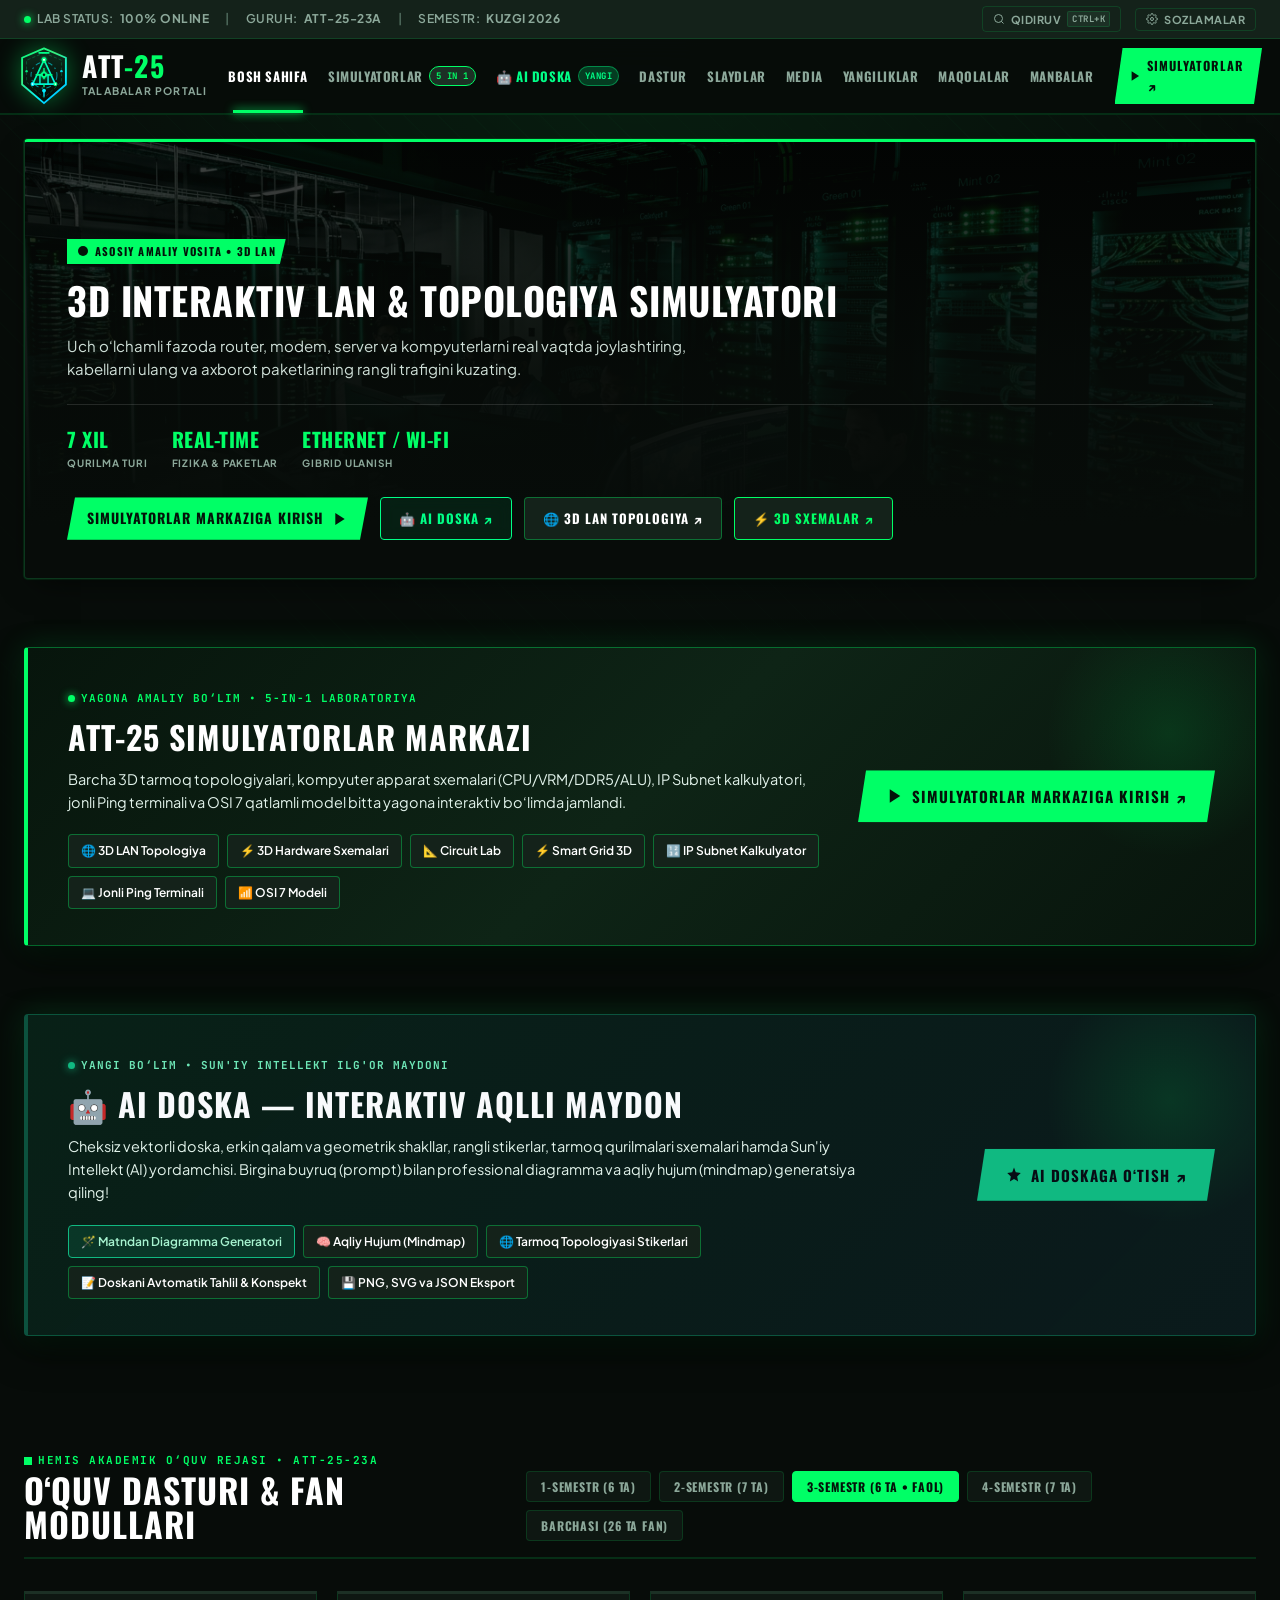
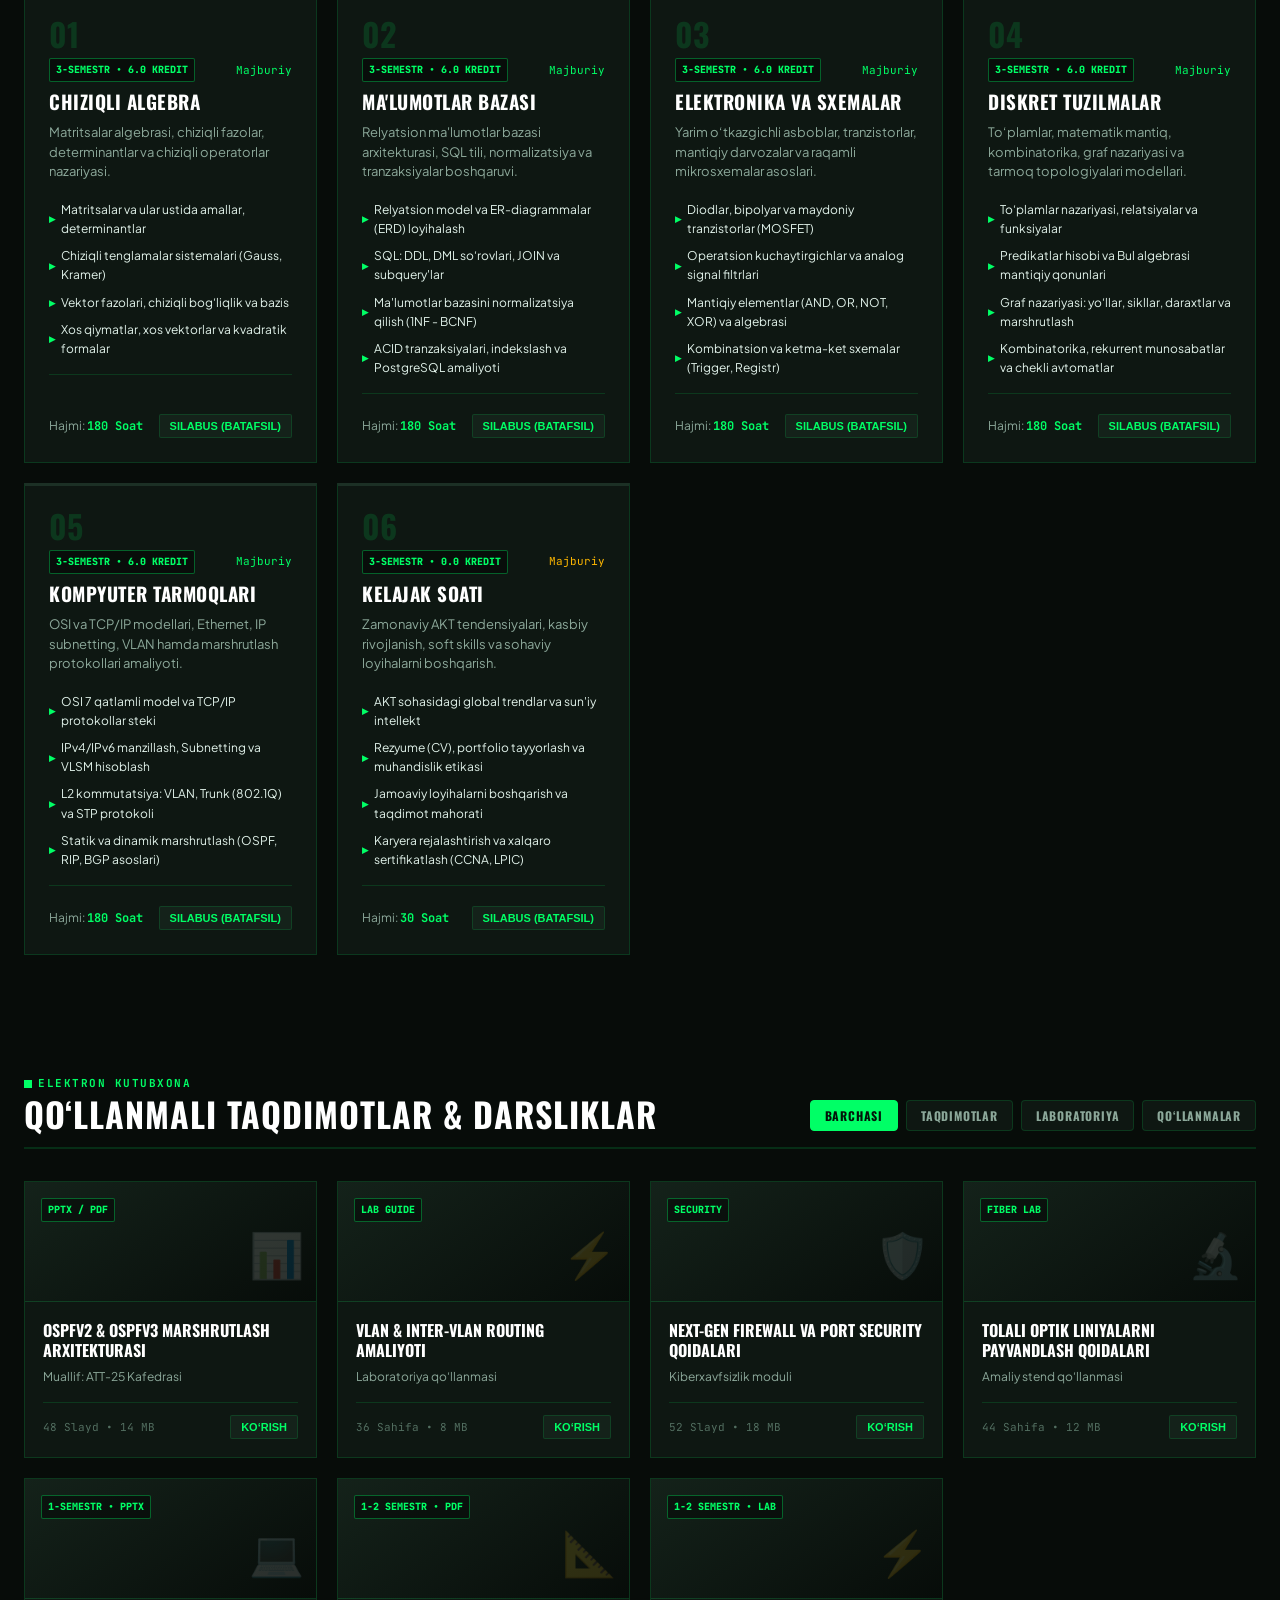
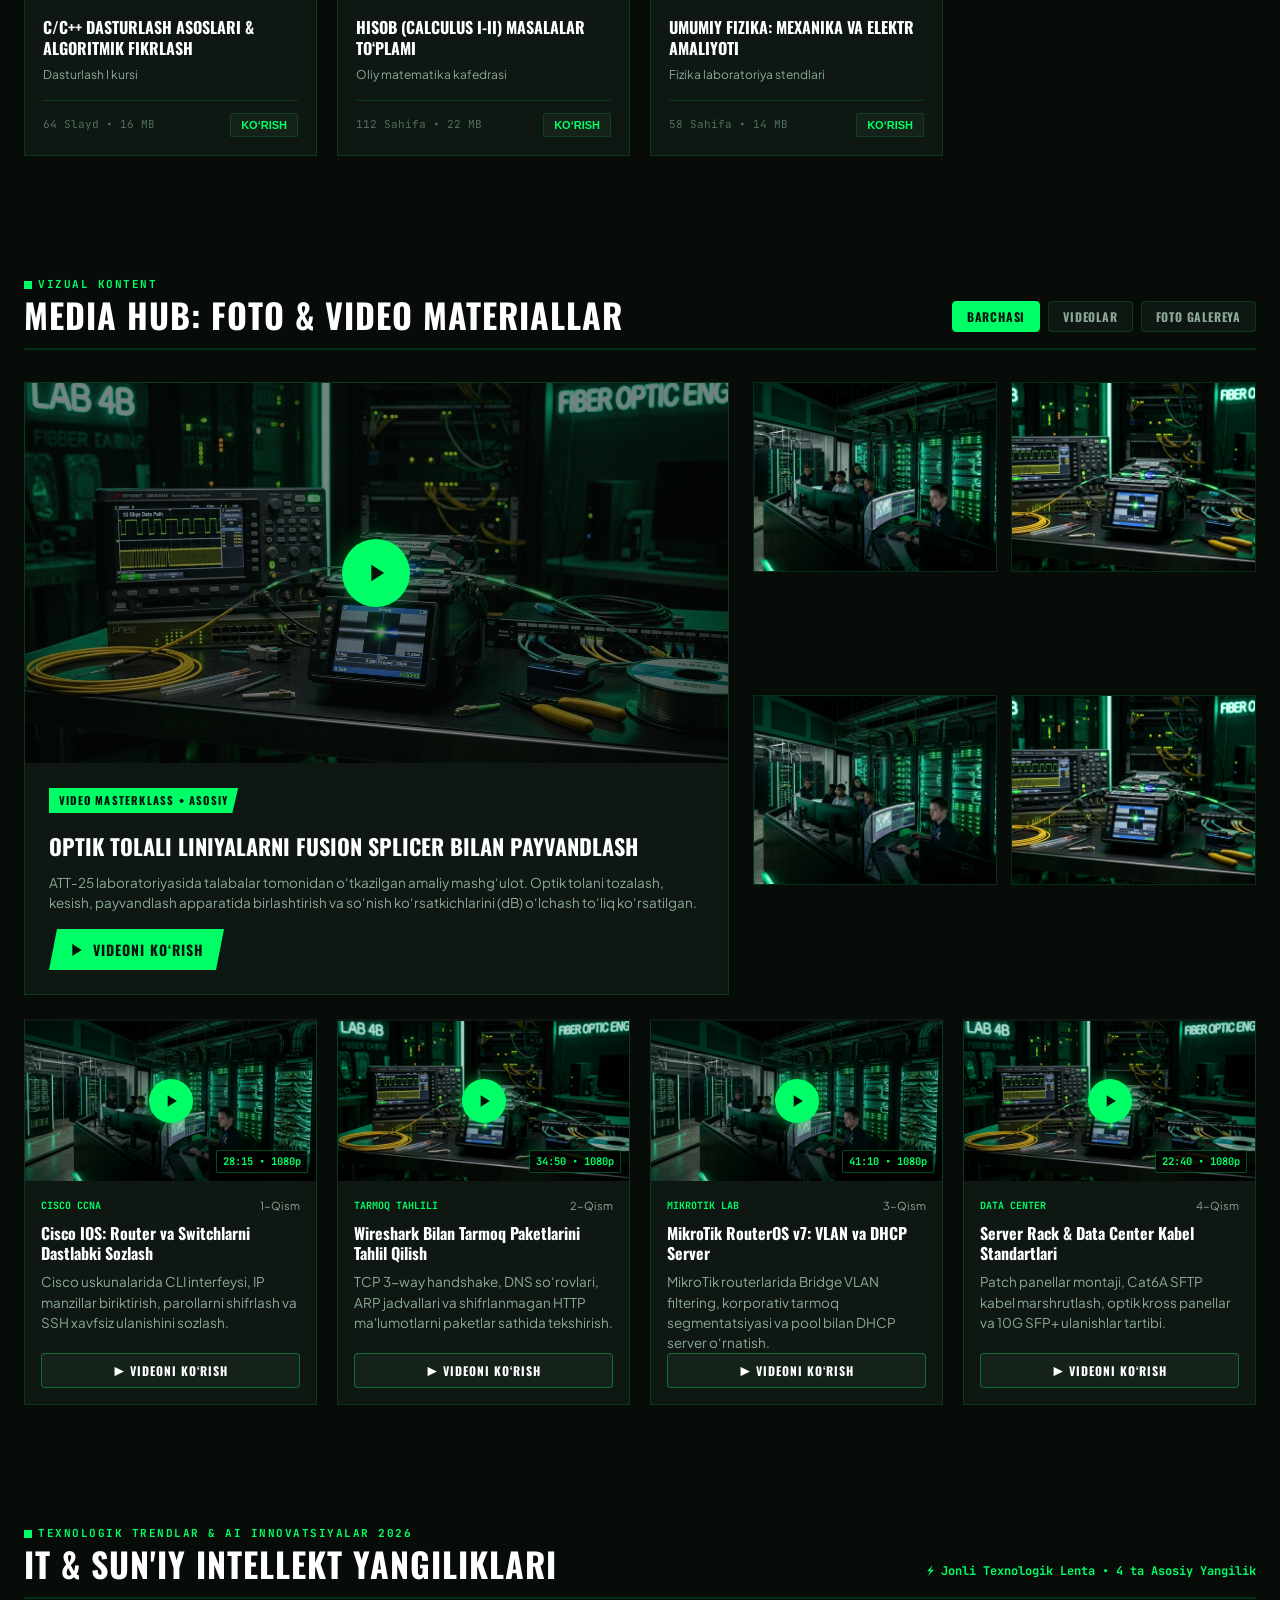
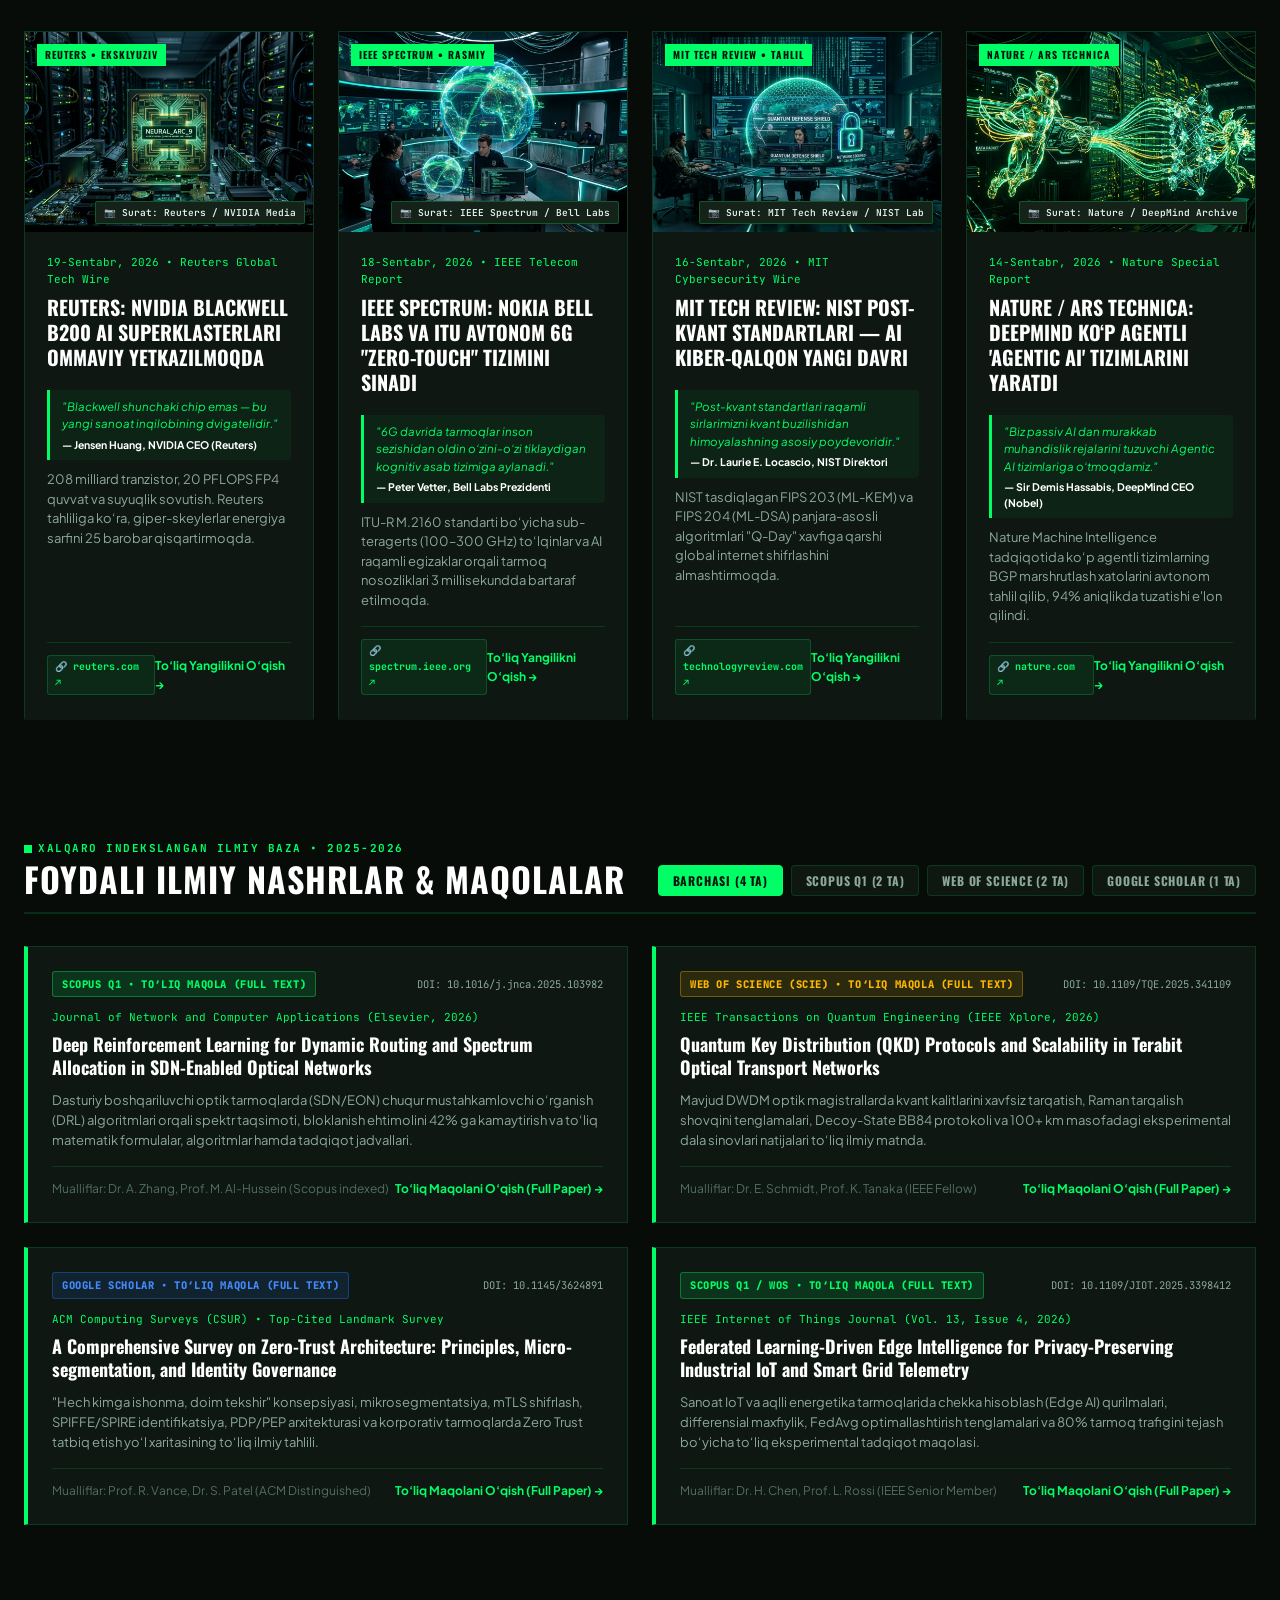
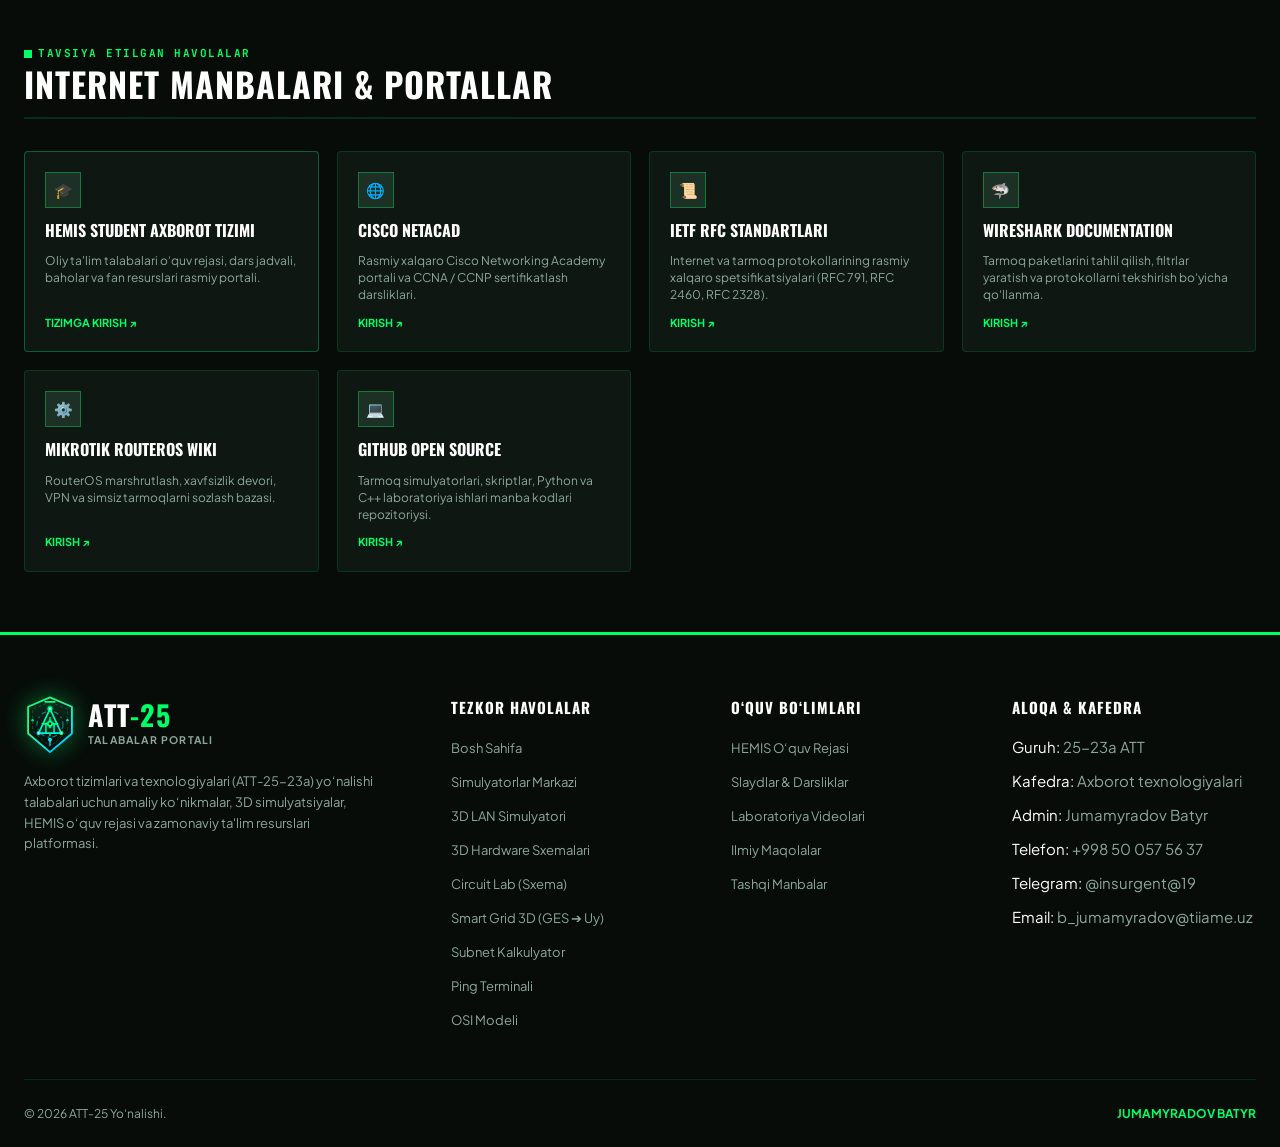
==== commit 5a1204b4: "Integrate Telegram bot categories with main website sections and live display" ====
--- a/index.html
+++ b/index.html
@@ -19,14 +19,12 @@
   <link rel="icon" type="image/svg+xml" href="assets/images/att25-logo.svg">
   <meta name="theme-color" content="#070C09" id="themeMetaColor">
 
-  <!-- Zero-FOUC Instant Theme, Accessibility & Language Loader -->
+  <!-- Zero-FOUC Instant Theme & Accessibility Loader -->
   <script>
     (function () {
       try {
         const savedTheme = localStorage.getItem('att25_theme_id') || 'matrix-green';
         document.documentElement.setAttribute('data-theme', savedTheme);
-        const savedLang = localStorage.getItem('att25_lang') || 'uz';
-        document.documentElement.setAttribute('lang', savedLang);
         if (localStorage.getItem('att25_high_contrast') === 'true') {
           document.documentElement.classList.add('mode-high-contrast');
         }
@@ -36,7 +34,6 @@
       } catch (e) { }
     })();
   </script>
-  <script src="assets/js/i18n.js"></script>
 </head>
 
 <body>
@@ -49,26 +46,20 @@
       <div class="utility-tags">
         <span class="utility-tag-item">
           <span class="status-dot"></span>
-          <span data-i18n="topbar.lab_status">LAB STATUS: <b>100% ONLINE</b></span>
+          LAB STATUS: <b>100% ONLINE</b>
         </span>
         <span class="utility-tag-item" style="color:var(--text-muted);">|</span>
-        <span class="utility-tag-item" data-i18n="topbar.group">Guruh: <b>ATT-25-23a</b></span>
+        <span class="utility-tag-item">Guruh: <b>ATT-25-23a</b></span>
         <span class="utility-tag-item" style="color:var(--text-muted);">|</span>
-        <span class="utility-tag-item" data-i18n="topbar.semester">Semestr: <b>Kuzgi 2026</b></span>
+        <span class="utility-tag-item">Semestr: <b>Kuzgi 2026</b></span>
       </div>
       <div class="utility-actions">
-        <!-- Language Switcher Toggle (UZ / TM) -->
-        <div class="lang-switch-box" id="topLangSwitch" title="Tilni tanlang / Dili saýlaň">
-          <button class="lang-btn active" data-lang="uz" type="button" aria-label="O‘zbek tili">UZ</button>
-          <span class="lang-divider">/</span>
-          <button class="lang-btn" data-lang="tm" type="button" aria-label="Türkmen dili">TM</button>
-        </div>
         <button class="utility-btn" id="openSearchBtn" title="Portal bo‘ylab qidirish (Ctrl+K)">
           <svg viewBox="0 0 24 24" width="12" height="12" stroke="currentColor" fill="none" stroke-width="2">
             <circle cx="11" cy="11" r="8" />
             <line x1="21" y1="21" x2="16.65" y2="16.65" />
           </svg>
-          <span data-i18n="topbar.search">Qidiruv</span> <kbd>Ctrl+K</kbd>
+          Qidiruv <kbd>Ctrl+K</kbd>
         </button>
         <button class="utility-btn" id="openSettingsBtn" title="Mavzu va portal sozlamalari">
           <svg viewBox="0 0 24 24" width="12" height="12" stroke="currentColor" fill="none" stroke-width="2">
@@ -76,7 +67,7 @@
             <path
               d="M19.4 15a1.65 1.65 0 0 0 .33 1.82l.06.06a2 2 0 0 1 0 2.83 2 2 0 0 1-2.83 0l-.06-.06a1.65 1.65 0 0 0-1.82-.33 1.65 1.65 0 0 0-1 1.51V21a2 2 0 0 1-2 2 2 2 0 0 1-2-2v-.09A1.65 1.65 0 0 0 9 19.4a1.65 1.65 0 0 0-1.82.33l-.06.06a2 2 0 0 1-2.83 0 2 2 0 0 1 0-2.83l.06-.06a1.65 1.65 0 0 0 .33-1.82 1.65 1.65 0 0 0-1.51-1H3a2 2 0 0 1-2-2 2 2 0 0 1 2-2h.09A1.65 1.65 0 0 0 4.6 9a1.65 1.65 0 0 0-.33-1.82l-.06-.06a2 2 0 0 1 0-2.83 2 2 0 0 1 2.83 0l.06.06a1.65 1.65 0 0 0 1.82.33H9a1.65 1.65 0 0 0 1-1.51V3a2 2 0 0 1 2-2 2 2 0 0 1 2 2v.09a1.65 1.65 0 0 0 1 1.51 1.65 1.65 0 0 0 1.82-.33l.06-.06a2 2 0 0 1 2.83 0 2 2 0 0 1 0 2.83l-.06.06a1.65 1.65 0 0 0-.33 1.82V9a1.65 1.65 0 0 0 1.51 1H21a2 2 0 0 1 2 2 2 2 0 0 1-2 2h-.09a1.65 1.65 0 0 0-1.51 1z" />
           </svg>
-          <span data-i18n="topbar.settings">Sozlamalar</span>
+          Sozlamalar
         </button>
       </div>
     </div>
@@ -161,33 +152,33 @@
         </div>
         <div class="brand-text">
           <div class="brand-title">ATT<span>-25</span></div>
-          <div class="brand-subtitle" data-i18n="brand.subtitle">Talabalar Portali</div>
+          <div class="brand-subtitle">Talabalar Portali</div>
         </div>
       </a>
 
       <!-- Primary Navigation (Streamlined to 1 row) -->
       <nav class="main-nav" id="mainNav">
         <ul class="nav-list">
-          <li class="nav-item"><a href="#bosh-sahifa" class="nav-link active" data-i18n="nav.home">Bosh Sahifa</a></li>
+          <li class="nav-item"><a href="#bosh-sahifa" class="nav-link active">Bosh Sahifa</a></li>
           <li class="nav-item">
             <a href="simulyatorlar/index.html" class="nav-link">
-              <span data-i18n="nav.simulators">Simulyatorlar</span>
-              <span class="nav-badge-pill" data-i18n="nav.simulators_badge">5 IN 1</span>
+              Simulyatorlar
+              <span class="nav-badge-pill">5 IN 1</span>
             </a>
           </li>
           <li class="nav-item">
             <a href="ai-doska/index.html" class="nav-link" style="color:#00FF87; font-weight:700;">
-              <span data-i18n="nav.aiboard">🤖 AI Doska</span>
-              <span class="nav-badge-pill" data-i18n="nav.aiboard_badge"
+              🤖 AI Doska
+              <span class="nav-badge-pill"
                 style="background:rgba(0,255,135,0.2); color:#00FF87; border-color:rgba(0,255,135,0.4);">YANGI</span>
             </a>
           </li>
-          <li class="nav-item"><a href="#oquv-dasturi" class="nav-link" data-i18n="nav.curriculum">Dastur</a></li>
-          <li class="nav-item"><a href="#taqdimotlar" class="nav-link" data-i18n="nav.slides">Slaydlar</a></li>
-          <li class="nav-item"><a href="#media-hub" class="nav-link" data-i18n="nav.media">Media</a></li>
-          <li class="nav-item"><a href="#yangiliklar" class="nav-link" data-i18n="nav.news">Yangiliklar</a></li>
-          <li class="nav-item"><a href="#maqolalar" class="nav-link" data-i18n="nav.articles">Maqolalar</a></li>
-          <li class="nav-item"><a href="#manbalar" class="nav-link" data-i18n="nav.resources">Manbalar</a></li>
+          <li class="nav-item"><a href="#oquv-dasturi" class="nav-link">Dastur</a></li>
+          <li class="nav-item"><a href="#taqdimotlar" class="nav-link">Slaydlar</a></li>
+          <li class="nav-item"><a href="#media-hub" class="nav-link">Media</a></li>
+          <li class="nav-item"><a href="#yangiliklar" class="nav-link">Yangiliklar</a></li>
+          <li class="nav-item"><a href="#maqolalar" class="nav-link">Maqolalar</a></li>
+          <li class="nav-item"><a href="#manbalar" class="nav-link">Manbalar</a></li>
           <li class="nav-item mobile-only-cta" style="margin-top: 10px;">
             <a href="simulyatorlar/index.html" class="btn-arsenal-primary"
               style="width: 100%; justify-content: center; clip-path:none; border-radius:4px; font-size:13px; padding:12px;">
@@ -204,7 +195,7 @@
           <svg viewBox="0 0 24 24" width="14" height="14" fill="currentColor">
             <path d="M5 3l14 9-14 9V3z" />
           </svg>
-          <span data-i18n="nav.sim_center_btn">Simulyatorlar ↗</span>
+          Simulyatorlar ↗
         </a>
         <button class="mobile-menu-btn" id="mobileMenuBtn" aria-label="Menyu">
           <svg viewBox="0 0 24 24" width="20" height="20" stroke="currentColor" fill="none" stroke-width="2">
@@ -231,32 +222,32 @@
             <svg viewBox="0 0 24 24" width="12" height="12" fill="currentColor">
               <circle cx="12" cy="12" r="10" />
             </svg>
-            <span data-i18n="hero.badge">Asosiy Amaliy Vosita • 3D LAN</span>
-          </div>
-          <h2 class="hero-title" data-i18n="hero.title">3D Interaktiv LAN & Topologiya Simulyatori</h2>
-          <p class="hero-desc" data-i18n="hero.desc">
+            Asosiy Amaliy Vosita • 3D LAN
+          </div>
+          <h2 class="hero-title">3D Interaktiv LAN & Topologiya Simulyatori</h2>
+          <p class="hero-desc">
             Uch o‘lchamli fazoda router, modem, server va kompyuterlarni real vaqtda joylashtiring, kabellarni ulang va
             axborot paketlarining rangli trafigini kuzating.
           </p>
 
           <div class="hero-stats-row">
             <div class="stat-pill">
-              <span class="stat-pill-val" data-i18n="hero.stat_devices">7 XIL</span>
-              <span class="stat-pill-lbl" data-i18n="hero.stat_devices_lbl">Qurilma Turi</span>
+              <span class="stat-pill-val">7 XIL</span>
+              <span class="stat-pill-lbl">Qurilma Turi</span>
             </div>
             <div class="stat-pill">
-              <span class="stat-pill-val" data-i18n="hero.stat_physics">REAL-TIME</span>
-              <span class="stat-pill-lbl" data-i18n="hero.stat_physics_lbl">Fizika & Paketlar</span>
+              <span class="stat-pill-val">REAL-TIME</span>
+              <span class="stat-pill-lbl">Fizika & Paketlar</span>
             </div>
             <div class="stat-pill">
-              <span class="stat-pill-val" data-i18n="hero.stat_hybrid">ETHERNET / WI-FI</span>
-              <span class="stat-pill-lbl" data-i18n="hero.stat_hybrid_lbl">Gibrid Ulanish</span>
+              <span class="stat-pill-val">ETHERNET / WI-FI</span>
+              <span class="stat-pill-lbl">Gibrid Ulanish</span>
             </div>
           </div>
 
           <div class="hero-actions-group">
             <a href="simulyatorlar/index.html" class="btn-arsenal-primary">
-              <span data-i18n="hero.cta_main">Simulyatorlar Markaziga Kirish</span>
+              Simulyatorlar Markaziga Kirish
               <svg viewBox="0 0 24 24" width="16" height="16" fill="currentColor">
                 <path d="M5 3l14 9-14 9V3z" />
               </svg>
@@ -264,15 +255,15 @@
             <a href="ai-doska/index.html" class="btn-arsenal-secondary"
               style="border-color:#00FF87; color:#00FF87; background:rgba(0,255,135,0.08);"
               title="Sun'iy intellektli interaktiv aqlli doska">
-              <span data-i18n="hero.cta_aidoska">🤖 AI Doska ↗</span>
+              🤖 AI Doska ↗
             </a>
             <a href="simulyatorlar/index.html#lan3d" class="btn-arsenal-secondary">
-              <span data-i18n="hero.cta_lan">🌐 3D LAN Topologiya ↗</span>
+              🌐 3D LAN Topologiya ↗
             </a>
             <a href="simulyatorlar/index.html#hardware3d" class="btn-arsenal-secondary"
               style="border-color:var(--brand-primary); color:var(--brand-volt);"
               title="Kompyuter sxemalari va qismlari atributlari">
-              <span data-i18n="hero.cta_hardware">⚡ 3D Sxemalar ↗</span>
+              ⚡ 3D Sxemalar ↗
             </a>
           </div>
         </div>
@@ -288,10 +279,10 @@
       <div class="sim-promo-left">
         <div class="sim-promo-tag">
           <span class="status-dot"></span>
-          <span data-i18n="sim_promo.badge">YAGONA AMALIY BO‘LIM • 5-IN-1 LABORATORIYA</span>
-        </div>
-        <h2 class="sim-promo-title" data-i18n="sim_promo.title">ATT-25 Simulyatorlar Markazi</h2>
-        <p class="sim-promo-desc" data-i18n="sim_promo.desc">
+          YAGONA AMALIY BO‘LIM • 5-IN-1 LABORATORIYA
+        </div>
+        <h2 class="sim-promo-title">ATT-25 Simulyatorlar Markazi</h2>
+        <p class="sim-promo-desc">
           Barcha 3D tarmoq topologiyalari, kompyuter apparat sxemalari (CPU/VRM/DDR5/ALU), IP Subnet kalkulyatori, jonli
           Ping terminali va OSI 7 qatlamli model bitta yagona interaktiv bo‘limda jamlandi.
         </p>
@@ -310,7 +301,7 @@
           <svg viewBox="0 0 24 24" width="18" height="18" fill="currentColor">
             <polygon points="5 3 19 12 5 21 5 3" />
           </svg>
-          <span data-i18n="sim_promo.cta">Simulyatorlar Markaziga Kirish ↗</span>
+          Simulyatorlar Markaziga Kirish ↗
         </a>
       </div>
     </div>
@@ -325,22 +316,23 @@
       <div class="sim-promo-left">
         <div class="sim-promo-tag" style="color: #6EE7B7; border-color: rgba(16,185,129,0.4);">
           <span class="status-dot" style="background: #10B981; box-shadow: 0 0 8px #10B981;"></span>
-          <span data-i18n="ai_promo.badge">YANGI BO‘LIM • SUN'IY INTELLEKT ILG'OR MAYDONI</span>
-        </div>
-        <h2 class="sim-promo-title" style="color: #F8FAFC;" data-i18n="ai_promo.title">
+          YANGI BO‘LIM • SUN'IY INTELLEKT ILG'OR MAYDONI
+        </div>
+        <h2 class="sim-promo-title" style="color: #F8FAFC;">
           🤖 AI Doska — Interaktiv Aqlli Maydon
         </h2>
-        <p class="sim-promo-desc" data-i18n="ai_promo.desc">
+        <p class="sim-promo-desc">
           Cheksiz vektorli doska, erkin qalam va geometrik shakllar, rangli stikerlar, tarmoq qurilmalari sxemalari
           hamda Sun'iy Intellekt (AI) yordamchisi. Birgina buyruq (prompt) bilan professional diagramma va aqliy hujum
           (mindmap) generatsiya qiling!
         </p>
         <div class="sim-promo-chips">
-          <span class="promo-chip" style="background: rgba(16,185,129,0.15); border-color: #10B981; color:#A7F3D0;" data-i18n="ai_promo.chip1">🪄 Matndan Diagramma Generatori</span>
-          <span class="promo-chip" data-i18n="ai_promo.chip2">🧠 Aqliy Hujum (Mindmap)</span>
-          <span class="promo-chip" data-i18n="ai_promo.chip3">🌐 Tarmoq Topologiyasi Stikerlari</span>
-          <span class="promo-chip" data-i18n="ai_promo.chip4">📝 Doskani Avtomatik Tahlil & Konspekt</span>
-          <span class="promo-chip" data-i18n="ai_promo.chip5">💾 PNG, SVG va JSON Eksport</span>
+          <span class="promo-chip" style="background: rgba(16,185,129,0.15); border-color: #10B981; color:#A7F3D0;">🪄
+            Matndan Diagramma Generatori</span>
+          <span class="promo-chip">🧠 Aqliy Hujum (Mindmap)</span>
+          <span class="promo-chip">🌐 Tarmoq Topologiyasi Stikerlari</span>
+          <span class="promo-chip">📝 Doskani Avtomatik Tahlil & Konspekt</span>
+          <span class="promo-chip">💾 PNG, SVG va JSON Eksport</span>
         </div>
       </div>
       <div class="sim-promo-right">
@@ -350,7 +342,7 @@
             <path
               d="M12 2L14.39 8.26L21 9.27L16.24 13.97L17.5 20.5L12 17.27L6.5 20.5L7.76 13.97L3 9.27L9.61 8.26L12 2Z" />
           </svg>
-          <span data-i18n="ai_promo.cta">AI Doskaga O‘tish ↗</span>
+          AI Doskaga O‘tish ↗
         </a>
       </div>
     </div>
@@ -362,15 +354,15 @@
   <section class="section-container" id="oquv-dasturi">
     <div class="section-header">
       <div class="section-title-wrap">
-        <span class="section-pretitle" data-i18n="curr.pretitle">HEMIS Akademik O‘quv Rejasi • ATT-25-23a</span>
-        <h2 class="section-title" data-i18n="curr.title">O‘quv Dasturi & Fan Modullari</h2>
+        <span class="section-pretitle">HEMIS Akademik O‘quv Rejasi • ATT-25-23a</span>
+        <h2 class="section-title">O‘quv Dasturi & Fan Modullari</h2>
       </div>
       <div class="section-filters" id="curriculumFilters">
-        <button class="filter-btn" data-semester="1" data-i18n="curr.sem1">1-Semestr (6 ta)</button>
-        <button class="filter-btn" data-semester="2" data-i18n="curr.sem2">2-Semestr (7 ta)</button>
-        <button class="filter-btn active" data-semester="3" data-i18n="curr.sem3">3-Semestr (6 ta • Faol)</button>
-        <button class="filter-btn" data-semester="4" data-i18n="curr.sem4">4-Semestr (7 ta)</button>
-        <button class="filter-btn" data-semester="all" data-i18n="curr.sem_all">Barchasi (26 ta fan)</button>
+        <button class="filter-btn" data-semester="1">1-Semestr (6 ta)</button>
+        <button class="filter-btn" data-semester="2">2-Semestr (7 ta)</button>
+        <button class="filter-btn active" data-semester="3">3-Semestr (6 ta • Faol)</button>
+        <button class="filter-btn" data-semester="4">4-Semestr (7 ta)</button>
+        <button class="filter-btn" data-semester="all">Barchasi (26 ta fan)</button>
       </div>
     </div>
 
@@ -965,14 +957,14 @@
   <section class="section-container" id="taqdimotlar">
     <div class="section-header">
       <div class="section-title-wrap">
-        <span class="section-pretitle" data-i18n="slides.pretitle">Elektron Kutubxona</span>
-        <h2 class="section-title" data-i18n="slides.title">Qo‘llanmali Taqdimotlar & Darsliklar</h2>
+        <span class="section-pretitle">Elektron Kutubxona</span>
+        <h2 class="section-title">Qo‘llanmali Taqdimotlar & Darsliklar</h2>
       </div>
       <div class="section-filters" id="docsFilters">
-        <button class="filter-btn active" data-doc-type="all" data-i18n="slides.all">Barchasi</button>
-        <button class="filter-btn" data-doc-type="presentation" data-i18n="slides.pres">Taqdimotlar</button>
-        <button class="filter-btn" data-doc-type="lab" data-i18n="slides.lab">Laboratoriya</button>
-        <button class="filter-btn" data-doc-type="handbook" data-i18n="slides.handbook">Qo‘llanmalar</button>
+        <button class="filter-btn active" data-doc-type="all">Barchasi</button>
+        <button class="filter-btn" data-doc-type="presentation">Taqdimotlar</button>
+        <button class="filter-btn" data-doc-type="lab">Laboratoriya</button>
+        <button class="filter-btn" data-doc-type="handbook">Qo‘llanmalar</button>
       </div>
     </div>
 
@@ -1118,13 +1110,13 @@
   <section class="section-container" id="media-hub">
     <div class="section-header">
       <div class="section-title-wrap">
-        <span class="section-pretitle" data-i18n="media.pretitle">Vizual Kontent</span>
-        <h2 class="section-title" data-i18n="media.title">Media Hub: Foto & Video Materiallar</h2>
+        <span class="section-pretitle">Vizual Kontent</span>
+        <h2 class="section-title">Media Hub: Foto & Video Materiallar</h2>
       </div>
       <div class="section-filters" id="mediaFilterBtns">
-        <button class="filter-btn active" data-filter="all" data-i18n="media.all">Barchasi</button>
-        <button class="filter-btn" data-filter="video" data-i18n="media.video">Videolar</button>
-        <button class="filter-btn" data-filter="photo" data-i18n="media.photo">Foto Galereya</button>
+        <button class="filter-btn active" data-filter="all">Barchasi</button>
+        <button class="filter-btn" data-filter="video">Videolar</button>
+        <button class="filter-btn" data-filter="photo">Foto Galereya</button>
       </div>
     </div>
 
@@ -1357,11 +1349,11 @@
   <section class="section-container" id="yangiliklar">
     <div class="section-header">
       <div class="section-title-wrap">
-        <span class="section-pretitle" data-i18n="news.pretitle">Texnologik Trendlar & AI Innovatsiyalar 2026</span>
-        <h2 class="section-title" data-i18n="news.title">IT & Sun'iy Intellekt Yangiliklari</h2>
+        <span class="section-pretitle">Texnologik Trendlar & AI Innovatsiyalar 2026</span>
+        <h2 class="section-title">IT & Sun'iy Intellekt Yangiliklari</h2>
       </div>
       <div class="section-filters" id="newsFilters">
-        <span style="font-family:var(--font-mono); font-size:12px; color:var(--brand-primary); font-weight:700;" data-i18n="news.ticker">
+        <span style="font-family:var(--font-mono); font-size:12px; color:var(--brand-primary); font-weight:700;">
           ⚡ Jonli Texnologik Lenta • 4 ta Asosiy Yangilik
         </span>
       </div>
@@ -1480,14 +1472,14 @@
   <section class="section-container" id="maqolalar">
     <div class="section-header">
       <div class="section-title-wrap">
-        <span class="section-pretitle" data-i18n="articles.pretitle">Xalqaro Indekslangan Ilmiy Baza • 2025-2026</span>
-        <h2 class="section-title" data-i18n="articles.title">Foydali Ilmiy Nashrlar & Maqolalar</h2>
+        <span class="section-pretitle">Xalqaro Indekslangan Ilmiy Baza • 2025-2026</span>
+        <h2 class="section-title">Foydali Ilmiy Nashrlar & Maqolalar</h2>
       </div>
       <div class="section-filters" id="pubFilters">
-        <button class="filter-btn active" data-pub-cat="all" data-i18n="pub.all">Barchasi (4 ta)</button>
-        <button class="filter-btn" data-pub-cat="scopus" data-i18n="pub.scopus">Scopus Q1 (2 ta)</button>
-        <button class="filter-btn" data-pub-cat="wos" data-i18n="pub.wos">Web of Science (2 ta)</button>
-        <button class="filter-btn" data-pub-cat="scholar" data-i18n="pub.scholar">Google Scholar (1 ta)</button>
+        <button class="filter-btn active" data-pub-cat="all">Barchasi (4 ta)</button>
+        <button class="filter-btn" data-pub-cat="scopus">Scopus Q1 (2 ta)</button>
+        <button class="filter-btn" data-pub-cat="wos">Web of Science (2 ta)</button>
+        <button class="filter-btn" data-pub-cat="scholar">Google Scholar (1 ta)</button>
       </div>
     </div>
 
@@ -1572,8 +1564,8 @@
   <section class="section-container" id="manbalar">
     <div class="section-header">
       <div class="section-title-wrap">
-        <span class="section-pretitle" data-i18n="res.pretitle">Tavsiya Etilgan Havolalar</span>
-        <h2 class="section-title" data-i18n="res.title">Internet Manbalari & Portallar</h2>
+        <span class="section-pretitle">Tavsiya Etilgan Havolalar</span>
+        <h2 class="section-title">Internet Manbalari & Portallar</h2>
       </div>
     </div>
 
@@ -1710,48 +1702,48 @@
             </div>
             <div class="brand-text">
               <div class="brand-title">ATT<span>-25</span></div>
-              <div class="brand-subtitle" data-i18n="brand.subtitle">Talabalar Portali</div>
+              <div class="brand-subtitle">Talabalar Portali</div>
             </div>
           </div>
-          <p class="footer-mission" data-i18n="footer.mission">
+          <p class="footer-mission">
             Axborot tizimlari va texnologiyalari (ATT-25-23a) yo‘nalishi talabalari uchun amaliy ko‘nikmalar, 3D
             simulyatsiyalar, HEMIS o‘quv rejasi va zamonaviy ta'lim resurslari platformasi.
           </p>
         </div>
 
         <div>
-          <h4 class="footer-heading" data-i18n="footer.quick_links">Tezkor Havolalar</h4>
+          <h4 class="footer-heading">Tezkor Havolalar</h4>
           <ul class="footer-links">
-            <li><a href="#bosh-sahifa" data-i18n="nav.home">Bosh Sahifa</a></li>
-            <li><a href="simulyatorlar/index.html" data-i18n="footer.simulators">Simulyatorlar Markazi</a></li>
-            <li><a href="simulyatorlar/index.html#lan3d" data-i18n="sim.lan_title">3D LAN Simulyatori</a></li>
-            <li><a href="simulyatorlar/index.html#hardware3d" data-i18n="sim.hw_title">3D Hardware Sxemalari</a></li>
-            <li><a href="simulyatorlar/index.html#circuit" data-i18n="sim.cir_title">Circuit Lab (Sxema)</a></li>
-            <li><a href="simulyatorlar/index.html#powergrid" data-i18n="sim.grid_title">Smart Grid 3D (GES ➔ Uy)</a></li>
-            <li><a href="simulyatorlar/index.html#subnet" data-i18n="hub.tab_subnet">Subnet Kalkulyator</a></li>
-            <li><a href="simulyatorlar/index.html#ping" data-i18n="hub.tab_ping">Ping Terminali</a></li>
-            <li><a href="simulyatorlar/index.html#osi" data-i18n="hub.tab_osi">OSI Modeli</a></li>
+            <li><a href="#bosh-sahifa">Bosh Sahifa</a></li>
+            <li><a href="simulyatorlar/index.html">Simulyatorlar Markazi</a></li>
+            <li><a href="simulyatorlar/index.html#lan3d">3D LAN Simulyatori</a></li>
+            <li><a href="simulyatorlar/index.html#hardware3d">3D Hardware Sxemalari</a></li>
+            <li><a href="simulyatorlar/index.html#circuit">Circuit Lab (Sxema)</a></li>
+            <li><a href="simulyatorlar/index.html#powergrid">Smart Grid 3D (GES ➔ Uy)</a></li>
+            <li><a href="simulyatorlar/index.html#subnet">Subnet Kalkulyator</a></li>
+            <li><a href="simulyatorlar/index.html#ping">Ping Terminali</a></li>
+            <li><a href="simulyatorlar/index.html#osi">OSI Modeli</a></li>
           </ul>
         </div>
 
         <div>
-          <h4 class="footer-heading" data-i18n="footer.study_sections">O‘quv Bo‘limlari</h4>
+          <h4 class="footer-heading">O‘quv Bo‘limlari</h4>
           <ul class="footer-links">
-            <li><a href="#oquv-dasturi" data-i18n="nav.curriculum">HEMIS O‘quv Rejasi</a></li>
-            <li><a href="#taqdimotlar" data-i18n="nav.slides">Slaydlar & Darsliklar</a></li>
-            <li><a href="#media-hub" data-i18n="nav.media">Laboratoriya Videolari</a></li>
-            <li><a href="#maqolalar" data-i18n="nav.articles">Ilmiy Maqolalar</a></li>
-            <li><a href="#manbalar" data-i18n="nav.resources">Tashqi Manbalar</a></li>
+            <li><a href="#oquv-dasturi">HEMIS O‘quv Rejasi</a></li>
+            <li><a href="#taqdimotlar">Slaydlar & Darsliklar</a></li>
+            <li><a href="#media-hub">Laboratoriya Videolari</a></li>
+            <li><a href="#maqolalar">Ilmiy Maqolalar</a></li>
+            <li><a href="#manbalar">Tashqi Manbalar</a></li>
           </ul>
         </div>
 
         <div>
-          <h4 class="footer-heading" data-i18n="footer.contacts_title">Aloqa & Kafedra</h4>
+          <h4 class="footer-heading">Aloqa & Kafedra</h4>
           <ul class="footer-links">
-            <li><span style="color:var(--text-white);" data-i18n="footer.lbl_group">Guruh:</span> 25-23a ATT</li>
-            <li><span style="color:var(--text-white);" data-i18n="footer.lbl_dept">Kafedra:</span> <span data-i18n="footer.dept_name">Axborot texnologiyalari</span></li>
-            <li><span style="color:var(--text-white);" data-i18n="footer.lbl_admin">Admin:</span> Jumamyradov Batyr</li>
-            <li><span style="color:var(--text-white);" data-i18n="footer.lbl_phone">Telefon:</span> +998 50 057 56 37</li>
+            <li><span style="color:var(--text-white);">Guruh:</span> 25-23a ATT</li>
+            <li><span style="color:var(--text-white);">Kafedra:</span> Axborot texnologiyalari</li>
+            <li><span style="color:var(--text-white);">Admin:</span> Jumamyradov Batyr</li>
+            <li><span style="color:var(--text-white);">Telefon:</span> +998 50 057 56 37</li>
             <li><span style="color:var(--text-white);">Telegram:</span> @insurgent@19</li>
             <li><span style="color:var(--text-white);">Email:</span> b_jumamyradov@tiiame.uz</li>
           </ul>
@@ -1759,7 +1751,7 @@
       </div>
 
       <div class="footer-bottom-bar">
-        <span data-i18n="footer.copy">© 2026 ATT-25 Yo‘nalishi.</span>
+        <span>© 2026 ATT-25 Yo‘nalishi.</span>
         <span style="color:var(--brand-primary); font-weight:700;">JUMAMYRADOV BATYR</span>
       </div>
     </div>
@@ -1772,13 +1764,13 @@
   <div class="modal-backdrop" id="searchModal">
     <div class="modal-dialog">
       <div class="modal-header">
-        <div class="modal-title" data-i18n="search.modal_title">Portal Bo‘ylab Tezkor Qidiruv</div>
+        <div class="modal-title">Portal Bo‘ylab Tezkor Qidiruv</div>
         <button class="modal-close-btn" id="searchModalClose">✕</button>
       </div>
       <div class="modal-body">
         <div class="search-input-wrap">
           <span class="search-icon-pos">🔍</span>
-          <input type="text" id="globalSearchInput" data-i18n-placeholder="search.placeholder" placeholder="Fan, simulyator, mavzu yoki darslikni qidiring...">
+          <input type="text" id="globalSearchInput" placeholder="Fan, simulyator, mavzu yoki darslikni qidiring...">
         </div>
         <div class="search-results-list" id="searchResultsList"></div>
       </div>
@@ -1789,37 +1781,18 @@
   <div class="modal-backdrop" id="settingsModal">
     <div class="modal-dialog" style="max-width:640px;">
       <div class="modal-header">
-        <div class="modal-title" data-i18n="settings.modal_title">Portal Sozlamalari & Ranglar Palitrasi</div>
+        <div class="modal-title">Portal Sozlamalari & Ranglar Palitrasi</div>
         <button class="modal-close-btn" id="settingsModalClose">✕</button>
       </div>
       <div class="modal-body">
-        <!-- 0. LANGUAGE SELECTION (UZ / TM) -->
-        <div class="settings-group" style="margin-bottom:22px;">
-          <div class="settings-group-header">
-            <span class="settings-group-badge" data-i18n="settings.lang_badge">🌐 DIL SAÝLAWY / INTERFEÝS TILI</span>
-            <h4 style="font-size:15px; font-weight:800; color:var(--text-white); margin-top:4px;" data-i18n="settings.lang_title">Portal Tilini Tanlang / Dili Saýlaň</h4>
-            <p style="font-size:12px; color:var(--text-dim); margin-top:2px;" data-i18n="settings.lang_desc">O‘zbek tili va Türkmen dili o‘rtasida tezkor almashtirish</p>
-          </div>
-          <div class="lang-choices-grid">
-            <div class="lang-choice-card active" data-lang="uz">
-              <div class="lang-choice-flag">🇺🇿</div>
-              <div class="lang-choice-title">O‘zbek tili</div>
-              <div class="lang-choice-sub">Lotin alifbosi (Asosiy)</div>
-            </div>
-            <div class="lang-choice-card" data-lang="tm">
-              <div class="lang-choice-flag">🇹🇲</div>
-              <div class="lang-choice-title">Türkmen dili</div>
-              <div class="lang-choice-sub">Latyn elipbiýi (Doly)</div>
-            </div>
-          </div>
-        </div>
-
         <!-- 1. DYNAMIC THEME & COLOR CUSTOMIZER -->
         <div class="settings-group" style="margin-bottom:22px;">
           <div class="settings-group-header">
-            <span class="settings-group-badge" data-i18n="settings.themes_badge">🎨 RANGLAR & MAVZULAR (7 TA PALITRA)</span>
-            <h4 style="font-size:15px; font-weight:800; color:var(--text-white); margin-top:4px;" data-i18n="settings.themes_title">Kiber-Texnik Mavzuni Tanlang</h4>
-            <p style="font-size:12px; color:var(--text-dim); margin-top:2px;" data-i18n="settings.themes_desc">Tungi kiber-neon, klassik terminal, yumshoq och yashil va yuqori kontrastli kunduzgi oq fon</p>
+            <span class="settings-group-badge">🎨 RANGLAR & MAVZULAR (7 TA PALITRA)</span>
+            <h4 style="font-size:15px; font-weight:800; color:var(--text-white); margin-top:4px;">Kiber-Texnik Mavzuni
+              Tanlang</h4>
+            <p style="font-size:12px; color:var(--text-dim); margin-top:2px;">Tungi kiber-neon, klassik terminal,
+              yumshoq och yashil va yuqori kontrastli kunduzgi oq fon</p>
           </div>
 
           <!-- Swatches Grid (Rendered dynamically by ThemeManager) -->
@@ -1831,7 +1804,7 @@
               <span class="theme-active-dot"></span>
               <span id="themeActiveName" style="font-weight:700;">Matrix Green (Faol)</span>
             </div>
-            <button class="btn-theme-reset" id="resetThemeBtn" type="button" data-i18n="settings.btn_reset">
+            <button class="btn-theme-reset" id="resetThemeBtn" type="button">
               ↺ Standartga qaytarish
             </button>
           </div>
@@ -1840,20 +1813,22 @@
         <!-- 2. OTHER ACCESSIBILITY & SYSTEM SETTINGS -->
         <div class="settings-group">
           <div class="settings-group-header">
-            <span class="settings-group-badge" style="color:var(--accent-gold); border-color:rgba(251,191,36,0.3); background:rgba(251,191,36,0.1);" data-i18n="settings.extra_badge">⚙️ QO‘SHIMCHA SOZLAMALAR</span>
+            <span class="settings-group-badge"
+              style="color:var(--accent-gold); border-color:rgba(251,191,36,0.3); background:rgba(251,191,36,0.1);">⚙️
+              QO‘SHIMCHA SOZLAMALAR</span>
           </div>
           <div class="setting-row">
             <div class="setting-meta">
-              <h4 data-i18n="settings.contrast_title">Ultra-Kontrastli Rejim</h4>
-              <p data-i18n="settings.contrast_desc">Yorqinlik va elementlar chegarasini maksimal darajada kuchaytirish</p>
+              <h4>Ultra-Kontrastli Rejim</h4>
+              <p>Yorqinlik va elementlar chegarasini maksimal darajada kuchaytirish</p>
             </div>
             <input type="checkbox" id="contrastToggle"
               style="accent-color:var(--brand-primary); width:18px; height:18px;">
           </div>
           <div class="setting-row">
             <div class="setting-meta">
-              <h4 data-i18n="settings.font_title">Kattaroq Shrift</h4>
-              <p data-i18n="settings.font_desc">Matn va kodlarni kattalashtirilgan o‘lchamda ko‘rsatish</p>
+              <h4>Kattaroq Shrift</h4>
+              <p>Matn va kodlarni kattalashtirilgan o‘lchamda ko‘rsatish</p>
             </div>
             <input type="checkbox" id="fontToggle" style="accent-color:var(--brand-primary); width:18px; height:18px;">
           </div>
@@ -1874,13 +1849,13 @@
     <div class="modal-dialog" style="max-width:720px;">
       <div class="modal-header">
         <div>
-          <span class="editorial-tag" style="color:var(--brand-volt);" data-i18n="launcher.tag">3D Laboratoriya Markazi</span>
-          <h3 class="modal-title" style="font-size:22px; margin-top:4px;" data-i18n="launcher.title">3D Simulyatorni Tanlang</h3>
+          <span class="editorial-tag" style="color:var(--brand-volt);">3D Laboratoriya Markazi</span>
+          <h3 class="modal-title" style="font-size:22px; margin-top:4px;">3D Simulyatorni Tanlang</h3>
         </div>
         <button class="modal-close-btn" id="simLauncherClose">✕</button>
       </div>
       <div class="modal-body" style="padding:24px;">
-        <p style="color:var(--text-dim); margin-bottom:20px; font-size:14px;" data-i18n="launcher.desc">
+        <p style="color:var(--text-dim); margin-bottom:20px; font-size:14px;">
           Quyidagi simulyatorlardan birini tanlang. Ular alohida to‘liq ekranli 3D fazoviy laboratoriya sifatida ishga
           tushadi:
         </p>
@@ -1896,13 +1871,13 @@
                   TARMOQ v2.4</span>
               </div>
               <h4
-                style="font-size:18px; font-family:var(--font-editorial); color:var(--text-white); margin-bottom:6px;" data-i18n="launcher.card_lan_title">
+                style="font-size:18px; font-family:var(--font-editorial); color:var(--text-white); margin-bottom:6px;">
                 LAN & Topologiyalar Simulyatori</h4>
-              <p style="font-size:12.5px; color:var(--text-dim); line-height:1.5;" data-i18n="launcher.card_lan_desc">Star, Ring, Bus, Tree, Mesh va Ofis
+              <p style="font-size:12.5px; color:var(--text-dim); line-height:1.5;">Star, Ring, Bus, Tree, Mesh va Ofis
                 topologiyalari, real-time paketlar trafigi va qurilmalar ulanishi.</p>
             </div>
             <div
-              style="margin-top:20px; display:inline-flex; align-items:center; gap:6px; color:var(--brand-primary); font-weight:700; font-size:13px;" data-i18n="launcher.enter">
+              style="margin-top:20px; display:inline-flex; align-items:center; gap:6px; color:var(--brand-primary); font-weight:700; font-size:13px;">
               Laboratoriyaga Kirish ↗
             </div>
           </a>
@@ -1918,13 +1893,13 @@
                   3D v2.0</span>
               </div>
               <h4
-                style="font-size:18px; font-family:var(--font-editorial); color:var(--text-white); margin-bottom:6px;" data-i18n="launcher.card_hw_title">
+                style="font-size:18px; font-family:var(--font-editorial); color:var(--text-white); margin-bottom:6px;">
                 Kompyuter Sxemalari & Atributlari</h4>
-              <p style="font-size:12.5px; color:var(--text-dim); line-height:1.5;" data-i18n="launcher.card_hw_desc">Ona plata ATX PCB, CPU LGA1700,
+              <p style="font-size:12.5px; color:var(--text-dim); line-height:1.5;">Ona plata ATX PCB, CPU LGA1700,
                 16-faza VRM, DDR5, PCIe 5.0 shinalar signallari va mantiqiy ALU darvozalari.</p>
             </div>
             <div
-              style="margin-top:20px; display:inline-flex; align-items:center; gap:6px; color:var(--brand-volt); font-weight:700; font-size:13px;" data-i18n="launcher.enter">
+              style="margin-top:20px; display:inline-flex; align-items:center; gap:6px; color:var(--brand-volt); font-weight:700; font-size:13px;">
               Laboratoriyaga Kirish ↗
             </div>
           </a>
@@ -1940,13 +1915,13 @@
                   3D EKO</span>
               </div>
               <h4
-                style="font-size:18px; font-family:var(--font-editorial); color:var(--text-white); margin-bottom:6px;" data-i18n="launcher.card_grid_title">
+                style="font-size:18px; font-family:var(--font-editorial); color:var(--text-white); margin-bottom:6px;">
                 Smart Grid: GESdan Xonadongacha</h4>
-              <p style="font-size:12.5px; color:var(--text-dim); line-height:1.5;" data-i18n="launcher.card_grid_desc">Tog' daryosi, to'g'on, gidroturbina,
+              <p style="font-size:12.5px; color:var(--text-dim); line-height:1.5;">Tog' daryosi, to'g'on, gidroturbina,
                 220 kV dala LEP magistrali, tuman GPP, qishloq KTP va xonadon smart-hisoblagichi.</p>
             </div>
             <div
-              style="margin-top:20px; display:inline-flex; align-items:center; gap:6px; color:#38BDF8; font-weight:700; font-size:13px;" data-i18n="launcher.enter">
+              style="margin-top:20px; display:inline-flex; align-items:center; gap:6px; color:#38BDF8; font-weight:700; font-size:13px;">
               Laboratoriyaga Kirish ↗
             </div>
           </a>
@@ -1994,19 +1969,19 @@
   <div class="modal-backdrop" id="presentationModal">
     <div class="modal-dialog" style="max-width:760px;">
       <div class="modal-header">
-        <div class="modal-title" id="presModalTitle" data-i18n="pres_modal.title">Taqdimot Ko‘rinishi</div>
+        <div class="modal-title" id="presModalTitle">Taqdimot Ko‘rinishi</div>
         <button class="modal-close-btn" id="presentationModalClose">✕</button>
       </div>
       <div class="modal-body" style="text-align:center; padding:32px 24px;">
         <div style="font-size:48px; margin-bottom:16px;">📑</div>
-        <h4 style="font-size:18px; color:var(--text-white); margin-bottom:8px;" data-i18n="pres_modal.ready">Taqdimot Yuklab Olishga Tayyor</h4>
-        <p style="font-size:13px; color:var(--text-dim); max-width:480px; margin:0 auto 24px;" data-i18n="pres_modal.desc">Ushbu o‘quv taqdimoti va
+        <h4 style="font-size:18px; color:var(--text-white); margin-bottom:8px;">Taqdimot Yuklab Olishga Tayyor</h4>
+        <p style="font-size:13px; color:var(--text-dim); max-width:480px; margin:0 auto 24px;">Ushbu o‘quv taqdimoti va
           laboratoriya uslubiy ko‘rsatmasi PDF hamda PPTX formatlarida tayyorlangan.</p>
         <div style="display:flex; justify-content:center; gap:12px;">
-          <button class="btn-arsenal-primary" data-i18n="pres_modal.download_pdf" onclick="alert('PDF qo‘llanma yuklab olindi (Simulyatsiya)');">
+          <button class="btn-arsenal-primary" onclick="alert('PDF qo‘llanma yuklab olindi (Simulyatsiya)');">
             Yuklab Olish (PDF)
           </button>
-          <button class="btn-arsenal-secondary" data-i18n="pres_modal.view_pptx" onclick="alert('PPTX slaydlar yuklab olindi (Simulyatsiya)');">
+          <button class="btn-arsenal-secondary" onclick="alert('PPTX slaydlar yuklab olindi (Simulyatsiya)');">
             Slaydlarni Ko‘rish (PPTX)
           </button>
         </div>
@@ -2019,8 +1994,8 @@
     <div class="modal-dialog" style="max-width:820px; max-height:90vh; display:flex; flex-direction:column;">
       <div class="modal-header" style="flex:none;">
         <div>
-          <span class="editorial-tag" id="sylTag" style="color:var(--brand-volt);" data-i18n="syl.tag">HEMIS O‘quv Dasturi</span>
-          <h3 class="modal-title" id="sylTitle" style="font-size:22px; margin-top:4px;" data-i18n="syl.title">Fan Silabusi & O‘quv Rejasi</h3>
+          <span class="editorial-tag" id="sylTag" style="color:var(--brand-volt);">HEMIS O‘quv Dasturi</span>
+          <h3 class="modal-title" id="sylTitle" style="font-size:22px; margin-top:4px;">Fan Silabusi</h3>
         </div>
         <button class="modal-close-btn" id="syllabusModalClose">✕</button>
       </div>
@@ -2050,6 +2025,8 @@
   </div>
 
   <script src="assets/js/main.js"></script>
+  <!-- Telegram Bot & att25.uz Jonli Materiallar Integratsiyasi -->
+  <script src="assets/js/live-materials.js"></script>
 </body>
 
 </html>
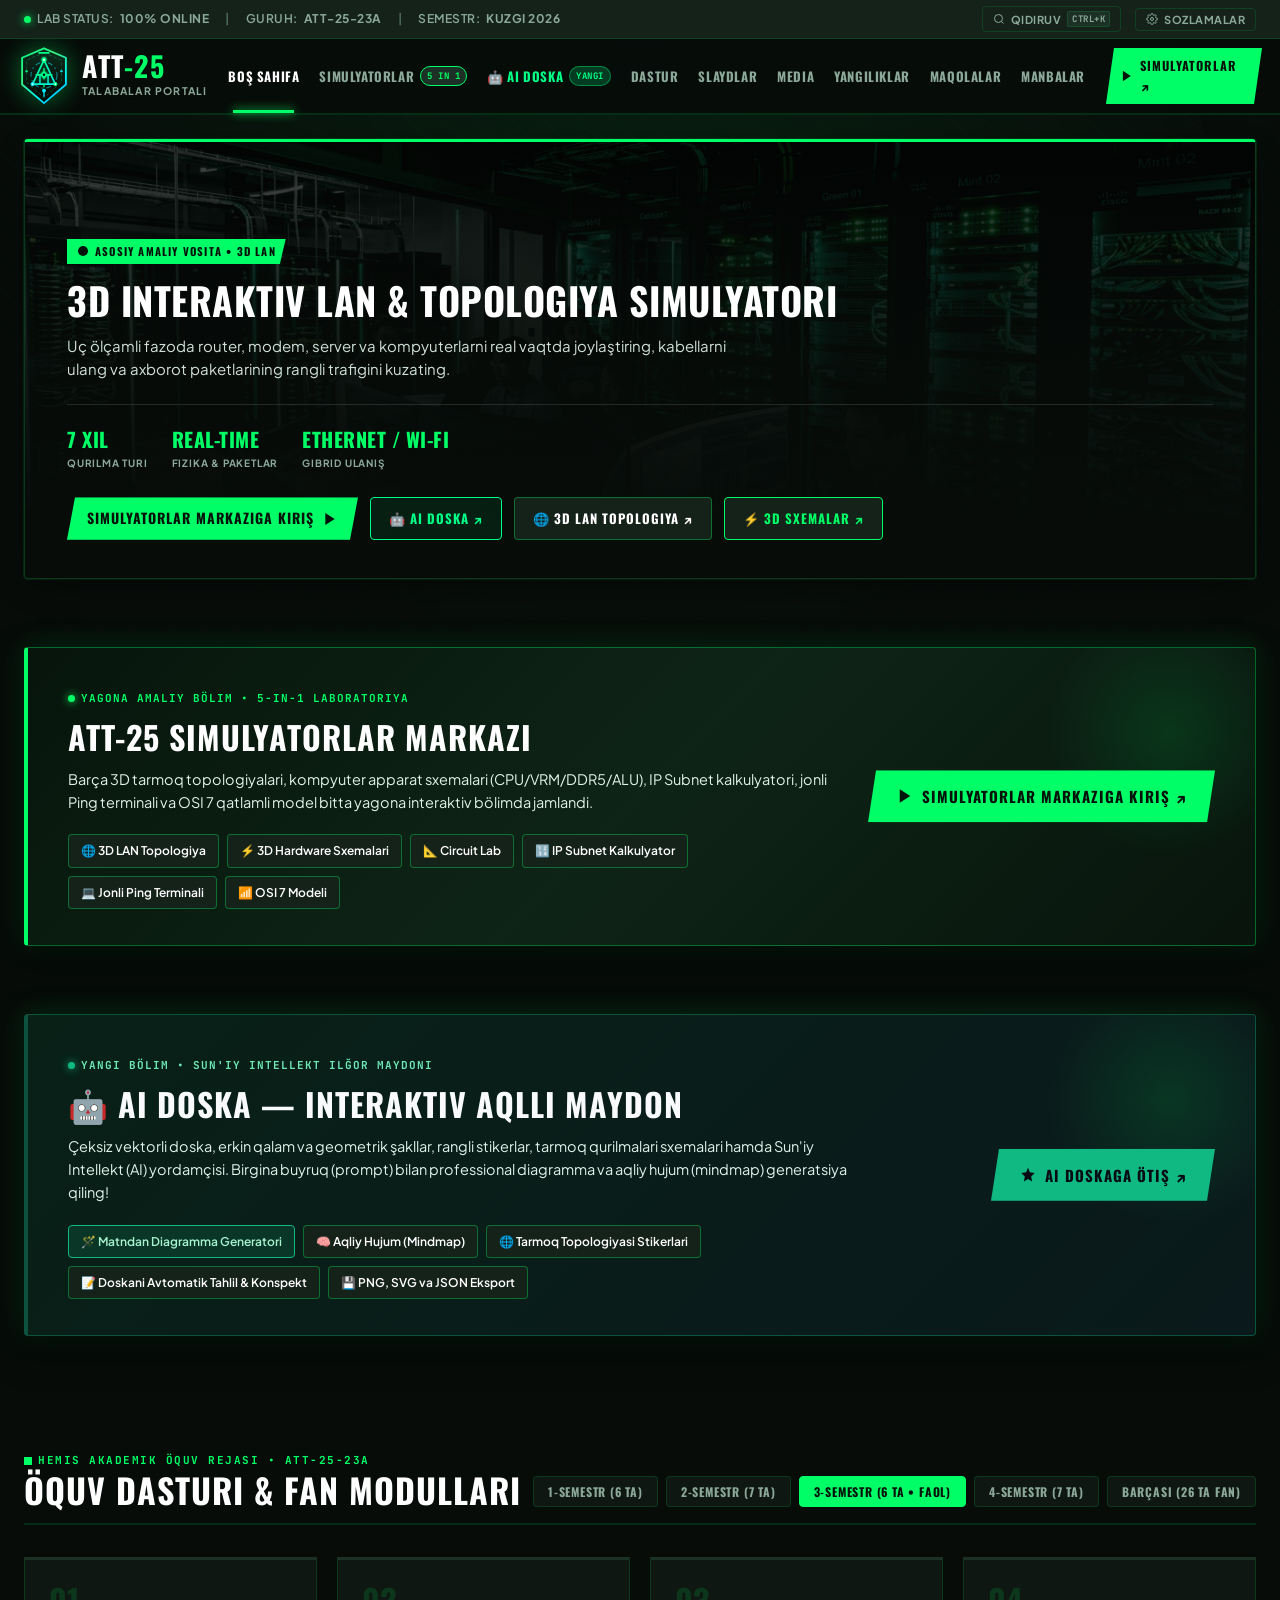
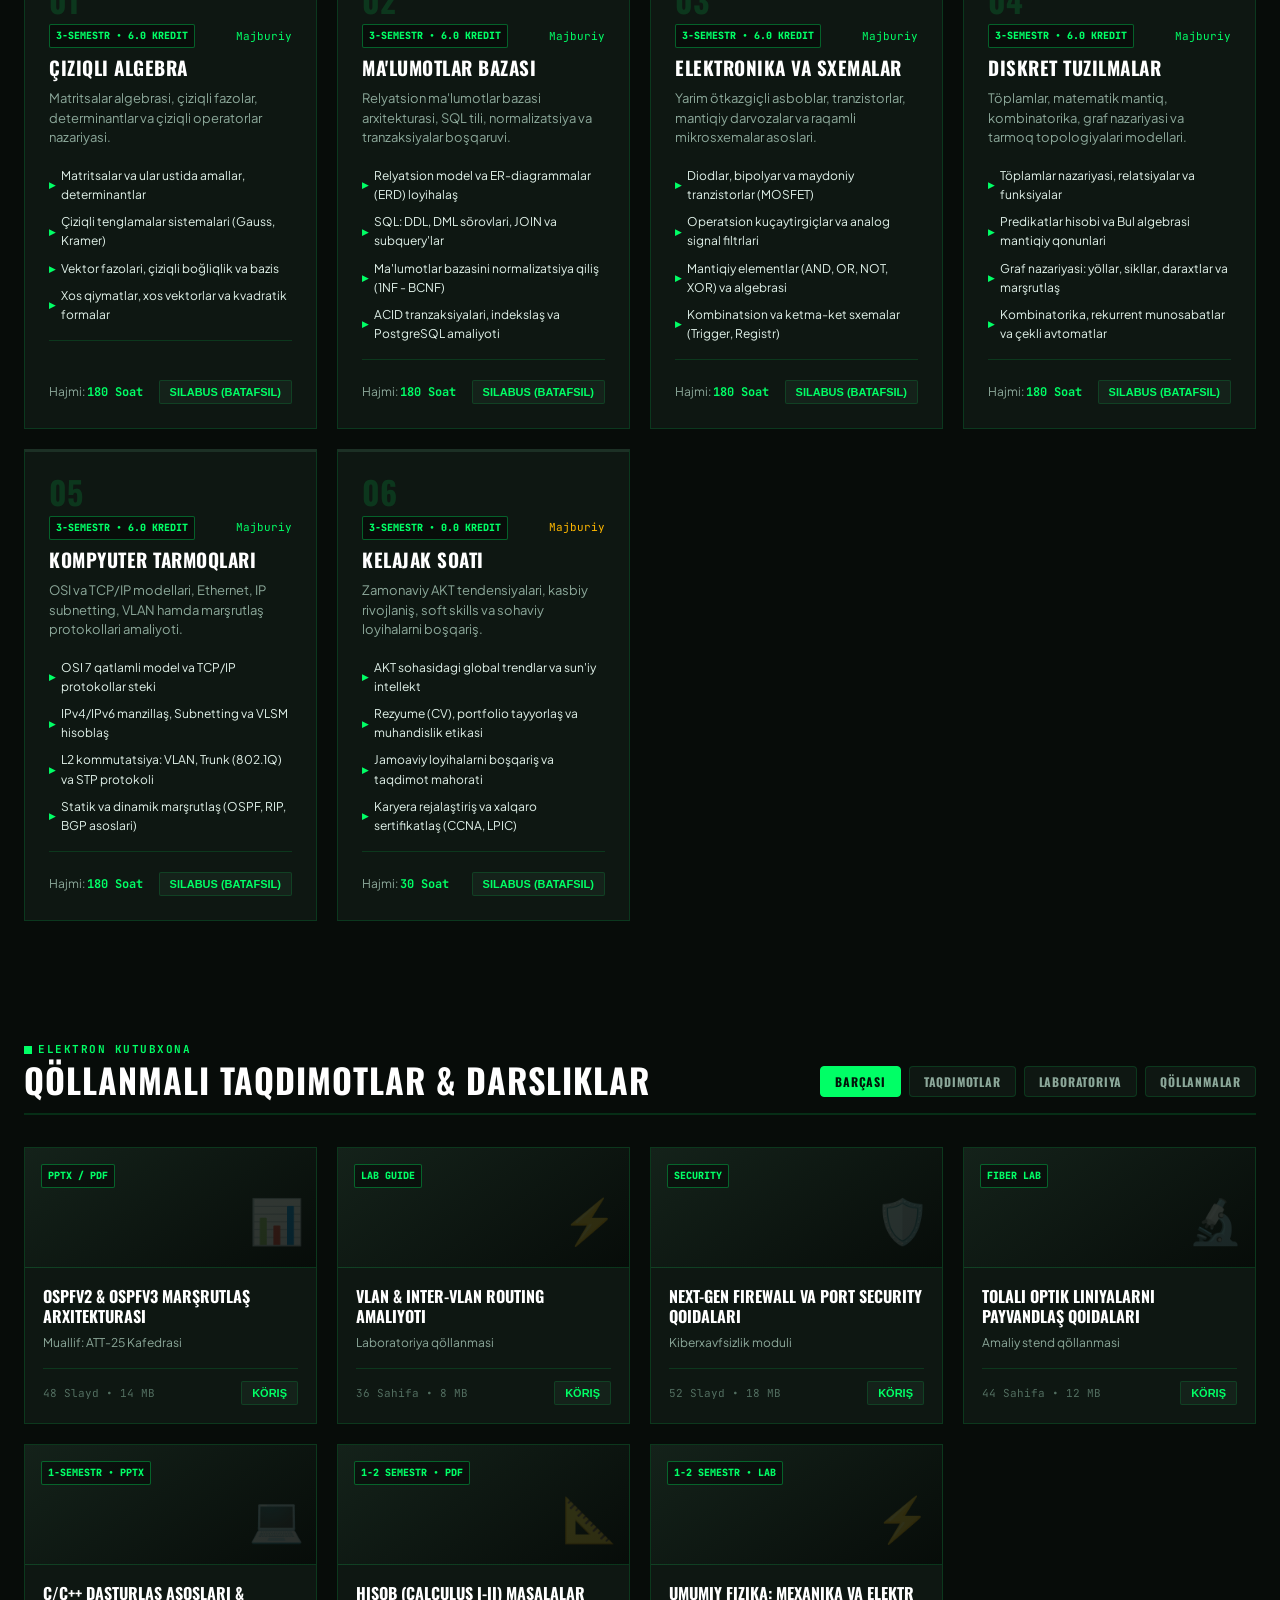
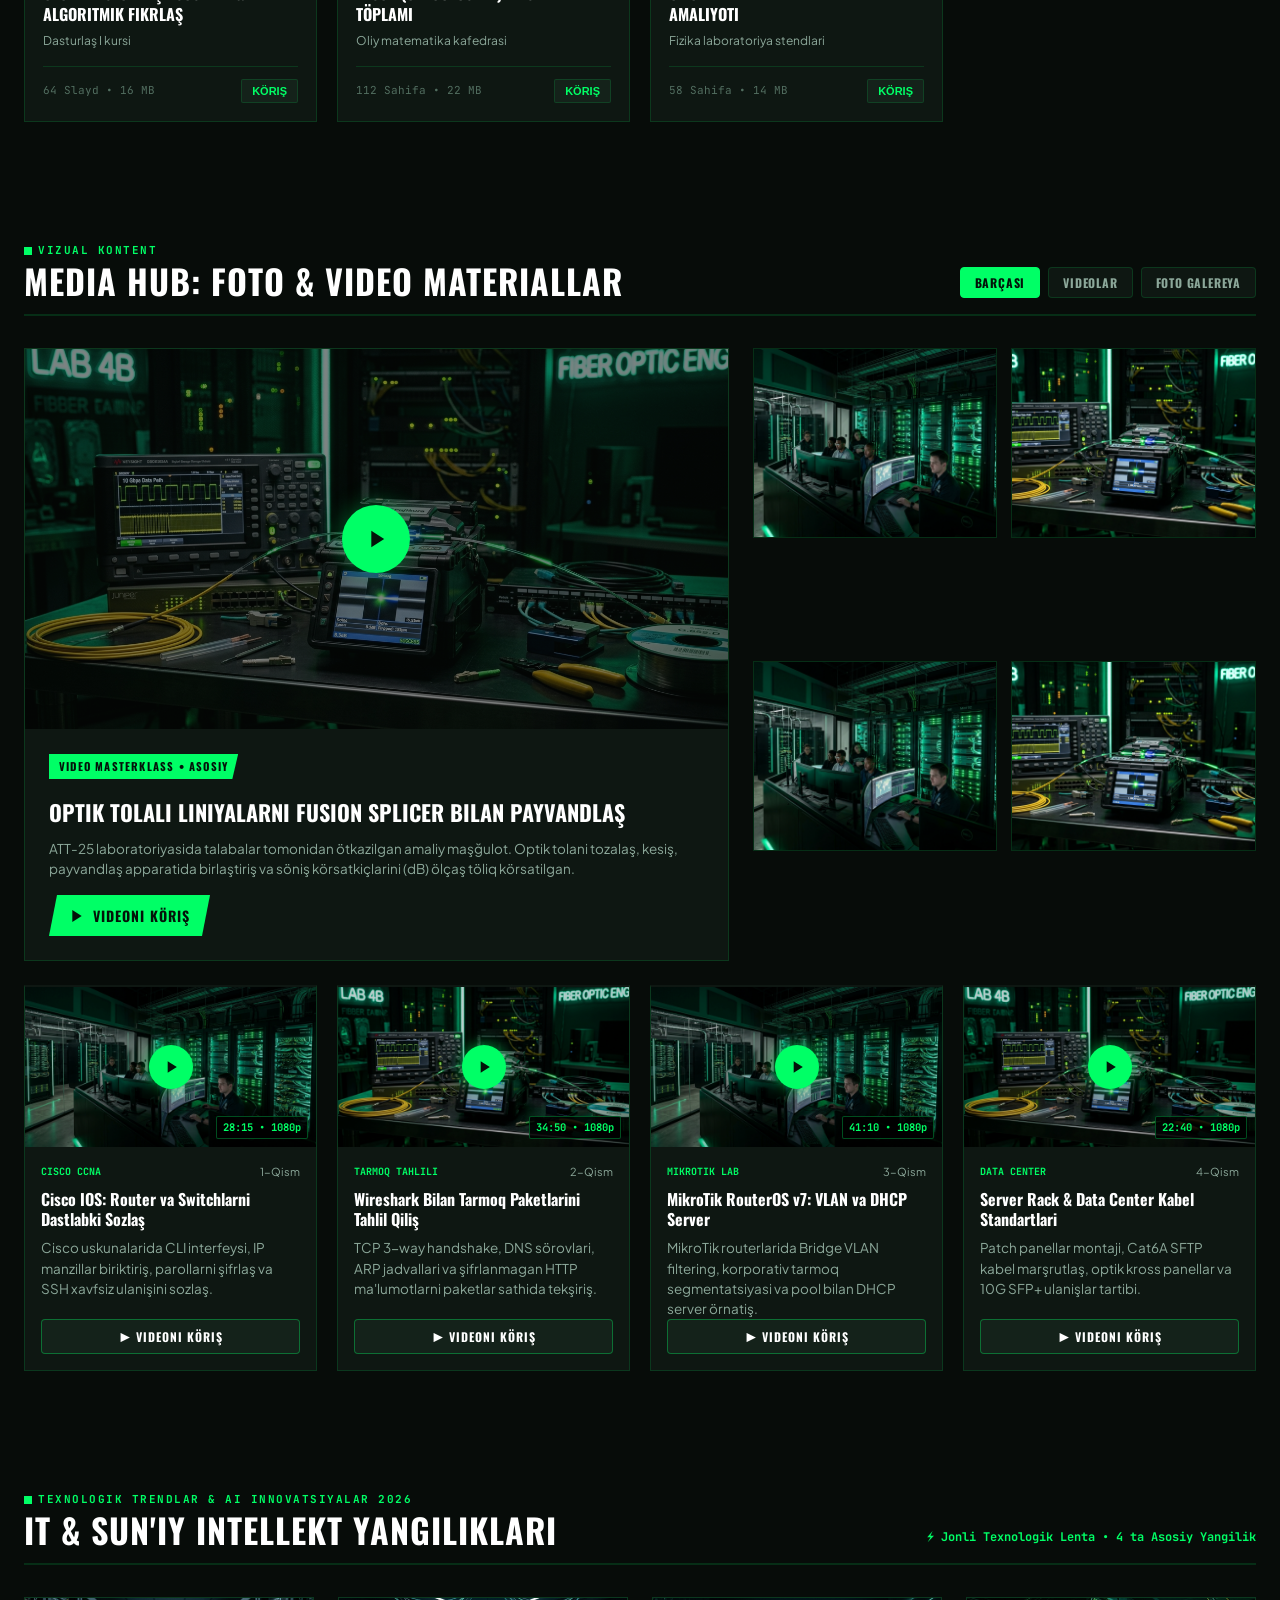
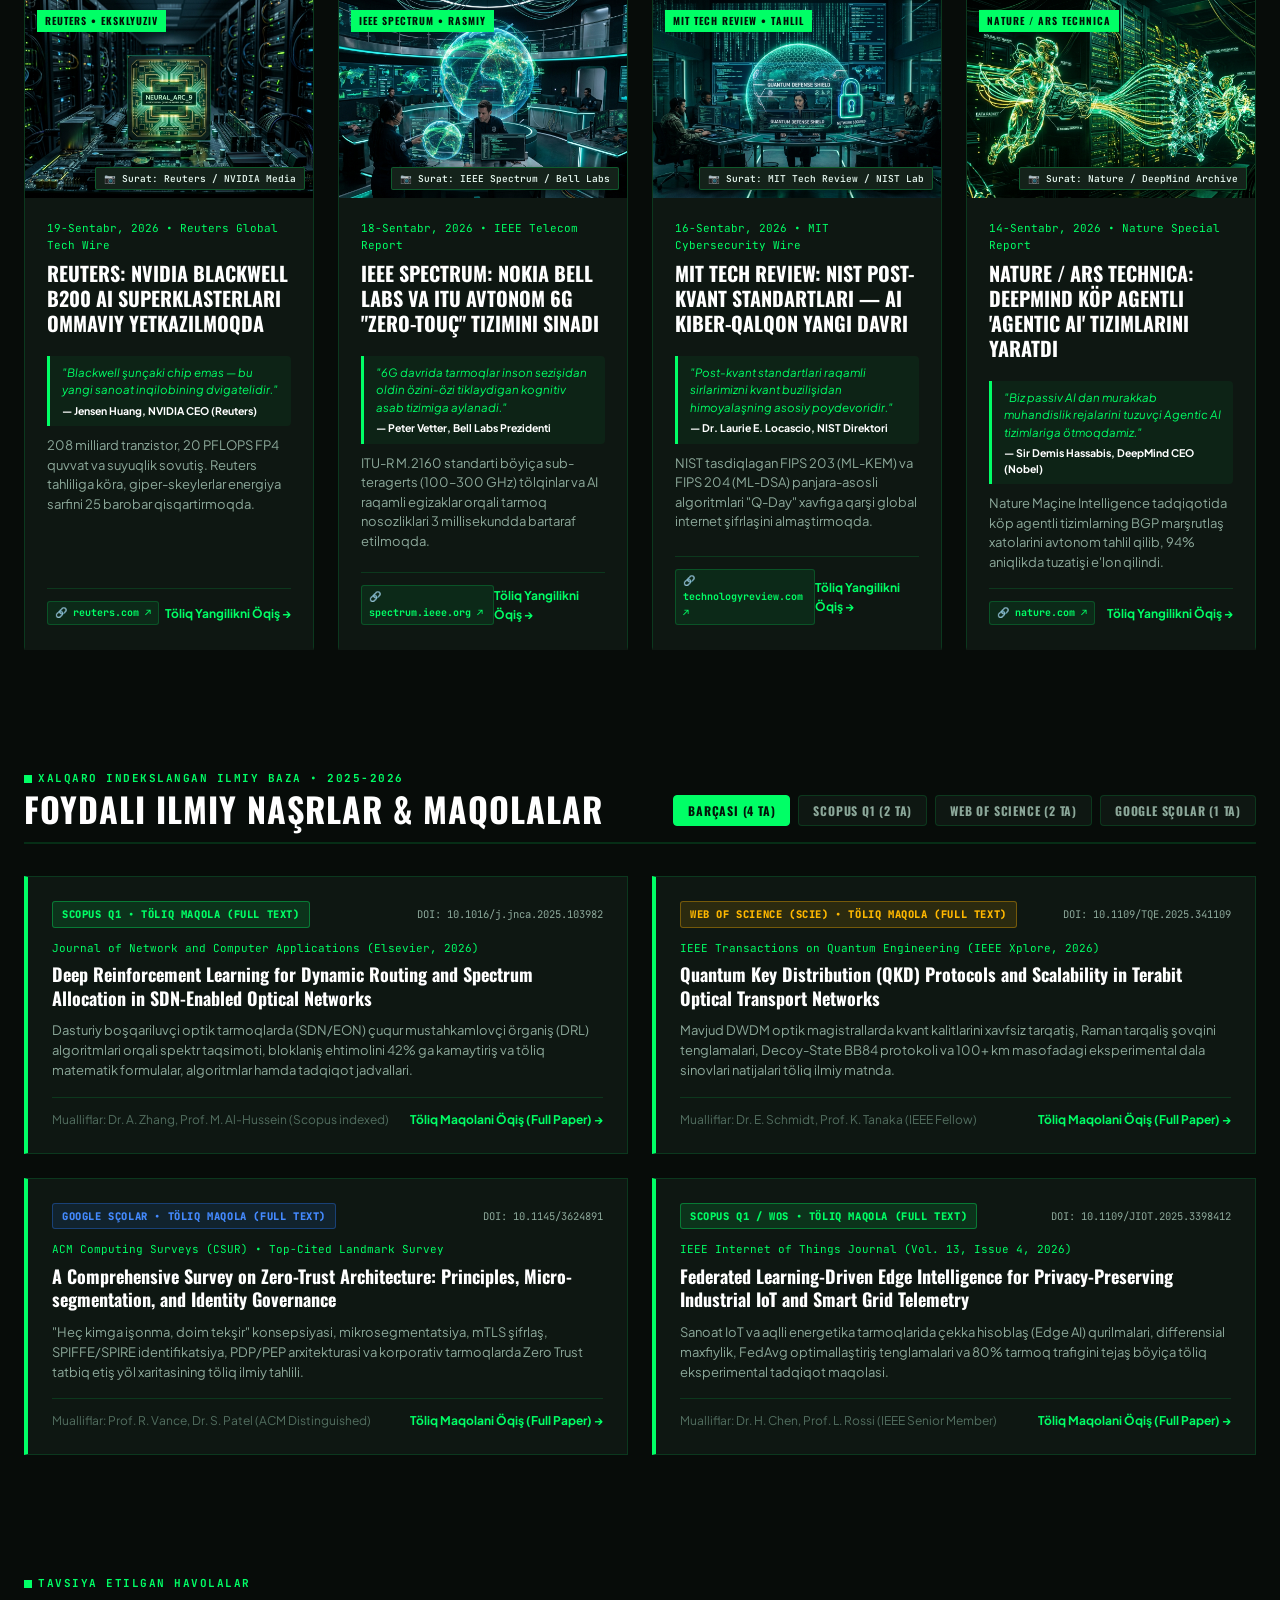
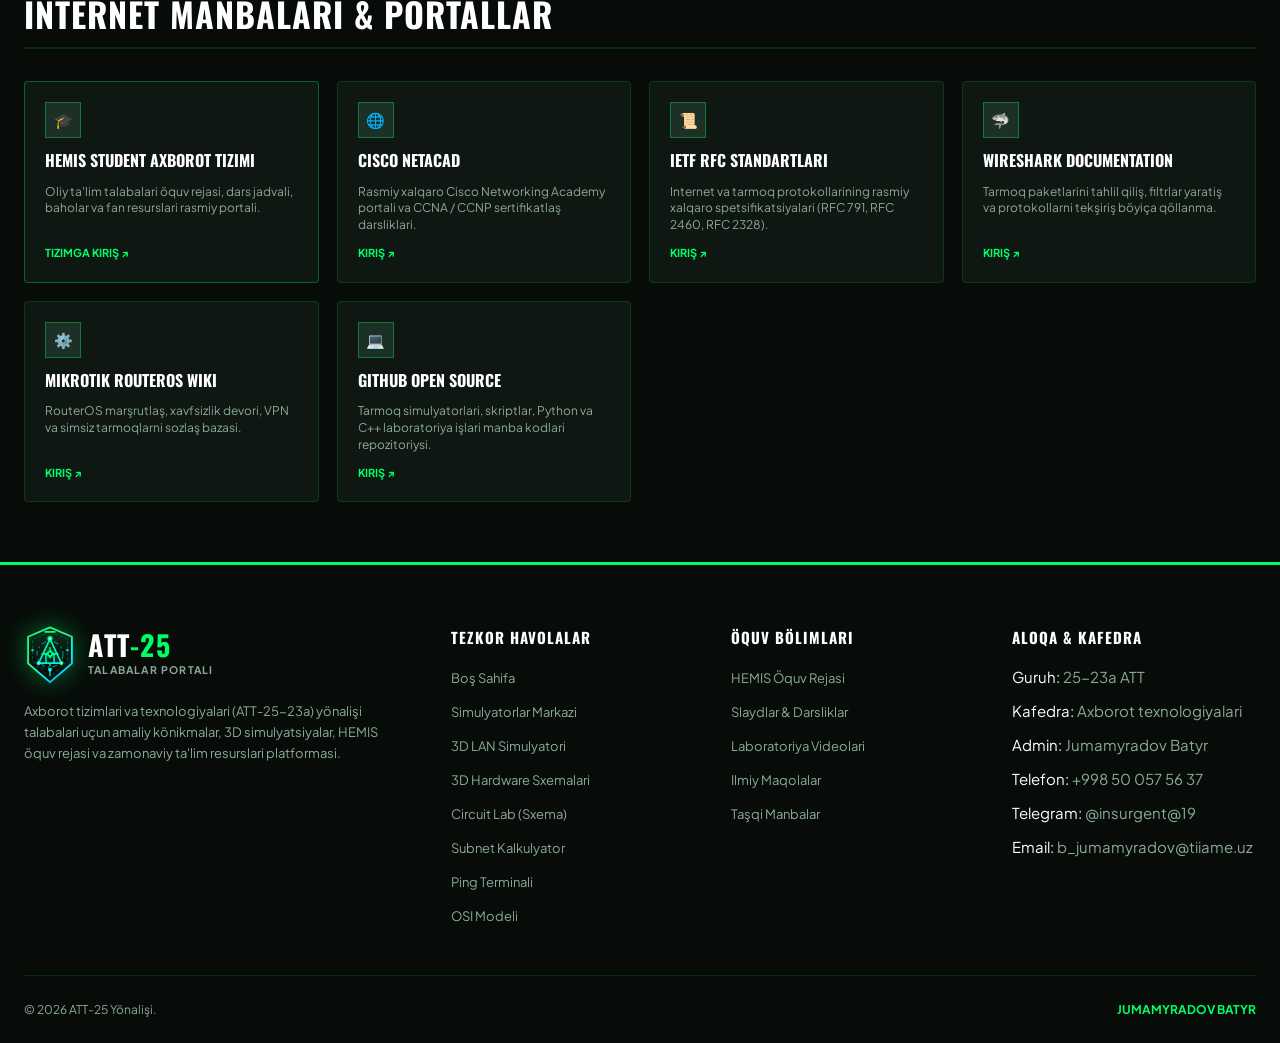
==== commit 48cd6835: "Smart Grid olib tashlandi va loyiha to'liq yangi o'zbek alifbosiga o'tkazildi" ====
--- a/index.html
+++ b/index.html
@@ -17,7 +17,8 @@
 
   <link rel="stylesheet" href="assets/css/style.css">
   <link rel="icon" type="image/svg+xml" href="assets/images/att25-logo.svg">
-  <meta name="theme-color" content="#070C09" id="themeMetaColor">
+  <!-- PDF.js: Slaydlar va Taqdimotlarni sahifama-sahifa ko'rsatish dvigateli -->
+  <script src="https://cdnjs.cloudflare.com/ajax/libs/pdf.js/3.11.174/pdf.min.js"></script>
 
   <!-- Zero-FOUC Instant Theme & Accessibility Loader -->
   <script>
@@ -54,7 +55,7 @@
         <span class="utility-tag-item">Semestr: <b>Kuzgi 2026</b></span>
       </div>
       <div class="utility-actions">
-        <button class="utility-btn" id="openSearchBtn" title="Portal bo‘ylab qidirish (Ctrl+K)">
+        <button class="utility-btn" id="openSearchBtn" title="Portal böylab qidiriş (Ctrl+K)">
           <svg viewBox="0 0 24 24" width="12" height="12" stroke="currentColor" fill="none" stroke-width="2">
             <circle cx="11" cy="11" r="8" />
             <line x1="21" y1="21" x2="16.65" y2="16.65" />
@@ -159,7 +160,7 @@
       <!-- Primary Navigation (Streamlined to 1 row) -->
       <nav class="main-nav" id="mainNav">
         <ul class="nav-list">
-          <li class="nav-item"><a href="#bosh-sahifa" class="nav-link active">Bosh Sahifa</a></li>
+          <li class="nav-item"><a href="#bosh-sahifa" class="nav-link active">Boş Sahifa</a></li>
           <li class="nav-item">
             <a href="simulyatorlar/index.html" class="nav-link">
               Simulyatorlar
@@ -190,7 +191,7 @@
 
       <!-- Header Single Sleek CTA -->
       <div class="header-actions">
-        <a href="simulyatorlar/index.html" class="btn-arsenal-primary" title="Yagona Simulyatorlar Markaziga kirish"
+        <a href="simulyatorlar/index.html" class="btn-arsenal-primary" title="Yagona Simulyatorlar Markaziga kiriş"
           style="padding: 8px 14px; font-size: 12.5px; gap: 6px;">
           <svg viewBox="0 0 24 24" width="14" height="14" fill="currentColor">
             <path d="M5 3l14 9-14 9V3z" />
@@ -226,7 +227,7 @@
           </div>
           <h2 class="hero-title">3D Interaktiv LAN & Topologiya Simulyatori</h2>
           <p class="hero-desc">
-            Uch o‘lchamli fazoda router, modem, server va kompyuterlarni real vaqtda joylashtiring, kabellarni ulang va
+            Uç ölçamli fazoda router, modem, server va kompyuterlarni real vaqtda joylaştiring, kabellarni ulang va
             axborot paketlarining rangli trafigini kuzating.
           </p>
 
@@ -241,13 +242,13 @@
             </div>
             <div class="stat-pill">
               <span class="stat-pill-val">ETHERNET / WI-FI</span>
-              <span class="stat-pill-lbl">Gibrid Ulanish</span>
+              <span class="stat-pill-lbl">Gibrid Ulaniş</span>
             </div>
           </div>
 
           <div class="hero-actions-group">
             <a href="simulyatorlar/index.html" class="btn-arsenal-primary">
-              Simulyatorlar Markaziga Kirish
+              Simulyatorlar Markaziga Kiriş
               <svg viewBox="0 0 24 24" width="16" height="16" fill="currentColor">
                 <path d="M5 3l14 9-14 9V3z" />
               </svg>
@@ -279,18 +280,17 @@
       <div class="sim-promo-left">
         <div class="sim-promo-tag">
           <span class="status-dot"></span>
-          YAGONA AMALIY BO‘LIM • 5-IN-1 LABORATORIYA
+          YAGONA AMALIY BÖLIM • 5-IN-1 LABORATORIYA
         </div>
         <h2 class="sim-promo-title">ATT-25 Simulyatorlar Markazi</h2>
         <p class="sim-promo-desc">
-          Barcha 3D tarmoq topologiyalari, kompyuter apparat sxemalari (CPU/VRM/DDR5/ALU), IP Subnet kalkulyatori, jonli
-          Ping terminali va OSI 7 qatlamli model bitta yagona interaktiv bo‘limda jamlandi.
+          Barça 3D tarmoq topologiyalari, kompyuter apparat sxemalari (CPU/VRM/DDR5/ALU), IP Subnet kalkulyatori, jonli
+          Ping terminali va OSI 7 qatlamli model bitta yagona interaktiv bölimda jamlandi.
         </p>
         <div class="sim-promo-chips">
           <a href="simulyatorlar/index.html#lan3d" class="promo-chip">🌐 3D LAN Topologiya</a>
           <a href="simulyatorlar/index.html#hardware3d" class="promo-chip">⚡ 3D Hardware Sxemalari</a>
           <a href="simulyatorlar/index.html#circuit" class="promo-chip">📐 Circuit Lab</a>
-          <a href="simulyatorlar/index.html#powergrid" class="promo-chip">⚡ Smart Grid 3D</a>
           <a href="simulyatorlar/index.html#subnet" class="promo-chip">🔢 IP Subnet Kalkulyator</a>
           <a href="simulyatorlar/index.html#ping" class="promo-chip">💻 Jonli Ping Terminali</a>
           <a href="simulyatorlar/index.html#osi" class="promo-chip">📶 OSI 7 Modeli</a>
@@ -301,7 +301,7 @@
           <svg viewBox="0 0 24 24" width="18" height="18" fill="currentColor">
             <polygon points="5 3 19 12 5 21 5 3" />
           </svg>
-          Simulyatorlar Markaziga Kirish ↗
+          Simulyatorlar Markaziga Kiriş ↗
         </a>
       </div>
     </div>
@@ -316,14 +316,14 @@
       <div class="sim-promo-left">
         <div class="sim-promo-tag" style="color: #6EE7B7; border-color: rgba(16,185,129,0.4);">
           <span class="status-dot" style="background: #10B981; box-shadow: 0 0 8px #10B981;"></span>
-          YANGI BO‘LIM • SUN'IY INTELLEKT ILG'OR MAYDONI
+          YANGI BÖLIM • SUN'IY INTELLEKT ILĞOR MAYDONI
         </div>
         <h2 class="sim-promo-title" style="color: #F8FAFC;">
           🤖 AI Doska — Interaktiv Aqlli Maydon
         </h2>
         <p class="sim-promo-desc">
-          Cheksiz vektorli doska, erkin qalam va geometrik shakllar, rangli stikerlar, tarmoq qurilmalari sxemalari
-          hamda Sun'iy Intellekt (AI) yordamchisi. Birgina buyruq (prompt) bilan professional diagramma va aqliy hujum
+          Çeksiz vektorli doska, erkin qalam va geometrik şakllar, rangli stikerlar, tarmoq qurilmalari sxemalari
+          hamda Sun'iy Intellekt (AI) yordamçisi. Birgina buyruq (prompt) bilan professional diagramma va aqliy hujum
           (mindmap) generatsiya qiling!
         </p>
         <div class="sim-promo-chips">
@@ -342,7 +342,7 @@
             <path
               d="M12 2L14.39 8.26L21 9.27L16.24 13.97L17.5 20.5L12 17.27L6.5 20.5L7.76 13.97L3 9.27L9.61 8.26L12 2Z" />
           </svg>
-          AI Doskaga O‘tish ↗
+          AI Doskaga Ötiş ↗
         </a>
       </div>
     </div>
@@ -354,15 +354,15 @@
   <section class="section-container" id="oquv-dasturi">
     <div class="section-header">
       <div class="section-title-wrap">
-        <span class="section-pretitle">HEMIS Akademik O‘quv Rejasi • ATT-25-23a</span>
-        <h2 class="section-title">O‘quv Dasturi & Fan Modullari</h2>
+        <span class="section-pretitle">HEMIS Akademik Öquv Rejasi • ATT-25-23a</span>
+        <h2 class="section-title">Öquv Dasturi & Fan Modullari</h2>
       </div>
       <div class="section-filters" id="curriculumFilters">
         <button class="filter-btn" data-semester="1">1-Semestr (6 ta)</button>
         <button class="filter-btn" data-semester="2">2-Semestr (7 ta)</button>
         <button class="filter-btn active" data-semester="3">3-Semestr (6 ta • Faol)</button>
         <button class="filter-btn" data-semester="4">4-Semestr (7 ta)</button>
-        <button class="filter-btn" data-semester="all">Barchasi (26 ta fan)</button>
+        <button class="filter-btn" data-semester="all">Barçasi (26 ta fan)</button>
       </div>
     </div>
 
@@ -402,13 +402,13 @@
           <span class="doc-badge-type">3-Semestr • 6.0 Kredit</span>
           <span style="font-size:11px; color:var(--brand-primary); font-family:var(--font-mono);">Majburiy</span>
         </div>
-        <h3 class="module-title">CHIZIQLI ALGEBRA</h3>
-        <p class="module-desc">Matritsalar algebrasi, chiziqli fazolar, determinantlar va chiziqli operatorlar
+        <h3 class="module-title">ÇIZIQLI ALGEBRA</h3>
+        <p class="module-desc">Matritsalar algebrasi, çiziqli fazolar, determinantlar va çiziqli operatorlar
           nazariyasi.</p>
         <ul class="module-topics-list">
           <li>Matritsalar va ular ustida amallar, determinantlar</li>
-          <li>Chiziqli tenglamalar sistemalari (Gauss, Kramer)</li>
-          <li>Vektor fazolari, chiziqli bog‘liqlik va bazis</li>
+          <li>Çiziqli tenglamalar sistemalari (Gauss, Kramer)</li>
+          <li>Vektor fazolari, çiziqli boğliqlik va bazis</li>
           <li>Xos qiymatlar, xos vektorlar va kvadratik formalar</li>
         </ul>
         <div class="module-meta-row">
@@ -426,12 +426,12 @@
         </div>
         <h3 class="module-title">MA'LUMOTLAR BAZASI</h3>
         <p class="module-desc">Relyatsion ma'lumotlar bazasi arxitekturasi, SQL tili, normalizatsiya va tranzaksiyalar
-          boshqaruvi.</p>
-        <ul class="module-topics-list">
-          <li>Relyatsion model va ER-diagrammalar (ERD) loyihalash</li>
-          <li>SQL: DDL, DML so‘rovlari, JOIN va subquery'lar</li>
-          <li>Ma'lumotlar bazasini normalizatsiya qilish (1NF - BCNF)</li>
-          <li>ACID tranzaksiyalari, indekslash va PostgreSQL amaliyoti</li>
+          boşqaruvi.</p>
+        <ul class="module-topics-list">
+          <li>Relyatsion model va ER-diagrammalar (ERD) loyihalaş</li>
+          <li>SQL: DDL, DML sörovlari, JOIN va subquery'lar</li>
+          <li>Ma'lumotlar bazasini normalizatsiya qiliş (1NF - BCNF)</li>
+          <li>ACID tranzaksiyalari, indekslaş va PostgreSQL amaliyoti</li>
         </ul>
         <div class="module-meta-row">
           <span>Hajmi: <b class="module-hours">180 Soat</b></span>
@@ -447,11 +447,11 @@
           <span style="font-size:11px; color:var(--brand-primary); font-family:var(--font-mono);">Majburiy</span>
         </div>
         <h3 class="module-title">ELEKTRONIKA VA SXEMALAR</h3>
-        <p class="module-desc">Yarim o‘tkazgichli asboblar, tranzistorlar, mantiqiy darvozalar va raqamli mikrosxemalar
+        <p class="module-desc">Yarim ötkazgiçli asboblar, tranzistorlar, mantiqiy darvozalar va raqamli mikrosxemalar
           asoslari.</p>
         <ul class="module-topics-list">
           <li>Diodlar, bipolyar va maydoniy tranzistorlar (MOSFET)</li>
-          <li>Operatsion kuchaytirgichlar va analog signal filtrlari</li>
+          <li>Operatsion kuçaytirgiçlar va analog signal filtrlari</li>
           <li>Mantiqiy elementlar (AND, OR, NOT, XOR) va algebrasi</li>
           <li>Kombinatsion va ketma-ket sxemalar (Trigger, Registr)</li>
         </ul>
@@ -469,13 +469,13 @@
           <span style="font-size:11px; color:var(--brand-primary); font-family:var(--font-mono);">Majburiy</span>
         </div>
         <h3 class="module-title">DISKRET TUZILMALAR</h3>
-        <p class="module-desc">To‘plamlar, matematik mantiq, kombinatorika, graf nazariyasi va tarmoq topologiyalari
+        <p class="module-desc">Töplamlar, matematik mantiq, kombinatorika, graf nazariyasi va tarmoq topologiyalari
           modellari.</p>
         <ul class="module-topics-list">
-          <li>To‘plamlar nazariyasi, relatsiyalar va funksiyalar</li>
+          <li>Töplamlar nazariyasi, relatsiyalar va funksiyalar</li>
           <li>Predikatlar hisobi va Bul algebrasi mantiqiy qonunlari</li>
-          <li>Graf nazariyasi: yo‘llar, sikllar, daraxtlar va marshrutlash</li>
-          <li>Kombinatorika, rekurrent munosabatlar va chekli avtomatlar</li>
+          <li>Graf nazariyasi: yöllar, sikllar, daraxtlar va marşrutlaş</li>
+          <li>Kombinatorika, rekurrent munosabatlar va çekli avtomatlar</li>
         </ul>
         <div class="module-meta-row">
           <span>Hajmi: <b class="module-hours">180 Soat</b></span>
@@ -491,13 +491,13 @@
           <span style="font-size:11px; color:var(--brand-primary); font-family:var(--font-mono);">Majburiy</span>
         </div>
         <h3 class="module-title">KOMPYUTER TARMOQLARI</h3>
-        <p class="module-desc">OSI va TCP/IP modellari, Ethernet, IP subnetting, VLAN hamda marshrutlash protokollari
+        <p class="module-desc">OSI va TCP/IP modellari, Ethernet, IP subnetting, VLAN hamda marşrutlaş protokollari
           amaliyoti.</p>
         <ul class="module-topics-list">
           <li>OSI 7 qatlamli model va TCP/IP protokollar steki</li>
-          <li>IPv4/IPv6 manzillash, Subnetting va VLSM hisoblash</li>
+          <li>IPv4/IPv6 manzillaş, Subnetting va VLSM hisoblaş</li>
           <li>L2 kommutatsiya: VLAN, Trunk (802.1Q) va STP protokoli</li>
-          <li>Statik va dinamik marshrutlash (OSPF, RIP, BGP asoslari)</li>
+          <li>Statik va dinamik marşrutlaş (OSPF, RIP, BGP asoslari)</li>
         </ul>
         <div class="module-meta-row">
           <span>Hajmi: <b class="module-hours">180 Soat</b></span>
@@ -513,13 +513,13 @@
           <span style="font-size:11px; color:var(--accent-gold); font-family:var(--font-mono);">Majburiy</span>
         </div>
         <h3 class="module-title">KELAJAK SOATI</h3>
-        <p class="module-desc">Zamonaviy AKT tendensiyalari, kasbiy rivojlanish, soft skills va sohaviy loyihalarni
-          boshqarish.</p>
+        <p class="module-desc">Zamonaviy AKT tendensiyalari, kasbiy rivojlaniş, soft skills va sohaviy loyihalarni
+          boşqariş.</p>
         <ul class="module-topics-list">
           <li>AKT sohasidagi global trendlar va sun'iy intellekt</li>
-          <li>Rezyume (CV), portfolio tayyorlash va muhandislik etikasi</li>
-          <li>Jamoaviy loyihalarni boshqarish va taqdimot mahorati</li>
-          <li>Karyera rejalashtirish va xalqaro sertifikatlash (CCNA, LPIC)</li>
+          <li>Rezyume (CV), portfolio tayyorlaş va muhandislik etikasi</li>
+          <li>Jamoaviy loyihalarni boşqariş va taqdimot mahorati</li>
+          <li>Karyera rejalaştiriş va xalqaro sertifikatlaş (CCNA, LPIC)</li>
         </ul>
         <div class="module-meta-row">
           <span>Hajmi: <b class="module-hours">30 Soat</b></span>
@@ -536,13 +536,13 @@
           <span style="font-size:11px; color:var(--brand-primary); font-family:var(--font-mono);">Majburiy</span>
         </div>
         <h3 class="module-title">KIBERXAVFSIZLIK ASOSLARI</h3>
-        <p class="module-desc">Tarmoq xavfsizligi arxitekturasi, kriptografiya, zaifliklarni tahlil qilish va himoyalash
+        <p class="module-desc">Tarmoq xavfsizligi arxitekturasi, kriptografiya, zaifliklarni tahlil qiliş va himoyalaş
           vositalari.</p>
         <ul class="module-topics-list">
           <li>Axborot xavfsizligi triadasi (CIA) va tahdidlar tahlili</li>
-          <li>Simmetrik va asimmetrik shifrlash (AES, RSA, ECC)</li>
+          <li>Simmetrik va asimmetrik şifrlaş (AES, RSA, ECC)</li>
           <li>Next-Gen Firewall, IDS/IPS va xavfsizlik devorlari</li>
-          <li>Tarmoq auditi, penetratsion testlash va Wireshark tahlili</li>
+          <li>Tarmoq auditi, penetratsion testlaş va Wireshark tahlili</li>
         </ul>
         <div class="module-meta-row">
           <span>Hajmi: <b class="module-hours">180 Soat</b></span>
@@ -558,13 +558,13 @@
           <span style="font-size:11px; color:var(--brand-primary); font-family:var(--font-mono);">Majburiy</span>
         </div>
         <h3 class="module-title">SUN'IY INTELLEKT ASOSLARI</h3>
-        <p class="module-desc">Mashinali o‘rganish algoritmlari, neyron tarmoqlar va intellektual tizimlarni tarmoqlarga
-          tatbiq etish.</p>
+        <p class="module-desc">Maşinali örganiş algoritmlari, neyron tarmoqlar va intellektual tizimlarni tarmoqlarga
+          tatbiq etiş.</p>
         <ul class="module-topics-list">
           <li>Intellektual agentlar va qidiruv algoritmlari</li>
-          <li>Mashinali o‘rganish: Chiziqli regressiya va klassifikatsiya</li>
-          <li>Sun'iy neyron to‘rlari (ANN) va chuqur o‘rganish (DL)</li>
-          <li>Tarmoq anomaliyalarini AI orqali aniqlash tizimlari</li>
+          <li>Maşinali örganiş: Çiziqli regressiya va klassifikatsiya</li>
+          <li>Sun'iy neyron törlari (ANN) va çuqur örganiş (DL)</li>
+          <li>Tarmoq anomaliyalarini AI orqali aniqlaş tizimlari</li>
         </ul>
         <div class="module-meta-row">
           <span>Hajmi: <b class="module-hours">180 Soat</b></span>
@@ -581,12 +581,12 @@
         </div>
         <h3 class="module-title">EHTIMOLLIK VA STATISTIKA</h3>
         <p class="module-desc">Tasodifiy miqdorlar, taqsimot qonunlari, matematik statistika va tarmoq trafigini
-          modellashtirish.</p>
-        <ul class="module-topics-list">
-          <li>Ehtimollikning asosiy teoremalari va shartli ehtimollik</li>
+          modellaştiriş.</p>
+        <ul class="module-topics-list">
+          <li>Ehtimollikning asosiy teoremalari va şartli ehtimollik</li>
           <li>Diskret va uzluksiz tasodifiy miqdorlar taqsimotlari</li>
           <li>Katta sonlar qonuni va markaziy limit teorema</li>
-          <li>Gipotezalarni tekshirish va ma'lumotlar tahlili</li>
+          <li>Gipotezalarni tekşiriş va ma'lumotlar tahlili</li>
         </ul>
         <div class="module-meta-row">
           <span>Hajmi: <b class="module-hours">180 Soat</b></span>
@@ -603,12 +603,12 @@
         </div>
         <h3 class="module-title">DIFFERENSIAL TENGLAMALAR</h3>
         <p class="module-desc">Oddiy va xususiy hosilali differensial tenglamalar hamda ularni fizik jarayonlarda
-          qo‘llash.</p>
-        <ul class="module-topics-list">
-          <li>1-tartibli differensial tenglamalar va integrallash usullari</li>
-          <li>Yuqori tartibli o‘zgarmas koeffitsiyentli tenglamalar</li>
+          qöllaş.</p>
+        <ul class="module-topics-list">
+          <li>1-tartibli differensial tenglamalar va integrallaş usullari</li>
+          <li>Yuqori tartibli özgarmas koeffitsiyentli tenglamalar</li>
           <li>Differensial tenglamalar sistemalari va barqarorlik nazariyasi</li>
-          <li>Laplas almashtirishlari va to‘lqin tenglamalari</li>
+          <li>Laplas almaştirişlari va tölqin tenglamalari</li>
         </ul>
         <div class="module-meta-row">
           <span>Hajmi: <b class="module-hours">180 Soat</b></span>
@@ -624,13 +624,13 @@
           <span style="font-size:11px; color:var(--accent-cyan); font-family:var(--font-mono);">Tanlov</span>
         </div>
         <h3 class="module-title">DATA SCIENCE</h3>
-        <p class="module-desc">Katta hajmdagi ma'lumotlarni yig‘ish, tozalash, vizualizatsiya qilish va statistik tahlil
+        <p class="module-desc">Katta hajmdagi ma'lumotlarni yiğiş, tozalaş, vizualizatsiya qiliş va statistik tahlil
           modellari.</p>
         <ul class="module-topics-list">
-          <li>Python: NumPy, Pandas va ma'lumotlarni tozalash</li>
+          <li>Python: NumPy, Pandas va ma'lumotlarni tozalaş</li>
           <li>Exploratory Data Analysis (EDA) va vizualizatsiya (Matplotlib)</li>
-          <li>Katta ma'lumotlar oqimini qayta ishlash metodlari</li>
-          <li>Bashoratli modellar qurish va Scikit-Learn amaliyoti</li>
+          <li>Katta ma'lumotlar oqimini qayta işlaş metodlari</li>
+          <li>Başoratli modellar quriş va Scikit-Learn amaliyoti</li>
         </ul>
         <div class="module-meta-row">
           <span>Hajmi: <b class="module-hours">180 Soat</b></span>
@@ -646,13 +646,13 @@
           <span style="font-size:11px; color:var(--accent-cyan); font-family:var(--font-mono);">Tanlov</span>
         </div>
         <h3 class="module-title">KASBIY PEDAGOGIKA</h3>
-        <p class="module-desc">Muhandislik va axborot texnologiyalari fanlarini o‘qitish metodikasi hamda ta'lim
+        <p class="module-desc">Muhandislik va axborot texnologiyalari fanlarini öqitiş metodikasi hamda ta'lim
           psixologiyasi.</p>
         <ul class="module-topics-list">
           <li>Zamonaviy pedagogik texnologiyalar va interaktiv uslublar</li>
-          <li>AKT fanlari bo‘yicha dars ishlanmasi va silabus tuzish</li>
-          <li>Talabalar bilimini baholash va testologiya asoslari</li>
-          <li>Raqamli ta'lim muhiti va masofaviy o‘qitish vositalari</li>
+          <li>AKT fanlari böyiça dars işlanmasi va silabus tuziş</li>
+          <li>Talabalar bilimini baholaş va testologiya asoslari</li>
+          <li>Raqamli ta'lim muhiti va masofaviy öqitiş vositalari</li>
         </ul>
         <div class="module-meta-row">
           <span>Hajmi: <b class="module-hours">180 Soat</b></span>
@@ -668,14 +668,14 @@
           <span class="doc-badge-type">1-Semestr • 4.0 Kredit</span>
           <span style="font-size:11px; color:var(--brand-primary); font-family:var(--font-mono);">Majburiy</span>
         </div>
-        <h3 class="module-title">O‘ZBEKISTONNING ENG YANGI TARIXI</h3>
-        <p class="module-desc">Mustaqillik yillarida O‘zbekiston davlatchiligining shakllanishi, ijtimoiy-iqtisodiy va
-          madaniy taraqqiyot bosqichlari.</p>
+        <h3 class="module-title">ÖZBEKISTONNING ENG YANGI TARIXI</h3>
+        <p class="module-desc">Mustaqillik yillarida Özbekiston davlatçiligining şakllanişi, ijtimoiy-iqtisodiy va
+          madaniy taraqqiyot bosqiçlari.</p>
         <ul class="module-topics-list">
           <li>Mustaqillik arafasidagi ijtimoiy-siyosiy jarayonlar</li>
-          <li>Yangi O‘zbekiston taraqqiyot strategiyasi va islohotlar</li>
-          <li>Bozor iqtisodiyoti va xususiy mulkchilikning rivojlanishi</li>
-          <li>O‘zbekistonning xalqaro maydondagi nufuzi va integratsiyasi</li>
+          <li>Yangi Özbekiston taraqqiyot strategiyasi va islohotlar</li>
+          <li>Bozor iqtisodiyoti va xususiy mulkçilikning rivojlanişi</li>
+          <li>Özbekistonning xalqaro maydondagi nufuzi va integratsiyasi</li>
         </ul>
         <div class="module-meta-row">
           <span>Hajmi: <b class="module-hours">120 Soat</b></span>
@@ -691,8 +691,8 @@
           <span style="font-size:11px; color:var(--brand-primary); font-family:var(--font-mono);">Majburiy</span>
         </div>
         <h3 class="module-title">INGLIZ TILI I</h3>
-        <p class="module-desc">Umumiy va sohaviy ingliz tili grammatikasi, texnik matnlarni o‘qish, tushunish va muloqot
-          ko‘nikmalari.</p>
+        <p class="module-desc">Umumiy va sohaviy ingliz tili grammatikasi, texnik matnlarni öqiş, tuşuniş va muloqot
+          könikmalari.</p>
         <ul class="module-topics-list">
           <li>Grammar in Use: Tenses, Passive Voice & Conditionals</li>
           <li>Reading Comprehension of IT and Technical Articles</li>
@@ -713,12 +713,12 @@
           <span style="font-size:11px; color:var(--brand-primary); font-family:var(--font-mono);">Majburiy</span>
         </div>
         <h3 class="module-title">HISOB (CALCULUS) I</h3>
-        <p class="module-desc">Bir o‘zgaruvchili funksiyalar differensial va integral hisobi, limitlar va qatorlar
+        <p class="module-desc">Bir özgaruvçili funksiyalar differensial va integral hisobi, limitlar va qatorlar
           nazariyasi.</p>
         <ul class="module-topics-list">
           <li>Ketma-ketliklar va funksiyalar limiti, uzluksizlik</li>
           <li>Hosilalar va differensiallar, Teylor formulasi</li>
-          <li>Aniq va noaniq integrallar, integrallash usullari</li>
+          <li>Aniq va noaniq integrallar, integrallaş usullari</li>
           <li>Hosilaning geometrik, fizik va tarmoq tatbiqlari</li>
         </ul>
         <div class="module-meta-row">
@@ -735,12 +735,12 @@
           <span style="font-size:11px; color:var(--brand-primary); font-family:var(--font-mono);">Majburiy</span>
         </div>
         <h3 class="module-title">FIZIKA I (MEXANIKA VA TERMODINAMIKA)</h3>
-        <p class="module-desc">Klassik mexanika, molekulyar fizika, termodinamika va to‘lqinlar harakati qonunlari.</p>
+        <p class="module-desc">Klassik mexanika, molekulyar fizika, termodinamika va tölqinlar harakati qonunlari.</p>
         <ul class="module-topics-list">
           <li>Kinematika va dinamika qonunlari (Nyuton mexanikasi)</li>
-          <li>Saqlanish qonunlari (energiya, impuls, harakat miqdori)</li>
+          <li>Saqlaniş qonunlari (energiya, impuls, harakat miqdori)</li>
           <li>Termodinamika asoslari va ideal gaz qonuniyatlari</li>
-          <li>Mexanik tebranishlar va to‘lqinlar tarqalishi</li>
+          <li>Mexanik tebranişlar va tölqinlar tarqalişi</li>
         </ul>
         <div class="module-meta-row">
           <span>Hajmi: <b class="module-hours">180 Soat</b></span>
@@ -755,14 +755,14 @@
           <span class="doc-badge-type">1-Semestr • 6.0 Kredit</span>
           <span style="font-size:11px; color:var(--brand-primary); font-family:var(--font-mono);">Majburiy</span>
         </div>
-        <h3 class="module-title">DASTURLASH I</h3>
-        <p class="module-desc">Strukturali dasturlash asoslari, C/C++ tili sintaksisi, oqim boshqaruvi va funksiyalar.
+        <h3 class="module-title">DASTURLAŞ I</h3>
+        <p class="module-desc">Strukturali dasturlaş asoslari, C/C++ tili sintaksisi, oqim boşqaruvi va funksiyalar.
         </p>
         <ul class="module-topics-list">
-          <li>Ma'lumot turlari, o‘zgaruvchilar va arifmetik operatorlar</li>
-          <li>Shart va takrorlanish operatorlari (if, switch, for, while)</li>
-          <li>Massivlar, satrlar va ko‘rsatkichlar (pointers)</li>
-          <li>Funksiyalar, rekursiya va dinamik xotira boshqaruvi</li>
+          <li>Ma'lumot turlari, özgaruvçilar va arifmetik operatorlar</li>
+          <li>Şart va takrorlaniş operatorlari (if, switch, for, while)</li>
+          <li>Massivlar, satrlar va körsatkiçlar (pointers)</li>
+          <li>Funksiyalar, rekursiya va dinamik xotira boşqaruvi</li>
         </ul>
         <div class="module-meta-row">
           <span>Hajmi: <b class="module-hours">180 Soat</b></span>
@@ -778,13 +778,13 @@
           <span style="font-size:11px; color:var(--brand-primary); font-family:var(--font-mono);">Majburiy</span>
         </div>
         <h3 class="module-title">AKADEMIK YOZUV</h3>
-        <p class="module-desc">Ilmiy matnlarni shakllantirish, annotatsiya, maqola va dissertatsiya yozish qoidalari
+        <p class="module-desc">Ilmiy matnlarni şakllantiriş, annotatsiya, maqola va dissertatsiya yoziş qoidalari
           hamda akademik etika.</p>
         <ul class="module-topics-list">
           <li>Ilmiy uslub va akademik maqola strukturalari (IMRAD)</li>
-          <li>Adabiyotlar tahlili va iqtibos keltirish qoidalari (APA, IEEE)</li>
-          <li>Ilmiy tezis, annotatsiya va xulosalar tayyorlash</li>
-          <li>Plagiatga qarshi kurash va akademik halollik tamoyillari</li>
+          <li>Adabiyotlar tahlili va iqtibos keltiriş qoidalari (APA, IEEE)</li>
+          <li>Ilmiy tezis, annotatsiya va xulosalar tayyorlaş</li>
+          <li>Plagiatga qarşi kuraş va akademik halollik tamoyillari</li>
         </ul>
         <div class="module-meta-row">
           <span>Hajmi: <b class="module-hours">120 Soat</b></span>
@@ -801,12 +801,12 @@
           <span style="font-size:11px; color:var(--brand-primary); font-family:var(--font-mono);">Majburiy</span>
         </div>
         <h3 class="module-title">HISOB (CALCULUS) II</h3>
-        <p class="module-desc">Ko‘p o‘zgaruvchili funksiyalar differensial hisobi, karrali va sirt integrallari,
+        <p class="module-desc">Köp özgaruvçili funksiyalar differensial hisobi, karrali va sirt integrallari,
           qatorlar nazariyasi.</p>
         <ul class="module-topics-list">
-          <li>Ko‘p o‘zgaruvchili funksiyalar va xususiy hosilalar</li>
-          <li>Karrali, egri chiziqli va sirt integrallari</li>
-          <li>Sonli va funksional qatorlar, yaqinlashish alomatlari</li>
+          <li>Köp özgaruvçili funksiyalar va xususiy hosilalar</li>
+          <li>Karrali, egri çiziqli va sirt integrallari</li>
+          <li>Sonli va funksional qatorlar, yaqinlaşiş alomatlari</li>
           <li>Vektor maydonlari, Grin va Gauss-Ostrogradskiy teoremalari</li>
         </ul>
         <div class="module-meta-row">
@@ -822,14 +822,14 @@
           <span class="doc-badge-type">2-Semestr • 4.0 Kredit</span>
           <span style="font-size:11px; color:var(--brand-primary); font-family:var(--font-mono);">Majburiy</span>
         </div>
-        <h3 class="module-title">DASTURLASH II (OOP)</h3>
-        <p class="module-desc">Ob'yektga yo‘naltirilgan dasturlash (OOP) tamoyillari, sinflar, polimorfizm va STL
+        <h3 class="module-title">DASTURLAŞ II (OOP)</h3>
+        <p class="module-desc">Ob'yektga yönaltirilgan dasturlaş (OOP) tamoyillari, sinflar, polimorfizm va STL
           kutubxonasi.</p>
         <ul class="module-topics-list">
           <li>Klasslar va ob'yektlar, konstruktor va destruktorlar</li>
-          <li>Inkapsulyatsiya, merosxo‘rlik (Inheritance) va polimorfizm</li>
-          <li>Fayllar bilan ishlash (I/O Streams) va istisnolar (Exceptions)</li>
-          <li>Standart shablonlar kutubxonasi (STL: vector, map, set, list)</li>
+          <li>Inkapsulyatsiya, merosxörlik (Inheritance) va polimorfizm</li>
+          <li>Fayllar bilan işlaş (I/O Streams) va istisnolar (Exceptions)</li>
+          <li>Standart şablonlar kutubxonasi (STL: vector, map, set, list)</li>
         </ul>
         <div class="module-meta-row">
           <span>Hajmi: <b class="module-hours">120 Soat</b></span>
@@ -845,13 +845,13 @@
           <span style="font-size:11px; color:var(--brand-primary); font-family:var(--font-mono);">Majburiy</span>
         </div>
         <h3 class="module-title">MA'LUMOTLAR TUZILMASI VA ALGORITMLAR</h3>
-        <p class="module-desc">Chiziqli va daraxtsimon ma'lumot tuzilmalari, qidirish, saralash algoritmlari va
+        <p class="module-desc">Çiziqli va daraxtsimon ma'lumot tuzilmalari, qidiriş, saralaş algoritmlari va
           asimptotik tahlil.</p>
         <ul class="module-topics-list">
-          <li>Stek, navbat (queue) va bog‘langan ro‘yxatlar (linked list)</li>
-          <li>Binar qidiruv daraxtlari (BST) va o‘zini muvozanatlovchi AVL daraxtlar</li>
-          <li>Tezkor saralash (QuickSort, MergeSort, HeapSort) algoritmlari</li>
-          <li>Algoritmlar murakkabligini tahlil qilish (Big-O notatsiyasi)</li>
+          <li>Stek, navbat (queue) va boğlangan röyxatlar (linked list)</li>
+          <li>Binar qidiruv daraxtlari (BST) va özini muvozanatlovçi AVL daraxtlar</li>
+          <li>Tezkor saralaş (QuickSort, MergeSort, HeapSort) algoritmlari</li>
+          <li>Algoritmlar murakkabligini tahlil qiliş (Big-O notatsiyasi)</li>
         </ul>
         <div class="module-meta-row">
           <span>Hajmi: <b class="module-hours">120 Soat</b></span>
@@ -867,12 +867,12 @@
           <span style="font-size:11px; color:var(--brand-primary); font-family:var(--font-mono);">Majburiy</span>
         </div>
         <h3 class="module-title">FALSAFA</h3>
-        <p class="module-desc">Falsafiy tafakkur taraqqiyoti, borliq va bilish nazariyalari hamda texnika va axborot
+        <p class="module-desc">Falsafiy tafakkur taraqqiyoti, borliq va biliş nazariyalari hamda texnika va axborot
           jamiyati falsafasi.</p>
         <ul class="module-topics-list">
-          <li>Falsafiy dunyoqarash va uning jamiyat taraqqiyotidagi o‘rni</li>
-          <li>Ontologiya va gnoseologiya: borliq va bilish qonuniyatlari</li>
-          <li>Falsafiy mantiq va ilmiy bilish metodologiyasi</li>
+          <li>Falsafiy dunyoqaraş va uning jamiyat taraqqiyotidagi örni</li>
+          <li>Ontologiya va gnoseologiya: borliq va biliş qonuniyatlari</li>
+          <li>Falsafiy mantiq va ilmiy biliş metodologiyasi</li>
           <li>Axborot jamiyati falsafasi va muhandislik etikasi</li>
         </ul>
         <div class="module-meta-row">
@@ -888,14 +888,14 @@
           <span class="doc-badge-type">2-Semestr • 4.0 Kredit</span>
           <span style="font-size:11px; color:var(--brand-primary); font-family:var(--font-mono);">Majburiy</span>
         </div>
-        <h3 class="module-title">DINSHUNOSLIK</h3>
-        <p class="module-desc">Jahon dinlari tarixi, bag‘rikenglik (tolerantlik) madaniyati, islom sivilizatsiyasi va
+        <h3 class="module-title">DINŞUNOSLIK</h3>
+        <p class="module-desc">Jahon dinlari tarixi, bağrikenglik (tolerantlik) madaniyati, islom sivilizatsiyasi va
           ma'naviy xavfsizlik.</p>
         <ul class="module-topics-list">
           <li>Jahon dinlari tarixi va ularning madaniy sivilizatsiyaga ta'siri</li>
           <li>Islom ta'limoti va Markaziy Osiyo mutafakkirlari merosi</li>
-          <li>Vijdon erkinligi va diniy bag‘rikenglik madaniyati</li>
-          <li>Diniy ekstremizm va buzg‘unchi g‘oyalarga qarshi immunitet</li>
+          <li>Vijdon erkinligi va diniy bağrikenglik madaniyati</li>
+          <li>Diniy ekstremizm va buzğunçi ğoyalarga qarşi immunitet</li>
         </ul>
         <div class="module-meta-row">
           <span>Hajmi: <b class="module-hours">120 Soat</b></span>
@@ -911,7 +911,7 @@
           <span style="font-size:11px; color:var(--brand-primary); font-family:var(--font-mono);">Majburiy</span>
         </div>
         <h3 class="module-title">XORIJIY TIL II (IT ENGLISH)</h3>
-        <p class="module-desc">AKT sohasi mutaxassislari uchun kasbiy ingliz tili, tarmoq hujjatlari va texnik muloqot.
+        <p class="module-desc">AKT sohasi mutaxassislari uçun kasbiy ingliz tili, tarmoq hujjatlari va texnik muloqot.
         </p>
         <ul class="module-topics-list">
           <li>Professional English for IT and Networking Specialists</li>
@@ -933,13 +933,13 @@
           <span style="font-size:11px; color:var(--brand-primary); font-family:var(--font-mono);">Majburiy</span>
         </div>
         <h3 class="module-title">FIZIKA II (ELEKTR VA MAGNETIZM)</h3>
-        <p class="module-desc">Elektrostatika, doimiy va o‘zgaruvchan tok, elektromagnit induksiya va Maksvell
+        <p class="module-desc">Elektrostatika, doimiy va özgaruvçan tok, elektromagnit induksiya va Maksvell
           tenglamalari.</p>
         <ul class="module-topics-list">
-          <li>Kulon qonuni, elektr maydon kuchlanganligi va potensiali</li>
+          <li>Kulon qonuni, elektr maydon kuçlanganligi va potensiali</li>
           <li>Doimiy elektr toki qonunlari (Om, Kirxgof qoidalari)</li>
           <li>Magnit maydon va Bio-Savar-Laplas qonunlari</li>
-          <li>Elektromagnit tebranishlar va to‘lqinlar (Maksvell)</li>
+          <li>Elektromagnit tebranişlar va tölqinlar (Maksvell)</li>
         </ul>
         <div class="module-meta-row">
           <span>Hajmi: <b class="module-hours">120 Soat</b></span>
@@ -958,13 +958,13 @@
     <div class="section-header">
       <div class="section-title-wrap">
         <span class="section-pretitle">Elektron Kutubxona</span>
-        <h2 class="section-title">Qo‘llanmali Taqdimotlar & Darsliklar</h2>
+        <h2 class="section-title">Qöllanmali Taqdimotlar & Darsliklar</h2>
       </div>
       <div class="section-filters" id="docsFilters">
-        <button class="filter-btn active" data-doc-type="all">Barchasi</button>
+        <button class="filter-btn active" data-doc-type="all">Barçasi</button>
         <button class="filter-btn" data-doc-type="presentation">Taqdimotlar</button>
         <button class="filter-btn" data-doc-type="lab">Laboratoriya</button>
-        <button class="filter-btn" data-doc-type="handbook">Qo‘llanmalar</button>
+        <button class="filter-btn" data-doc-type="handbook">Qöllanmalar</button>
       </div>
     </div>
 
@@ -997,11 +997,11 @@
           <div class="doc-icon-watermark">📊</div>
         </div>
         <div class="doc-body">
-          <h3 class="doc-title">OSPFv2 & OSPFv3 Marshrutlash Arxitekturasi</h3>
+          <h3 class="doc-title">OSPFv2 & OSPFv3 Marşrutlaş Arxitekturasi</h3>
           <span class="doc-author">Muallif: ATT-25 Kafedrasi</span>
           <div class="doc-footer">
             <span class="doc-pages">48 Slayd • 14 MB</span>
-            <button class="doc-btn">Ko‘rish</button>
+            <button class="doc-btn">Köriş</button>
           </div>
         </div>
       </div>
@@ -1014,10 +1014,10 @@
         </div>
         <div class="doc-body">
           <h3 class="doc-title">VLAN & Inter-VLAN Routing Amaliyoti</h3>
-          <span class="doc-author">Laboratoriya qo‘llanmasi</span>
+          <span class="doc-author">Laboratoriya qöllanmasi</span>
           <div class="doc-footer">
             <span class="doc-pages">36 Sahifa • 8 MB</span>
-            <button class="doc-btn">Ko‘rish</button>
+            <button class="doc-btn">Köriş</button>
           </div>
         </div>
       </div>
@@ -1033,7 +1033,7 @@
           <span class="doc-author">Kiberxavfsizlik moduli</span>
           <div class="doc-footer">
             <span class="doc-pages">52 Slayd • 18 MB</span>
-            <button class="doc-btn">Ko‘rish</button>
+            <button class="doc-btn">Köriş</button>
           </div>
         </div>
       </div>
@@ -1045,11 +1045,11 @@
           <div class="doc-icon-watermark">🔬</div>
         </div>
         <div class="doc-body">
-          <h3 class="doc-title">Tolali Optik Liniyalarni Payvandlash Qoidalari</h3>
-          <span class="doc-author">Amaliy stend qo‘llanmasi</span>
+          <h3 class="doc-title">Tolali Optik Liniyalarni Payvandlaş Qoidalari</h3>
+          <span class="doc-author">Amaliy stend qöllanmasi</span>
           <div class="doc-footer">
             <span class="doc-pages">44 Sahifa • 12 MB</span>
-            <button class="doc-btn">Ko‘rish</button>
+            <button class="doc-btn">Köriş</button>
           </div>
         </div>
       </div>
@@ -1061,11 +1061,11 @@
           <div class="doc-icon-watermark">💻</div>
         </div>
         <div class="doc-body">
-          <h3 class="doc-title">C/C++ Dasturlash Asoslari & Algoritmik Fikrlash</h3>
-          <span class="doc-author">Dasturlash I kursi</span>
+          <h3 class="doc-title">C/C++ Dasturlaş Asoslari & Algoritmik Fikrlaş</h3>
+          <span class="doc-author">Dasturlaş I kursi</span>
           <div class="doc-footer">
             <span class="doc-pages">64 Slayd • 16 MB</span>
-            <button class="doc-btn">Ko‘rish</button>
+            <button class="doc-btn">Köriş</button>
           </div>
         </div>
       </div>
@@ -1077,11 +1077,11 @@
           <div class="doc-icon-watermark">📐</div>
         </div>
         <div class="doc-body">
-          <h3 class="doc-title">Hisob (Calculus I-II) Masalalar To‘plami</h3>
+          <h3 class="doc-title">Hisob (Calculus I-II) Masalalar Töplami</h3>
           <span class="doc-author">Oliy matematika kafedrasi</span>
           <div class="doc-footer">
             <span class="doc-pages">112 Sahifa • 22 MB</span>
-            <button class="doc-btn">Ko‘rish</button>
+            <button class="doc-btn">Köriş</button>
           </div>
         </div>
       </div>
@@ -1097,7 +1097,7 @@
           <span class="doc-author">Fizika laboratoriya stendlari</span>
           <div class="doc-footer">
             <span class="doc-pages">58 Sahifa • 14 MB</span>
-            <button class="doc-btn">Ko‘rish</button>
+            <button class="doc-btn">Köriş</button>
           </div>
         </div>
       </div>
@@ -1114,7 +1114,7 @@
         <h2 class="section-title">Media Hub: Foto & Video Materiallar</h2>
       </div>
       <div class="section-filters" id="mediaFilterBtns">
-        <button class="filter-btn active" data-filter="all">Barchasi</button>
+        <button class="filter-btn active" data-filter="all">Barçasi</button>
         <button class="filter-btn" data-filter="video">Videolar</button>
         <button class="filter-btn" data-filter="photo">Foto Galereya</button>
       </div>
@@ -1133,10 +1133,10 @@
         </div>
         <div class="video-details-box">
           <div class="editorial-tag">Video Masterklass • Asosiy</div>
-          <h3 class="video-title">Optik Tolali Liniyalarni Fusion Splicer bilan Payvandlash</h3>
+          <h3 class="video-title">Optik Tolali Liniyalarni Fusion Splicer bilan Payvandlaş</h3>
           <p class="video-desc">
-            ATT-25 laboratoriyasida talabalar tomonidan o‘tkazilgan amaliy mashg‘ulot. Optik tolani tozalash, kesish,
-            payvandlash apparatida birlashtirish va so‘nish ko‘rsatkichlarini (dB) o‘lchash to‘liq ko‘rsatilgan.
+            ATT-25 laboratoriyasida talabalar tomonidan ötkazilgan amaliy maşğulot. Optik tolani tozalaş, kesiş,
+            payvandlaş apparatida birlaştiriş va söniş körsatkiçlarini (dB) ölçaş töliq körsatilgan.
           </p>
           <div style="margin-top:16px;">
             <button class="btn-arsenal-primary"
@@ -1145,7 +1145,7 @@
               <svg viewBox="0 0 24 24" width="16" height="16" fill="currentColor">
                 <polygon points="5 3 19 12 5 21 5 3" />
               </svg>
-              Videoni ko‘rish
+              Videoni köriş
             </button>
           </div>
         </div>
@@ -1171,12 +1171,12 @@
         <div class="gallery-card"
           onclick="openPhotoLightbox('assets/images/fiber_telecom.jpg', 'Optik Payvandlash va Spektr Analizatori')">
           <img src="assets/images/fiber_telecom.jpg" alt="Fiber Lab">
-          <div class="gallery-caption-overlay">Optik Payvandlash va Spektr Analizatori 🔍</div>
+          <div class="gallery-caption-overlay">Optik Payvandlaş va Spektr Analizatori 🔍</div>
         </div>
         <div class="gallery-card"
           onclick="openPhotoLightbox('assets/images/lab_datacenter.jpg', 'NOC Tarmoq Monitoringi va Boshqaruv Zali')">
           <img src="assets/images/lab_datacenter.jpg" alt="NOC Monitoring">
-          <div class="gallery-caption-overlay">NOC Tarmoq Monitoringi va Boshqaruv Zali 🔍</div>
+          <div class="gallery-caption-overlay">NOC Tarmoq Monitoringi va Boşqaruv Zali 🔍</div>
         </div>
         <div class="gallery-card"
           onclick="openPhotoLightbox('assets/images/fiber_telecom.jpg', '10G SFP+ Magistral Kommutatsiya')">
@@ -1235,15 +1235,15 @@
               <span class="video-card-tag">Cisco CCNA</span>
               <span style="font-size:11px; color:var(--text-dim);">1-Qism</span>
             </div>
-            <h4 class="video-card-title">Cisco IOS: Router va Switchlarni Dastlabki Sozlash</h4>
+            <h4 class="video-card-title">Cisco IOS: Router va Switchlarni Dastlabki Sozlaş</h4>
             <p class="video-desc">
-              Cisco uskunalarida CLI interfeysi, IP manzillar biriktirish, parollarni shifrlash va SSH xavfsiz
-              ulanishini sozlash.
+              Cisco uskunalarida CLI interfeysi, IP manzillar biriktiriş, parollarni şifrlaş va SSH xavfsiz
+              ulanişini sozlaş.
             </p>
           </div>
           <button class="btn-arsenal-secondary video-card-btn"
             onclick="openVideoModal('Cisco IOS: Router va Switchlarni Dastlabki Sozlash', 'https://youtu.be/1EwtSnTnXJ4?si=6WrDBCt_Ly59LcKQ')">
-            ▶ Videoni ko‘rish
+            ▶ Videoni köriş
           </button>
         </div>
       </div>
@@ -1266,15 +1266,15 @@
               <span class="video-card-tag">Tarmoq Tahlili</span>
               <span style="font-size:11px; color:var(--text-dim);">2-Qism</span>
             </div>
-            <h4 class="video-card-title">Wireshark Bilan Tarmoq Paketlarini Tahlil Qilish</h4>
+            <h4 class="video-card-title">Wireshark Bilan Tarmoq Paketlarini Tahlil Qiliş</h4>
             <p class="video-desc">
-              TCP 3-way handshake, DNS so‘rovlari, ARP jadvallari va shifrlanmagan HTTP ma'lumotlarni paketlar sathida
-              tekshirish.
+              TCP 3-way handshake, DNS sörovlari, ARP jadvallari va şifrlanmagan HTTP ma'lumotlarni paketlar sathida
+              tekşiriş.
             </p>
           </div>
           <button class="btn-arsenal-secondary video-card-btn"
             onclick="openVideoModal('Wireshark Bilan Tarmoq Paketlarini Tahlil Qilish', 'https://youtu.be/1EwtSnTnXJ4?si=6WrDBCt_Ly59LcKQ')">
-            ▶ Videoni ko‘rish
+            ▶ Videoni köriş
           </button>
         </div>
       </div>
@@ -1300,12 +1300,12 @@
             <h4 class="video-card-title">MikroTik RouterOS v7: VLAN va DHCP Server</h4>
             <p class="video-desc">
               MikroTik routerlarida Bridge VLAN filtering, korporativ tarmoq segmentatsiyasi va pool bilan DHCP server
-              o‘rnatish.
+              örnatiş.
             </p>
           </div>
           <button class="btn-arsenal-secondary video-card-btn"
             onclick="openVideoModal('MikroTik RouterOS v7: VLAN va DHCP Server', 'https://youtu.be/1EwtSnTnXJ4?si=6WrDBCt_Ly59LcKQ')">
-            ▶ Videoni ko‘rish
+            ▶ Videoni köriş
           </button>
         </div>
       </div>
@@ -1330,13 +1330,13 @@
             </div>
             <h4 class="video-card-title">Server Rack & Data Center Kabel Standartlari</h4>
             <p class="video-desc">
-              Patch panellar montaji, Cat6A SFTP kabel marshrutlash, optik kross panellar va 10G SFP+ ulanishlar
+              Patch panellar montaji, Cat6A SFTP kabel marşrutlaş, optik kross panellar va 10G SFP+ ulanişlar
               tartibi.
             </p>
           </div>
           <button class="btn-arsenal-secondary video-card-btn"
             onclick="openVideoModal('Server Rack & Data Center Kabel Standartlari', 'https://youtu.be/1EwtSnTnXJ4?si=6WrDBCt_Ly59LcKQ')">
-            ▶ Videoni ko‘rish
+            ▶ Videoni köriş
           </button>
         </div>
       </div>
@@ -1371,17 +1371,17 @@
           <span class="article-date">19-Sentabr, 2026 • Reuters Global Tech Wire</span>
           <h3 class="article-title">Reuters: NVIDIA Blackwell B200 AI Superklasterlari Ommaviy Yetkazilmoqda</h3>
           <blockquote class="article-quote">
-            "Blackwell shunchaki chip emas — bu yangi sanoat inqilobining dvigatelidir."
+            "Blackwell şunçaki chip emas — bu yangi sanoat inqilobining dvigatelidir."
             <br><strong>— Jensen Huang, NVIDIA CEO (Reuters)</strong>
           </blockquote>
-          <p class="article-snippet">208 milliard tranzistor, 20 PFLOPS FP4 quvvat va suyuqlik sovutish. Reuters
-            tahliliga ko‘ra, giper-skeylerlar energiya sarfini 25 barobar qisqartirmoqda.</p>
+          <p class="article-snippet">208 milliard tranzistor, 20 PFLOPS FP4 quvvat va suyuqlik sovutiş. Reuters
+            tahliliga köra, giper-skeylerlar energiya sarfini 25 barobar qisqartirmoqda.</p>
           <div class="article-meta-foot">
             <a href="https://www.reuters.com/technology/" target="_blank" rel="noopener" class="news-source-badge"
-              title="Reuters sahifasiga o‘tish">
+              title="Reuters sahifasiga ötiş">
               🔗 reuters.com ↗
             </a>
-            <span style="color:var(--brand-primary); font-weight:700;">To‘liq Yangilikni O‘qish →</span>
+            <span style="color:var(--brand-primary); font-weight:700;">Töliq Yangilikni Öqiş →</span>
           </div>
         </div>
       </div>
@@ -1395,19 +1395,19 @@
         </div>
         <div class="article-body">
           <span class="article-date">18-Sentabr, 2026 • IEEE Telecom Report</span>
-          <h3 class="article-title">IEEE Spectrum: Nokia Bell Labs va ITU Avtonom 6G "Zero-Touch" Tizimini Sinadi</h3>
+          <h3 class="article-title">IEEE Spectrum: Nokia Bell Labs va ITU Avtonom 6G "Zero-Touç" Tizimini Sinadi</h3>
           <blockquote class="article-quote">
-            "6G davrida tarmoqlar inson sezishidan oldin o‘zini-o‘zi tiklaydigan kognitiv asab tizimiga aylanadi."
+            "6G davrida tarmoqlar inson sezişidan oldin özini-özi tiklaydigan kognitiv asab tizimiga aylanadi."
             <br><strong>— Peter Vetter, Bell Labs Prezidenti</strong>
           </blockquote>
-          <p class="article-snippet">ITU-R M.2160 standarti bo‘yicha sub-teragerts (100–300 GHz) to‘lqinlar va AI
+          <p class="article-snippet">ITU-R M.2160 standarti böyiça sub-teragerts (100–300 GHz) tölqinlar va AI
             raqamli egizaklar orqali tarmoq nosozliklari 3 millisekundda bartaraf etilmoqda.</p>
           <div class="article-meta-foot">
             <a href="https://spectrum.ieee.org/" target="_blank" rel="noopener" class="news-source-badge"
-              title="IEEE Spectrum sahifasiga o‘tish">
+              title="IEEE Spectrum sahifasiga ötiş">
               🔗 spectrum.ieee.org ↗
             </a>
-            <span style="color:var(--brand-primary); font-weight:700;">To‘liq Yangilikni O‘qish →</span>
+            <span style="color:var(--brand-primary); font-weight:700;">Töliq Yangilikni Öqiş →</span>
           </div>
         </div>
       </div>
@@ -1423,17 +1423,17 @@
           <span class="article-date">16-Sentabr, 2026 • MIT Cybersecurity Wire</span>
           <h3 class="article-title">MIT Tech Review: NIST Post-Kvant Standartlari — AI Kiber-Qalqon Yangi Davri</h3>
           <blockquote class="article-quote">
-            "Post-kvant standartlari raqamli sirlarimizni kvant buzilishidan himoyalashning asosiy poydevoridir."
+            "Post-kvant standartlari raqamli sirlarimizni kvant buzilişidan himoyalaşning asosiy poydevoridir."
             <br><strong>— Dr. Laurie E. Locascio, NIST Direktori</strong>
           </blockquote>
           <p class="article-snippet">NIST tasdiqlagan FIPS 203 (ML-KEM) va FIPS 204 (ML-DSA) panjara-asosli algoritmlari
-            "Q-Day" xavfiga qarshi global internet shifrlashini almashtirmoqda.</p>
+            "Q-Day" xavfiga qarşi global internet şifrlaşini almaştirmoqda.</p>
           <div class="article-meta-foot">
             <a href="https://www.technologyreview.com/" target="_blank" rel="noopener" class="news-source-badge"
-              title="MIT Technology Review sahifasiga o‘tish">
+              title="MIT Technology Review sahifasiga ötiş">
               🔗 technologyreview.com ↗
             </a>
-            <span style="color:var(--brand-primary); font-weight:700;">To‘liq Yangilikni O‘qish →</span>
+            <span style="color:var(--brand-primary); font-weight:700;">Töliq Yangilikni Öqiş →</span>
           </div>
         </div>
       </div>
@@ -1447,19 +1447,19 @@
         </div>
         <div class="article-body">
           <span class="article-date">14-Sentabr, 2026 • Nature Special Report</span>
-          <h3 class="article-title">Nature / Ars Technica: DeepMind Ko‘p Agentli 'Agentic AI' Tizimlarini Yaratdi</h3>
+          <h3 class="article-title">Nature / Ars Technica: DeepMind Köp Agentli 'Agentic AI' Tizimlarini Yaratdi</h3>
           <blockquote class="article-quote">
-            "Biz passiv AI dan murakkab muhandislik rejalarini tuzuvchi Agentic AI tizimlariga o‘tmoqdamiz."
+            "Biz passiv AI dan murakkab muhandislik rejalarini tuzuvçi Agentic AI tizimlariga ötmoqdamiz."
             <br><strong>— Sir Demis Hassabis, DeepMind CEO (Nobel)</strong>
           </blockquote>
-          <p class="article-snippet">Nature Machine Intelligence tadqiqotida ko‘p agentli tizimlarning BGP marshrutlash
-            xatolarini avtonom tahlil qilib, 94% aniqlikda tuzatishi e'lon qilindi.</p>
+          <p class="article-snippet">Nature Maçine Intelligence tadqiqotida köp agentli tizimlarning BGP marşrutlaş
+            xatolarini avtonom tahlil qilib, 94% aniqlikda tuzatişi e'lon qilindi.</p>
           <div class="article-meta-foot">
             <a href="https://www.nature.com/articles/s42256-026-00892-4" target="_blank" rel="noopener"
-              class="news-source-badge" title="Nature sahifasiga o‘tish">
+              class="news-source-badge" title="Nature sahifasiga ötiş">
               🔗 nature.com ↗
             </a>
-            <span style="color:var(--brand-primary); font-weight:700;">To‘liq Yangilikni O‘qish →</span>
+            <span style="color:var(--brand-primary); font-weight:700;">Töliq Yangilikni Öqiş →</span>
           </div>
         </div>
       </div>
@@ -1473,13 +1473,13 @@
     <div class="section-header">
       <div class="section-title-wrap">
         <span class="section-pretitle">Xalqaro Indekslangan Ilmiy Baza • 2025-2026</span>
-        <h2 class="section-title">Foydali Ilmiy Nashrlar & Maqolalar</h2>
+        <h2 class="section-title">Foydali Ilmiy Naşrlar & Maqolalar</h2>
       </div>
       <div class="section-filters" id="pubFilters">
-        <button class="filter-btn active" data-pub-cat="all">Barchasi (4 ta)</button>
+        <button class="filter-btn active" data-pub-cat="all">Barçasi (4 ta)</button>
         <button class="filter-btn" data-pub-cat="scopus">Scopus Q1 (2 ta)</button>
         <button class="filter-btn" data-pub-cat="wos">Web of Science (2 ta)</button>
-        <button class="filter-btn" data-pub-cat="scholar">Google Scholar (1 ta)</button>
+        <button class="filter-btn" data-pub-cat="scholar">Google Sçolar (1 ta)</button>
       </div>
     </div>
 
@@ -1487,72 +1487,72 @@
       <!-- Publication 1: Scopus Q1 (JNCA Elsevier) -->
       <div class="pub-card" data-article-id="pub-1" data-pub-cat="scopus">
         <div class="pub-header">
-          <span class="pub-badge scopus">SCOPUS Q1 • TO‘LIQ MAQOLA (FULL TEXT)</span>
+          <span class="pub-badge scopus">SCOPUS Q1 • TÖLIQ MAQOLA (FULL TEXT)</span>
           <span class="pub-doi">DOI: 10.1016/j.jnca.2025.103982</span>
         </div>
         <span class="pub-journal">Journal of Network and Computer Applications (Elsevier, 2026)</span>
         <h3 class="pub-title">Deep Reinforcement Learning for Dynamic Routing and Spectrum Allocation in SDN-Enabled
           Optical Networks</h3>
-        <p class="pub-snippet">Dasturiy boshqariluvchi optik tarmoqlarda (SDN/EON) chuqur mustahkamlovchi o‘rganish
-          (DRL) algoritmlari orqali spektr taqsimoti, bloklanish ehtimolini 42% ga kamaytirish va to‘liq matematik
+        <p class="pub-snippet">Dasturiy boşqariluvçi optik tarmoqlarda (SDN/EON) çuqur mustahkamlovçi örganiş
+          (DRL) algoritmlari orqali spektr taqsimoti, bloklaniş ehtimolini 42% ga kamaytiriş va töliq matematik
           formulalar, algoritmlar hamda tadqiqot jadvallari.</p>
         <div class="pub-footer">
           <span class="pub-author">Mualliflar: Dr. A. Zhang, Prof. M. Al-Hussein (Scopus indexed)</span>
-          <span class="pub-read-btn">To‘liq Maqolani O‘qish (Full Paper) →</span>
+          <span class="pub-read-btn">Töliq Maqolani Öqiş (Full Paper) →</span>
         </div>
       </div>
 
       <!-- Publication 2: Web of Science (IEEE TQE) -->
       <div class="pub-card" data-article-id="pub-2" data-pub-cat="wos">
         <div class="pub-header">
-          <span class="pub-badge wos">WEB OF SCIENCE (SCIE) • TO‘LIQ MAQOLA (FULL TEXT)</span>
+          <span class="pub-badge wos">WEB OF SCIENCE (SCIE) • TÖLIQ MAQOLA (FULL TEXT)</span>
           <span class="pub-doi">DOI: 10.1109/TQE.2025.341109</span>
         </div>
         <span class="pub-journal">IEEE Transactions on Quantum Engineering (IEEE Xplore, 2026)</span>
         <h3 class="pub-title">Quantum Key Distribution (QKD) Protocols and Scalability in Terabit Optical Transport
           Networks</h3>
-        <p class="pub-snippet">Mavjud DWDM optik magistrallarda kvant kalitlarini xavfsiz tarqatish, Raman tarqalish
-          shovqini tenglamalari, Decoy-State BB84 protokoli va 100+ km masofadagi eksperimental dala sinovlari
-          natijalari to‘liq ilmiy matnda.</p>
+        <p class="pub-snippet">Mavjud DWDM optik magistrallarda kvant kalitlarini xavfsiz tarqatiş, Raman tarqaliş
+          şovqini tenglamalari, Decoy-State BB84 protokoli va 100+ km masofadagi eksperimental dala sinovlari
+          natijalari töliq ilmiy matnda.</p>
         <div class="pub-footer">
           <span class="pub-author">Mualliflar: Dr. E. Schmidt, Prof. K. Tanaka (IEEE Fellow)</span>
-          <span class="pub-read-btn">To‘liq Maqolani O‘qish (Full Paper) →</span>
+          <span class="pub-read-btn">Töliq Maqolani Öqiş (Full Paper) →</span>
         </div>
       </div>
 
       <!-- Publication 3: Google Scholar (ACM Computing Surveys) -->
       <div class="pub-card" data-article-id="pub-3" data-pub-cat="scholar">
         <div class="pub-header">
-          <span class="pub-badge scholar">GOOGLE SCHOLAR • TO‘LIQ MAQOLA (FULL TEXT)</span>
+          <span class="pub-badge scholar">GOOGLE SÇOLAR • TÖLIQ MAQOLA (FULL TEXT)</span>
           <span class="pub-doi">DOI: 10.1145/3624891</span>
         </div>
         <span class="pub-journal">ACM Computing Surveys (CSUR) • Top-Cited Landmark Survey</span>
         <h3 class="pub-title">A Comprehensive Survey on Zero-Trust Architecture: Principles, Micro-segmentation, and
           Identity Governance</h3>
-        <p class="pub-snippet">"Hech kimga ishonma, doim tekshir" konsepsiyasi, mikrosegmentatsiya, mTLS shifrlash,
-          SPIFFE/SPIRE identifikatsiya, PDP/PEP arxitekturasi va korporativ tarmoqlarda Zero Trust tatbiq etish yo‘l
-          xaritasining to‘liq ilmiy tahlili.</p>
+        <p class="pub-snippet">"Heç kimga işonma, doim tekşir" konsepsiyasi, mikrosegmentatsiya, mTLS şifrlaş,
+          SPIFFE/SPIRE identifikatsiya, PDP/PEP arxitekturasi va korporativ tarmoqlarda Zero Trust tatbiq etiş yöl
+          xaritasining töliq ilmiy tahlili.</p>
         <div class="pub-footer">
           <span class="pub-author">Mualliflar: Prof. R. Vance, Dr. S. Patel (ACM Distinguished)</span>
-          <span class="pub-read-btn">To‘liq Maqolani O‘qish (Full Paper) →</span>
+          <span class="pub-read-btn">Töliq Maqolani Öqiş (Full Paper) →</span>
         </div>
       </div>
 
       <!-- Publication 4: Scopus Q1 & Web of Science (IEEE IoT-J) -->
       <div class="pub-card" data-article-id="pub-4" data-pub-cat="scopus wos">
         <div class="pub-header">
-          <span class="pub-badge scopus">SCOPUS Q1 / WOS • TO‘LIQ MAQOLA (FULL TEXT)</span>
+          <span class="pub-badge scopus">SCOPUS Q1 / WOS • TÖLIQ MAQOLA (FULL TEXT)</span>
           <span class="pub-doi">DOI: 10.1109/JIOT.2025.3398412</span>
         </div>
         <span class="pub-journal">IEEE Internet of Things Journal (Vol. 13, Issue 4, 2026)</span>
         <h3 class="pub-title">Federated Learning-Driven Edge Intelligence for Privacy-Preserving Industrial IoT and
           Smart Grid Telemetry</h3>
-        <p class="pub-snippet">Sanoat IoT va aqlli energetika tarmoqlarida chekka hisoblash (Edge AI) qurilmalari,
-          differensial maxfiylik, FedAvg optimallashtirish tenglamalari va 80% tarmoq trafigini tejash bo‘yicha to‘liq
+        <p class="pub-snippet">Sanoat IoT va aqlli energetika tarmoqlarida çekka hisoblaş (Edge AI) qurilmalari,
+          differensial maxfiylik, FedAvg optimallaştiriş tenglamalari va 80% tarmoq trafigini tejaş böyiça töliq
           eksperimental tadqiqot maqolasi.</p>
         <div class="pub-footer">
           <span class="pub-author">Mualliflar: Dr. H. Chen, Prof. L. Rossi (IEEE Senior Member)</span>
-          <span class="pub-read-btn">To‘liq Maqolani O‘qish (Full Paper) →</span>
+          <span class="pub-read-btn">Töliq Maqolani Öqiş (Full Paper) →</span>
         </div>
       </div>
     </div>
@@ -1587,17 +1587,17 @@
         style="border-color:rgba(0,230,118,0.35);">
         <div class="resource-icon" style="color:var(--brand-volt);">🎓</div>
         <h3 class="resource-title">HEMIS Student Axborot Tizimi</h3>
-        <p class="resource-desc">Oliy ta'lim talabalari o‘quv rejasi, dars jadvali, baholar va fan resurslari rasmiy
+        <p class="resource-desc">Oliy ta'lim talabalari öquv rejasi, dars jadvali, baholar va fan resurslari rasmiy
           portali.</p>
-        <span class="resource-link">Tizimga Kirish ↗</span>
+        <span class="resource-link">Tizimga Kiriş ↗</span>
       </a>
 
       <a href="https://www.netacad.com" target="_blank" rel="noopener" class="resource-card">
         <div class="resource-icon">🌐</div>
         <h3 class="resource-title">Cisco NetAcad</h3>
-        <p class="resource-desc">Rasmiy xalqaro Cisco Networking Academy portali va CCNA / CCNP sertifikatlash
+        <p class="resource-desc">Rasmiy xalqaro Cisco Networking Academy portali va CCNA / CCNP sertifikatlaş
           darsliklari.</p>
-        <span class="resource-link">Kirish ↗</span>
+        <span class="resource-link">Kiriş ↗</span>
       </a>
 
       <a href="https://www.ietf.org/rfc/" target="_blank" rel="noopener" class="resource-card">
@@ -1605,30 +1605,30 @@
         <h3 class="resource-title">IETF RFC Standartlari</h3>
         <p class="resource-desc">Internet va tarmoq protokollarining rasmiy xalqaro spetsifikatsiyalari (RFC 791, RFC
           2460, RFC 2328).</p>
-        <span class="resource-link">Kirish ↗</span>
+        <span class="resource-link">Kiriş ↗</span>
       </a>
 
       <a href="https://www.wireshark.org/docs/" target="_blank" rel="noopener" class="resource-card">
         <div class="resource-icon">🦈</div>
         <h3 class="resource-title">Wireshark Documentation</h3>
-        <p class="resource-desc">Tarmoq paketlarini tahlil qilish, filtrlar yaratish va protokollarni tekshirish
-          bo‘yicha qo‘llanma.</p>
-        <span class="resource-link">Kirish ↗</span>
+        <p class="resource-desc">Tarmoq paketlarini tahlil qiliş, filtrlar yaratiş va protokollarni tekşiriş
+          böyiça qöllanma.</p>
+        <span class="resource-link">Kiriş ↗</span>
       </a>
 
       <a href="https://wiki.mikrotik.com" target="_blank" rel="noopener" class="resource-card">
         <div class="resource-icon">⚙️</div>
         <h3 class="resource-title">MikroTik RouterOS Wiki</h3>
-        <p class="resource-desc">RouterOS marshrutlash, xavfsizlik devori, VPN va simsiz tarmoqlarni sozlash bazasi.</p>
-        <span class="resource-link">Kirish ↗</span>
+        <p class="resource-desc">RouterOS marşrutlaş, xavfsizlik devori, VPN va simsiz tarmoqlarni sozlaş bazasi.</p>
+        <span class="resource-link">Kiriş ↗</span>
       </a>
 
       <a href="https://github.com" target="_blank" rel="noopener" class="resource-card">
         <div class="resource-icon">💻</div>
         <h3 class="resource-title">GitHub Open Source</h3>
-        <p class="resource-desc">Tarmoq simulyatorlari, skriptlar, Python va C++ laboratoriya ishlari manba kodlari
+        <p class="resource-desc">Tarmoq simulyatorlari, skriptlar, Python va C++ laboratoriya işlari manba kodlari
           repozitoriysi.</p>
-        <span class="resource-link">Kirish ↗</span>
+        <span class="resource-link">Kiriş ↗</span>
       </a>
     </div>
   </section>
@@ -1706,20 +1706,19 @@
             </div>
           </div>
           <p class="footer-mission">
-            Axborot tizimlari va texnologiyalari (ATT-25-23a) yo‘nalishi talabalari uchun amaliy ko‘nikmalar, 3D
-            simulyatsiyalar, HEMIS o‘quv rejasi va zamonaviy ta'lim resurslari platformasi.
+            Axborot tizimlari va texnologiyalari (ATT-25-23a) yönalişi talabalari uçun amaliy könikmalar, 3D
+            simulyatsiyalar, HEMIS öquv rejasi va zamonaviy ta'lim resurslari platformasi.
           </p>
         </div>
 
         <div>
           <h4 class="footer-heading">Tezkor Havolalar</h4>
           <ul class="footer-links">
-            <li><a href="#bosh-sahifa">Bosh Sahifa</a></li>
+            <li><a href="#bosh-sahifa">Boş Sahifa</a></li>
             <li><a href="simulyatorlar/index.html">Simulyatorlar Markazi</a></li>
             <li><a href="simulyatorlar/index.html#lan3d">3D LAN Simulyatori</a></li>
             <li><a href="simulyatorlar/index.html#hardware3d">3D Hardware Sxemalari</a></li>
             <li><a href="simulyatorlar/index.html#circuit">Circuit Lab (Sxema)</a></li>
-            <li><a href="simulyatorlar/index.html#powergrid">Smart Grid 3D (GES ➔ Uy)</a></li>
             <li><a href="simulyatorlar/index.html#subnet">Subnet Kalkulyator</a></li>
             <li><a href="simulyatorlar/index.html#ping">Ping Terminali</a></li>
             <li><a href="simulyatorlar/index.html#osi">OSI Modeli</a></li>
@@ -1727,13 +1726,13 @@
         </div>
 
         <div>
-          <h4 class="footer-heading">O‘quv Bo‘limlari</h4>
+          <h4 class="footer-heading">Öquv Bölimlari</h4>
           <ul class="footer-links">
-            <li><a href="#oquv-dasturi">HEMIS O‘quv Rejasi</a></li>
+            <li><a href="#oquv-dasturi">HEMIS Öquv Rejasi</a></li>
             <li><a href="#taqdimotlar">Slaydlar & Darsliklar</a></li>
             <li><a href="#media-hub">Laboratoriya Videolari</a></li>
             <li><a href="#maqolalar">Ilmiy Maqolalar</a></li>
-            <li><a href="#manbalar">Tashqi Manbalar</a></li>
+            <li><a href="#manbalar">Taşqi Manbalar</a></li>
           </ul>
         </div>
 
@@ -1751,7 +1750,7 @@
       </div>
 
       <div class="footer-bottom-bar">
-        <span>© 2026 ATT-25 Yo‘nalishi.</span>
+        <span>© 2026 ATT-25 Yönalişi.</span>
         <span style="color:var(--brand-primary); font-weight:700;">JUMAMYRADOV BATYR</span>
       </div>
     </div>
@@ -1764,7 +1763,7 @@
   <div class="modal-backdrop" id="searchModal">
     <div class="modal-dialog">
       <div class="modal-header">
-        <div class="modal-title">Portal Bo‘ylab Tezkor Qidiruv</div>
+        <div class="modal-title">Portal Böylab Tezkor Qidiruv</div>
         <button class="modal-close-btn" id="searchModalClose">✕</button>
       </div>
       <div class="modal-body">
@@ -1792,7 +1791,7 @@
             <h4 style="font-size:15px; font-weight:800; color:var(--text-white); margin-top:4px;">Kiber-Texnik Mavzuni
               Tanlang</h4>
             <p style="font-size:12px; color:var(--text-dim); margin-top:2px;">Tungi kiber-neon, klassik terminal,
-              yumshoq och yashil va yuqori kontrastli kunduzgi oq fon</p>
+              yumşoq oç yaşil va yuqori kontrastli kunduzgi oq fon</p>
           </div>
 
           <!-- Swatches Grid (Rendered dynamically by ThemeManager) -->
@@ -1805,7 +1804,7 @@
               <span id="themeActiveName" style="font-weight:700;">Matrix Green (Faol)</span>
             </div>
             <button class="btn-theme-reset" id="resetThemeBtn" type="button">
-              ↺ Standartga qaytarish
+              ↺ Standartga qaytariş
             </button>
           </div>
         </div>
@@ -1815,20 +1814,20 @@
           <div class="settings-group-header">
             <span class="settings-group-badge"
               style="color:var(--accent-gold); border-color:rgba(251,191,36,0.3); background:rgba(251,191,36,0.1);">⚙️
-              QO‘SHIMCHA SOZLAMALAR</span>
+              QÖŞIMÇA SOZLAMALAR</span>
           </div>
           <div class="setting-row">
             <div class="setting-meta">
               <h4>Ultra-Kontrastli Rejim</h4>
-              <p>Yorqinlik va elementlar chegarasini maksimal darajada kuchaytirish</p>
+              <p>Yorqinlik va elementlar çegarasini maksimal darajada kuçaytiriş</p>
             </div>
             <input type="checkbox" id="contrastToggle"
               style="accent-color:var(--brand-primary); width:18px; height:18px;">
           </div>
           <div class="setting-row">
             <div class="setting-meta">
-              <h4>Kattaroq Shrift</h4>
-              <p>Matn va kodlarni kattalashtirilgan o‘lchamda ko‘rsatish</p>
+              <h4>Kattaroq Şrift</h4>
+              <p>Matn va kodlarni kattalaştirilgan ölçamda körsatiş</p>
             </div>
             <input type="checkbox" id="fontToggle" style="accent-color:var(--brand-primary); width:18px; height:18px;">
           </div>
@@ -1856,8 +1855,8 @@
       </div>
       <div class="modal-body" style="padding:24px;">
         <p style="color:var(--text-dim); margin-bottom:20px; font-size:14px;">
-          Quyidagi simulyatorlardan birini tanlang. Ular alohida to‘liq ekranli 3D fazoviy laboratoriya sifatida ishga
-          tushadi:
+          Quyidagi simulyatorlardan birini tanlang. Ular alohida töliq ekranli 3D fazoviy laboratoriya sifatida işga
+          tuşadi:
         </p>
         <div style="display:grid; grid-template-columns:repeat(auto-fit, minmax(280px, 1fr)); gap:18px;">
           <!-- 3D LAN Card -->
@@ -1874,11 +1873,11 @@
                 style="font-size:18px; font-family:var(--font-editorial); color:var(--text-white); margin-bottom:6px;">
                 LAN & Topologiyalar Simulyatori</h4>
               <p style="font-size:12.5px; color:var(--text-dim); line-height:1.5;">Star, Ring, Bus, Tree, Mesh va Ofis
-                topologiyalari, real-time paketlar trafigi va qurilmalar ulanishi.</p>
+                topologiyalari, real-time paketlar trafigi va qurilmalar ulanişi.</p>
             </div>
             <div
               style="margin-top:20px; display:inline-flex; align-items:center; gap:6px; color:var(--brand-primary); font-weight:700; font-size:13px;">
-              Laboratoriyaga Kirish ↗
+              Laboratoriyaga Kiriş ↗
             </div>
           </a>
 
@@ -1896,33 +1895,11 @@
                 style="font-size:18px; font-family:var(--font-editorial); color:var(--text-white); margin-bottom:6px;">
                 Kompyuter Sxemalari & Atributlari</h4>
               <p style="font-size:12.5px; color:var(--text-dim); line-height:1.5;">Ona plata ATX PCB, CPU LGA1700,
-                16-faza VRM, DDR5, PCIe 5.0 shinalar signallari va mantiqiy ALU darvozalari.</p>
+                16-faza VRM, DDR5, PCIe 5.0 şinalar signallari va mantiqiy ALU darvozalari.</p>
             </div>
             <div
               style="margin-top:20px; display:inline-flex; align-items:center; gap:6px; color:var(--brand-volt); font-weight:700; font-size:13px;">
-              Laboratoriyaga Kirish ↗
-            </div>
-          </a>
-
-          <!-- Smart Grid 3D Card -->
-          <a href="simulyatorlar/powergrid/index.html" target="_blank" class="sim-modal-card"
-            style="text-decoration:none; display:flex; flex-direction:column; justify-content:space-between; padding:22px; border-radius:6px; background:var(--bg-surface-2); border:1px solid rgba(56,189,248,0.4); transition:all 0.25s ease;">
-            <div>
-              <div style="display:flex; justify-content:space-between; align-items:center; margin-bottom:12px;">
-                <span style="font-size:36px;">🏔️⚡</span>
-                <span
-                  style="font-size:10px; font-weight:700; color:#38BDF8; background:rgba(56,189,248,0.15); padding:3px 8px; border-radius:4px; border:1px solid rgba(56,189,248,0.4);">YANGI
-                  3D EKO</span>
-              </div>
-              <h4
-                style="font-size:18px; font-family:var(--font-editorial); color:var(--text-white); margin-bottom:6px;">
-                Smart Grid: GESdan Xonadongacha</h4>
-              <p style="font-size:12.5px; color:var(--text-dim); line-height:1.5;">Tog' daryosi, to'g'on, gidroturbina,
-                220 kV dala LEP magistrali, tuman GPP, qishloq KTP va xonadon smart-hisoblagichi.</p>
-            </div>
-            <div
-              style="margin-top:20px; display:inline-flex; align-items:center; gap:6px; color:#38BDF8; font-weight:700; font-size:13px;">
-              Laboratoriyaga Kirish ↗
+              Laboratoriyaga Kiriş ↗
             </div>
           </a>
         </div>
@@ -1955,9 +1932,9 @@
   <div class="video-modal-backdrop" id="videoModal" role="dialog" aria-modal="true" aria-labelledby="videoModalTitle">
     <div class="video-modal-dialog">
       <div class="video-modal-header">
-        <h3 class="video-modal-title" id="videoModalTitle">OPTIK TOLALI LINIYALARNI FUSION SPLICER BILAN PAYVANDLASH
+        <h3 class="video-modal-title" id="videoModalTitle">OPTIK TOLALI LINIYALARNI FUSION SPLICER BILAN PAYVANDLAŞ
         </h3>
-        <button class="video-modal-close-btn" id="videoModalClose" aria-label="Yopish">✕</button>
+        <button class="video-modal-close-btn" id="videoModalClose" aria-label="Yopiş">✕</button>
       </div>
       <div class="video-modal-body">
         <div class="video-player-frame" id="videoPlayerContainer"></div>
@@ -1969,20 +1946,20 @@
   <div class="modal-backdrop" id="presentationModal">
     <div class="modal-dialog" style="max-width:760px;">
       <div class="modal-header">
-        <div class="modal-title" id="presModalTitle">Taqdimot Ko‘rinishi</div>
+        <div class="modal-title" id="presModalTitle">Taqdimot Körinişi</div>
         <button class="modal-close-btn" id="presentationModalClose">✕</button>
       </div>
       <div class="modal-body" style="text-align:center; padding:32px 24px;">
         <div style="font-size:48px; margin-bottom:16px;">📑</div>
-        <h4 style="font-size:18px; color:var(--text-white); margin-bottom:8px;">Taqdimot Yuklab Olishga Tayyor</h4>
-        <p style="font-size:13px; color:var(--text-dim); max-width:480px; margin:0 auto 24px;">Ushbu o‘quv taqdimoti va
-          laboratoriya uslubiy ko‘rsatmasi PDF hamda PPTX formatlarida tayyorlangan.</p>
+        <h4 style="font-size:18px; color:var(--text-white); margin-bottom:8px;">Taqdimot Yuklab Olişga Tayyor</h4>
+        <p style="font-size:13px; color:var(--text-dim); max-width:480px; margin:0 auto 24px;">Uşbu öquv taqdimoti va
+          laboratoriya uslubiy körsatmasi PDF hamda PPTX formatlarida tayyorlangan.</p>
         <div style="display:flex; justify-content:center; gap:12px;">
           <button class="btn-arsenal-primary" onclick="alert('PDF qo‘llanma yuklab olindi (Simulyatsiya)');">
-            Yuklab Olish (PDF)
+            Yuklab Oliş (PDF)
           </button>
           <button class="btn-arsenal-secondary" onclick="alert('PPTX slaydlar yuklab olindi (Simulyatsiya)');">
-            Slaydlarni Ko‘rish (PPTX)
+            Slaydlarni Köriş (PPTX)
           </button>
         </div>
       </div>
@@ -1994,7 +1971,7 @@
     <div class="modal-dialog" style="max-width:820px; max-height:90vh; display:flex; flex-direction:column;">
       <div class="modal-header" style="flex:none;">
         <div>
-          <span class="editorial-tag" id="sylTag" style="color:var(--brand-volt);">HEMIS O‘quv Dasturi</span>
+          <span class="editorial-tag" id="sylTag" style="color:var(--brand-volt);">HEMIS Öquv Dasturi</span>
           <h3 class="modal-title" id="sylTitle" style="font-size:22px; margin-top:4px;">Fan Silabusi</h3>
         </div>
         <button class="modal-close-btn" id="syllabusModalClose">✕</button>
@@ -2026,7 +2003,7 @@
 
   <script src="assets/js/main.js"></script>
   <!-- Telegram Bot & att25.uz Jonli Materiallar Integratsiyasi -->
-  <script src="assets/js/live-materials.js"></script>
+  <script src="assets/js/live-materials.js?v=2.5"></script>
 </body>
 
 </html>
